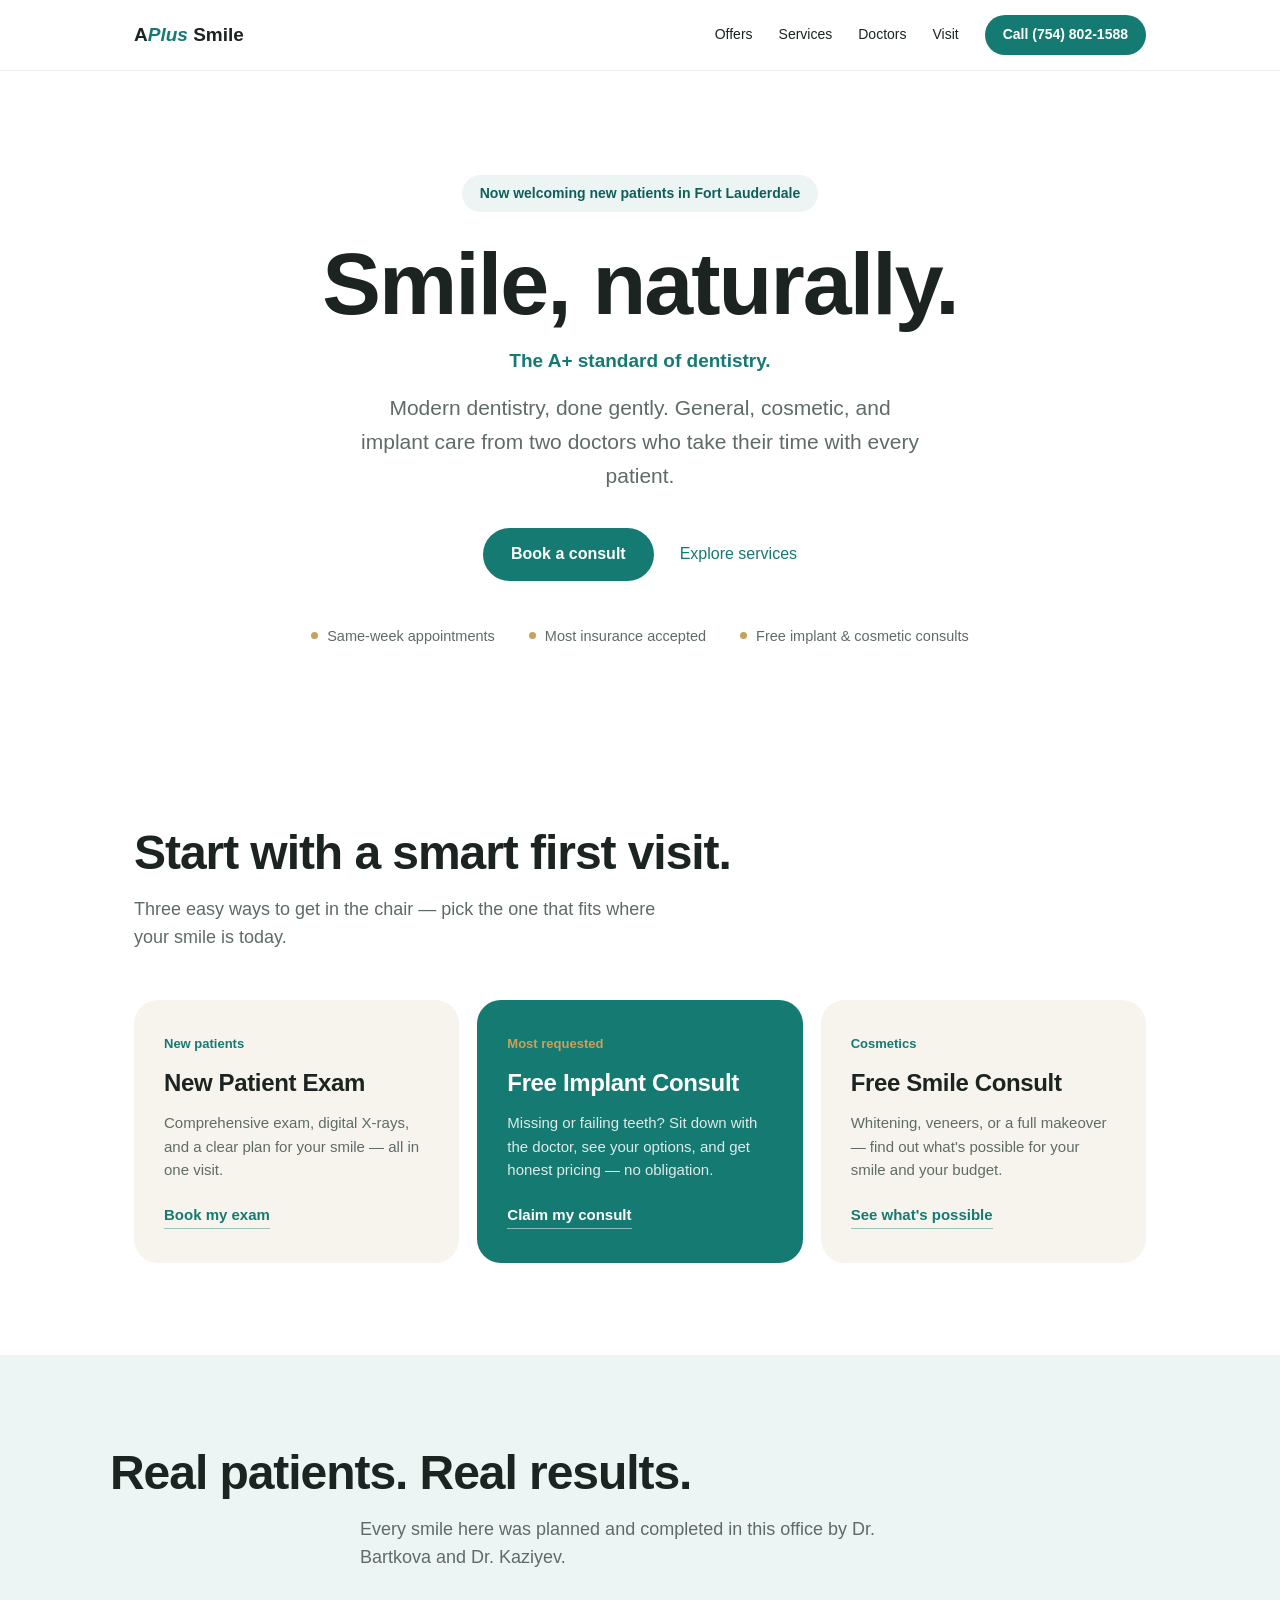
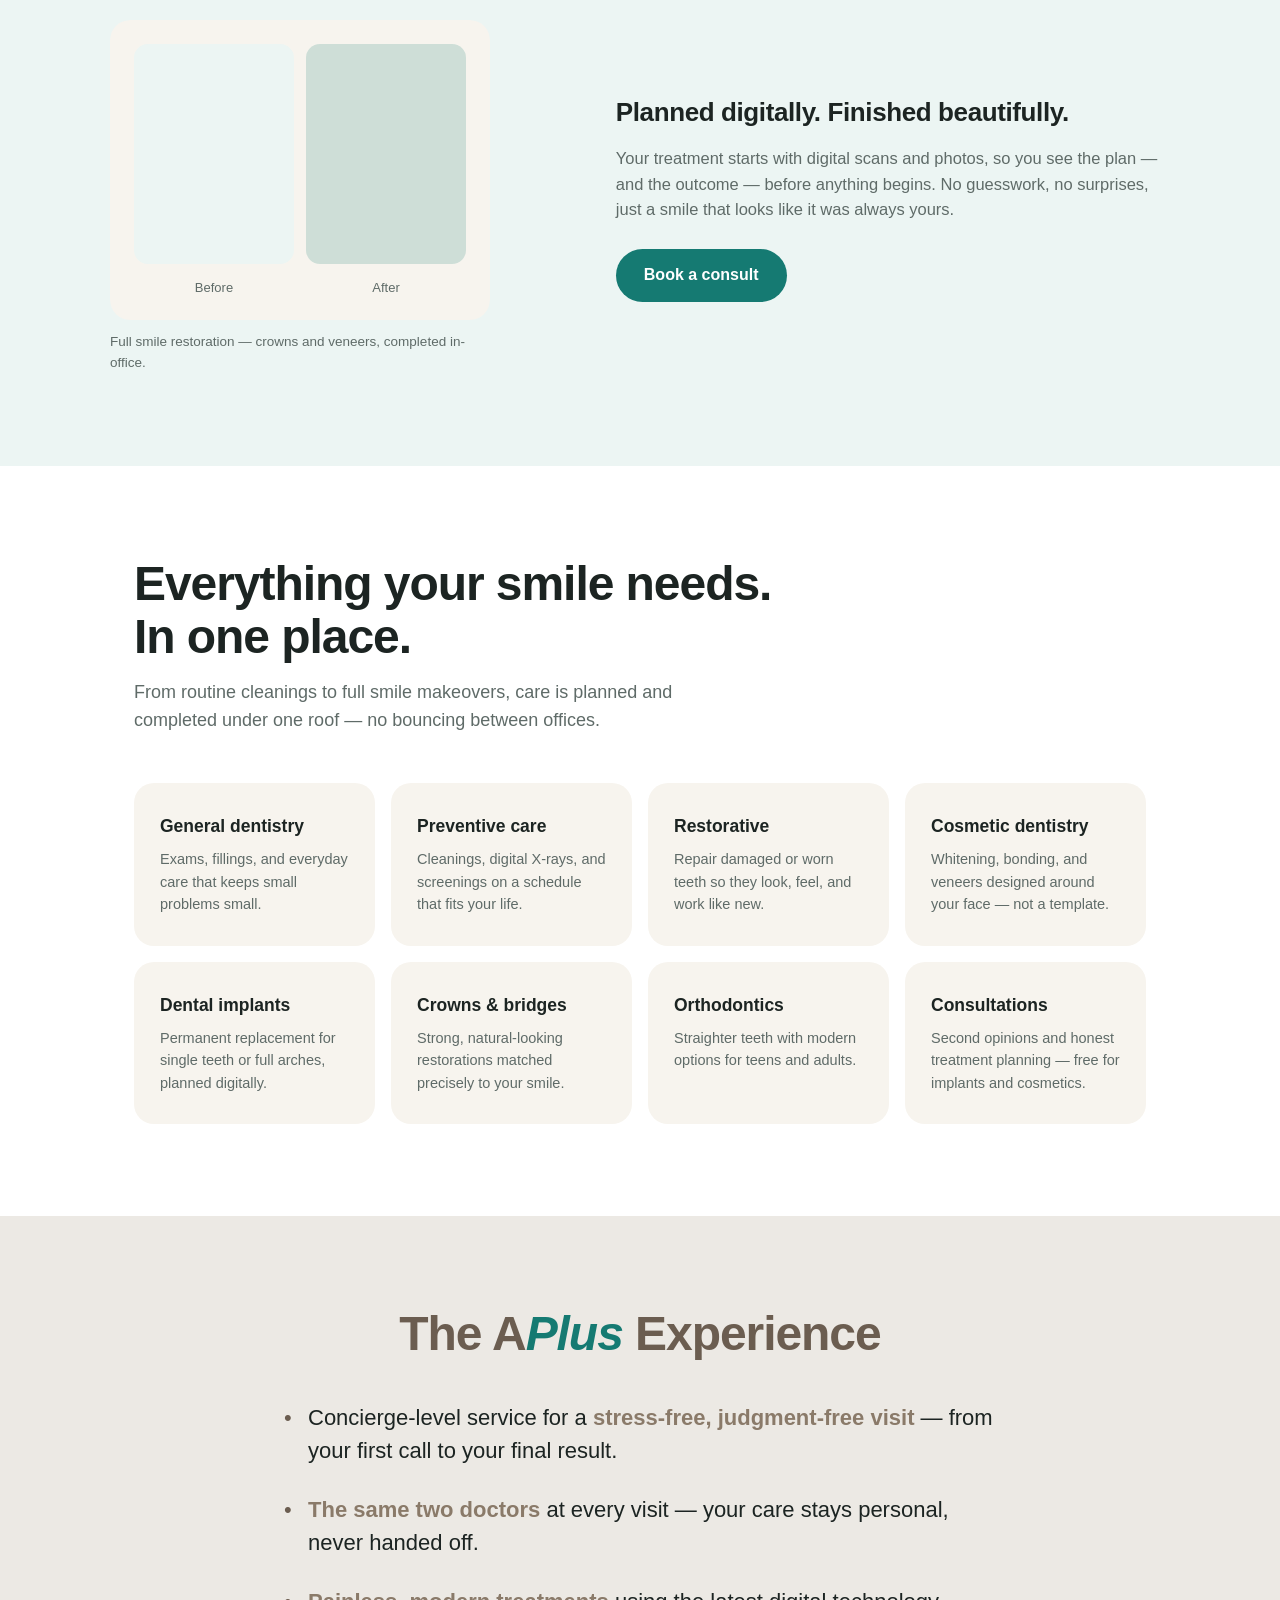
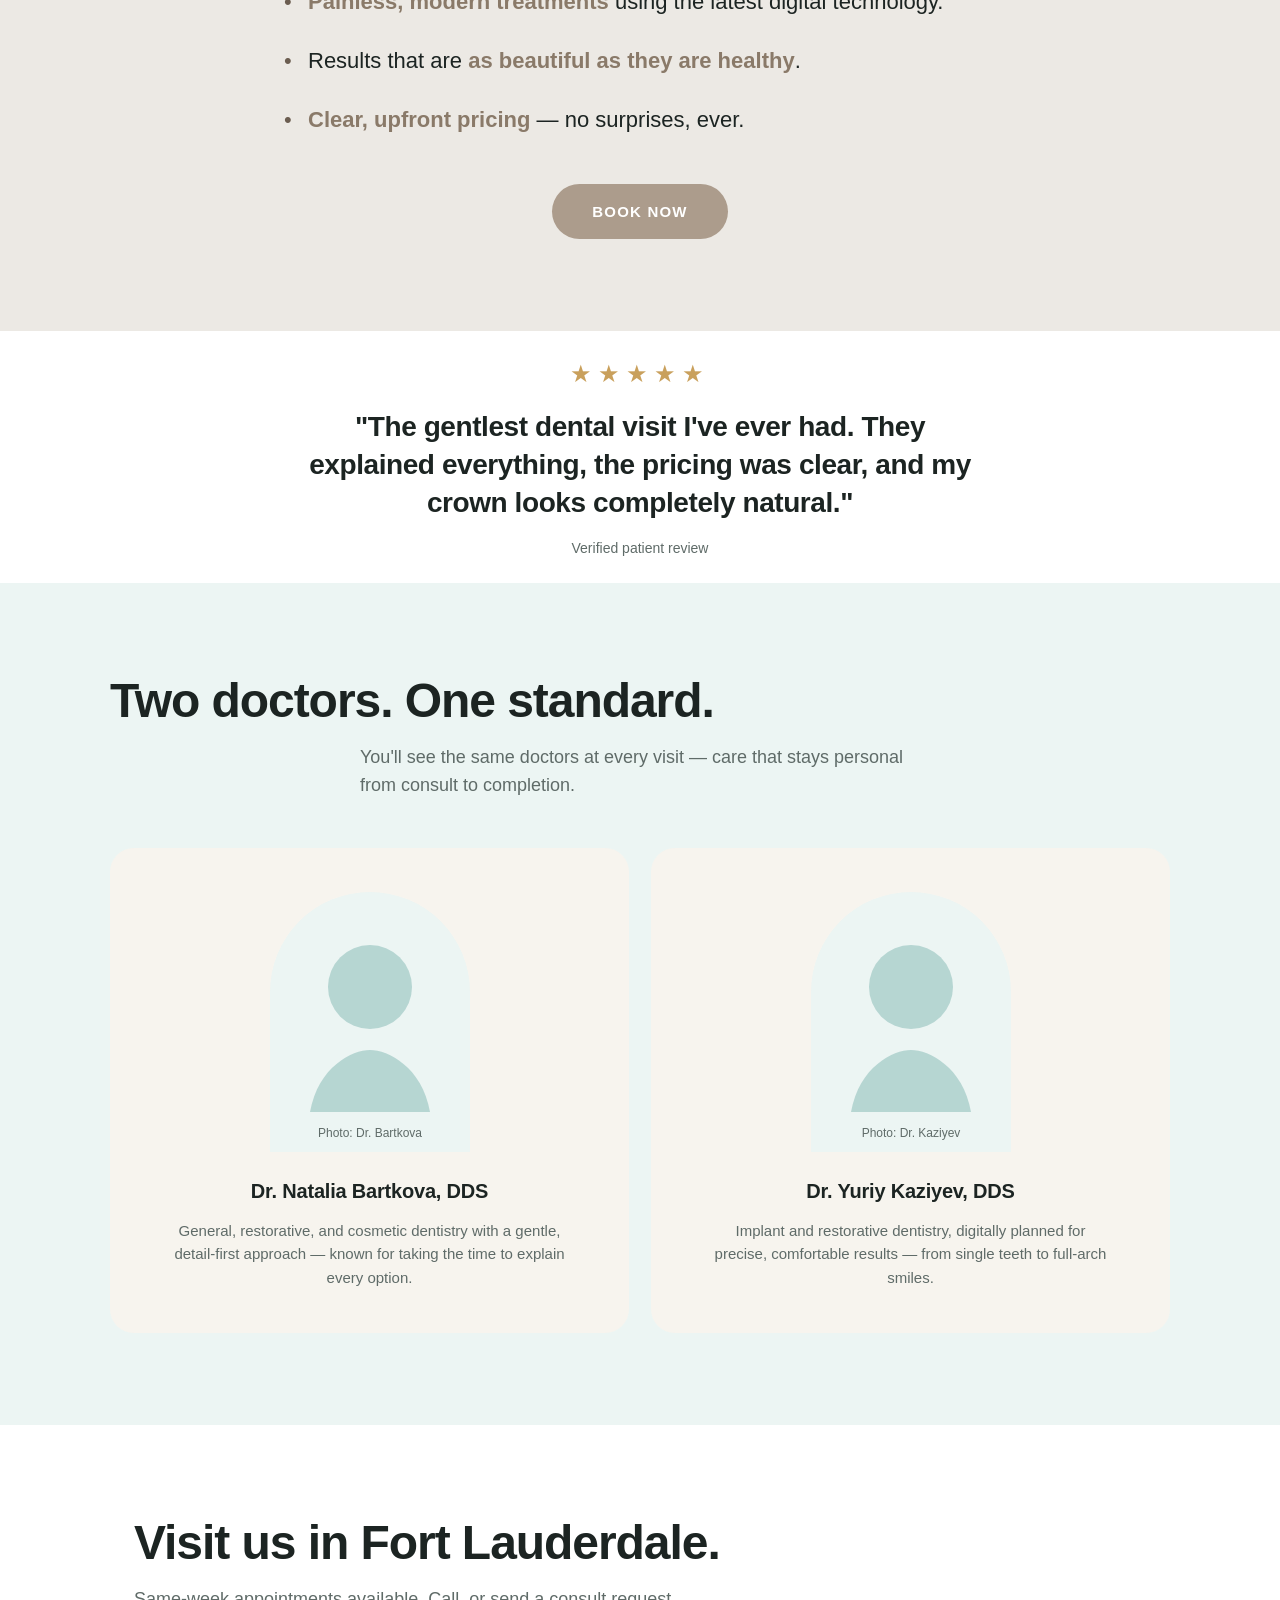
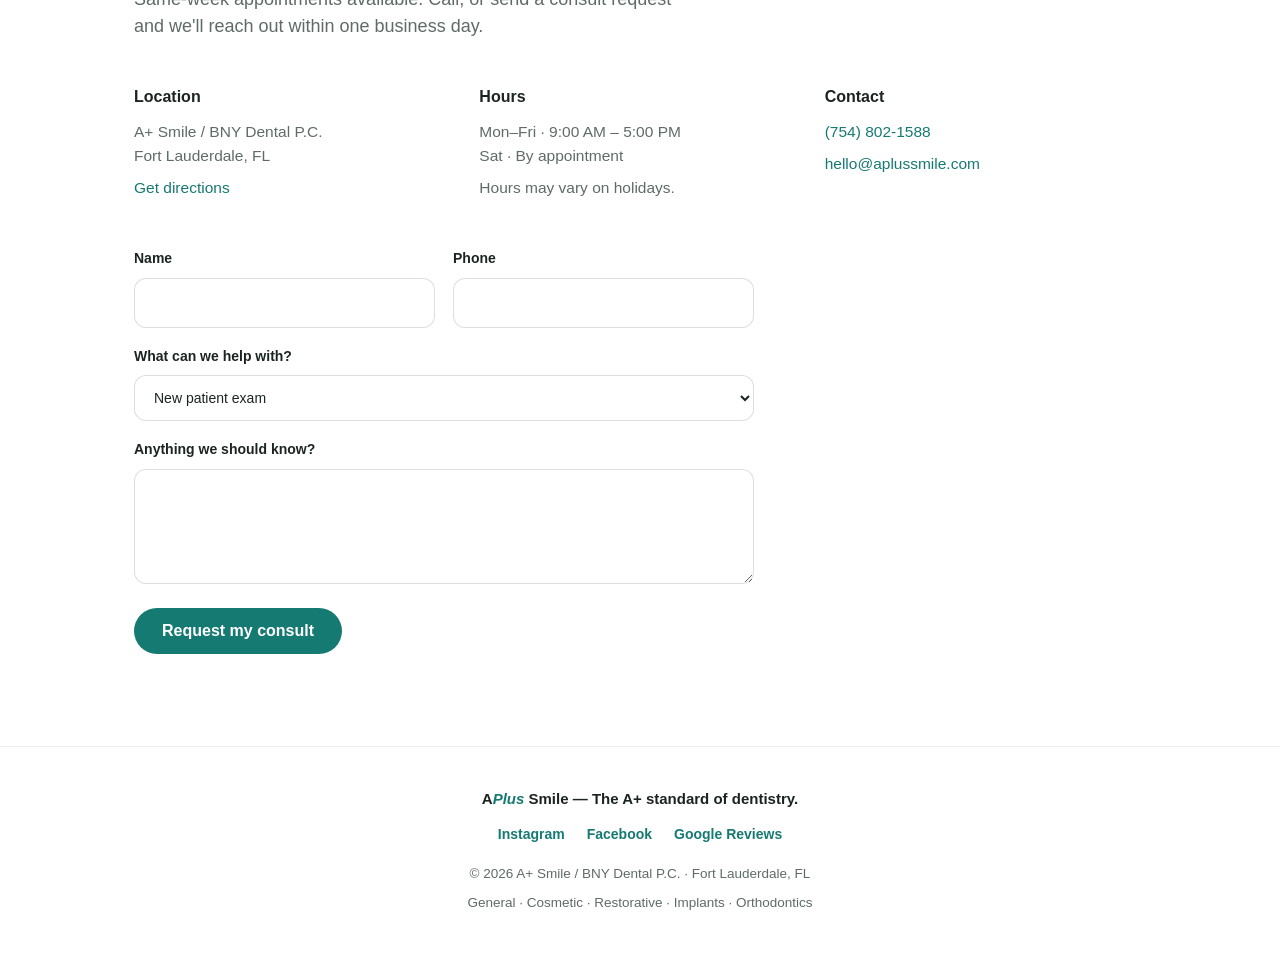
==== index.html @ 53a5773a "Add files via upload" ====
<!DOCTYPE html>
<html lang="en">
<head>
<meta charset="UTF-8">
<meta name="viewport" content="width=device-width, initial-scale=1.0">
<meta name="color-scheme" content="light only">
<meta name="supported-color-schemes" content="light">
<title>A+ Smile / BNY Dental — Fort Lauderdale, FL</title>
<meta name="description" content="A+ Smile / BNY Dental P.C. — modern general, cosmetic, and implant dentistry in Fort Lauderdale. Dr. Natalia Bartkova, DDS and Dr. Yuriy Kaziyev, DDS.">
<style>
/* APlus Smile / BNY Dental — brand system
   Strategy: align web palette with the practice's printed logo (teal tooth
   + gold swoosh) for cross-touchpoint consistency. Teal = trust/medical,
   gold = premium warmth, white = clean/clinical-calm.
   Palette: white · ink #1C2422 · teal #157A72 · aqua tint #ECF5F3 ·
   gold #C9A05C · gray #5F6B68 */
* { margin: 0; padding: 0; box-sizing: border-box; }
:root {
  --ink: #1C2422;
  --gray: #5F6B68;
  --teal: #157A72;
  --teal-deep: #0F5F59;
  --aqua: #ECF5F3;
  --sand: #F7F4EE;
  --gold: #C9A05C;
}
html {
  scroll-behavior: smooth;
  color-scheme: only light;
  background-color: #ffffff !important;
}
body {
  font-family: -apple-system, BlinkMacSystemFont, "SF Pro Display", "Segoe UI", Roboto, sans-serif;
  color: var(--ink);
  background-color: #ffffff !important;
  -webkit-font-smoothing: antialiased;
  line-height: 1.55;
}
h1, h2 { font-weight: 700; letter-spacing: -0.022em; }
.logo-plus { font-style: italic; color: var(--teal); }
/* Nav */
.nav {
  position: sticky; top: 0; z-index: 50;
  background: rgba(255,255,255,.85);
  backdrop-filter: blur(14px);
  -webkit-backdrop-filter: blur(14px);
  border-bottom: 1px solid rgba(28,36,34,.08);
}
.nav-inner {
  max-width: 1060px; margin: 0 auto;
  display: flex; align-items: center; justify-content: space-between;
  padding: 15px 24px;
}
.nav-logo {
  font-weight: 700; font-size: 19px; color: var(--ink);
  text-decoration: none;
}
.nav-links { display: flex; align-items: center; gap: 26px; }
.nav-links a {
  color: var(--ink); text-decoration: none; font-size: 14px;
}
.nav-links a:hover { color: var(--teal); }
.nav-cta {
  background: var(--teal); color: #fff !important;
  padding: 9px 18px; border-radius: 999px; font-weight: 600;
}
.nav-cta:hover { background: var(--teal-deep); }
/* Hero */
.hero {
  text-align: center;
  padding: 104px 24px 88px;
  max-width: 880px; margin: 0 auto;
}
.hero-badge {
  display: inline-block;
  background: var(--aqua); color: var(--teal-deep);
  font-size: 14px; font-weight: 600;
  padding: 8px 18px; border-radius: 999px;
  margin-bottom: 26px;
}
.hero h1 {
  font-size: clamp(48px, 8vw, 88px);
  line-height: 1.04;
  color: var(--ink);
}
.hero-motto {
  color: var(--teal); font-size: clamp(16px, 2vw, 19px);
  font-weight: 600;
  margin-top: 16px;
}
.hero-sub {
  color: var(--gray);
  font-size: clamp(17px, 2.3vw, 21px); max-width: 560px;
  margin: 16px auto 0;
  line-height: 1.6;
}
.hero-actions {
  margin-top: 36px;
  display: flex; gap: 26px; justify-content: center; align-items: center;
  flex-wrap: wrap;
}
.trust-row {
  margin: 44px auto 0; padding: 0;
  list-style: none;
  display: flex; gap: 12px 34px; justify-content: center; flex-wrap: wrap;
  color: var(--gray); font-size: 14.5px;
}
.trust-row li::before {
  content: ""; display: inline-block;
  width: 7px; height: 7px; border-radius: 50%;
  background: var(--gold); margin-right: 9px;
  vertical-align: 2px;
}
/* Buttons */
.btn {
  background: var(--teal); color: #fff; text-decoration: none;
  padding: 14px 28px; border-radius: 999px;
  font-size: 16px; font-weight: 600;
  display: inline-block;
  transition: background .2s ease;
}
.btn:hover { background: var(--teal-deep); }
.btn:focus-visible, a:focus-visible {
  outline: 3px solid var(--teal); outline-offset: 3px; border-radius: 6px;
}
.btn-link { color: var(--teal); text-decoration: none; font-size: 16px; font-weight: 500; }
.btn-link:hover { text-decoration: underline; }
/* Sections */
.section {
  max-width: 1060px; margin: 0 auto;
  padding: 92px 24px;
}
.alt-tint {
  max-width: none;
  background: var(--aqua);
}
.alt-tint > * { max-width: 1060px; margin-left: auto; margin-right: auto; }
.section h2 {
  font-size: clamp(32px, 4.6vw, 48px);
  line-height: 1.1;
}
.section-sub {
  color: var(--gray); font-size: 18px; max-width: 560px;
  margin-top: 16px;
}
/* Offers */
.offers {
  margin-top: 48px;
  display: grid; grid-template-columns: repeat(3, 1fr); gap: 18px;
}
.offer {
  display: flex; flex-direction: column;
  background: var(--sand);
  border-radius: 24px;
  padding: 34px 30px;
  text-decoration: none; color: var(--ink);
  transition: transform .15s ease;
}
.offer:hover { transform: translateY(-3px); }
.offer-featured {
  background: var(--teal); color: #fff;
}
.offer-featured .offer-tag { color: var(--gold); }
.offer-featured .offer-sub { color: rgba(255,255,255,.85); }
.offer-featured .offer-cta { color: #fff; border-color: rgba(255,255,255,.5); }
.offer-tag {
  font-size: 13px; font-weight: 700; color: var(--teal);
  margin-bottom: 10px;
}
.offer h3 { font-size: 24px; font-weight: 700; letter-spacing: -0.015em; }
.offer-sub { font-size: 15px; color: var(--gray); margin-top: 10px; flex: 1; }
.offer-cta {
  margin-top: 22px; font-size: 15px; font-weight: 600;
  color: var(--teal);
  border-bottom: 1.5px solid rgba(21,122,114,.4);
  width: fit-content; padding-bottom: 2px;
}
/* Results */
.results {
  margin-top: 48px;
  display: grid; grid-template-columns: 1fr 1.2fr; gap: 44px;
  align-items: center;
}
.result img {
  width: 100%; max-width: 380px;
  border-radius: 20px; display: block;
}
.result figcaption {
  font-size: 13.5px; color: var(--gray); margin-top: 12px; max-width: 380px;
}
.results-copy h3 { font-size: 26px; font-weight: 700; letter-spacing: -0.015em; }
.results-copy p { color: var(--gray); margin: 14px 0 26px; font-size: 16.5px; }
/* Services grid */
.grid {
  margin-top: 48px;
  display: grid; grid-template-columns: repeat(4, 1fr); gap: 16px;
}
.card {
  background: var(--sand);
  border-radius: 20px;
  padding: 30px 26px;
}
.card h3 { font-size: 17.5px; font-weight: 700; margin-bottom: 8px; }
.card p { color: var(--gray); font-size: 14.5px; }
/* The APlus Experience — warm neutral block */
.experience {
  max-width: none;
  background: #ECE9E4;
  text-align: center;
}
.experience > * { max-width: 720px; margin-left: auto; margin-right: auto; }
.experience h2 { color: #6B5D50; }
.exp-list {
  list-style: none;
  margin-top: 40px;
  text-align: left;
  display: flex; flex-direction: column; gap: 26px;
}
.exp-list li {
  font-size: clamp(18px, 2.4vw, 22px);
  line-height: 1.5;
  color: var(--ink);
  padding-left: 28px;
  position: relative;
}
.exp-list li::before {
  content: "•"; position: absolute; left: 4px; color: #6B5D50;
}
.exp-list strong { color: #8A7A69; font-weight: 700; }
.exp-cta { margin-top: 48px; }
.exp-cta .btn {
  background: #AC9C8C; letter-spacing: .08em; text-transform: uppercase;
  font-size: 15px; padding: 16px 40px;
}
.exp-cta .btn:hover { background: #97877A; }
/* Review */
.review-section { padding-top: 24px; padding-bottom: 24px; }
.review { text-align: center; max-width: 680px; margin: 0 auto; }
.review-stars { color: var(--gold); font-size: 24px; letter-spacing: 6px; }
.review blockquote {
  font-size: clamp(21px, 3vw, 28px); font-weight: 600;
  letter-spacing: -0.015em; line-height: 1.35;
  margin-top: 16px; color: var(--ink);
}
.review-source { color: var(--gray); font-size: 14px; margin-top: 16px; }
/* Doctors */
.doctors {
  margin-top: 48px;
  display: grid; grid-template-columns: 1fr 1fr; gap: 22px;
}
.doctor {
  background: var(--sand);
  border-radius: 24px;
  padding: 44px 34px;
  text-align: center;
}
.doctor-portrait {
  width: 200px; height: 260px;
  object-fit: cover; object-position: top center;
  border-radius: 999px 999px 8px 8px;
  margin: 0 auto 24px; display: block;
}
.doctor h3 { font-size: 20px; font-weight: 700; letter-spacing: -0.01em; }
.doctor p { color: var(--gray); margin-top: 12px; font-size: 15px; max-width: 400px; margin-left: auto; margin-right: auto; }
/* Visit */
.visit {
  margin-top: 44px;
  display: grid; grid-template-columns: repeat(3, 1fr); gap: 24px;
}
.visit-col h3 { font-size: 16px; margin-bottom: 10px; font-weight: 700; }
.visit-col p { color: var(--gray); font-size: 15.5px; margin-bottom: 8px; }
.visit-col a { color: var(--teal); text-decoration: none; }
.visit-col a:hover { text-decoration: underline; }
.fine { font-size: 12.5px; color: #9AA5A2; }
/* Form */
.consult-form {
  margin-top: 40px; max-width: 620px;
  display: flex; flex-direction: column; gap: 18px;
}
.form-row { display: grid; grid-template-columns: 1fr 1fr; gap: 18px; }
.consult-form label {
  display: flex; flex-direction: column; gap: 8px;
  font-size: 14px; font-weight: 600; color: var(--ink);
}
.consult-form input, .consult-form select, .consult-form textarea {
  font: inherit; font-weight: 400; color: var(--ink);
  background: #fff; border: 1px solid rgba(28,36,34,.15);
  border-radius: 12px; padding: 13px 15px;
}
.consult-form input:focus, .consult-form select:focus, .consult-form textarea:focus {
  outline: 2px solid var(--teal); outline-offset: 1px; border-color: transparent;
}
.form-btn { border: none; cursor: pointer; align-self: flex-start; margin-top: 6px; }
/* Footer */
.footer {
  border-top: 1px solid rgba(28,36,34,.08);
  padding: 40px 24px 48px;
  text-align: center;
  color: var(--gray); font-size: 13.5px;
}
.footer p + p { margin-top: 8px; }
.footer-motto {
  font-weight: 700; color: var(--ink); font-size: 15px;
  margin-bottom: 14px;
}
.socials {
  display: flex; gap: 22px; justify-content: center;
  margin-bottom: 18px;
}
.socials a {
  color: var(--teal); text-decoration: none; font-weight: 600; font-size: 14px;
}
.socials a:hover { text-decoration: underline; }
/* Responsive */
@media (max-width: 900px) {
  .grid { grid-template-columns: 1fr 1fr; }
  .offers { grid-template-columns: 1fr; }
  .results { grid-template-columns: 1fr; gap: 28px; }
  .doctors, .visit { grid-template-columns: 1fr; }
  .nav-links a:not(.nav-cta) { display: none; }
  .result img { margin: 0 auto; }
  .result figcaption { margin-left: auto; margin-right: auto; text-align: center; }
}
@media (max-width: 540px) {
  .grid { grid-template-columns: 1fr; }
  .hero { padding: 80px 24px 68px; }
  .section { padding: 68px 24px; }
  .form-row { grid-template-columns: 1fr; }
}
@media (prefers-reduced-motion: reduce) {
  html { scroll-behavior: auto; }
  .btn, .offer { transition: none; }
}

</style>
</head>
<body>

<nav class="nav">
  <div class="nav-inner">
    <a class="nav-logo" href="#top">A<span class="logo-plus">Plus</span> Smile</a>
    <div class="nav-links">
      <a href="#offers">Offers</a>
      <a href="#services">Services</a>
      <a href="#doctors">Doctors</a>
      <a href="#visit">Visit</a>
      <a class="nav-cta" href="tel:+17548021588">Call (754) 802‑1588</a>
    </div>
  </div>
</nav>

<header class="hero" id="top">
  <span class="hero-badge">Now welcoming new patients in Fort Lauderdale</span>
  <h1>Smile, naturally.</h1>
  <p class="hero-motto">The A+ standard of dentistry.</p>
  <p class="hero-sub">Modern dentistry, done gently. General, cosmetic, and implant care from two doctors who take their time with every patient.</p>
  <div class="hero-actions">
    <a class="btn" href="#visit">Book a consult</a>
    <a class="btn-link" href="#services">Explore services</a>
  </div>
  <ul class="trust-row">
    <li>Same-week appointments</li>
    <li>Most insurance accepted</li>
    <li>Free implant &amp; cosmetic consults</li>
  </ul>
</header>

<section class="section" id="offers">
  <h2>Start with a smart first visit.</h2>
  <p class="section-sub">Three easy ways to get in the chair — pick the one that fits where your smile is today.</p>
  <div class="offers">
    <a class="offer" href="#visit">
      <span class="offer-tag">New patients</span>
      <h3>New Patient Exam</h3>
      <p class="offer-sub">Comprehensive exam, digital X‑rays, and a clear plan for your smile — all in one visit.</p>
      <span class="offer-cta">Book my exam</span>
    </a>
    <a class="offer offer-featured" href="#visit">
      <span class="offer-tag">Most requested</span>
      <h3>Free Implant Consult</h3>
      <p class="offer-sub">Missing or failing teeth? Sit down with the doctor, see your options, and get honest pricing — no obligation.</p>
      <span class="offer-cta">Claim my consult</span>
    </a>
    <a class="offer" href="#visit">
      <span class="offer-tag">Cosmetics</span>
      <h3>Free Smile Consult</h3>
      <p class="offer-sub">Whitening, veneers, or a full makeover — find out what's possible for your smile and your budget.</p>
      <span class="offer-cta">See what's possible</span>
    </a>
  </div>
</section>

<section class="section alt-tint" id="results">
  <h2>Real patients. Real results.</h2>
  <p class="section-sub">Every smile here was planned and completed in this office by Dr. Bartkova and Dr. Kaziyev.</p>
  <div class="results">
    <figure class="result">
      <img src="[data-uri]" alt="Before and after smile transformation" width="380" height="300">
      <figcaption>Full smile restoration — crowns and veneers, completed in-office.</figcaption>
    </figure>
    <div class="results-copy">
      <h3>Planned digitally. Finished beautifully.</h3>
      <p>Your treatment starts with digital scans and photos, so you see the plan — and the outcome — before anything begins. No guesswork, no surprises, just a smile that looks like it was always yours.</p>
      <a class="btn" href="#visit">Book a consult</a>
    </div>
  </div>
</section>

<section class="section" id="services">
  <h2>Everything your smile needs.<br>In one place.</h2>
  <p class="section-sub">From routine cleanings to full smile makeovers, care is planned and completed under one roof — no bouncing between offices.</p>
  <div class="grid">
    <div class="card">
      <h3>General dentistry</h3>
      <p>Exams, fillings, and everyday care that keeps small problems small.</p>
    </div>
    <div class="card">
      <h3>Preventive care</h3>
      <p>Cleanings, digital X‑rays, and screenings on a schedule that fits your life.</p>
    </div>
    <div class="card">
      <h3>Restorative</h3>
      <p>Repair damaged or worn teeth so they look, feel, and work like new.</p>
    </div>
    <div class="card">
      <h3>Cosmetic dentistry</h3>
      <p>Whitening, bonding, and veneers designed around your face — not a template.</p>
    </div>
    <div class="card">
      <h3>Dental implants</h3>
      <p>Permanent replacement for single teeth or full arches, planned digitally.</p>
    </div>
    <div class="card">
      <h3>Crowns &amp; bridges</h3>
      <p>Strong, natural-looking restorations matched precisely to your smile.</p>
    </div>
    <div class="card">
      <h3>Orthodontics</h3>
      <p>Straighter teeth with modern options for teens and adults.</p>
    </div>
    <div class="card">
      <h3>Consultations</h3>
      <p>Second opinions and honest treatment planning — free for implants and cosmetics.</p>
    </div>
  </div>
</section>

<section class="section experience">
  <h2>The A<span class="logo-plus">Plus</span> Experience</h2>
  <ul class="exp-list">
    <li>Concierge‑level service for a <strong>stress‑free, judgment‑free visit</strong> — from your first call to your final result.</li>
    <li><strong>The same two doctors</strong> at every visit — your care stays personal, never handed off.</li>
    <li><strong>Painless, modern treatments</strong> using the latest digital technology.</li>
    <li>Results that are <strong>as beautiful as they are healthy</strong>.</li>
    <li><strong>Clear, upfront pricing</strong> — no surprises, ever.</li>
  </ul>
  <div class="exp-cta">
    <a class="btn" href="#visit">Book now</a>
  </div>
</section>

<section class="section review-section">
  <div class="review">
    <div class="review-stars" aria-hidden="true">★★★★★</div>
    <blockquote>"The gentlest dental visit I've ever had. They explained everything, the pricing was clear, and my crown looks completely natural."</blockquote>
    <p class="review-source">Verified patient review</p>
  </div>
</section>

<section class="section alt-tint" id="doctors">
  <h2>Two doctors. One standard.</h2>
  <p class="section-sub">You'll see the same doctors at every visit — care that stays personal from consult to completion.</p>
  <div class="doctors">
    <div class="doctor">
      <img class="doctor-portrait" src="[data-uri]" alt="Dr. Natalia Bartkova, DDS" width="200" height="260">
      <h3>Dr. Natalia Bartkova, DDS</h3>
      <p>General, restorative, and cosmetic dentistry with a gentle, detail-first approach — known for taking the time to explain every option.</p>
    </div>
    <div class="doctor">
      <img class="doctor-portrait" src="[data-uri]" alt="Dr. Yuriy Kaziyev, DDS" width="200" height="260">
      <h3>Dr. Yuriy Kaziyev, DDS</h3>
      <p>Implant and restorative dentistry, digitally planned for precise, comfortable results — from single teeth to full-arch smiles.</p>
    </div>
  </div>
</section>

<section class="section" id="visit">
  <h2>Visit us in Fort Lauderdale.</h2>
  <p class="section-sub">Same-week appointments available. Call, or send a consult request and we'll reach out within one business day.</p>
  <div class="visit">
    <div class="visit-col">
      <h3>Location</h3>
      <p>A+ Smile / BNY Dental P.C.<br>Fort Lauderdale, FL</p>
      <p><a href="https://maps.google.com/?q=A%2B+Smile+BNY+Dental+Fort+Lauderdale">Get directions</a></p>
    </div>
    <div class="visit-col">
      <h3>Hours</h3>
      <p>Mon–Fri · 9:00 AM – 5:00 PM<br>Sat · By appointment</p>
      <p class="fine">Hours may vary on holidays.</p>
    </div>
    <div class="visit-col">
      <h3>Contact</h3>
      <p><a href="tel:+17548021588">(754) 802‑1588</a></p>
      <p><a href="mailto:hello@aplussmile.com">hello@aplussmile.com</a></p>
    </div>
  </div>

  <form class="consult-form" action="mailto:hello@aplussmile.com" method="post" enctype="text/plain">
    <div class="form-row">
      <label>Name
        <input type="text" name="name" autocomplete="name" required>
      </label>
      <label>Phone
        <input type="tel" name="phone" autocomplete="tel" required>
      </label>
    </div>
    <label>What can we help with?
      <select name="interest">
        <option>New patient exam</option>
        <option>Implant consult (free)</option>
        <option>Cosmetic consult (free)</option>
        <option>Cleaning &amp; checkup</option>
        <option>Something else</option>
      </select>
    </label>
    <label>Anything we should know?
      <textarea name="notes" rows="4"></textarea>
    </label>
    <button class="btn form-btn" type="submit">Request my consult</button>
  </form>
</section>

<footer class="footer">
  <p class="footer-motto">A<span class="logo-plus">Plus</span> Smile — The A+ standard of dentistry.</p>
  <div class="socials">
    <a href="https://instagram.com/aplussmilefl">Instagram</a>
    <a href="https://facebook.com/aplussmilefl">Facebook</a>
    <a href="https://google.com/maps">Google Reviews</a>
  </div>
  <p>© 2026 A+ Smile / BNY Dental P.C. · Fort Lauderdale, FL</p>
  <p>General · Cosmetic · Restorative · Implants · Orthodontics</p>
</footer>

</body>
</html>
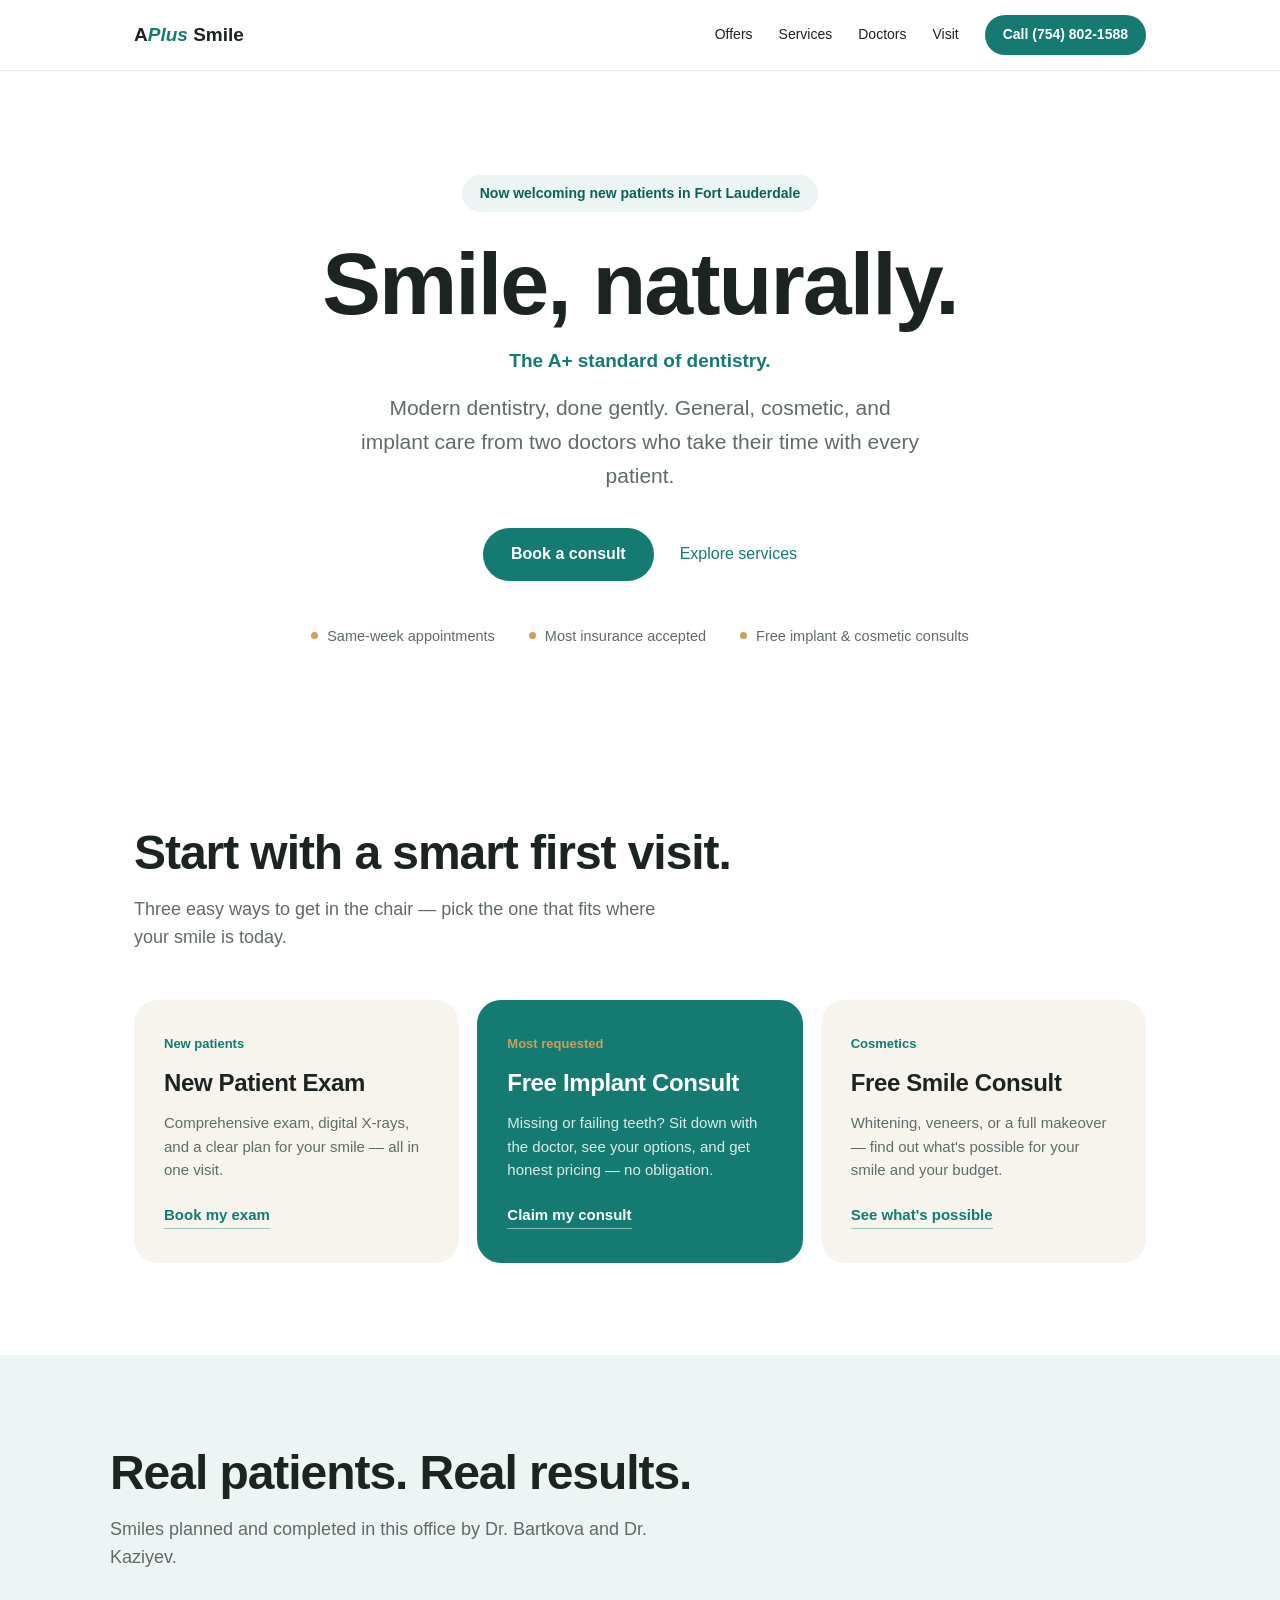
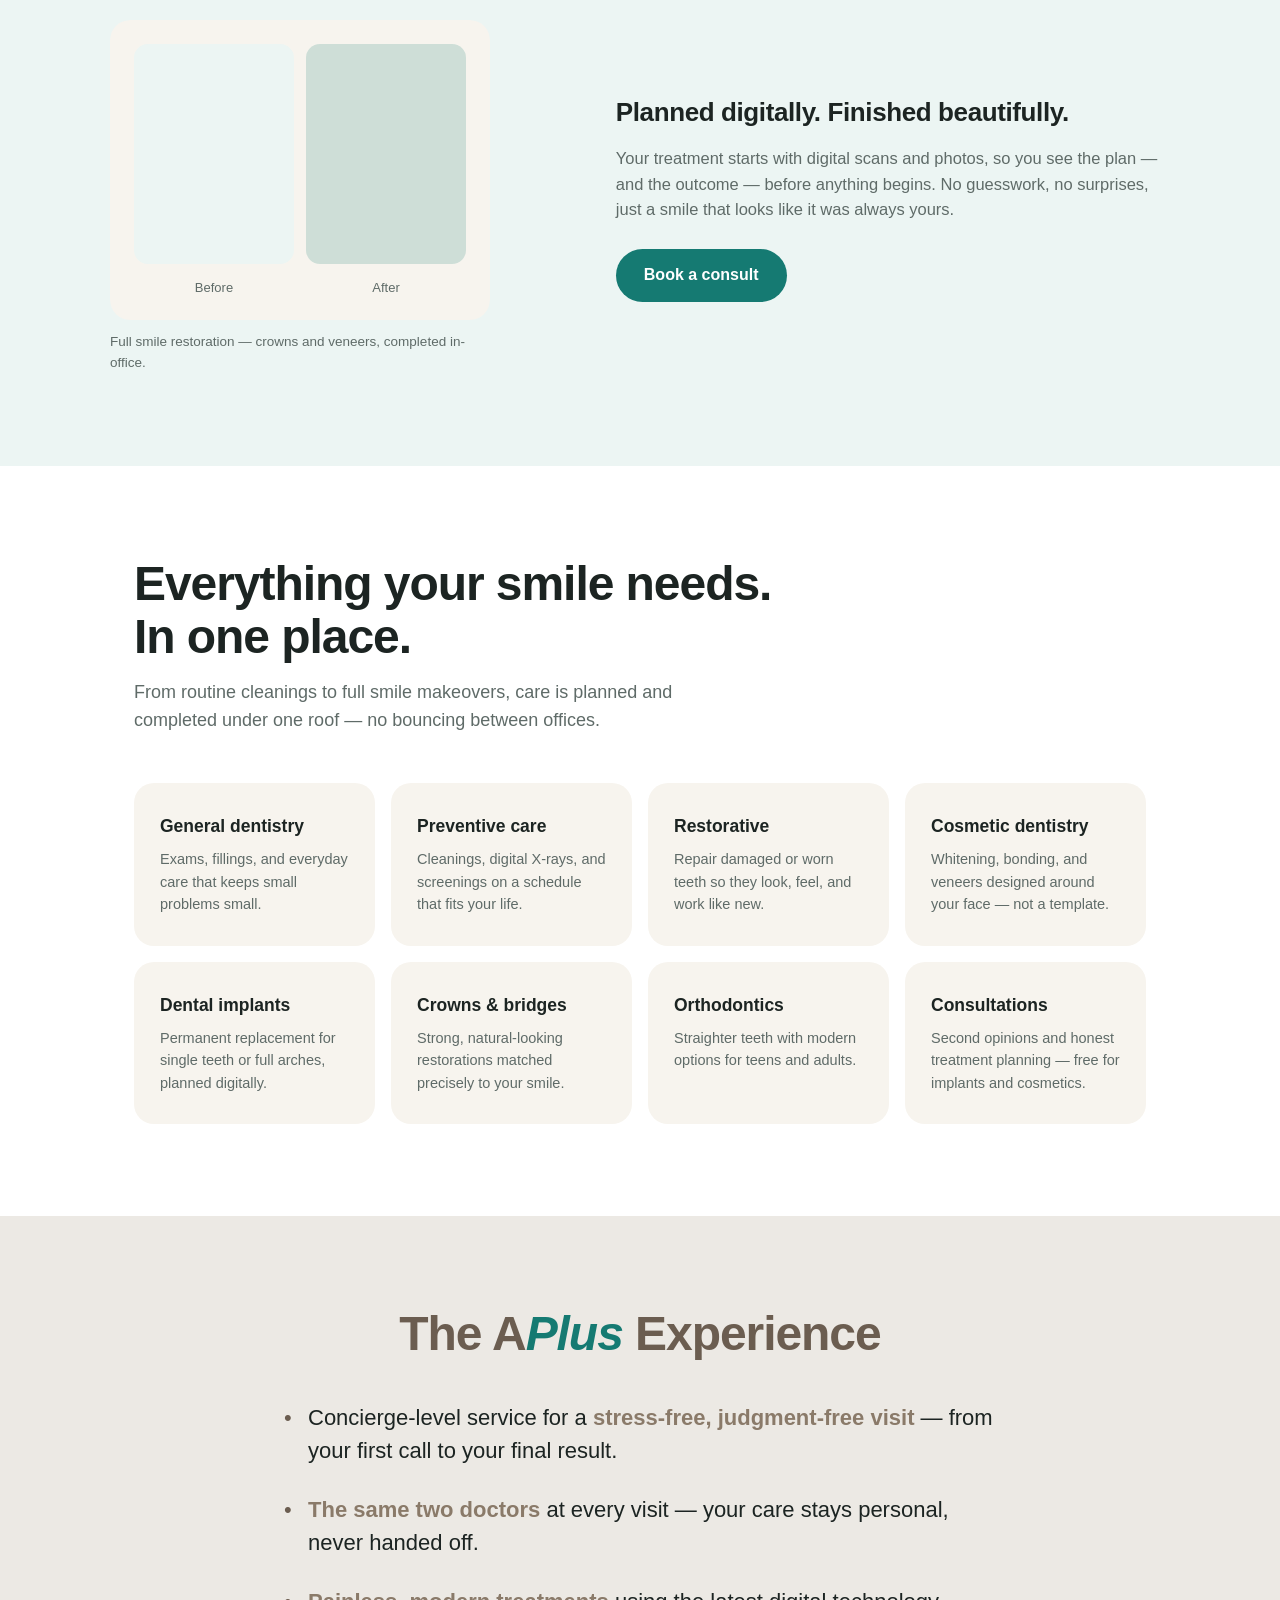
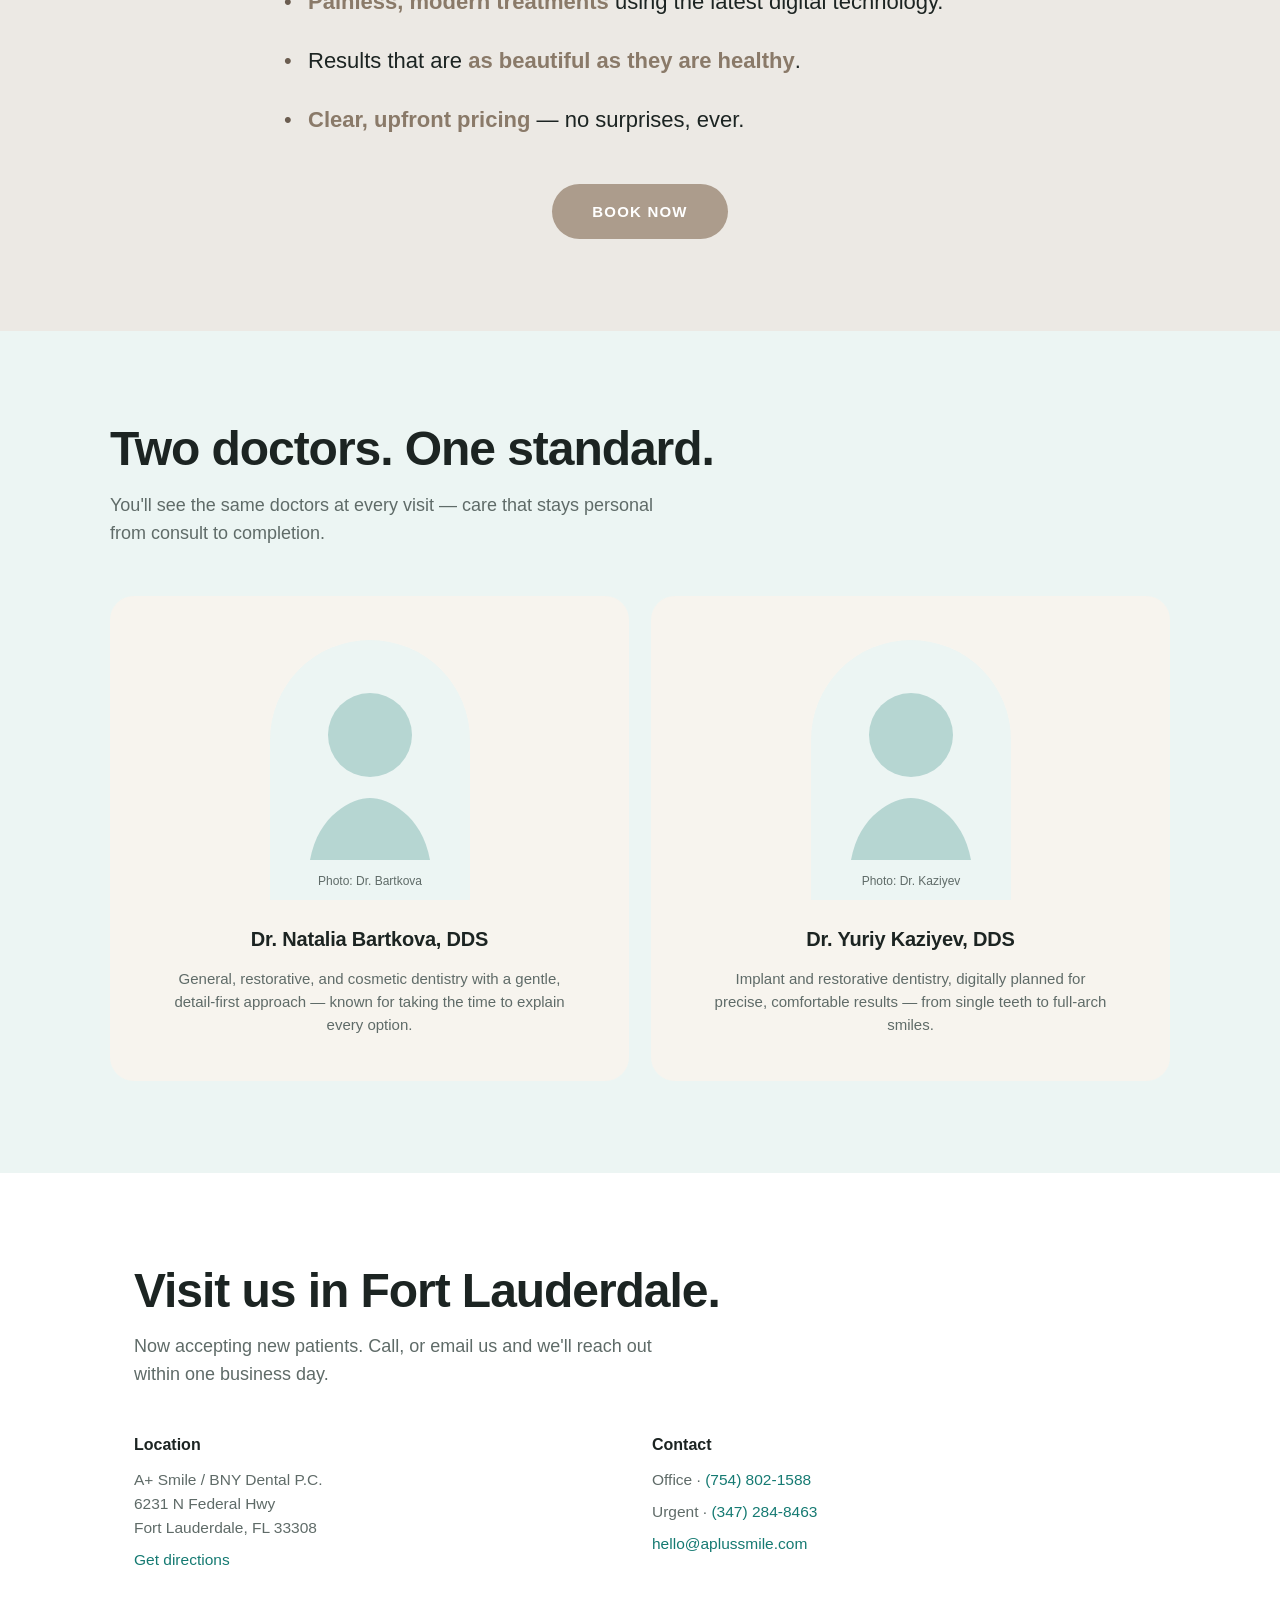
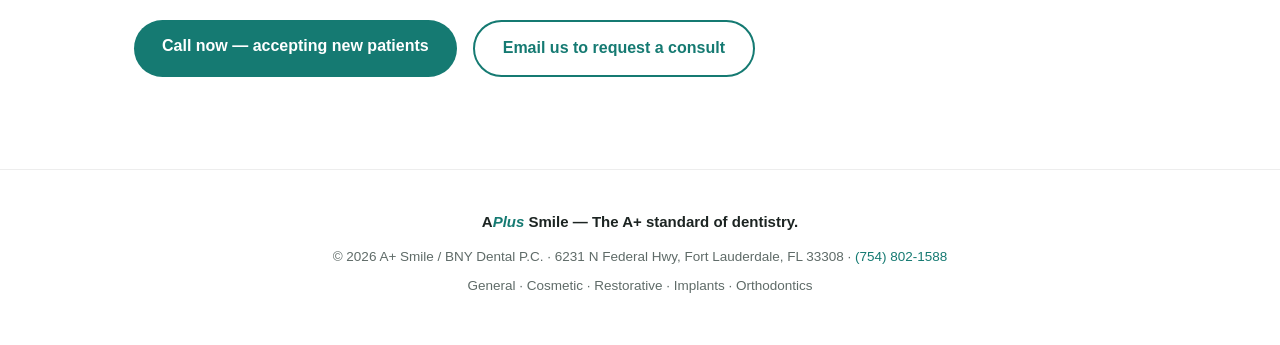
==== commit ec7c4526: "Fix contact section, add address/urgent line, hide placeholder review, add .nojekyll, refresh README" ====
--- a/index.html
+++ b/index.html
@@ -3,10 +3,33 @@
 <head>
 <meta charset="UTF-8">
 <meta name="viewport" content="width=device-width, initial-scale=1.0">
-<meta name="color-scheme" content="light only">
-<meta name="supported-color-schemes" content="light">
+<meta name="color-scheme" content="light">
 <title>A+ Smile / BNY Dental — Fort Lauderdale, FL</title>
-<meta name="description" content="A+ Smile / BNY Dental P.C. — modern general, cosmetic, and implant dentistry in Fort Lauderdale. Dr. Natalia Bartkova, DDS and Dr. Yuriy Kaziyev, DDS.">
+<meta name="description" content="A+ Smile / BNY Dental P.C. — modern general, cosmetic, and implant dentistry at 6231 N Federal Hwy, Fort Lauderdale, FL. Dr. Natalia Bartkova, DDS and Dr. Yuriy Kaziyev, DDS.">
+<meta property="og:title" content="A+ Smile / BNY Dental — Fort Lauderdale, FL">
+<meta property="og:description" content="Modern general, cosmetic, and implant dentistry in Fort Lauderdale. Now welcoming new patients.">
+<meta property="og:type" content="website">
+<script type="application/ld+json">
+{
+  "@context": "https://schema.org",
+  "@type": "Dentist",
+  "name": "A+ Smile / BNY Dental P.C.",
+  "telephone": "+1-754-802-1588",
+  "email": "hello@aplussmile.com",
+  "address": {
+    "@type": "PostalAddress",
+    "streetAddress": "6231 N Federal Hwy",
+    "addressLocality": "Fort Lauderdale",
+    "addressRegion": "FL",
+    "postalCode": "33308",
+    "addressCountry": "US"
+  },
+  "employee": [
+    {"@type": "Person", "name": "Dr. Natalia Bartkova, DDS", "jobTitle": "Dentist"},
+    {"@type": "Person", "name": "Dr. Yuriy Kaziyev, DDS", "jobTitle": "Dentist"}
+  ]
+}
+</script>
 <style>
 /* APlus Smile / BNY Dental — brand system
    Strategy: align web palette with the practice's printed logo (teal tooth
@@ -15,6 +38,7 @@
    Palette: white · ink #1C2422 · teal #157A72 · aqua tint #ECF5F3 ·
    gold #C9A05C · gray #5F6B68 */
 * { margin: 0; padding: 0; box-sizing: border-box; }
+[hidden] { display: none !important; }
 :root {
   --ink: #1C2422;
   --gray: #5F6B68;
@@ -134,7 +158,7 @@
   max-width: none;
   background: var(--aqua);
 }
-.alt-tint > * { max-width: 1060px; margin-left: auto; margin-right: auto; }
+.section-inner { max-width: 1060px; margin: 0 auto; }
 .section h2 {
   font-size: clamp(32px, 4.6vw, 48px);
   line-height: 1.1;
@@ -265,32 +289,17 @@
 /* Visit */
 .visit {
   margin-top: 44px;
-  display: grid; grid-template-columns: repeat(3, 1fr); gap: 24px;
+  display: grid; grid-template-columns: repeat(2, 1fr); gap: 24px;
 }
 .visit-col h3 { font-size: 16px; margin-bottom: 10px; font-weight: 700; }
 .visit-col p { color: var(--gray); font-size: 15.5px; margin-bottom: 8px; }
 .visit-col a { color: var(--teal); text-decoration: none; }
 .visit-col a:hover { text-decoration: underline; }
 .fine { font-size: 12.5px; color: #9AA5A2; }
-/* Form */
-.consult-form {
-  margin-top: 40px; max-width: 620px;
-  display: flex; flex-direction: column; gap: 18px;
-}
-.form-row { display: grid; grid-template-columns: 1fr 1fr; gap: 18px; }
-.consult-form label {
-  display: flex; flex-direction: column; gap: 8px;
-  font-size: 14px; font-weight: 600; color: var(--ink);
-}
-.consult-form input, .consult-form select, .consult-form textarea {
-  font: inherit; font-weight: 400; color: var(--ink);
-  background: #fff; border: 1px solid rgba(28,36,34,.15);
-  border-radius: 12px; padding: 13px 15px;
-}
-.consult-form input:focus, .consult-form select:focus, .consult-form textarea:focus {
-  outline: 2px solid var(--teal); outline-offset: 1px; border-color: transparent;
-}
-.form-btn { border: none; cursor: pointer; align-self: flex-start; margin-top: 6px; }
+/* Contact actions */
+.contact-actions { margin-top: 40px; display: flex; gap: 16px; flex-wrap: wrap; }
+.btn-outline { background: #fff; color: var(--teal); border: 2px solid var(--teal); }
+.btn-outline:hover { background: var(--aqua); }
 /* Footer */
 .footer {
   border-top: 1px solid rgba(28,36,34,.08);
@@ -299,6 +308,8 @@
   color: var(--gray); font-size: 13.5px;
 }
 .footer p + p { margin-top: 8px; }
+.footer a { color: var(--teal); text-decoration: none; }
+.footer a:hover { text-decoration: underline; }
 .footer-motto {
   font-weight: 700; color: var(--ink); font-size: 15px;
   margin-bottom: 14px;
@@ -325,7 +336,7 @@
   .grid { grid-template-columns: 1fr; }
   .hero { padding: 80px 24px 68px; }
   .section { padding: 68px 24px; }
-  .form-row { grid-template-columns: 1fr; }
+  .contact-actions .btn { width: 100%; text-align: center; }
 }
 @media (prefers-reduced-motion: reduce) {
   html { scroll-behavior: auto; }
@@ -336,7 +347,7 @@
 </head>
 <body>
 
-<nav class="nav">
+<nav class="nav" aria-label="Primary">
   <div class="nav-inner">
     <a class="nav-logo" href="#top">A<span class="logo-plus">Plus</span> Smile</a>
     <div class="nav-links">
@@ -391,8 +402,10 @@
 </section>
 
 <section class="section alt-tint" id="results">
+  <div class="section-inner">
   <h2>Real patients. Real results.</h2>
-  <p class="section-sub">Every smile here was planned and completed in this office by Dr. Bartkova and Dr. Kaziyev.</p>
+  <!-- TODO: replace the placeholder image below with a real before/after photo (with patient consent) before launch -->
+  <p class="section-sub">Smiles planned and completed in this office by Dr. Bartkova and Dr. Kaziyev.</p>
   <div class="results">
     <figure class="result">
       <img src="[data-uri]" alt="Before and after smile transformation" width="380" height="300">
@@ -403,6 +416,7 @@
       <p>Your treatment starts with digital scans and photos, so you see the plan — and the outcome — before anything begins. No guesswork, no surprises, just a smile that looks like it was always yours.</p>
       <a class="btn" href="#visit">Book a consult</a>
     </div>
+  </div>
   </div>
 </section>
 
@@ -459,15 +473,19 @@
   </div>
 </section>
 
-<section class="section review-section">
+<!-- Patient review: hidden until a real Google review is available.
+     To enable, paste the actual review text + reviewer first name, then remove the `hidden` attribute.
+     Do not publish an invented review — it violates FTC endorsement rules. -->
+<section class="section review-section" hidden>
   <div class="review">
     <div class="review-stars" aria-hidden="true">★★★★★</div>
-    <blockquote>"The gentlest dental visit I've ever had. They explained everything, the pricing was clear, and my crown looks completely natural."</blockquote>
-    <p class="review-source">Verified patient review</p>
+    <blockquote>"[Paste a real patient review here.]"</blockquote>
+    <p class="review-source">— [First name], Google review</p>
   </div>
 </section>
 
 <section class="section alt-tint" id="doctors">
+  <div class="section-inner">
   <h2>Two doctors. One standard.</h2>
   <p class="section-sub">You'll see the same doctors at every visit — care that stays personal from consult to completion.</p>
   <div class="doctors">
@@ -482,62 +500,41 @@
       <p>Implant and restorative dentistry, digitally planned for precise, comfortable results — from single teeth to full-arch smiles.</p>
     </div>
   </div>
+  </div>
 </section>
 
 <section class="section" id="visit">
   <h2>Visit us in Fort Lauderdale.</h2>
-  <p class="section-sub">Same-week appointments available. Call, or send a consult request and we'll reach out within one business day.</p>
+  <p class="section-sub">Now accepting new patients. Call, or email us and we'll reach out within one business day.</p>
   <div class="visit">
     <div class="visit-col">
       <h3>Location</h3>
-      <p>A+ Smile / BNY Dental P.C.<br>Fort Lauderdale, FL</p>
-      <p><a href="https://maps.google.com/?q=A%2B+Smile+BNY+Dental+Fort+Lauderdale">Get directions</a></p>
-    </div>
-    <div class="visit-col">
-      <h3>Hours</h3>
-      <p>Mon–Fri · 9:00 AM – 5:00 PM<br>Sat · By appointment</p>
-      <p class="fine">Hours may vary on holidays.</p>
+      <p>A+ Smile / BNY Dental P.C.<br>6231 N Federal Hwy<br>Fort Lauderdale, FL 33308</p>
+      <p><a href="https://www.google.com/maps/search/?api=1&amp;query=6231+N+Federal+Hwy%2C+Fort+Lauderdale%2C+FL+33308" target="_blank" rel="noopener">Get directions</a></p>
     </div>
     <div class="visit-col">
       <h3>Contact</h3>
-      <p><a href="tel:+17548021588">(754) 802‑1588</a></p>
+      <p>Office · <a href="tel:+17548021588">(754) 802‑1588</a></p>
+      <p>Urgent · <a href="tel:+13472848463">(347) 284‑8463</a></p>
       <p><a href="mailto:hello@aplussmile.com">hello@aplussmile.com</a></p>
     </div>
   </div>
 
-  <form class="consult-form" action="mailto:hello@aplussmile.com" method="post" enctype="text/plain">
-    <div class="form-row">
-      <label>Name
-        <input type="text" name="name" autocomplete="name" required>
-      </label>
-      <label>Phone
-        <input type="tel" name="phone" autocomplete="tel" required>
-      </label>
-    </div>
-    <label>What can we help with?
-      <select name="interest">
-        <option>New patient exam</option>
-        <option>Implant consult (free)</option>
-        <option>Cosmetic consult (free)</option>
-        <option>Cleaning &amp; checkup</option>
-        <option>Something else</option>
-      </select>
-    </label>
-    <label>Anything we should know?
-      <textarea name="notes" rows="4"></textarea>
-    </label>
-    <button class="btn form-btn" type="submit">Request my consult</button>
-  </form>
+  <div class="contact-actions">
+    <a class="btn" href="tel:+17548021588">Call now — accepting new patients</a>
+    <a class="btn btn-outline" href="mailto:hello@aplussmile.com?subject=Consult%20request%20%E2%80%94%20A%2B%20Smile&body=Name%3A%0APhone%3A%0AWhat%20can%20we%20help%20with%3F%0A">Email us to request a consult</a>
+  </div>
 </section>
 
 <footer class="footer">
   <p class="footer-motto">A<span class="logo-plus">Plus</span> Smile — The A+ standard of dentistry.</p>
-  <div class="socials">
-    <a href="https://instagram.com/aplussmilefl">Instagram</a>
-    <a href="https://facebook.com/aplussmilefl">Facebook</a>
-    <a href="https://google.com/maps">Google Reviews</a>
-  </div>
-  <p>© 2026 A+ Smile / BNY Dental P.C. · Fort Lauderdale, FL</p>
+  <!-- TODO: once social accounts exist (recommended handle @APlusSmileFTL), replace the "#" hrefs and remove the `hidden` attribute -->
+  <div class="socials" hidden>
+    <a href="#">Instagram</a>
+    <a href="#">Facebook</a>
+    <a href="https://www.google.com/maps/search/?api=1&amp;query=6231+N+Federal+Hwy%2C+Fort+Lauderdale%2C+FL+33308" target="_blank" rel="noopener">Google Reviews</a>
+  </div>
+  <p>© 2026 A+ Smile / BNY Dental P.C. · 6231 N Federal Hwy, Fort Lauderdale, FL 33308 · <a href="tel:+17548021588">(754) 802‑1588</a></p>
   <p>General · Cosmetic · Restorative · Implants · Orthodontics</p>
 </footer>
 
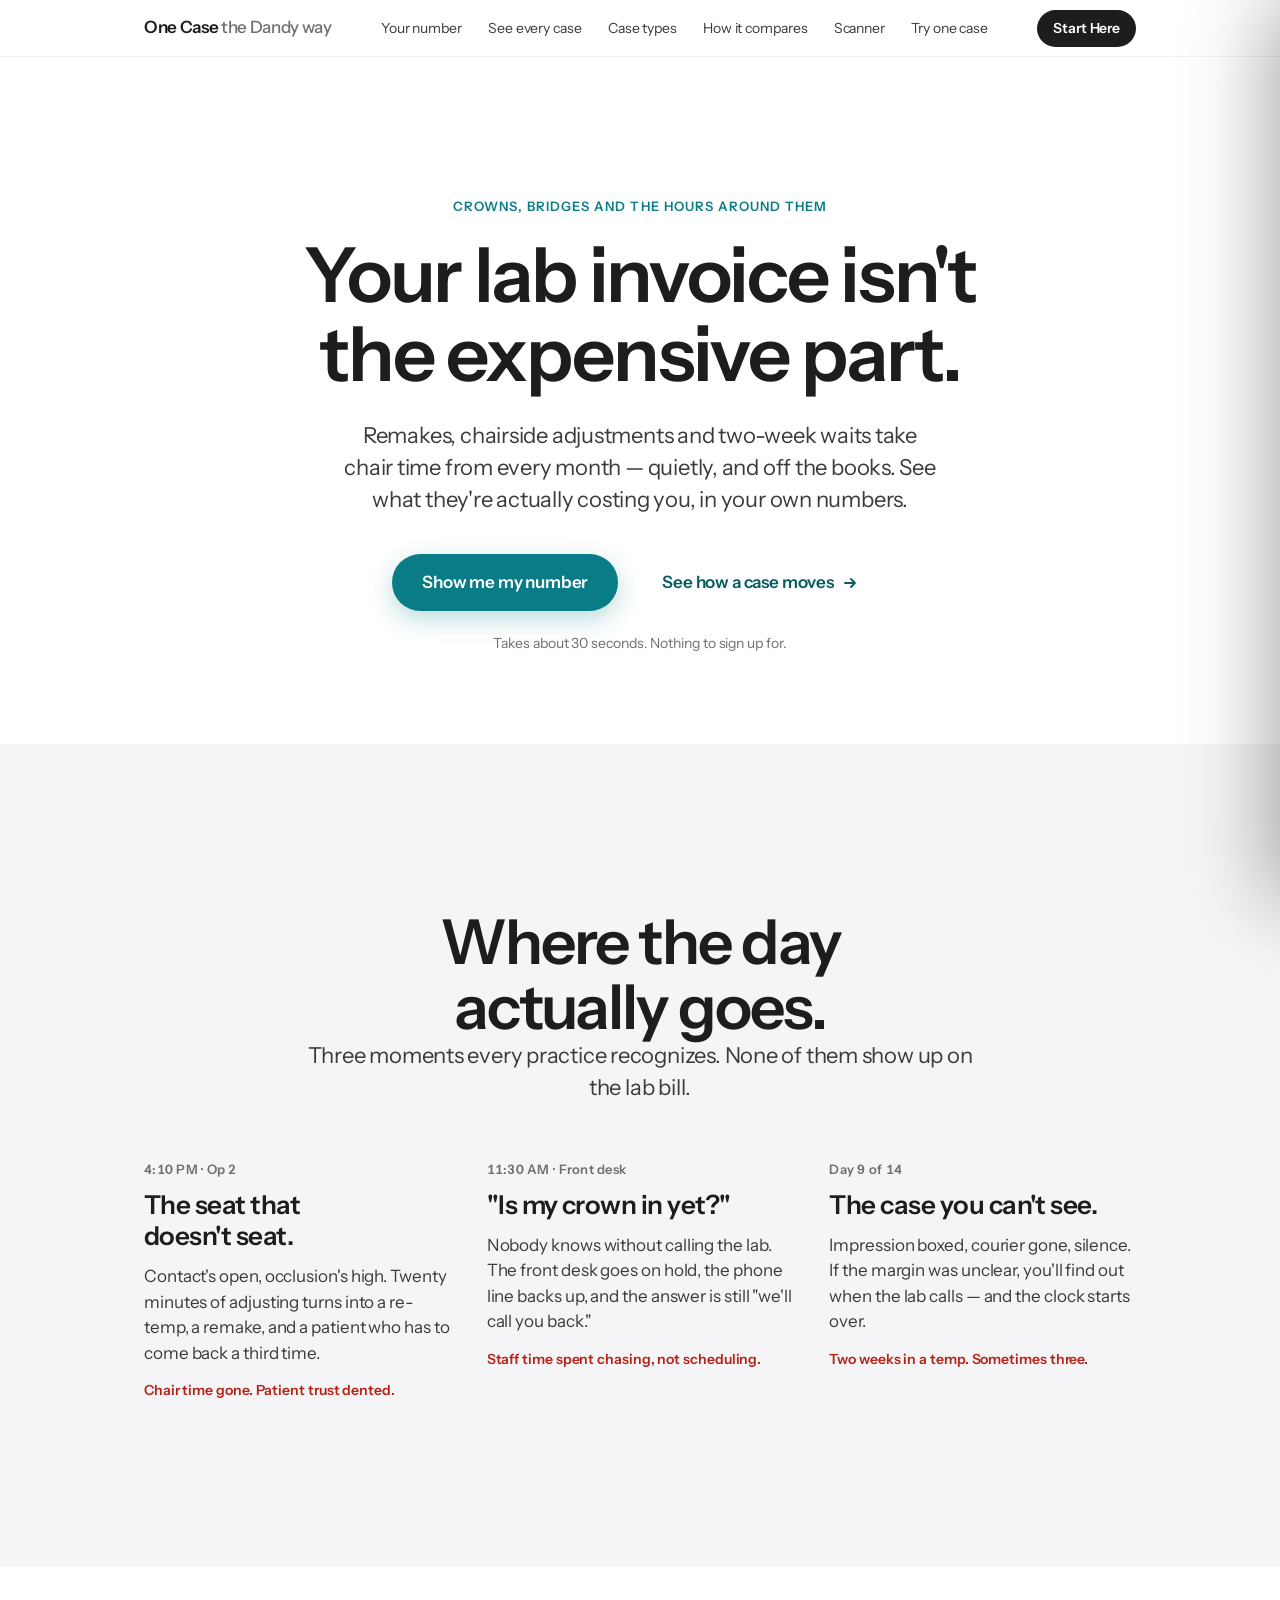
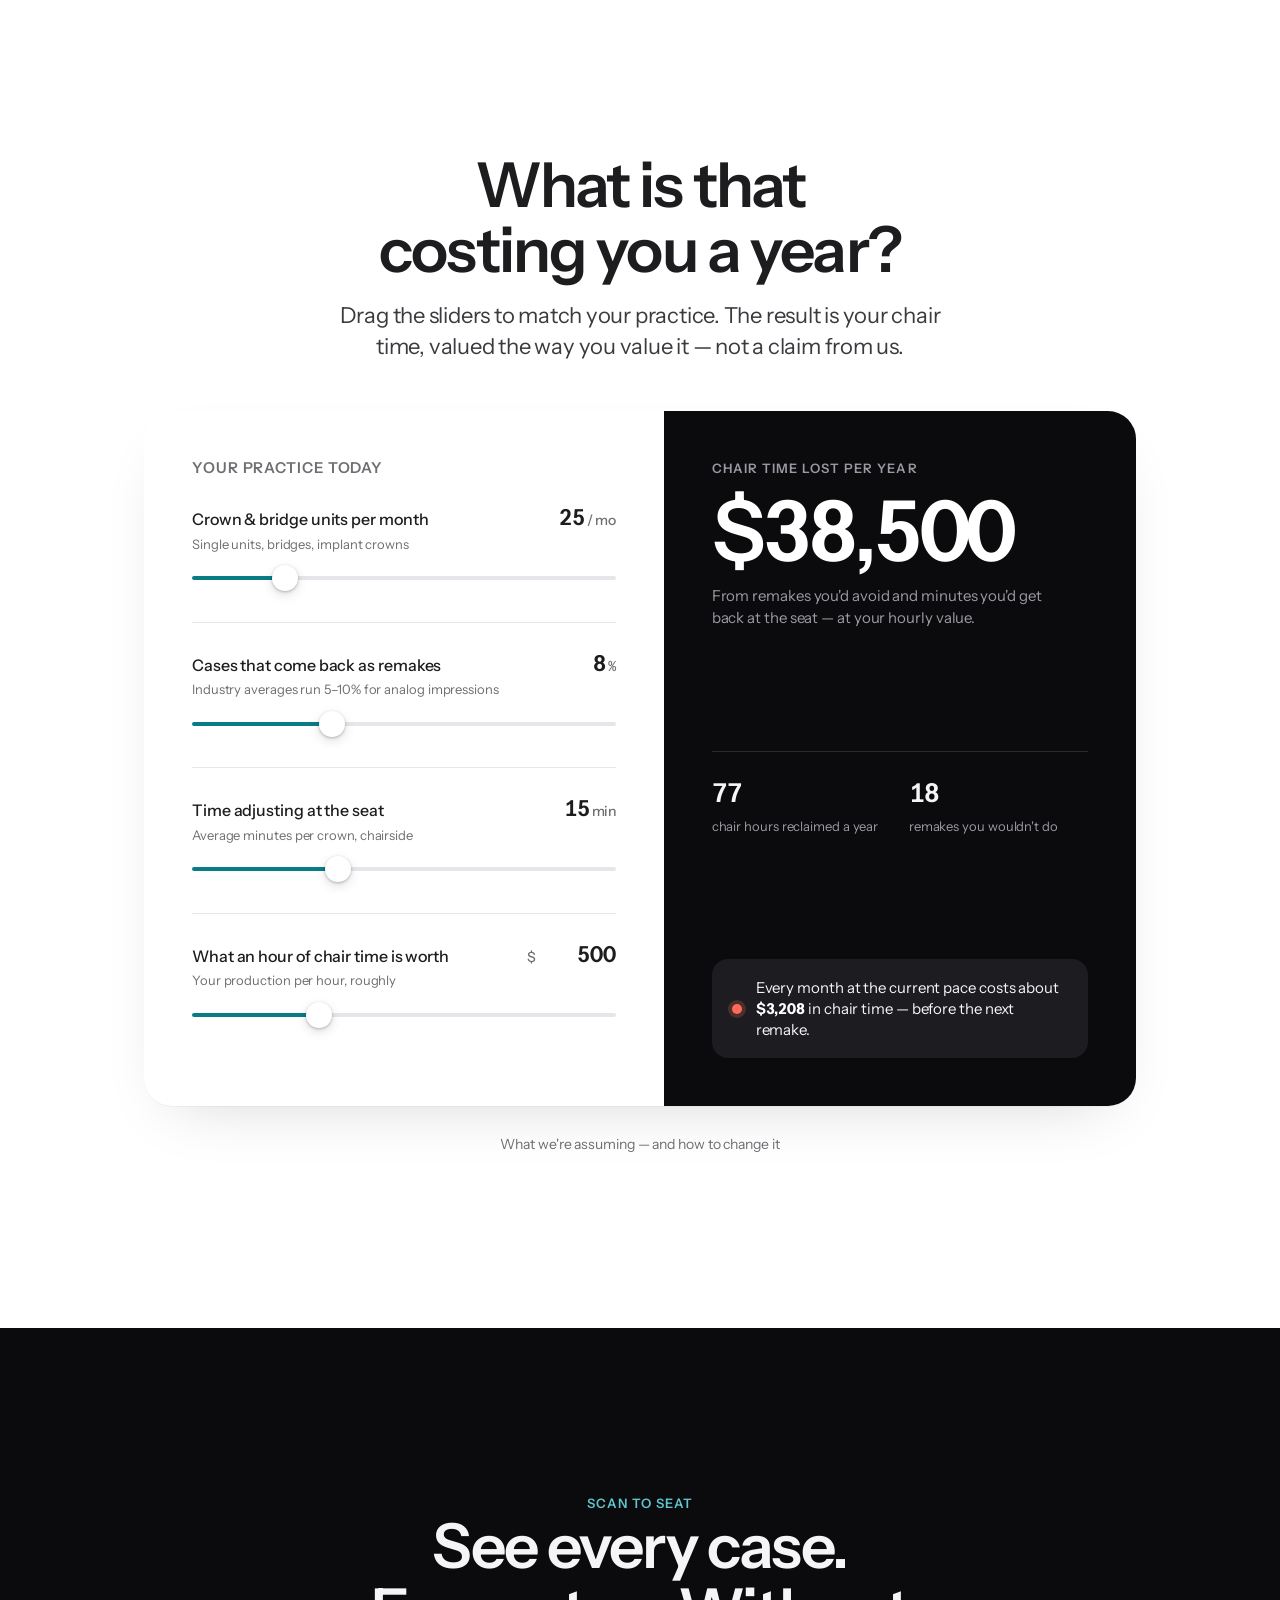
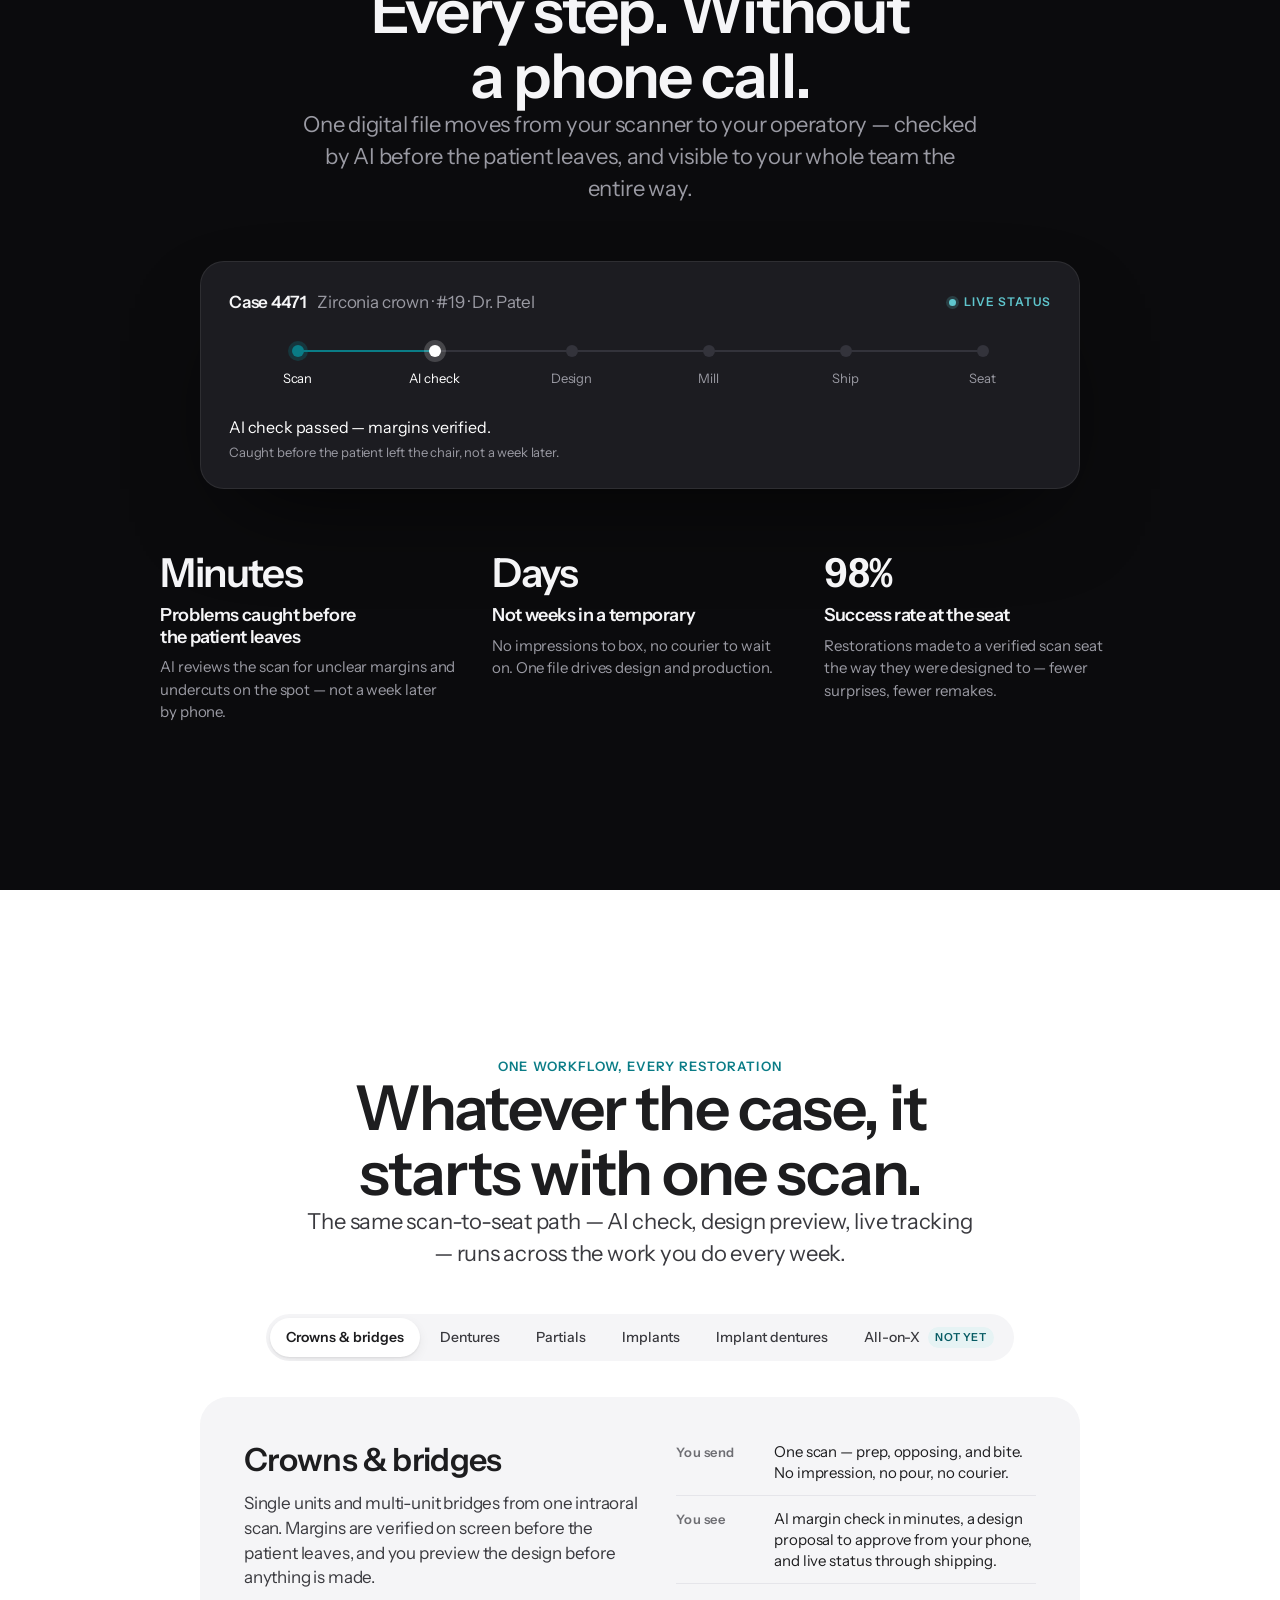
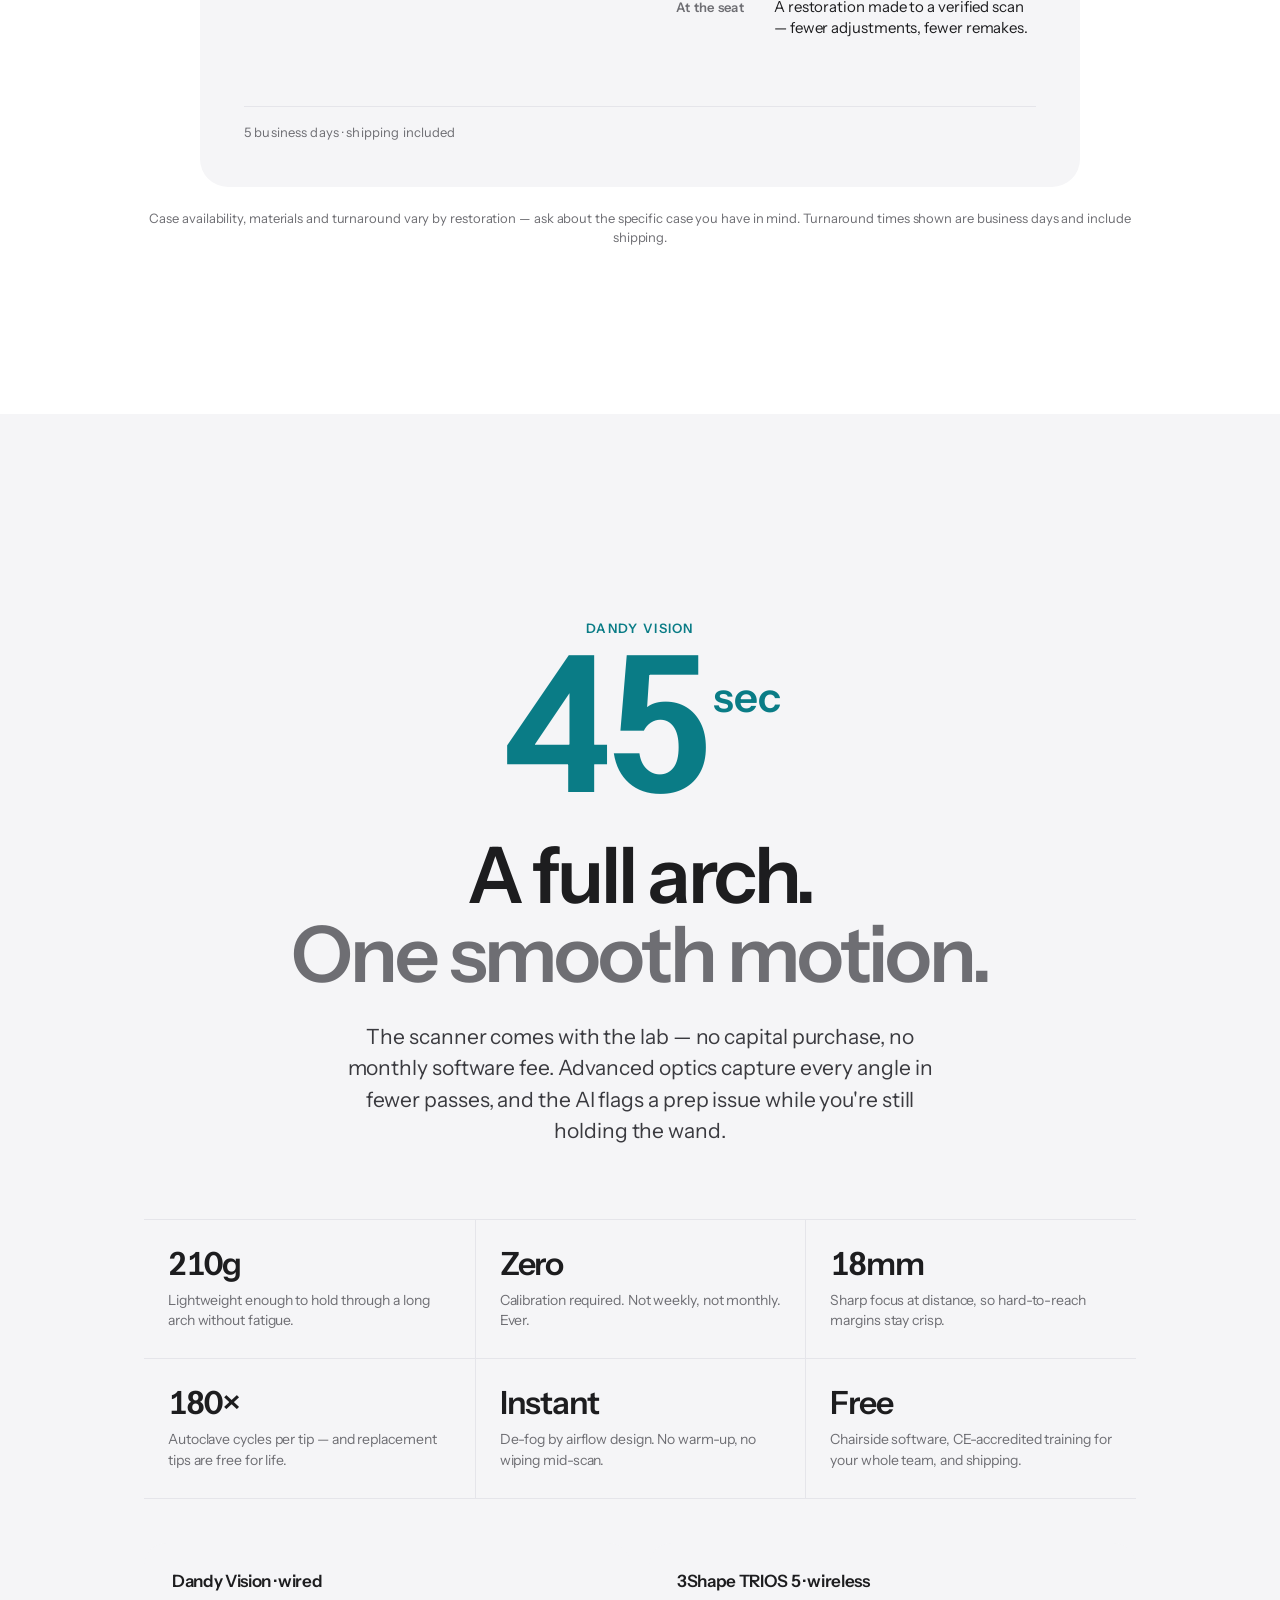
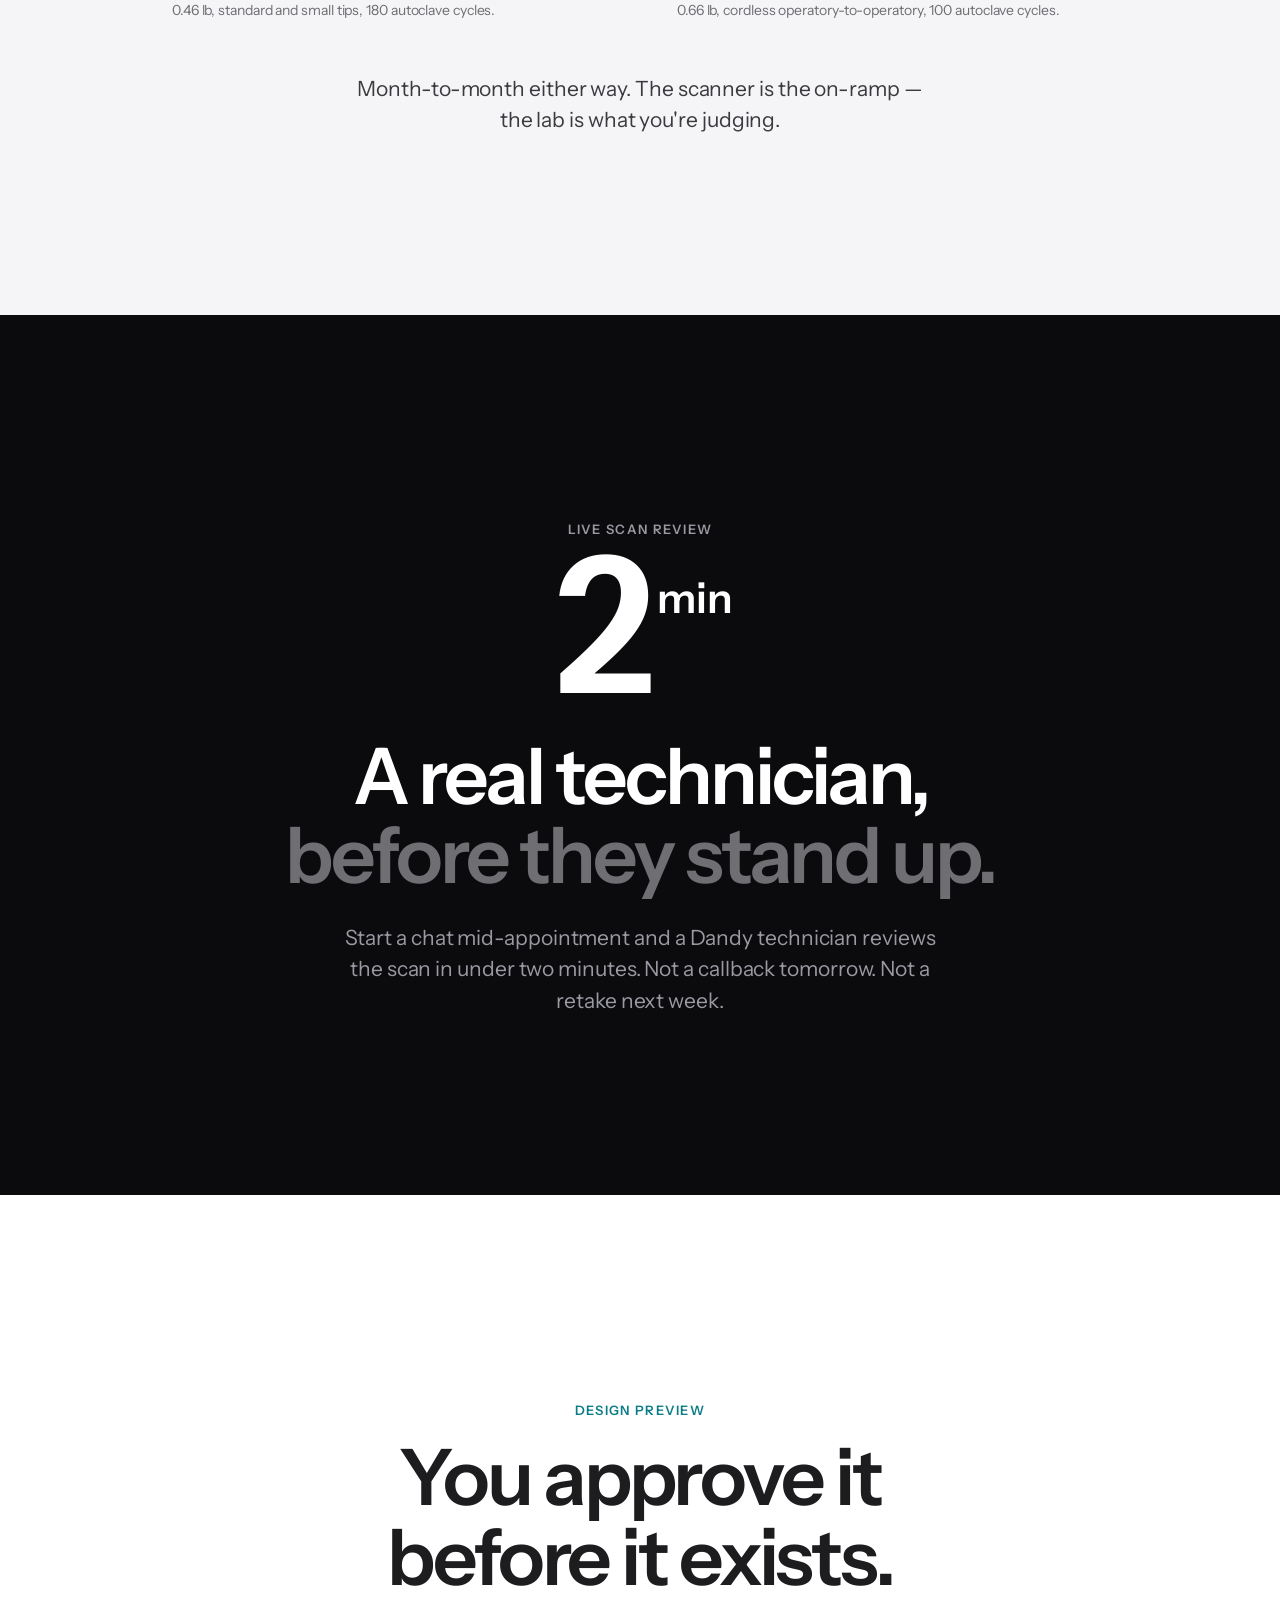
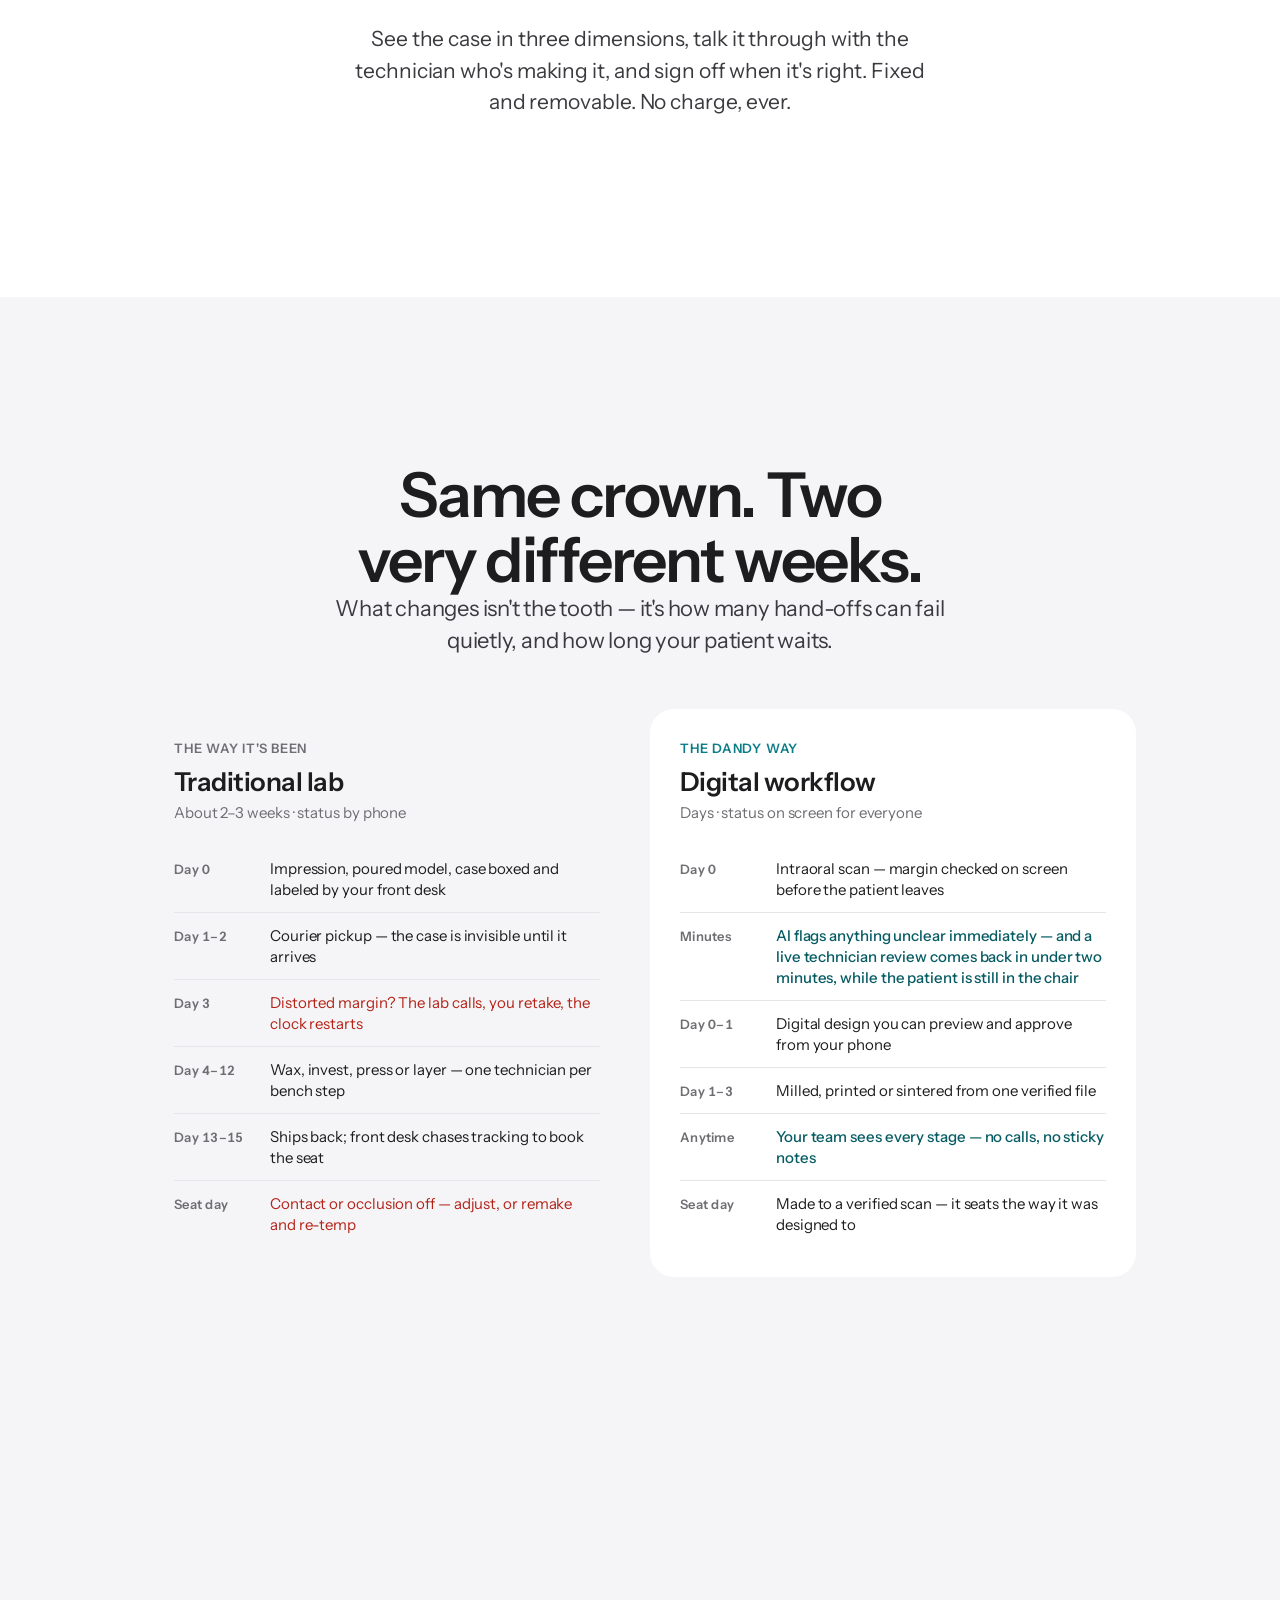
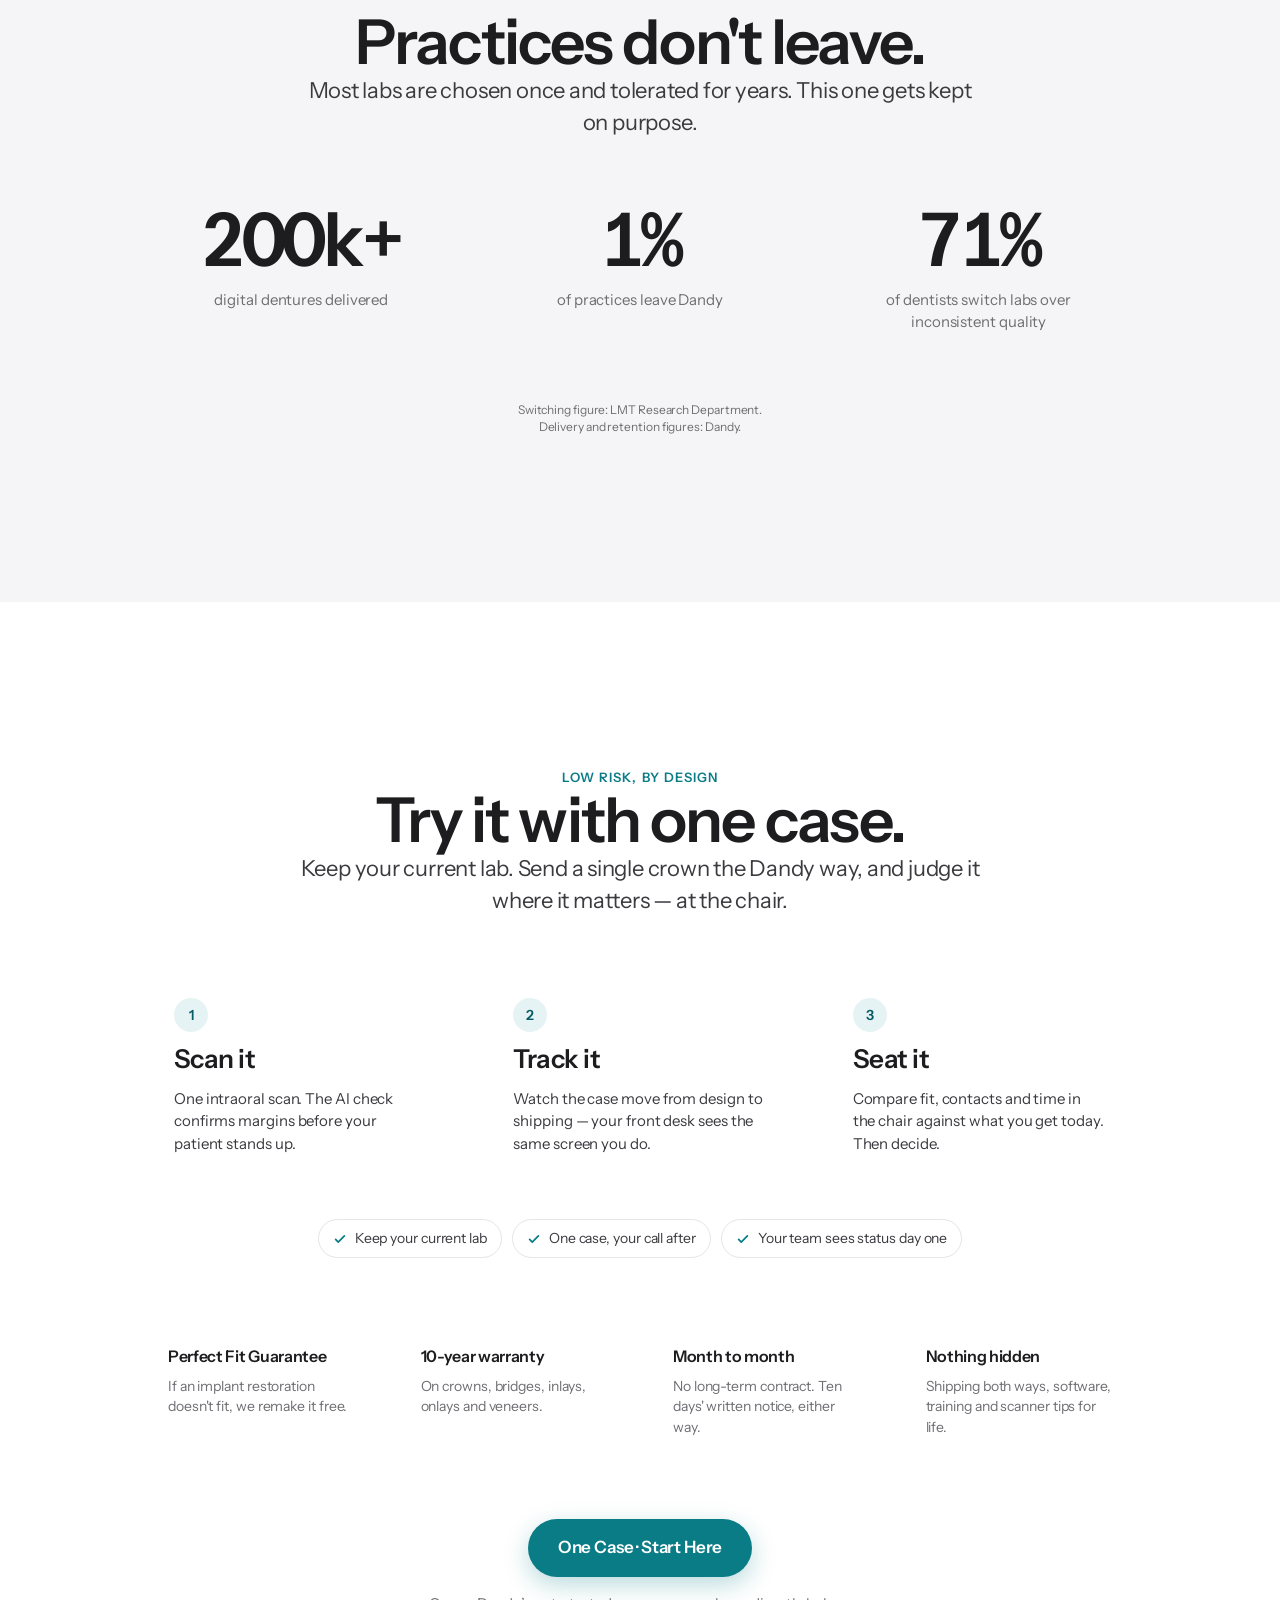
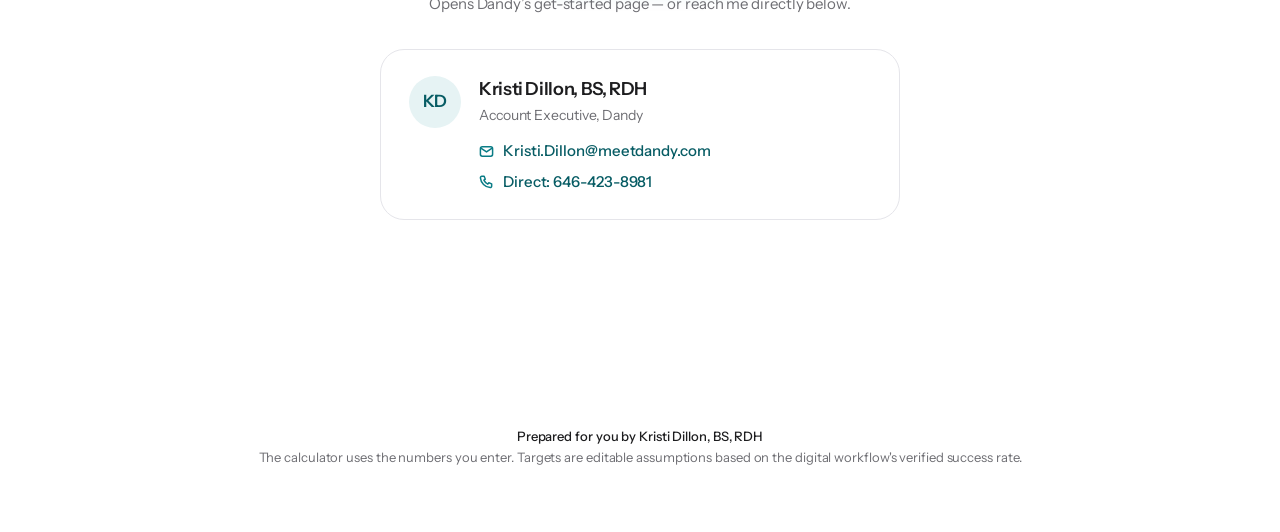
==== commit 0b79118c: "Rename index_9.html to index.html" ====
--- a/index.html
+++ b/index.html
@@ -3,540 +3,982 @@
 <head>
 <meta charset="UTF-8">
 <meta name="viewport" content="width=device-width, initial-scale=1.0">
-<meta name="color-scheme" content="light">
-<title>A+ Smile / BNY Dental — Fort Lauderdale, FL</title>
-<meta name="description" content="A+ Smile / BNY Dental P.C. — modern general, cosmetic, and implant dentistry at 6231 N Federal Hwy, Fort Lauderdale, FL. Dr. Natalia Bartkova, DDS and Dr. Yuriy Kaziyev, DDS.">
-<meta property="og:title" content="A+ Smile / BNY Dental — Fort Lauderdale, FL">
-<meta property="og:description" content="Modern general, cosmetic, and implant dentistry in Fort Lauderdale. Now welcoming new patients.">
-<meta property="og:type" content="website">
-<script type="application/ld+json">
-{
-  "@context": "https://schema.org",
-  "@type": "Dentist",
-  "name": "A+ Smile / BNY Dental P.C.",
-  "telephone": "+1-754-802-1588",
-  "email": "hello@aplussmile.com",
-  "address": {
-    "@type": "PostalAddress",
-    "streetAddress": "6231 N Federal Hwy",
-    "addressLocality": "Fort Lauderdale",
-    "addressRegion": "FL",
-    "postalCode": "33308",
-    "addressCountry": "US"
-  },
-  "employee": [
-    {"@type": "Person", "name": "Dr. Natalia Bartkova, DDS", "jobTitle": "Dentist"},
-    {"@type": "Person", "name": "Dr. Yuriy Kaziyev, DDS", "jobTitle": "Dentist"}
-  ]
+<meta name="robots" content="noindex, nofollow">
+<title>One Case</title>
+<meta name="description" content="One Case — see what remakes, adjustments and long turnarounds cost your practice in your own numbers, then try a single crown the Dandy way.">
+<link rel="preconnect" href="https://fonts.googleapis.com">
+<link rel="preconnect" href="https://fonts.gstatic.com" crossorigin>
+<link href="https://fonts.googleapis.com/css2?family=Instrument+Sans:ital,wght@0,400;0,500;0,600;0,700;1,400&display=swap" rel="stylesheet">
+<style>
+:root{
+  --ink:#1D1D1F;
+  --ink-2:#3A3A3F;
+  --muted:#6E6E73;
+  --hair:#E5E5EA;
+  --white:#FFFFFF;
+  --ground:#F5F5F7;
+  --accent:#0A7C86;
+  --accent-ink:#075C64;
+  --accent-soft:#E6F3F4;
+  --loss:#B42318;
+  --loss-soft:#FBEDEB;
+  --night:#0B0B0D;
+  --night-2:#1C1C21;
+  --night-text:#F5F5F7;
+  --night-muted:#9A9AA3;
+  --font:'Instrument Sans',-apple-system,'SF Pro Display','SF Pro Text','Helvetica Neue',Helvetica,Arial,sans-serif;
+  --r:20px;
+  --max:1040px;
+  --ease:cubic-bezier(.22,.61,.36,1);
 }
-</script>
-<style>
-/* APlus Smile / BNY Dental — brand system
-   Strategy: align web palette with the practice's printed logo (teal tooth
-   + gold swoosh) for cross-touchpoint consistency. Teal = trust/medical,
-   gold = premium warmth, white = clean/clinical-calm.
-   Palette: white · ink #1C2422 · teal #157A72 · aqua tint #ECF5F3 ·
-   gold #C9A05C · gray #5F6B68 */
-* { margin: 0; padding: 0; box-sizing: border-box; }
-[hidden] { display: none !important; }
-:root {
-  --ink: #1C2422;
-  --gray: #5F6B68;
-  --teal: #157A72;
-  --teal-deep: #0F5F59;
-  --aqua: #ECF5F3;
-  --sand: #F7F4EE;
-  --gold: #C9A05C;
+*{box-sizing:border-box;margin:0;padding:0}
+html{scroll-behavior:smooth;-webkit-text-size-adjust:100%}
+body{background:var(--white);color:var(--ink);font-family:var(--font);font-size:17px;line-height:1.5;-webkit-font-smoothing:antialiased;letter-spacing:-.005em}
+a{color:inherit;text-decoration:none}
+button{font:inherit;color:inherit;background:none;border:0;cursor:pointer}
+img,svg{display:block;max-width:100%}
+:focus-visible{outline:2px solid var(--accent);outline-offset:3px;border-radius:6px}
+.wrap{max-width:var(--max);margin:0 auto;padding:0 24px}
+.narrow{max-width:680px;margin:0 auto}
+
+/* ---------- type scale ---------- */
+h1,h2,h3{text-wrap:balance;letter-spacing:-.03em;font-weight:600;line-height:1.05}
+h1{font-size:clamp(40px,7vw,76px)}
+h2{font-size:clamp(34px,5.4vw,62px)}
+h3{font-size:clamp(20px,2.4vw,26px);letter-spacing:-.02em;line-height:1.2}
+.lede{font-size:clamp(18px,2vw,22px);line-height:1.45;color:var(--ink-2);letter-spacing:-.01em}
+.eyebrow{font-size:13px;font-weight:600;letter-spacing:.08em;text-transform:uppercase;color:var(--accent)}
+.center{text-align:center}
+.center .narrow p{margin-left:auto;margin-right:auto}
+
+/* ---------- nav ---------- */
+.nav{position:sticky;top:0;z-index:40;background:rgba(255,255,255,.78);backdrop-filter:saturate(180%) blur(20px);-webkit-backdrop-filter:saturate(180%) blur(20px);border-bottom:1px solid rgba(0,0,0,.06)}
+.nav .wrap{height:56px;display:flex;align-items:center;justify-content:space-between;gap:16px}
+.brand{font-weight:600;letter-spacing:-.02em;font-size:17px}
+.brand span{color:var(--muted);font-weight:500}
+.nav-links{display:flex;gap:26px;font-size:14px;color:var(--ink-2)}
+.nav-links a:hover{color:var(--ink)}
+@media(max-width:720px){.nav-links{display:none}}
+.btn{display:inline-flex;align-items:center;gap:8px;padding:12px 22px;border-radius:999px;font-weight:600;font-size:15px;letter-spacing:-.01em;transition:transform .2s var(--ease),background .2s,box-shadow .2s;white-space:nowrap}
+.btn:hover{transform:translateY(-1px)}
+.btn:active{transform:translateY(0)}
+.btn-dark{background:var(--ink);color:#fff}
+.btn-dark:hover{background:#000}
+.btn-accent{background:var(--accent);color:#fff;box-shadow:0 8px 24px rgba(10,124,134,.28)}
+.btn-accent:hover{background:var(--accent-ink)}
+.btn-ghost{color:var(--accent-ink);padding-left:6px;padding-right:6px}
+.btn-ghost:hover{text-decoration:underline;transform:none}
+.btn-sm{padding:8px 16px;font-size:14px}
+.btn-lg{padding:16px 30px;font-size:17px}
+.btn svg{width:16px;height:16px}
+
+/* ---------- sections ---------- */
+section{padding:clamp(96px,13vw,168px) 0}
+.band{background:var(--ground)}
+.night{background:var(--night);color:var(--night-text)}
+.night .lede{color:var(--night-muted)}
+.night .eyebrow{color:#5FC6CE}
+
+/* ---------- hero ---------- */
+.hero{padding:clamp(72px,11vw,140px) 0 clamp(56px,7vw,96px)}
+.hero h1{max-width:820px;margin:18px auto 0}
+.hero .lede{max-width:600px;margin:26px auto 0}
+.hero .cta{display:flex;gap:14px;justify-content:center;flex-wrap:wrap;margin-top:38px}
+.hero .hint{margin-top:22px;font-size:14px;color:var(--muted)}
+.hero h1 em{font-style:normal;color:var(--muted);font-weight:500}
+
+/* ---------- pain scenes ---------- */
+.scenes{display:grid;grid-template-columns:repeat(3,1fr);gap:40px 36px;margin-top:56px}
+@media(max-width:820px){.scenes{grid-template-columns:1fr;gap:34px}}
+.scene .time{font-size:13px;font-weight:600;color:var(--muted);letter-spacing:.02em;font-variant-numeric:tabular-nums}
+.scene h3{margin-top:10px}
+.scene p{margin-top:12px;color:var(--ink-2);max-width:34ch}
+.scene .cost{margin-top:14px;font-size:14px;font-weight:600;color:var(--loss)}
+
+/* ---------- calculator ---------- */
+.calc-head{max-width:640px;margin:0 auto}
+.calc-head .lede{margin-top:16px}
+.calc{margin-top:48px;background:var(--white);border-radius:28px;box-shadow:0 1px 0 rgba(0,0,0,.04),0 24px 60px -30px rgba(0,0,0,.18);overflow:hidden}
+.calc-grid{display:grid;grid-template-columns:1.1fr 1fr}
+@media(max-width:860px){.calc-grid{grid-template-columns:1fr}}
+.inputs{padding:clamp(28px,4vw,48px)}
+.inputs h3{font-size:15px;font-weight:600;letter-spacing:.06em;text-transform:uppercase;color:var(--muted)}
+.field{padding:22px 0;border-bottom:1px solid var(--hair)}
+.field:last-of-type{border-bottom:0}
+.field-top{display:flex;justify-content:space-between;align-items:baseline;gap:16px}
+.field label{font-weight:500;font-size:16px}
+.field .sub{font-size:13px;color:var(--muted);margin-top:2px}
+.val{display:inline-flex;align-items:baseline;gap:2px;font-weight:600;font-size:22px;letter-spacing:-.02em;font-variant-numeric:tabular-nums}
+.val input{width:5.2ch;border:0;background:transparent;font:inherit;text-align:right;color:var(--ink);padding:2px 0;border-bottom:1.5px solid transparent;-moz-appearance:textfield}
+.val input::-webkit-outer-spin-button,.val input::-webkit-inner-spin-button{-webkit-appearance:none;margin:0}
+.val input:focus{outline:none;border-bottom-color:var(--accent)}
+.val .unit{font-size:14px;color:var(--muted);font-weight:500}
+input[type=range]{-webkit-appearance:none;appearance:none;width:100%;height:28px;background:transparent;margin-top:10px;cursor:pointer}
+input[type=range]::-webkit-slider-runnable-track{height:4px;border-radius:2px;background:linear-gradient(90deg,var(--accent) var(--pct,50%),var(--hair) var(--pct,50%))}
+input[type=range]::-moz-range-track{height:4px;border-radius:2px;background:var(--hair)}
+input[type=range]::-moz-range-progress{height:4px;border-radius:2px;background:var(--accent)}
+input[type=range]::-webkit-slider-thumb{-webkit-appearance:none;width:26px;height:26px;border-radius:50%;background:#fff;border:0;margin-top:-11px;box-shadow:0 1px 3px rgba(0,0,0,.25),0 4px 12px rgba(0,0,0,.12);transition:transform .15s}
+input[type=range]::-moz-range-thumb{width:26px;height:26px;border-radius:50%;background:#fff;border:0;box-shadow:0 1px 3px rgba(0,0,0,.25),0 4px 12px rgba(0,0,0,.12)}
+input[type=range]:active::-webkit-slider-thumb{transform:scale(1.08)}
+.result{background:var(--night);color:var(--night-text);padding:clamp(28px,4vw,48px);display:flex;flex-direction:column;justify-content:space-between;gap:28px}
+.result .lbl{font-size:13px;font-weight:600;letter-spacing:.08em;text-transform:uppercase;color:var(--night-muted)}
+.big{font-size:clamp(52px,7vw,84px);font-weight:600;letter-spacing:-.045em;line-height:1;margin-top:10px;font-variant-numeric:tabular-nums;color:#fff}
+.big small{font-size:.38em;font-weight:500;color:var(--night-muted);letter-spacing:-.01em;margin-left:6px}
+.result .explain{color:var(--night-muted);font-size:15px;margin-top:12px;max-width:34ch}
+.stats{display:grid;grid-template-columns:1fr 1fr;gap:18px;border-top:1px solid rgba(255,255,255,.12);padding-top:22px}
+.stat b{display:block;font-size:26px;font-weight:600;letter-spacing:-.03em;font-variant-numeric:tabular-nums}
+.stat span{font-size:13px;color:var(--night-muted)}
+.monthly{background:var(--night-2);border-radius:16px;padding:18px 20px;display:flex;align-items:center;gap:14px}
+.monthly .dot{width:10px;height:10px;border-radius:50%;background:#FF6B57;box-shadow:0 0 0 4px rgba(255,107,87,.22);flex-shrink:0;animation:pulse 2.2s infinite}
+@keyframes pulse{0%,100%{box-shadow:0 0 0 4px rgba(255,107,87,.22)}50%{box-shadow:0 0 0 8px rgba(255,107,87,.08)}}
+.monthly p{font-size:15px;line-height:1.4}
+.monthly b{font-variant-numeric:tabular-nums;color:#fff}
+.assume{margin-top:22px;text-align:center}
+.assume summary{display:inline-block;font-size:14px;color:var(--muted);cursor:pointer;list-style:none;padding:6px 12px;border-radius:999px}
+.assume summary::-webkit-details-marker{display:none}
+.assume summary:hover{color:var(--ink);background:rgba(0,0,0,.04)}
+.assume-body{margin:14px auto 0;max-width:760px;background:var(--white);border-radius:18px;padding:22px;display:grid;grid-template-columns:repeat(3,1fr);gap:18px;text-align:left}
+@media(max-width:720px){.assume-body{grid-template-columns:1fr}}
+.assume-body label{display:block;font-size:13px;color:var(--muted);margin-bottom:6px}
+.assume-body input{width:100%;font:inherit;font-size:16px;padding:10px 12px;border:1px solid var(--hair);border-radius:10px;background:var(--ground);color:var(--ink);font-variant-numeric:tabular-nums}
+.assume-body input:focus{outline:none;border-color:var(--accent);background:#fff}
+.assume-note{grid-column:1/-1;font-size:13px;color:var(--muted);line-height:1.5}
+
+/* ---------- product moment (night) ---------- */
+.rail{margin:56px auto 0;max-width:880px;background:var(--night-2);border:1px solid rgba(255,255,255,.08);border-radius:24px;padding:28px 28px 26px;box-shadow:0 40px 100px -40px rgba(0,0,0,.8)}
+.rail-top{display:flex;justify-content:space-between;align-items:center;gap:12px;flex-wrap:wrap}
+.rail-top .case{font-weight:600;letter-spacing:-.01em}
+.rail-top .case span{color:var(--night-muted);font-weight:400;margin-left:8px}
+.live{display:inline-flex;align-items:center;gap:8px;font-size:12px;font-weight:600;letter-spacing:.08em;text-transform:uppercase;color:#5FC6CE}
+.live i{width:7px;height:7px;border-radius:50%;background:#5FC6CE;box-shadow:0 0 0 3px rgba(95,198,206,.2)}
+.stages{display:flex;margin-top:30px}
+.stage{flex:1;text-align:center;position:relative}
+.dot{width:12px;height:12px;border-radius:50%;background:#33333B;margin:0 auto;position:relative;z-index:2;transition:background .5s var(--ease),box-shadow .5s var(--ease)}
+.stage.done .dot{background:var(--accent);box-shadow:0 0 0 4px rgba(10,124,134,.28)}
+.stage.active .dot{background:#fff;box-shadow:0 0 0 5px rgba(255,255,255,.18)}
+.bar{position:absolute;top:5px;left:-50%;width:100%;height:2px;background:#33333B;z-index:1;overflow:hidden}
+.bar::after{content:"";position:absolute;inset:0;background:var(--accent);transform:scaleX(0);transform-origin:left;transition:transform .6s var(--ease)}
+.stage:first-child .bar{display:none}
+.stage.done .bar::after,.stage.active .bar::after{transform:scaleX(1)}
+.stage span{display:block;margin-top:12px;font-size:13px;color:var(--night-muted);transition:color .4s}
+.stage.done span,.stage.active span{color:#fff}
+.rail-msg{margin-top:26px;min-height:24px;font-size:16px;color:#fff;letter-spacing:-.01em}
+.rail-msg small{display:block;color:var(--night-muted);font-size:13px;margin-top:4px}
+.pillars{display:grid;grid-template-columns:repeat(3,1fr);gap:36px;margin-top:64px;max-width:960px;margin-left:auto;margin-right:auto}
+@media(max-width:820px){.pillars{grid-template-columns:1fr;gap:30px}}
+.pillar .k{font-size:clamp(30px,3.6vw,40px);font-weight:600;letter-spacing:-.035em;line-height:1;font-variant-numeric:tabular-nums}
+.pillar h3{margin-top:12px;font-size:18px}
+.pillar p{margin-top:8px;color:var(--night-muted);font-size:15px;max-width:32ch}
+
+/* ---------- case types (tabs) ---------- */
+.tabs{margin-top:44px;display:flex;justify-content:center}
+.tablist{display:inline-flex;gap:4px;padding:4px;background:var(--ground);border-radius:999px;max-width:100%;overflow-x:auto;scrollbar-width:none}
+.tablist::-webkit-scrollbar{display:none}
+.tab{padding:9px 16px;border-radius:999px;font-size:14px;font-weight:500;color:var(--ink-2);white-space:nowrap;transition:background .2s,color .2s,box-shadow .2s}
+.tab:hover{color:var(--ink)}
+.tab[aria-selected="true"]{background:var(--white);color:var(--ink);font-weight:600;box-shadow:0 1px 2px rgba(0,0,0,.08),0 4px 12px rgba(0,0,0,.06)}
+.tab .soon{display:inline-block;margin-left:8px;font-size:11px;font-weight:600;letter-spacing:.06em;text-transform:uppercase;color:var(--accent-ink);background:var(--accent-soft);padding:2px 7px;border-radius:999px;vertical-align:1px}
+.panel{display:none;margin:36px auto 0;max-width:880px;background:var(--ground);border-radius:28px;padding:clamp(28px,4vw,44px)}
+.panel.on{display:grid;grid-template-columns:1.1fr 1fr;gap:36px;animation:fade .35s var(--ease)}
+@media(max-width:820px){.panel.on{grid-template-columns:1fr;gap:26px}}
+@keyframes fade{from{opacity:0;transform:translateY(6px)}to{opacity:1;transform:none}}
+.panel h3{font-size:clamp(24px,3vw,32px)}
+.panel .lede{margin-top:12px;font-size:17px}
+.panel ul{list-style:none;display:flex;flex-direction:column;gap:0}
+.panel li{display:grid;grid-template-columns:84px 1fr;gap:14px;padding:12px 0;border-top:1px solid var(--hair);font-size:15px;line-height:1.4}
+.panel li:first-child{border-top:0;padding-top:0}
+.panel li b{font-size:13px;font-weight:600;color:var(--muted);letter-spacing:.02em;padding-top:2px}
+.panel .badge{display:inline-block;font-size:12px;font-weight:600;letter-spacing:.08em;text-transform:uppercase;color:var(--accent-ink);background:var(--accent-soft);padding:6px 12px;border-radius:999px;margin-bottom:14px}
+.panel .until{margin-top:20px;background:var(--white);border-radius:18px;padding:16px 20px;font-size:14px;color:var(--ink-2);line-height:1.5}
+.panel .until b{color:var(--ink);font-weight:600}
+/* ---------- scanner ---------- */
+.spec{display:grid;grid-template-columns:repeat(3,1fr);gap:0;margin-top:72px;border-top:1px solid var(--hair)}
+@media(max-width:820px){.spec{grid-template-columns:1fr}}
+.spec div{padding:28px 24px;border-bottom:1px solid var(--hair);text-align:left}
+@media(min-width:821px){.spec div:not(:nth-child(3n+1)){border-left:1px solid var(--hair)}}
+.spec b{display:block;font-size:clamp(24px,2.8vw,32px);font-weight:600;letter-spacing:-.035em;color:var(--ink);line-height:1;font-variant-numeric:tabular-nums}
+.spec span{display:block;margin-top:10px;font-size:14px;color:var(--muted);line-height:1.45}
+.models{display:grid;grid-template-columns:1fr 1fr;gap:18px;margin-top:44px}
+@media(max-width:640px){.models{grid-template-columns:1fr}}
+.models div{background:var(--ground);border-radius:22px;padding:26px 28px;text-align:left}
+.models b{display:block;font-size:17px;font-weight:600;letter-spacing:-.02em;color:var(--ink)}
+.models span{display:block;margin-top:6px;font-size:14px;color:var(--muted);line-height:1.45}
+.scanner-note{margin-top:30px;font-size:13px;color:var(--muted);text-align:center}
+
+/* ---------- apple-style statement + numbers ---------- */
+.state{padding:clamp(96px,14vw,180px) 0;text-align:center}
+.state .kicker{font-size:13px;font-weight:600;letter-spacing:.1em;text-transform:uppercase;color:var(--accent)}
+.state h2{margin-top:18px;font-size:clamp(38px,6.6vw,78px);letter-spacing:-.04em;line-height:1.02}
+.state h2 em{font-style:normal;color:var(--muted)}
+.state p{margin:26px auto 0;max-width:600px;font-size:clamp(17px,1.9vw,21px);line-height:1.5;color:var(--ink-2)}
+.state .huge{font-size:clamp(88px,17vw,190px);font-weight:600;letter-spacing:-.055em;line-height:.9;color:var(--accent);font-variant-numeric:tabular-nums}
+.state .huge sup{font-size:.22em;font-weight:600;letter-spacing:-.01em;vertical-align:baseline;position:relative;top:-1.9em;margin-left:6px}
+.state.dark{background:var(--night);color:var(--night-text)}
+.state.dark h2{color:#fff}
+.state.dark p{color:var(--night-muted)}
+.state.dark .huge{color:#fff}
+
+.nums{display:grid;grid-template-columns:repeat(3,1fr);gap:24px;margin-top:64px;text-align:center}
+@media(max-width:760px){.nums{grid-template-columns:1fr;gap:44px}}
+.nums .n{font-size:clamp(46px,6.4vw,74px);font-weight:600;letter-spacing:-.045em;line-height:1;color:var(--ink);font-variant-numeric:tabular-nums}
+.nums p{margin-top:12px;font-size:15px;color:var(--muted);max-width:250px;margin-left:auto;margin-right:auto;line-height:1.45}
+.nums .src{margin-top:44px;font-size:12px;color:var(--muted);grid-column:1/-1}
+
+.gtee{display:grid;grid-template-columns:repeat(4,1fr);gap:18px;margin-top:60px}
+@media(max-width:900px){.gtee{grid-template-columns:repeat(2,1fr)}}
+@media(max-width:520px){.gtee{grid-template-columns:1fr}}
+.gtee div{background:var(--white);border-radius:22px;padding:26px 24px}
+.gtee b{display:block;font-size:16px;font-weight:600;letter-spacing:-.02em;color:var(--ink)}
+.gtee span{display:block;margin-top:8px;font-size:14px;color:var(--muted);line-height:1.45}
+
+.proofline{margin:38px auto 0;max-width:640px;text-align:center;font-size:19px;font-weight:500;letter-spacing:-.02em;color:var(--ink);line-height:1.4}
+.proofline span{display:block;margin-top:8px;font-size:13px;font-weight:400;letter-spacing:0;color:var(--muted);line-height:1.5}
+.panel .tt{grid-column:1/-1;margin-top:20px;padding-top:16px;border-top:1px solid var(--hair);font-size:13px;color:var(--muted);letter-spacing:.01em}
+.types-note{margin-top:22px;text-align:center;font-size:13px;color:var(--muted)}
+
+/* ---------- proof / how ---------- */
+.compare{display:grid;grid-template-columns:1fr 1fr;gap:20px;margin-top:52px}
+@media(max-width:820px){.compare{grid-template-columns:1fr}}
+.col{background:var(--white);border-radius:24px;padding:30px}
+.col.now{background:var(--ground)}
+.col .tag{font-size:13px;font-weight:600;letter-spacing:.06em;text-transform:uppercase;color:var(--muted)}
+.col.next .tag{color:var(--accent)}
+.col h3{margin-top:8px}
+.col .span{margin-top:4px;font-size:15px;color:var(--muted)}
+.col ol{list-style:none;margin-top:22px;display:flex;flex-direction:column;gap:0}
+.col li{display:grid;grid-template-columns:82px 1fr;gap:14px;padding:12px 0;border-top:1px solid var(--hair);font-size:15px;line-height:1.4}
+.col li:first-child{border-top:0}
+.col li b{font-weight:600;color:var(--muted);font-size:13px;letter-spacing:.02em;padding-top:2px;font-variant-numeric:tabular-nums}
+.col li.pain span{color:var(--loss)}
+.col li.win span{color:var(--accent-ink);font-weight:500}
+
+/* ---------- try ---------- */
+.steps{display:grid;grid-template-columns:repeat(3,1fr);gap:26px;margin-top:52px}
+@media(max-width:820px){.steps{grid-template-columns:1fr}}
+.step{background:var(--white);border-radius:24px;padding:30px;min-height:190px;display:flex;flex-direction:column;justify-content:flex-start;gap:12px}
+.step .n{width:34px;height:34px;border-radius:50%;background:var(--accent-soft);color:var(--accent-ink);display:grid;place-items:center;font-weight:600;font-size:14px}
+.step p{color:var(--ink-2);font-size:15px}
+.try-cta{margin-top:56px;text-align:center}
+.try-cta .btn{margin-bottom:16px}
+.try-cta p{color:var(--muted);font-size:15px}
+.contact{scroll-margin-top:90px;margin:34px auto 0;max-width:520px;background:var(--white);border:1px solid var(--hair);border-radius:24px;padding:26px 28px;text-align:left;display:flex;gap:18px;align-items:flex-start}
+@media(max-width:560px){.contact{flex-direction:column;gap:14px;text-align:center;align-items:center}}
+.contact .who{flex:1}
+.contact .nm{font-size:18px;font-weight:600;letter-spacing:-.02em;color:var(--ink)}
+.contact .ti{margin-top:2px;font-size:14px;color:var(--muted)}
+.contact .lines{margin-top:14px;display:flex;flex-direction:column;gap:8px}
+.contact .lines a{display:inline-flex;align-items:center;gap:9px;font-size:15px;color:var(--accent-ink);font-weight:500;word-break:break-word}
+.contact .lines a:hover{text-decoration:underline}
+.contact .lines svg{width:15px;height:15px;flex:none;color:var(--accent)}
+.contact .av{width:52px;height:52px;border-radius:50%;background:var(--accent-soft);color:var(--accent-ink);display:grid;place-items:center;font-weight:600;font-size:17px;letter-spacing:-.01em;flex:none}
+.keep{display:flex;flex-wrap:wrap;justify-content:center;gap:10px;margin-top:34px}
+.keep span{font-size:14px;color:var(--ink-2);background:var(--white);border:1px solid var(--hair);padding:8px 14px;border-radius:999px;display:inline-flex;align-items:center;gap:8px}
+.keep svg{width:14px;height:14px;color:var(--accent)}
+
+/* ---------- footer ---------- */
+footer{padding:40px 0 64px;font-size:13px;color:var(--muted);text-align:center;line-height:1.6}
+footer .rep{color:var(--ink);font-weight:500}
+
+/* ---------- reveal ---------- */
+.rv{opacity:0;transform:translateY(18px);transition:opacity .8s var(--ease),transform .8s var(--ease)}
+.rv.in{opacity:1;transform:none}
+.rv.d1{transition-delay:.08s}.rv.d2{transition-delay:.16s}.rv.d3{transition-delay:.24s}
+
+/* ---------- presenter drawer ---------- */
+.pres{position:fixed;top:0;right:0;height:100%;width:min(420px,92vw);background:var(--night);color:var(--night-text);z-index:60;transform:translateX(105%);transition:transform .35s var(--ease);box-shadow:-30px 0 80px rgba(0,0,0,.35);display:flex;flex-direction:column}
+.pres.open{transform:none}
+.pres header{padding:18px 22px;border-bottom:1px solid rgba(255,255,255,.1);display:flex;justify-content:space-between;align-items:center}
+.pres header b{font-size:13px;letter-spacing:.08em;text-transform:uppercase;color:#5FC6CE}
+.pres header button{color:var(--night-muted);font-size:13px;padding:6px 10px;border-radius:8px}
+.pres header button:hover{background:rgba(255,255,255,.08);color:#fff}
+.pres-body{overflow-y:auto;padding:8px 22px 40px;font-size:14px;line-height:1.5}
+.pres details{border-bottom:1px solid rgba(255,255,255,.08);padding:14px 0}
+.pres summary{cursor:pointer;font-weight:600;font-size:15px;list-style:none;display:flex;justify-content:space-between;align-items:center}
+.pres summary::-webkit-details-marker{display:none}
+.pres summary::after{content:"+";color:var(--night-muted);font-weight:400}
+.pres details[open] summary::after{content:"–"}
+.pres .say{margin-top:12px;padding:12px 14px;background:var(--night-2);border-left:2px solid #5FC6CE;border-radius:0 10px 10px 0}
+.pres .say + .say{margin-top:8px}
+.pres .say q{quotes:"“" "”";color:#fff}
+.pres .do{margin-top:8px;color:var(--night-muted);font-size:13px}
+.pres .do b{color:#E2E2E6;font-weight:600}
+.pres .why{margin-top:6px;font-size:12.5px;color:#7FBFC5}
+.pres .why::before{content:"Why it works · ";color:var(--night-muted)}
+.pres-tip{margin:12px 0 4px;font-size:12px;color:var(--night-muted)}
+.pres-tip kbd{font:inherit;background:var(--night-2);padding:1px 6px;border-radius:5px;color:#fff}
+
+@media(prefers-reduced-motion:reduce){
+  html{scroll-behavior:auto}
+  .rv{opacity:1;transform:none;transition:none}
+  .btn,.dot,.bar::after,.pres,.stage span{transition:none}
+  .monthly .dot{animation:none}
 }
-html {
-  scroll-behavior: smooth;
-  color-scheme: only light;
-  background-color: #ffffff !important;
-}
-body {
-  font-family: -apple-system, BlinkMacSystemFont, "SF Pro Display", "Segoe UI", Roboto, sans-serif;
-  color: var(--ink);
-  background-color: #ffffff !important;
-  -webkit-font-smoothing: antialiased;
-  line-height: 1.55;
-}
-h1, h2 { font-weight: 700; letter-spacing: -0.022em; }
-.logo-plus { font-style: italic; color: var(--teal); }
-/* Nav */
-.nav {
-  position: sticky; top: 0; z-index: 50;
-  background: rgba(255,255,255,.85);
-  backdrop-filter: blur(14px);
-  -webkit-backdrop-filter: blur(14px);
-  border-bottom: 1px solid rgba(28,36,34,.08);
-}
-.nav-inner {
-  max-width: 1060px; margin: 0 auto;
-  display: flex; align-items: center; justify-content: space-between;
-  padding: 15px 24px;
-}
-.nav-logo {
-  font-weight: 700; font-size: 19px; color: var(--ink);
-  text-decoration: none;
-}
-.nav-links { display: flex; align-items: center; gap: 26px; }
-.nav-links a {
-  color: var(--ink); text-decoration: none; font-size: 14px;
-}
-.nav-links a:hover { color: var(--teal); }
-.nav-cta {
-  background: var(--teal); color: #fff !important;
-  padding: 9px 18px; border-radius: 999px; font-weight: 600;
-}
-.nav-cta:hover { background: var(--teal-deep); }
-/* Hero */
-.hero {
-  text-align: center;
-  padding: 104px 24px 88px;
-  max-width: 880px; margin: 0 auto;
-}
-.hero-badge {
-  display: inline-block;
-  background: var(--aqua); color: var(--teal-deep);
-  font-size: 14px; font-weight: 600;
-  padding: 8px 18px; border-radius: 999px;
-  margin-bottom: 26px;
-}
-.hero h1 {
-  font-size: clamp(48px, 8vw, 88px);
-  line-height: 1.04;
-  color: var(--ink);
-}
-.hero-motto {
-  color: var(--teal); font-size: clamp(16px, 2vw, 19px);
-  font-weight: 600;
-  margin-top: 16px;
-}
-.hero-sub {
-  color: var(--gray);
-  font-size: clamp(17px, 2.3vw, 21px); max-width: 560px;
-  margin: 16px auto 0;
-  line-height: 1.6;
-}
-.hero-actions {
-  margin-top: 36px;
-  display: flex; gap: 26px; justify-content: center; align-items: center;
-  flex-wrap: wrap;
-}
-.trust-row {
-  margin: 44px auto 0; padding: 0;
-  list-style: none;
-  display: flex; gap: 12px 34px; justify-content: center; flex-wrap: wrap;
-  color: var(--gray); font-size: 14.5px;
-}
-.trust-row li::before {
-  content: ""; display: inline-block;
-  width: 7px; height: 7px; border-radius: 50%;
-  background: var(--gold); margin-right: 9px;
-  vertical-align: 2px;
-}
-/* Buttons */
-.btn {
-  background: var(--teal); color: #fff; text-decoration: none;
-  padding: 14px 28px; border-radius: 999px;
-  font-size: 16px; font-weight: 600;
-  display: inline-block;
-  transition: background .2s ease;
-}
-.btn:hover { background: var(--teal-deep); }
-.btn:focus-visible, a:focus-visible {
-  outline: 3px solid var(--teal); outline-offset: 3px; border-radius: 6px;
-}
-.btn-link { color: var(--teal); text-decoration: none; font-size: 16px; font-weight: 500; }
-.btn-link:hover { text-decoration: underline; }
-/* Sections */
-.section {
-  max-width: 1060px; margin: 0 auto;
-  padding: 92px 24px;
-}
-.alt-tint {
-  max-width: none;
-  background: var(--aqua);
-}
-.section-inner { max-width: 1060px; margin: 0 auto; }
-.section h2 {
-  font-size: clamp(32px, 4.6vw, 48px);
-  line-height: 1.1;
-}
-.section-sub {
-  color: var(--gray); font-size: 18px; max-width: 560px;
-  margin-top: 16px;
-}
-/* Offers */
-.offers {
-  margin-top: 48px;
-  display: grid; grid-template-columns: repeat(3, 1fr); gap: 18px;
-}
-.offer {
-  display: flex; flex-direction: column;
-  background: var(--sand);
-  border-radius: 24px;
-  padding: 34px 30px;
-  text-decoration: none; color: var(--ink);
-  transition: transform .15s ease;
-}
-.offer:hover { transform: translateY(-3px); }
-.offer-featured {
-  background: var(--teal); color: #fff;
-}
-.offer-featured .offer-tag { color: var(--gold); }
-.offer-featured .offer-sub { color: rgba(255,255,255,.85); }
-.offer-featured .offer-cta { color: #fff; border-color: rgba(255,255,255,.5); }
-.offer-tag {
-  font-size: 13px; font-weight: 700; color: var(--teal);
-  margin-bottom: 10px;
-}
-.offer h3 { font-size: 24px; font-weight: 700; letter-spacing: -0.015em; }
-.offer-sub { font-size: 15px; color: var(--gray); margin-top: 10px; flex: 1; }
-.offer-cta {
-  margin-top: 22px; font-size: 15px; font-weight: 600;
-  color: var(--teal);
-  border-bottom: 1.5px solid rgba(21,122,114,.4);
-  width: fit-content; padding-bottom: 2px;
-}
-/* Results */
-.results {
-  margin-top: 48px;
-  display: grid; grid-template-columns: 1fr 1.2fr; gap: 44px;
-  align-items: center;
-}
-.result img {
-  width: 100%; max-width: 380px;
-  border-radius: 20px; display: block;
-}
-.result figcaption {
-  font-size: 13.5px; color: var(--gray); margin-top: 12px; max-width: 380px;
-}
-.results-copy h3 { font-size: 26px; font-weight: 700; letter-spacing: -0.015em; }
-.results-copy p { color: var(--gray); margin: 14px 0 26px; font-size: 16.5px; }
-/* Services grid */
-.grid {
-  margin-top: 48px;
-  display: grid; grid-template-columns: repeat(4, 1fr); gap: 16px;
-}
-.card {
-  background: var(--sand);
-  border-radius: 20px;
-  padding: 30px 26px;
-}
-.card h3 { font-size: 17.5px; font-weight: 700; margin-bottom: 8px; }
-.card p { color: var(--gray); font-size: 14.5px; }
-/* The APlus Experience — warm neutral block */
-.experience {
-  max-width: none;
-  background: #ECE9E4;
-  text-align: center;
-}
-.experience > * { max-width: 720px; margin-left: auto; margin-right: auto; }
-.experience h2 { color: #6B5D50; }
-.exp-list {
-  list-style: none;
-  margin-top: 40px;
-  text-align: left;
-  display: flex; flex-direction: column; gap: 26px;
-}
-.exp-list li {
-  font-size: clamp(18px, 2.4vw, 22px);
-  line-height: 1.5;
-  color: var(--ink);
-  padding-left: 28px;
-  position: relative;
-}
-.exp-list li::before {
-  content: "•"; position: absolute; left: 4px; color: #6B5D50;
-}
-.exp-list strong { color: #8A7A69; font-weight: 700; }
-.exp-cta { margin-top: 48px; }
-.exp-cta .btn {
-  background: #AC9C8C; letter-spacing: .08em; text-transform: uppercase;
-  font-size: 15px; padding: 16px 40px;
-}
-.exp-cta .btn:hover { background: #97877A; }
-/* Review */
-.review-section { padding-top: 24px; padding-bottom: 24px; }
-.review { text-align: center; max-width: 680px; margin: 0 auto; }
-.review-stars { color: var(--gold); font-size: 24px; letter-spacing: 6px; }
-.review blockquote {
-  font-size: clamp(21px, 3vw, 28px); font-weight: 600;
-  letter-spacing: -0.015em; line-height: 1.35;
-  margin-top: 16px; color: var(--ink);
-}
-.review-source { color: var(--gray); font-size: 14px; margin-top: 16px; }
-/* Doctors */
-.doctors {
-  margin-top: 48px;
-  display: grid; grid-template-columns: 1fr 1fr; gap: 22px;
-}
-.doctor {
-  background: var(--sand);
-  border-radius: 24px;
-  padding: 44px 34px;
-  text-align: center;
-}
-.doctor-portrait {
-  width: 200px; height: 260px;
-  object-fit: cover; object-position: top center;
-  border-radius: 999px 999px 8px 8px;
-  margin: 0 auto 24px; display: block;
-}
-.doctor h3 { font-size: 20px; font-weight: 700; letter-spacing: -0.01em; }
-.doctor p { color: var(--gray); margin-top: 12px; font-size: 15px; max-width: 400px; margin-left: auto; margin-right: auto; }
-/* Visit */
-.visit {
-  margin-top: 44px;
-  display: grid; grid-template-columns: repeat(2, 1fr); gap: 24px;
-}
-.visit-col h3 { font-size: 16px; margin-bottom: 10px; font-weight: 700; }
-.visit-col p { color: var(--gray); font-size: 15.5px; margin-bottom: 8px; }
-.visit-col a { color: var(--teal); text-decoration: none; }
-.visit-col a:hover { text-decoration: underline; }
-.fine { font-size: 12.5px; color: #9AA5A2; }
-/* Contact actions */
-.contact-actions { margin-top: 40px; display: flex; gap: 16px; flex-wrap: wrap; }
-.btn-outline { background: #fff; color: var(--teal); border: 2px solid var(--teal); }
-.btn-outline:hover { background: var(--aqua); }
-/* Footer */
-.footer {
-  border-top: 1px solid rgba(28,36,34,.08);
-  padding: 40px 24px 48px;
-  text-align: center;
-  color: var(--gray); font-size: 13.5px;
-}
-.footer p + p { margin-top: 8px; }
-.footer a { color: var(--teal); text-decoration: none; }
-.footer a:hover { text-decoration: underline; }
-.footer-motto {
-  font-weight: 700; color: var(--ink); font-size: 15px;
-  margin-bottom: 14px;
-}
-.socials {
-  display: flex; gap: 22px; justify-content: center;
-  margin-bottom: 18px;
-}
-.socials a {
-  color: var(--teal); text-decoration: none; font-weight: 600; font-size: 14px;
-}
-.socials a:hover { text-decoration: underline; }
-/* Responsive */
-@media (max-width: 900px) {
-  .grid { grid-template-columns: 1fr 1fr; }
-  .offers { grid-template-columns: 1fr; }
-  .results { grid-template-columns: 1fr; gap: 28px; }
-  .doctors, .visit { grid-template-columns: 1fr; }
-  .nav-links a:not(.nav-cta) { display: none; }
-  .result img { margin: 0 auto; }
-  .result figcaption { margin-left: auto; margin-right: auto; text-align: center; }
-}
-@media (max-width: 540px) {
-  .grid { grid-template-columns: 1fr; }
-  .hero { padding: 80px 24px 68px; }
-  .section { padding: 68px 24px; }
-  .contact-actions .btn { width: 100%; text-align: center; }
-}
-@media (prefers-reduced-motion: reduce) {
-  html { scroll-behavior: auto; }
-  .btn, .offer { transition: none; }
-}
-
 </style>
 </head>
 <body>
 
-<nav class="nav" aria-label="Primary">
-  <div class="nav-inner">
-    <a class="nav-logo" href="#top">A<span class="logo-plus">Plus</span> Smile</a>
+<nav class="nav" aria-label="Main">
+  <div class="wrap">
+    <a class="brand" href="#top">One Case <span>the Dandy way</span></a>
     <div class="nav-links">
-      <a href="#offers">Offers</a>
-      <a href="#services">Services</a>
-      <a href="#doctors">Doctors</a>
-      <a href="#visit">Visit</a>
-      <a class="nav-cta" href="tel:+17548021588">Call (754) 802‑1588</a>
-    </div>
+      <a href="#cost">Your number</a>
+      <a href="#see">See every case</a>
+      <a href="#types">Case types</a>
+      <a href="#compare">How it compares</a>
+      <a href="#scanner">Scanner</a>
+      <a href="#try">Try one case</a>
+    </div>
+    <a class="btn btn-dark btn-sm" id="navCta" href="https://www.meetdandy.com/get-started/" target="_blank" rel="noopener">Start Here</a>
   </div>
 </nav>
 
-<header class="hero" id="top">
-  <span class="hero-badge">Now welcoming new patients in Fort Lauderdale</span>
-  <h1>Smile, naturally.</h1>
-  <p class="hero-motto">The A+ standard of dentistry.</p>
-  <p class="hero-sub">Modern dentistry, done gently. General, cosmetic, and implant care from two doctors who take their time with every patient.</p>
-  <div class="hero-actions">
-    <a class="btn" href="#visit">Book a consult</a>
-    <a class="btn-link" href="#services">Explore services</a>
-  </div>
-  <ul class="trust-row">
-    <li>Same-week appointments</li>
-    <li>Most insurance accepted</li>
-    <li>Free implant &amp; cosmetic consults</li>
-  </ul>
+<!-- ================= HERO ================= -->
+<header class="hero center" id="top">
+  <div class="wrap">
+    <p class="eyebrow rv">Crowns, bridges and the hours around them</p>
+    <h1 class="rv d1">Your lab invoice isn't the expensive part.</h1>
+    <p class="lede rv d2">Remakes, chairside adjustments and two-week waits take chair time from every month — quietly, and off the books. See what they're actually costing you, in your own numbers.</p>
+    <div class="cta rv d3">
+      <a class="btn btn-accent btn-lg" href="#cost">Show me my number</a>
+      <a class="btn btn-ghost btn-lg" href="#see">See how a case moves
+        <svg viewBox="0 0 16 16" fill="none" stroke="currentColor" stroke-width="1.8" stroke-linecap="round" stroke-linejoin="round"><path d="M3 8h10M9 4l4 4-4 4"/></svg>
+      </a>
+    </div>
+    <p class="hint rv d3">Takes about 30 seconds. Nothing to sign up for.</p>
+  </div>
 </header>
 
-<section class="section" id="offers">
-  <h2>Start with a smart first visit.</h2>
-  <p class="section-sub">Three easy ways to get in the chair — pick the one that fits where your smile is today.</p>
-  <div class="offers">
-    <a class="offer" href="#visit">
-      <span class="offer-tag">New patients</span>
-      <h3>New Patient Exam</h3>
-      <p class="offer-sub">Comprehensive exam, digital X‑rays, and a clear plan for your smile — all in one visit.</p>
-      <span class="offer-cta">Book my exam</span>
-    </a>
-    <a class="offer offer-featured" href="#visit">
-      <span class="offer-tag">Most requested</span>
-      <h3>Free Implant Consult</h3>
-      <p class="offer-sub">Missing or failing teeth? Sit down with the doctor, see your options, and get honest pricing — no obligation.</p>
-      <span class="offer-cta">Claim my consult</span>
-    </a>
-    <a class="offer" href="#visit">
-      <span class="offer-tag">Cosmetics</span>
-      <h3>Free Smile Consult</h3>
-      <p class="offer-sub">Whitening, veneers, or a full makeover — find out what's possible for your smile and your budget.</p>
-      <span class="offer-cta">See what's possible</span>
-    </a>
+<!-- ================= PAIN SCENES ================= -->
+<section class="band">
+  <div class="wrap">
+    <div class="narrow center">
+      <h2 class="rv">Where the day actually goes.</h2>
+      <p class="lede rv d1">Three moments every practice recognizes. None of them show up on the lab bill.</p>
+    </div>
+    <div class="scenes">
+      <div class="scene rv">
+        <div class="time">4:10 PM · Op 2</div>
+        <h3>The seat that doesn't seat.</h3>
+        <p>Contact's open, occlusion's high. Twenty minutes of adjusting turns into a re-temp, a remake, and a patient who has to come back a third time.</p>
+        <div class="cost">Chair time gone. Patient trust dented.</div>
+      </div>
+      <div class="scene rv d1">
+        <div class="time">11:30 AM · Front desk</div>
+        <h3>"Is my crown in yet?"</h3>
+        <p>Nobody knows without calling the lab. The front desk goes on hold, the phone line backs up, and the answer is still "we'll call you back."</p>
+        <div class="cost">Staff time spent chasing, not scheduling.</div>
+      </div>
+      <div class="scene rv d2">
+        <div class="time">Day 9 of 14</div>
+        <h3>The case you can't see.</h3>
+        <p>Impression boxed, courier gone, silence. If the margin was unclear, you'll find out when the lab calls — and the clock starts over.</p>
+        <div class="cost">Two weeks in a temp. Sometimes three.</div>
+      </div>
+    </div>
   </div>
 </section>
 
-<section class="section alt-tint" id="results">
-  <div class="section-inner">
-  <h2>Real patients. Real results.</h2>
-  <!-- TODO: replace the placeholder image below with a real before/after photo (with patient consent) before launch -->
-  <p class="section-sub">Smiles planned and completed in this office by Dr. Bartkova and Dr. Kaziyev.</p>
-  <div class="results">
-    <figure class="result">
-      <img src="[data-uri]" alt="Before and after smile transformation" width="380" height="300">
-      <figcaption>Full smile restoration — crowns and veneers, completed in-office.</figcaption>
-    </figure>
-    <div class="results-copy">
-      <h3>Planned digitally. Finished beautifully.</h3>
-      <p>Your treatment starts with digital scans and photos, so you see the plan — and the outcome — before anything begins. No guesswork, no surprises, just a smile that looks like it was always yours.</p>
-      <a class="btn" href="#visit">Book a consult</a>
-    </div>
-  </div>
+<!-- ================= CALCULATOR ================= -->
+<section id="cost">
+  <div class="wrap">
+    <div class="calc-head center">
+      <p class="eyebrow rv">Your number</p>
+      <h2 class="rv d1">What is that costing you a year?</h2>
+      <p class="lede rv d2">Drag the sliders to match your practice. The result is your chair time, valued the way you value it — not a claim from us.</p>
+    </div>
+
+    <div class="calc rv d2">
+      <div class="calc-grid">
+        <div class="inputs">
+          <h3>Your practice today</h3>
+
+          <div class="field">
+            <div class="field-top">
+              <div><label for="units">Crown &amp; bridge units per month</label><div class="sub">Single units, bridges, implant crowns</div></div>
+              <div class="val"><input id="units" type="number" min="1" max="200" value="25" inputmode="numeric"><span class="unit">/ mo</span></div>
+            </div>
+            <input type="range" id="units_r" min="1" max="120" value="25" aria-label="Crown and bridge units per month">
+          </div>
+
+          <div class="field">
+            <div class="field-top">
+              <div><label for="remake">Cases that come back as remakes</label><div class="sub">Industry averages run 5–10% for analog impressions</div></div>
+              <div class="val"><input id="remake" type="number" min="0" max="50" value="8" inputmode="numeric"><span class="unit">%</span></div>
+            </div>
+            <input type="range" id="remake_r" min="0" max="25" value="8" aria-label="Remake rate percent">
+          </div>
+
+          <div class="field">
+            <div class="field-top">
+              <div><label for="adjust">Time adjusting at the seat</label><div class="sub">Average minutes per crown, chairside</div></div>
+              <div class="val"><input id="adjust" type="number" min="0" max="60" value="15" inputmode="numeric"><span class="unit">min</span></div>
+            </div>
+            <input type="range" id="adjust_r" min="0" max="45" value="15" aria-label="Adjustment minutes per seat">
+          </div>
+
+          <div class="field">
+            <div class="field-top">
+              <div><label for="chairval">What an hour of chair time is worth</label><div class="sub">Your production per hour, roughly</div></div>
+              <div class="val"><span class="unit">$</span><input id="chairval" type="number" min="100" max="3000" step="25" value="500" inputmode="numeric"></div>
+            </div>
+            <input type="range" id="chairval_r" min="100" max="1500" step="25" value="500" aria-label="Chair hour value in dollars">
+          </div>
+        </div>
+
+        <div class="result">
+          <div>
+            <div class="lbl">Chair time lost per year</div>
+            <div class="big"><span id="rDollars">$0</span></div>
+            <p class="explain">From remakes you'd avoid and minutes you'd get back at the seat — at your hourly value.</p>
+          </div>
+          <div class="stats">
+            <div class="stat"><b id="rHours">0</b><span>chair hours reclaimed a year</span></div>
+            <div class="stat"><b id="rRemakes">0</b><span>remakes you wouldn't do</span></div>
+          </div>
+          <div class="monthly">
+            <div class="dot" aria-hidden="true"></div>
+            <p>Every month at the current pace costs about <b id="rMonthly">$0</b> in chair time — before the next remake.</p>
+          </div>
+        </div>
+      </div>
+    </div>
+
+    <details class="assume">
+      <summary>What we're assuming — and how to change it</summary>
+      <div class="assume-body">
+        <div><label for="tremake">Remake rate the Dandy way (%)</label><input id="tremake" type="number" min="0" max="20" step="0.5" value="2"></div>
+        <div><label for="tadjust">Adjustment time the Dandy way (min)</label><input id="tadjust" type="number" min="0" max="30" value="5"></div>
+        <div><label for="remakehrs">Chair hours a remake costs you</label><input id="remakehrs" type="number" min="0" max="5" step="0.25" value="1.5"></div>
+        <p class="assume-note" id="formula"></p>
+      </div>
+    </details>
   </div>
 </section>
 
-<section class="section" id="services">
-  <h2>Everything your smile needs.<br>In one place.</h2>
-  <p class="section-sub">From routine cleanings to full smile makeovers, care is planned and completed under one roof — no bouncing between offices.</p>
-  <div class="grid">
-    <div class="card">
-      <h3>General dentistry</h3>
-      <p>Exams, fillings, and everyday care that keeps small problems small.</p>
-    </div>
-    <div class="card">
-      <h3>Preventive care</h3>
-      <p>Cleanings, digital X‑rays, and screenings on a schedule that fits your life.</p>
-    </div>
-    <div class="card">
-      <h3>Restorative</h3>
-      <p>Repair damaged or worn teeth so they look, feel, and work like new.</p>
-    </div>
-    <div class="card">
-      <h3>Cosmetic dentistry</h3>
-      <p>Whitening, bonding, and veneers designed around your face — not a template.</p>
-    </div>
-    <div class="card">
-      <h3>Dental implants</h3>
-      <p>Permanent replacement for single teeth or full arches, planned digitally.</p>
-    </div>
-    <div class="card">
-      <h3>Crowns &amp; bridges</h3>
-      <p>Strong, natural-looking restorations matched precisely to your smile.</p>
-    </div>
-    <div class="card">
-      <h3>Orthodontics</h3>
-      <p>Straighter teeth with modern options for teens and adults.</p>
-    </div>
-    <div class="card">
-      <h3>Consultations</h3>
-      <p>Second opinions and honest treatment planning — free for implants and cosmetics.</p>
+<!-- ================= PRODUCT MOMENT ================= -->
+<section class="night" id="see">
+  <div class="wrap">
+    <div class="narrow center">
+      <p class="eyebrow rv">Scan to seat</p>
+      <h2 class="rv d1">See every case. Every step. Without a phone call.</h2>
+      <p class="lede rv d2">One digital file moves from your scanner to your operatory — checked by AI before the patient leaves, and visible to your whole team the entire way.</p>
+    </div>
+
+    <div class="rail rv d2" aria-label="Live case tracking demonstration">
+      <div class="rail-top">
+        <div class="case">Case 4471 <span>Zirconia crown · #19 · Dr. Patel</span></div>
+        <div class="live"><i aria-hidden="true"></i>Live status</div>
+      </div>
+      <div class="stages" id="stages">
+        <div class="stage"><div class="bar"></div><div class="dot"></div><span>Scan</span></div>
+        <div class="stage"><div class="bar"></div><div class="dot"></div><span>AI check</span></div>
+        <div class="stage"><div class="bar"></div><div class="dot"></div><span>Design</span></div>
+        <div class="stage"><div class="bar"></div><div class="dot"></div><span>Mill</span></div>
+        <div class="stage"><div class="bar"></div><div class="dot"></div><span>Ship</span></div>
+        <div class="stage"><div class="bar"></div><div class="dot"></div><span>Seat</span></div>
+      </div>
+      <div class="rail-msg" id="railMsg" aria-live="polite"></div>
+    </div>
+
+    <div class="pillars">
+      <div class="pillar rv">
+        <div class="k">Minutes</div>
+        <h3>Problems caught before the patient leaves</h3>
+        <p>AI reviews the scan for unclear margins and undercuts on the spot — not a week later by phone.</p>
+      </div>
+      <div class="pillar rv d1">
+        <div class="k">Days</div>
+        <h3>Not weeks in a temporary</h3>
+        <p>No impressions to box, no courier to wait on. One file drives design and production.</p>
+      </div>
+      <div class="pillar rv d2">
+        <div class="k">98%</div>
+        <h3>Success rate at the seat</h3>
+        <p>Restorations made to a verified scan seat the way they were designed to — fewer surprises, fewer remakes.</p>
+      </div>
     </div>
   </div>
 </section>
 
-<section class="section experience">
-  <h2>The A<span class="logo-plus">Plus</span> Experience</h2>
-  <ul class="exp-list">
-    <li>Concierge‑level service for a <strong>stress‑free, judgment‑free visit</strong> — from your first call to your final result.</li>
-    <li><strong>The same two doctors</strong> at every visit — your care stays personal, never handed off.</li>
-    <li><strong>Painless, modern treatments</strong> using the latest digital technology.</li>
-    <li>Results that are <strong>as beautiful as they are healthy</strong>.</li>
-    <li><strong>Clear, upfront pricing</strong> — no surprises, ever.</li>
-  </ul>
-  <div class="exp-cta">
-    <a class="btn" href="#visit">Book now</a>
+<!-- ================= CASE TYPES ================= -->
+<section id="types">
+  <div class="wrap">
+    <div class="narrow center">
+      <p class="eyebrow rv">One workflow, every restoration</p>
+      <h2 class="rv d1">Whatever the case, it starts with one scan.</h2>
+      <p class="lede rv d2">The same scan-to-seat path — AI check, design preview, live tracking — runs across the work you do every week.</p>
+    </div>
+
+    <div class="tabs rv d2">
+      <div class="tablist" role="tablist" aria-label="Case types">
+        <button class="tab" role="tab" id="tab-cb" aria-controls="panel-cb" aria-selected="true">Crowns &amp; bridges</button>
+        <button class="tab" role="tab" id="tab-den" aria-controls="panel-den" aria-selected="false">Dentures</button>
+        <button class="tab" role="tab" id="tab-par" aria-controls="panel-par" aria-selected="false">Partials</button>
+        <button class="tab" role="tab" id="tab-imp" aria-controls="panel-imp" aria-selected="false">Implants</button>
+        <button class="tab" role="tab" id="tab-isd" aria-controls="panel-isd" aria-selected="false">Implant dentures</button>
+        <button class="tab" role="tab" id="tab-aox" aria-controls="panel-aox" aria-selected="false">All-on-X<span class="soon">Not yet</span></button>
+      </div>
+    </div>
+
+    <div class="panel on" id="panel-cb" role="tabpanel" aria-labelledby="tab-cb">
+      <div>
+        <h3>Crowns &amp; bridges</h3>
+        <p class="lede">Single units and multi-unit bridges from one intraoral scan. Margins are verified on screen before the patient leaves, and you preview the design before anything is made.</p>
+      </div>
+      <ul>
+        <li><b>You send</b><span>One scan — prep, opposing, and bite. No impression, no pour, no courier.</span></li>
+        <li><b>You see</b><span>AI margin check in minutes, a design proposal to approve from your phone, and live status through shipping.</span></li>
+        <li><b>At the seat</b><span>A restoration made to a verified scan — fewer adjustments, fewer remakes.</span></li>
+      </ul>
+      <p class="tt">5 business days · shipping included</p>
+    </div>
+
+    <div class="panel" id="panel-den" role="tabpanel" aria-labelledby="tab-den" hidden>
+      <div>
+        <h3>Dentures</h3>
+        <p class="lede">Full dentures designed digitally from your scan. Tooth setup and esthetics are confirmed before final processing, so the delivery appointment is a delivery — not a redo.</p>
+      </div>
+      <ul>
+        <li><b>You send</b><span>Scans of the arches and bite records. Existing dentures can be scanned as a reference for the setup.</span></li>
+        <li><b>You see</b><span>A digital setup to review and approve; case status on screen for you and the front desk.</span></li>
+        <li><b>At the seat</b><span>Fit and esthetics that match what you approved — and a stored file for a fast replacement if one is ever lost.</span></li>
+      </ul>
+      <p class="tt">2-appointment dentures · 5–9 business days</p>
+    </div>
+
+    <div class="panel" id="panel-par" role="tabpanel" aria-labelledby="tab-par" hidden>
+      <div>
+        <h3>Partials (removables)</h3>
+        <p class="lede">Removable partials designed digitally around the teeth your patient still has — framework, clasps, and tooth setup planned on screen before anything is made.</p>
+      </div>
+      <ul>
+        <li><b>You send</b><span>A scan of the arch, the opposing, and the bite. Rests and guide planes are visible on screen before you submit.</span></li>
+        <li><b>You see</b><span>The framework design to approve, then live status through fabrication and shipping.</span></li>
+        <li><b>At the seat</b><span>A partial that seats along the path you planned — less chairside grinding, fewer return visits.</span></li>
+      </ul>
+      <p class="tt">Straight to finish · 6–12 business days</p>
+    </div>
+
+    <div class="panel" id="panel-imp" role="tabpanel" aria-labelledby="tab-imp" hidden>
+      <div>
+        <h3>Implants</h3>
+        <p class="lede">Implant crowns and bridges from a scan with a scan body. Screw-retained or cement-retained, designed to your implant system and confirmed before fabrication.</p>
+      </div>
+      <ul>
+        <li><b>You send</b><span>A scan with the scan body seated, the opposing, and the bite — plus the implant system and platform.</span></li>
+        <li><b>You see</b><span>A design proposal showing emergence and contacts to approve before production; status on screen the whole way.</span></li>
+        <li><b>At the seat</b><span>A restoration that fits the implant position you scanned — or we remake it free.</span></li>
+      </ul>
+      <p class="tt">Model, analog, screw, scan body included · 14 business days</p>
+    </div>
+
+    <div class="panel" id="panel-isd" role="tabpanel" aria-labelledby="tab-isd" hidden>
+      <div>
+        <h3>Implant-supported dentures</h3>
+        <p class="lede">Overdentures designed digitally to the implants you've placed — attachment positions planned from the scan so the prosthesis seats the way it was designed.</p>
+      </div>
+      <ul>
+        <li><b>You send</b><span>Scans with scan bodies seated, the opposing, and bite records; existing prosthesis as a reference if you have one.</span></li>
+        <li><b>You see</b><span>The setup and attachment plan to review, then live tracking through fabrication and delivery.</span></li>
+        <li><b>At the seat</b><span>A prosthesis matched to the implant positions in your scan — a delivery, not a rescue.</span></li>
+      </ul>
+      <p class="tt">Guide, immediate denture and final overdenture · one plan</p>
+    </div>
+
+    <div class="panel" id="panel-aox" role="tabpanel" aria-labelledby="tab-aox" hidden>
+      <div>
+        <span class="badge">Not yet</span>
+        <h3>All-on-X &amp; full arch</h3>
+        <p class="lede">Dandy makes the implant-supported overdenture end to end. All-on-X and All-on-4 aren't in the lab yet — better you hear that here than after you've sent one.</p>
+        <div class="until"><b>And your scan still moves.</b> All-on-X and All-on-4 are the one case type you can scan on your Dandy Vision unit and send to the full-arch lab you already use. That stands until Dandy's own full-arch offering is live.</div>
+      </div>
+      <ul>
+        <li><b>We make</b><span>The implant-supported overdenture, end to end — treatment plan, surgical guide, immediate denture for surgery day, final locator overdenture.</span></li>
+        <li><b>We don't, yet</b><span>All-on-X and All-on-4. No date promised — you'll hear it from me when it's real.</span></li>
+        <li><b>So those</b><span>Scan here, send out. Your full-arch lab keeps them, and nothing about that touches the rest of your work.</span></li>
+      </ul>
+    </div>
+
+    <p class="types-note rv">Case availability, materials and turnaround vary by restoration — ask about the specific case you have in mind. Turnaround times shown are business days and include shipping.</p>
   </div>
 </section>
 
-<!-- Patient review: hidden until a real Google review is available.
-     To enable, paste the actual review text + reviewer first name, then remove the `hidden` attribute.
-     Do not publish an invented review — it violates FTC endorsement rules. -->
-<section class="section review-section" hidden>
-  <div class="review">
-    <div class="review-stars" aria-hidden="true">★★★★★</div>
-    <blockquote>"[Paste a real patient review here.]"</blockquote>
-    <p class="review-source">— [First name], Google review</p>
+<!-- ================= DANDY VISION SCANNER ================= -->
+<section class="state band" id="scanner">
+  <div class="wrap">
+    <p class="kicker rv">Dandy Vision</p>
+    <div class="huge rv d1">45<sup>sec</sup></div>
+    <h2 class="rv d1" style="margin-top:26px">A full arch.<br><em>One smooth motion.</em></h2>
+    <p class="rv d2">The scanner comes with the lab — no capital purchase, no monthly software fee. Advanced optics capture every angle in fewer passes, and the AI flags a prep issue while you're still holding the wand.</p>
+
+    <div class="spec">
+      <div class="rv"><b>210g</b><span>Lightweight enough to hold through a long arch without fatigue.</span></div>
+      <div class="rv"><b>Zero</b><span>Calibration required. Not weekly, not monthly. Ever.</span></div>
+      <div class="rv"><b>18mm</b><span>Sharp focus at distance, so hard-to-reach margins stay crisp.</span></div>
+      <div class="rv"><b>180×</b><span>Autoclave cycles per tip — and replacement tips are free for life.</span></div>
+      <div class="rv"><b>Instant</b><span>De-fog by airflow design. No warm-up, no wiping mid-scan.</span></div>
+      <div class="rv"><b>Free</b><span>Chairside software, CE-accredited training for your whole team, and shipping.</span></div>
+    </div>
+
+    <div class="models rv d1">
+      <div><b>Dandy Vision · wired</b><span>0.46 lb, standard and small tips, 180 autoclave cycles.</span></div>
+      <div><b>3Shape TRIOS 5 · wireless</b><span>0.66 lb, cordless operatory-to-operatory, 100 autoclave cycles.</span></div>
+    </div>
+    <p class="scanner-note rv d2">Month-to-month either way. The scanner is the on-ramp — the lab is what you're judging.</p>
   </div>
 </section>
 
-<section class="section alt-tint" id="doctors">
-  <div class="section-inner">
-  <h2>Two doctors. One standard.</h2>
-  <p class="section-sub">You'll see the same doctors at every visit — care that stays personal from consult to completion.</p>
-  <div class="doctors">
-    <div class="doctor">
-      <img class="doctor-portrait" src="[data-uri]" alt="Dr. Natalia Bartkova, DDS" width="200" height="260">
-      <h3>Dr. Natalia Bartkova, DDS</h3>
-      <p>General, restorative, and cosmetic dentistry with a gentle, detail-first approach — known for taking the time to explain every option.</p>
-    </div>
-    <div class="doctor">
-      <img class="doctor-portrait" src="[data-uri]" alt="Dr. Yuriy Kaziyev, DDS" width="200" height="260">
-      <h3>Dr. Yuriy Kaziyev, DDS</h3>
-      <p>Implant and restorative dentistry, digitally planned for precise, comfortable results — from single teeth to full-arch smiles.</p>
-    </div>
-  </div>
+<!-- ================= STATEMENT · LIVE REVIEW ================= -->
+<section class="state dark">
+  <div class="wrap">
+    <p class="kicker rv">Live scan review</p>
+    <div class="huge rv d1">2<sup>min</sup></div>
+    <h2 class="rv d1" style="margin-top:26px">A real technician, <em>before they stand up.</em></h2>
+    <p class="rv d2">Start a chat mid-appointment and a Dandy technician reviews the scan in under two minutes. Not a callback tomorrow. Not a retake next week.</p>
   </div>
 </section>
 
-<section class="section" id="visit">
-  <h2>Visit us in Fort Lauderdale.</h2>
-  <p class="section-sub">Now accepting new patients. Call, or email us and we'll reach out within one business day.</p>
-  <div class="visit">
-    <div class="visit-col">
-      <h3>Location</h3>
-      <p>A+ Smile / BNY Dental P.C.<br>6231 N Federal Hwy<br>Fort Lauderdale, FL 33308</p>
-      <p><a href="https://www.google.com/maps/search/?api=1&amp;query=6231+N+Federal+Hwy%2C+Fort+Lauderdale%2C+FL+33308" target="_blank" rel="noopener">Get directions</a></p>
-    </div>
-    <div class="visit-col">
-      <h3>Contact</h3>
-      <p>Office · <a href="tel:+17548021588">(754) 802‑1588</a></p>
-      <p>Urgent · <a href="tel:+13472848463">(347) 284‑8463</a></p>
-      <p><a href="mailto:hello@aplussmile.com">hello@aplussmile.com</a></p>
-    </div>
-  </div>
-
-  <div class="contact-actions">
-    <a class="btn" href="tel:+17548021588">Call now — accepting new patients</a>
-    <a class="btn btn-outline" href="mailto:hello@aplussmile.com?subject=Consult%20request%20%E2%80%94%20A%2B%20Smile&body=Name%3A%0APhone%3A%0AWhat%20can%20we%20help%20with%3F%0A">Email us to request a consult</a>
+<!-- ================= STATEMENT · DESIGN PREVIEW ================= -->
+<section class="state">
+  <div class="wrap">
+    <p class="kicker rv">Design preview</p>
+    <h2 class="rv d1">You approve it<br>before it exists.</h2>
+    <p class="rv d2">See the case in three dimensions, talk it through with the technician who's making it, and sign off when it's right. Fixed and removable. No charge, ever.</p>
   </div>
 </section>
 
-<footer class="footer">
-  <p class="footer-motto">A<span class="logo-plus">Plus</span> Smile — The A+ standard of dentistry.</p>
-  <!-- TODO: once social accounts exist (recommended handle @APlusSmileFTL), replace the "#" hrefs and remove the `hidden` attribute -->
-  <div class="socials" hidden>
-    <a href="#">Instagram</a>
-    <a href="#">Facebook</a>
-    <a href="https://www.google.com/maps/search/?api=1&amp;query=6231+N+Federal+Hwy%2C+Fort+Lauderdale%2C+FL+33308" target="_blank" rel="noopener">Google Reviews</a>
-  </div>
-  <p>© 2026 A+ Smile / BNY Dental P.C. · 6231 N Federal Hwy, Fort Lauderdale, FL 33308 · <a href="tel:+17548021588">(754) 802‑1588</a></p>
-  <p>General · Cosmetic · Restorative · Implants · Orthodontics</p>
+<!-- ================= COMPARE ================= -->
+<section class="band" id="compare">
+  <div class="wrap">
+    <div class="narrow center">
+      <h2 class="rv">Same crown. Two very different weeks.</h2>
+      <p class="lede rv d1">What changes isn't the tooth — it's how many hand-offs can fail quietly, and how long your patient waits.</p>
+    </div>
+    <div class="compare">
+      <div class="col now rv">
+        <div class="tag">The way it's been</div>
+        <h3>Traditional lab</h3>
+        <div class="span">About 2–3 weeks · status by phone</div>
+        <ol>
+          <li><b>Day 0</b><span>Impression, poured model, case boxed and labeled by your front desk</span></li>
+          <li><b>Day 1–2</b><span>Courier pickup — the case is invisible until it arrives</span></li>
+          <li class="pain"><b>Day 3</b><span>Distorted margin? The lab calls, you retake, the clock restarts</span></li>
+          <li><b>Day 4–12</b><span>Wax, invest, press or layer — one technician per bench step</span></li>
+          <li><b>Day 13–15</b><span>Ships back; front desk chases tracking to book the seat</span></li>
+          <li class="pain"><b>Seat day</b><span>Contact or occlusion off — adjust, or remake and re-temp</span></li>
+        </ol>
+      </div>
+      <div class="col next rv d1">
+        <div class="tag">The Dandy way</div>
+        <h3>Digital workflow</h3>
+        <div class="span">Days · status on screen for everyone</div>
+        <ol>
+          <li><b>Day 0</b><span>Intraoral scan — margin checked on screen before the patient leaves</span></li>
+          <li class="win"><b>Minutes</b><span>AI flags anything unclear immediately — and a live technician review comes back in under two minutes, while the patient is still in the chair</span></li>
+          <li><b>Day 0–1</b><span>Digital design you can preview and approve from your phone</span></li>
+          <li><b>Day 1–3</b><span>Milled, printed or sintered from one verified file</span></li>
+          <li class="win"><b>Anytime</b><span>Your team sees every stage — no calls, no sticky notes</span></li>
+          <li><b>Seat day</b><span>Made to a verified scan — it seats the way it was designed to</span></li>
+        </ol>
+      </div>
+    </div>
+  </div>
+</section>
+
+<!-- ================= PROOF NUMBERS ================= -->
+<section class="band">
+  <div class="wrap">
+    <div class="narrow center">
+      <h2 class="rv">Practices don't leave.</h2>
+      <p class="lede rv d1">Most labs are chosen once and tolerated for years. This one gets kept on purpose.</p>
+    </div>
+    <div class="nums">
+      <div class="rv"><div class="n">200k+</div><p>digital dentures delivered</p></div>
+      <div class="rv d1"><div class="n">1%</div><p>of practices leave Dandy</p></div>
+      <div class="rv d2"><div class="n">71%</div><p>of dentists switch labs over inconsistent quality</p></div>
+      <p class="src rv d2">Switching figure: LMT Research Department. Delivery and retention figures: Dandy.</p>
+    </div>
+  </div>
+</section>
+
+<!-- ================= TRY ================= -->
+<section id="try">
+  <div class="wrap">
+    <div class="narrow center">
+      <p class="eyebrow rv">Low risk, by design</p>
+      <h2 class="rv d1">Try it with one case.</h2>
+      <p class="lede rv d2">Keep your current lab. Send a single crown the Dandy way, and judge it where it matters — at the chair.</p>
+    </div>
+    <div class="steps">
+      <div class="step rv"><div class="n">1</div><h3>Scan it</h3><p>One intraoral scan. The AI check confirms margins before your patient stands up.</p></div>
+      <div class="step rv d1"><div class="n">2</div><h3>Track it</h3><p>Watch the case move from design to shipping — your front desk sees the same screen you do.</p></div>
+      <div class="step rv d2"><div class="n">3</div><h3>Seat it</h3><p>Compare fit, contacts and time in the chair against what you get today. Then decide.</p></div>
+    </div>
+    <div class="keep rv d2">
+      <span><svg viewBox="0 0 16 16" fill="none" stroke="currentColor" stroke-width="2" stroke-linecap="round" stroke-linejoin="round"><path d="M3 8.5l3 3 7-7"/></svg>Keep your current lab</span>
+      <span><svg viewBox="0 0 16 16" fill="none" stroke="currentColor" stroke-width="2" stroke-linecap="round" stroke-linejoin="round"><path d="M3 8.5l3 3 7-7"/></svg>One case, your call after</span>
+      <span><svg viewBox="0 0 16 16" fill="none" stroke="currentColor" stroke-width="2" stroke-linecap="round" stroke-linejoin="round"><path d="M3 8.5l3 3 7-7"/></svg>Your team sees status day one</span>
+    </div>
+    <div class="gtee rv d2">
+      <div><b>Perfect Fit Guarantee</b><span>If an implant restoration doesn't fit, we remake it free.</span></div>
+      <div><b>10-year warranty</b><span>On crowns, bridges, inlays, onlays and veneers.</span></div>
+      <div><b>Month to month</b><span>No long-term contract. Ten days' written notice, either way.</span></div>
+      <div><b>Nothing hidden</b><span>Shipping both ways, software, training and scanner tips for life.</span></div>
+    </div>
+    <div class="try-cta rv d3">
+      <a class="btn btn-accent btn-lg" id="ctaBtn" href="mailto:Kristi.Dillon@meetdandy.com?subject=Our%20first%20case%20the%20Dandy%20way">Send your first case</a>
+      <p id="ctaSub">Or reply to the email this came from — we'll set up your first case together.</p>
+      <div class="contact" id="contact">
+        <div class="av" id="cAv">KD</div>
+        <div class="who">
+          <div class="nm" id="cName">Kristi Dillon, BS, RDH</div>
+          <div class="ti" id="cTitle">Account Executive, Dandy</div>
+          <div class="lines">
+            <a id="cEmail" href="mailto:Kristi.Dillon@meetdandy.com?subject=Our%20first%20case%20the%20Dandy%20way"><svg viewBox="0 0 16 16" fill="none" stroke="currentColor" stroke-width="1.6" stroke-linecap="round" stroke-linejoin="round"><rect x="1.5" y="3" width="13" height="10" rx="2"/><path d="M2 4.5l6 4 6-4"/></svg><span>Kristi.Dillon@meetdandy.com</span></a>
+            <a id="cPhone" href="tel:+16464238981"><svg viewBox="0 0 16 16" fill="none" stroke="currentColor" stroke-width="1.6" stroke-linecap="round" stroke-linejoin="round"><path d="M3 2.5h2.5l1.2 3-1.5 1.1a9 9 0 004.2 4.2l1.1-1.5 3 1.2V13a1.5 1.5 0 01-1.6 1.5A11.5 11.5 0 011.5 4.1 1.5 1.5 0 013 2.5z"/></svg><span>Direct: 646-423-8981</span></a>
+          </div>
+        </div>
+      </div>
+    </div>
+  </div>
+</section>
+
+<footer>
+  <div class="wrap">
+    <p><span class="rep" id="repLine"></span></p>
+    <p>The calculator uses the numbers you enter. Targets are editable assumptions based on the digital workflow's verified success rate.</p>
+  </div>
 </footer>
 
+<!-- ================= PRESENTER DRAWER (hidden; Shift+P or ?p=1) ================= -->
+<aside class="pres" id="pres" aria-label="Presenter notes" aria-hidden="true">
+  <header><b>Presenter notes</b><button id="presClose" type="button">Close (Esc)</button></header>
+  <div class="pres-body">
+    <p class="pres-tip">Invisible to the room. Toggle with <kbd>Shift</kbd>+<kbd>P</kbd>. Never share screen with this open.</p>
+
+    <details open>
+      <summary>Open · first 60 seconds</summary>
+      <div class="say"><q>Before I show you anything — you're probably expecting a lab rep to tell you your lab is bad. That's not this. I want to put a number on something you already feel, and you tell me if it's worth fixing.</q></div>
+      <div class="do"><b>Do:</b> slow, downward inflection, hands open. Pause two full seconds after "worth fixing."</div>
+      <div class="why">Accusation audit — naming their suspicion first removes the reason to hold it.</div>
+    </details>
+
+    <details>
+      <summary>L1 · open the wound (scenes section)</summary>
+      <div class="say"><q>Which one of these three is your Tuesday?</q></div>
+      <div class="say"><q>Walk me through the last seat that went sideways — what did that do to the rest of the day?</q></div>
+      <div class="do"><b>Do:</b> point at the screen, not at them. Mirror their last 3 words, then silence 4+ seconds.</div>
+      <div class="why">Narrative transportation + mirroring — their own story lowers counter-arguing; the mirror gets detail without interrogation.</div>
+    </details>
+
+    <details>
+      <summary>L2 · quantify (calculator)</summary>
+      <div class="say"><q>Let's not use my defaults — roughly how many C&amp;B units a month? And of those, how many come back needing more than a quick adjustment?</q></div>
+      <div class="say"><q>What's an hour of chair time worth here — five hundred? Seven?</q> <em>(bracket high; they'll correct you)</em></div>
+      <div class="do"><b>Do:</b> hand them the slider if in person. Read the big number out loud once, then stop talking.</div>
+      <div class="why">Bracketing + endowment — numbers they enter are theirs, not a vendor's claim; the monthly line is loss framing (losses weigh ~2× gains).</div>
+    </details>
+
+    <details>
+      <summary>Recap + L3 · worth fixing?</summary>
+      <div class="say"><q>So if I've got this right: remakes are around [their %], every one eats a re-temp and a chair hour, and the front desk can't answer "is it in yet" without calling. Is that fair?</q></div>
+      <div class="say"><q>Is that a problem worth fixing this quarter — or is it livable for now?</q></div>
+      <div class="do"><b>Do:</b> wait for "that's right," not "you're right." If you get "livable," label it: <q>Sounds like the pain isn't bad enough to change anything yet.</q></div>
+      <div class="why">"That's right" signals real agreement; consistency principle makes the yes here carry into the ask.</div>
+    </details>
+
+    <details>
+      <summary>Show · case rail + compare</summary>
+      <div class="say"><q>Here's where your Tuesday crown would be right now — and here's who can see it.</q></div>
+      <div class="do"><b>Do:</b> let the rail animate through one full cycle without narrating. Then point at the two "pain" rows on the left column.</div>
+      <div class="why">Show, don't describe — contrast effect makes the digital column feel faster than any stat would.</div>
+    </details>
+
+    <details>
+      <summary>Objections · labels first</summary>
+      <div class="say"><b>"We're happy with our lab."</b><br><q>It sounds like the relationship matters more than the turnaround — that's fair. This isn't a switch; it's one case next to theirs.</q></div>
+      <div class="say"><b>"We don't have a scanner."</b><br><q>Seems like that's the real blocker, not the lab. What would it take to get one case scanned?</q> <em>(then walk through the scanner path per current program terms)</em></div>
+      <div class="say"><b>"Not now."</b><br><q>What's the cost of waiting a quarter?</q> — point at the monthly line.</div>
+      <div class="do"><b>Do:</b> label, pause, then calibrated "what/how." Never "why."</div>
+      <div class="why">Labeling defuses the emotion behind the objection; calibrated questions give them control while they solve it.</div>
+    </details>
+
+    <details>
+      <summary>Objection · “Do you do All-on-X?”</summary>
+      <div class="say"><q>Not the final arch — not today. I’d rather lose that case than have you find out on the one that matters.</q></div>
+      <div class="say"><q>What we do run end to end is the implant overdenture — CBCT, plan, guide, immediate denture, final locator. Plus guides, scan bodies, abutments, implant crowns and bridges.</q></div>
+      <div class="say"><b>If they push on timing:</b> <q>I’m not going to give you a date I can’t stand behind. When it’s real, you’ll hear it from me first.</q></div>
+      <div class="say"><b>If they ask “can I scan it and send it elsewhere?”</b> <q>For All-on-X and All-on-4 — yes. That’s the one carve-out, and it holds until we have the full-arch offering ourselves. Scan it here, send it wherever you send those today.</q></div>
+      <div class="say"><b>Do not over-extend it:</b> the carve-out is All-on-X / All-on-4 only. Overdentures, crowns, bridges, partials, guides — those are Dandy cases on a Dandy scanner.</div>
+      <div class="do"><b>Do:</b> say the “no” flat and unhurried — late-night-DJ voice, no rising inflection, no apology face. Then pause a full two seconds before the “what we do run” line. Do not rush to fill it.</div>
+      <div class="why"><b>Know the line:</b> Practice Agreement §8 reads as blanket exclusivity — Dandy equipment orders Dandy cases. The All-on-X / All-on-4 allowance is the practical exception while the offering is being built, so state it as the exception it is, never as “your scans go anywhere.” Physical impressions to other labs are permitted under §8 regardless.</div>
+      <div class="why">Volunteering the disqualifier is the strongest authority move on the page — a rep who names their own gap gets believed on everything else. It also removes the fear underneath the question: that saying yes to Dandy costs them their arch lab.</div>
+    </details>
+
+    <details>
+      <summary>Close · one case</summary>
+      <div class="say"><q>Based on the number you put up there — does one case seem like a reasonable way to find out?</q></div>
+      <div class="say"><q>What would need to be true for you to send the first one this week?</q></div>
+      <div class="do"><b>Do:</b> late-night-DJ voice. Ask, then stop. Book the scan date before you leave the page.</div>
+      <div class="why">Small commitment + genuine low risk — "one case" is a yes that costs nothing and creates consistency pressure toward the next.</div>
+    </details>
+  </div>
+</aside>
+
+<script>
+// ===== Rep config — edit these three lines =====
+const CONFIG = {
+  repName: 'Kristi Dillon',
+  repCreds: 'BS, RDH',
+  repTitle: 'Account Executive, Dandy',
+  repEmail: 'Kristi.Dillon@meetdandy.com',
+  repPhone: '646-423-8981',          // direct line — becomes a tap-to-call link
+  ctaHref: 'https://www.meetdandy.com/get-started/',   // Dandy get-started page — drives the top and bottom buttons
+
+  // Button labels — change the words here, nowhere else.
+  navCtaLabel: 'Start Here',             // top-right button (brand mark already says "One Case")
+  ctaLabel:    'One Case · Start Here'   // bottom button
+};
+
+// ---------- CTA + rep line ----------
+(function(){
+  const btn=document.getElementById('ctaBtn'), sub=document.getElementById('ctaSub'), rep=document.getElementById('repLine');
+  const full = CONFIG.repName + (CONFIG.repCreds ? ', '+CONFIG.repCreds : '');
+  rep.textContent = CONFIG.repName ? 'Prepared for you by '+full : '';
+
+  const mailto = CONFIG.repEmail
+    ? 'mailto:'+CONFIG.repEmail+'?subject='+encodeURIComponent('Our first case the Dandy way')+'&body='+encodeURIComponent('Hi '+CONFIG.repName.split(' ')[0]+',\n\nLet’s set up a first case. Best days for a scan:\n\n')
+    : '';
+  const telHref = CONFIG.repPhone ? 'tel:+1'+CONFIG.repPhone.replace(/\D/g,'') : '';
+
+  if(CONFIG.ctaHref){
+    btn.href=CONFIG.ctaHref; btn.target='_blank'; btn.rel='noopener';
+    sub.textContent = CONFIG.ctaSubText || 'Opens Dandy’s get-started page — or reach me directly below.';
+  }
+  else if(mailto){ btn.href=mailto; sub.textContent='Opens an email to '+CONFIG.repName+' — or call or text the direct line below.'; }
+  else { btn.href='#top'; }
+
+  // contact card
+  const card=document.getElementById('contact');
+  const nav=document.getElementById('navCta');
+  if(nav){
+    if(CONFIG.ctaHref){ nav.href=CONFIG.ctaHref; nav.target='_blank'; nav.rel='noopener'; }
+    else if(mailto){ nav.href=mailto; }
+    if(CONFIG.navCtaLabel) nav.textContent=CONFIG.navCtaLabel;
+  }
+  if(CONFIG.ctaLabel) btn.textContent=CONFIG.ctaLabel;
+  if(card && (CONFIG.repEmail || CONFIG.repPhone)){
+    document.getElementById('cAv').textContent = CONFIG.repName.split(' ').map(w=>w[0]).join('').slice(0,2).toUpperCase();
+    document.getElementById('cName').textContent = full;
+    document.getElementById('cTitle').textContent = CONFIG.repTitle || '';
+    const e=document.getElementById('cEmail'), t=document.getElementById('cPhone');
+    if(CONFIG.repEmail){ e.href=mailto; e.querySelector('span').textContent=CONFIG.repEmail; } else { e.hidden=true; }
+    if(CONFIG.repPhone){ t.href=telHref; t.querySelector('span').textContent='Direct: '+CONFIG.repPhone; } else { t.hidden=true; }
+  }
+})();
+
+// ---------- reveal on scroll ----------
+(function(){
+  const els=document.querySelectorAll('.rv');
+  if(!('IntersectionObserver' in window)){els.forEach(e=>e.classList.add('in'));return;}
+  const io=new IntersectionObserver((entries)=>{entries.forEach(en=>{if(en.isIntersecting){en.target.classList.add('in');io.unobserve(en.target);}});},{threshold:.12,rootMargin:'0px 0px -6% 0px'});
+  els.forEach(e=>io.observe(e));
+})();
+
+// ---------- calculator ----------
+const $=id=>document.getElementById(id);
+const pairs=[['units','units_r'],['remake','remake_r'],['adjust','adjust_r'],['chairval','chairval_r']];
+const fmt=n=>Math.round(n).toLocaleString('en-US');
+const money=n=>'$'+fmt(n);
+const reduced=window.matchMedia('(prefers-reduced-motion: reduce)').matches;
+let shown={d:0};
+function paintRange(r){const min=+r.min,max=+r.max,v=+r.value;r.style.setProperty('--pct',((v-min)/(max-min)*100)+'%');}
+function animateTo(el,target,prefix){
+  if(reduced){el.textContent=prefix+fmt(target);return;}
+  const start=shown[el.id]||0, t0=performance.now(), dur=520;
+  cancelAnimationFrame(el._raf);
+  const tick=(t)=>{const p=Math.min(1,(t-t0)/dur), e=1-Math.pow(1-p,3);const v=start+(target-start)*e;el.textContent=prefix+fmt(v);if(p<1)el._raf=requestAnimationFrame(tick);else shown[el.id]=target;};
+  el._raf=requestAnimationFrame(tick);
+}
+function calc(){
+  const units=+$('units').value||0, rem=+$('remake').value||0, adj=+$('adjust').value||0, val=+$('chairval').value||0,
+        trem=+$('tremake').value||0, tadj=+$('tadjust').value||0, rh=+$('remakehrs').value||0;
+  const yearly=units*12;
+  const remakesAvoided=Math.max(0,yearly*(rem-trem)/100);
+  const adjHours=Math.max(0,yearly*(adj-tadj)/60);
+  const hours=remakesAvoided*rh+adjHours;
+  const dollars=hours*val;
+  animateTo($('rDollars'),dollars,'$');
+  animateTo($('rHours'),hours,'');
+  animateTo($('rRemakes'),remakesAvoided,'');
+  animateTo($('rMonthly'),dollars/12,'$');
+  $('formula').textContent=`${fmt(yearly)} units a year × (${rem}% − ${trem}% remakes) = ${fmt(remakesAvoided)} remakes × ${rh} chair hours each, plus ${adj}−${tadj} minutes saved per seat, valued at ${money(val)} per chair hour.`;
+}
+pairs.forEach(([n,r])=>{
+  const num=$(n),rng=$(r);
+  rng.addEventListener('input',()=>{num.value=rng.value;paintRange(rng);calc();});
+  num.addEventListener('input',()=>{if(num.value==='')return;rng.value=Math.min(+rng.max,Math.max(+rng.min,+num.value));paintRange(rng);calc();});
+  num.addEventListener('blur',()=>{if(num.value===''||+num.value<+num.min){num.value=num.min;rng.value=num.min;paintRange(rng);calc();}});
+  paintRange(rng);
+});
+['tremake','tadjust','remakehrs'].forEach(id=>$(id).addEventListener('input',calc));
+calc();
+
+// ---------- case rail ----------
+(function(){
+  const stages=[...document.querySelectorAll('#stages .stage')];
+  const msgs=[
+    ['Scan uploaded from Op 2.','No impressions to box. No courier to call.'],
+    ['AI check passed — margins verified.','Caught before the patient left the chair, not a week later.'],
+    ['Design ready for your approval.','Preview and approve from your phone, between patients.'],
+    ['Milling from one verified file.','No bench hand-offs, nothing lost in translation.'],
+    ['Shipped — tracking is already on screen.','Your front desk booked the seat without a phone call.'],
+    ['Seated. No adjustment needed.','Chair turned over on time.']
+  ];
+  const msg=document.getElementById('railMsg');
+  let i=0;
+  function step(){
+    stages.forEach((s,k)=>{s.classList.toggle('done',k<i);s.classList.toggle('active',k===i);});
+    msg.innerHTML=msgs[i][0]+'<small>'+msgs[i][1]+'</small>';
+    i=(i+1)%stages.length;
+  }
+  step();
+  if(reduced){i=stages.length-1;step();} else {setInterval(step,2800);}
+})();
+
+// ---------- case type tabs ----------
+(function(){
+  const tabs=[...document.querySelectorAll('.tab')];
+  const panels=[...document.querySelectorAll('.panel')];
+  function show(tab){
+    tabs.forEach(t=>{const on=t===tab;t.setAttribute('aria-selected',String(on));t.tabIndex=on?0:-1;});
+    panels.forEach(p=>{const on=p.id===tab.getAttribute('aria-controls');p.classList.toggle('on',on);p.hidden=!on;});
+    const list=tab.parentElement;
+    list.scrollTo({left:tab.offsetLeft-(list.clientWidth-tab.offsetWidth)/2,behavior:reduced?'auto':'smooth'});
+  }
+  tabs.forEach(t=>{
+    t.addEventListener('click',()=>show(t));
+    t.addEventListener('keydown',e=>{
+      const i=tabs.indexOf(t);
+      if(e.key==='ArrowRight'){e.preventDefault();const n=tabs[(i+1)%tabs.length];n.focus();show(n);}
+      if(e.key==='ArrowLeft'){e.preventDefault();const n=tabs[(i-1+tabs.length)%tabs.length];n.focus();show(n);}
+    });
+  });
+  show(tabs[0]);
+})();
+
+// ---------- presenter drawer ----------
+(function(){
+  const pres=$('pres');
+  const set=o=>{pres.classList.toggle('open',o);pres.setAttribute('aria-hidden',String(!o));};
+  if(new URLSearchParams(location.search).get('p')==='1') set(true);
+  document.addEventListener('keydown',e=>{
+    const typing=/^(INPUT|TEXTAREA|SELECT)$/.test(document.activeElement.tagName);
+    if(e.key==='P'&&e.shiftKey&&!typing){e.preventDefault();set(!pres.classList.contains('open'));}
+    if(e.key==='Escape') set(false);
+  });
+  $('presClose').addEventListener('click',()=>set(false));
+})();
+</script>
 </body>
 </html>
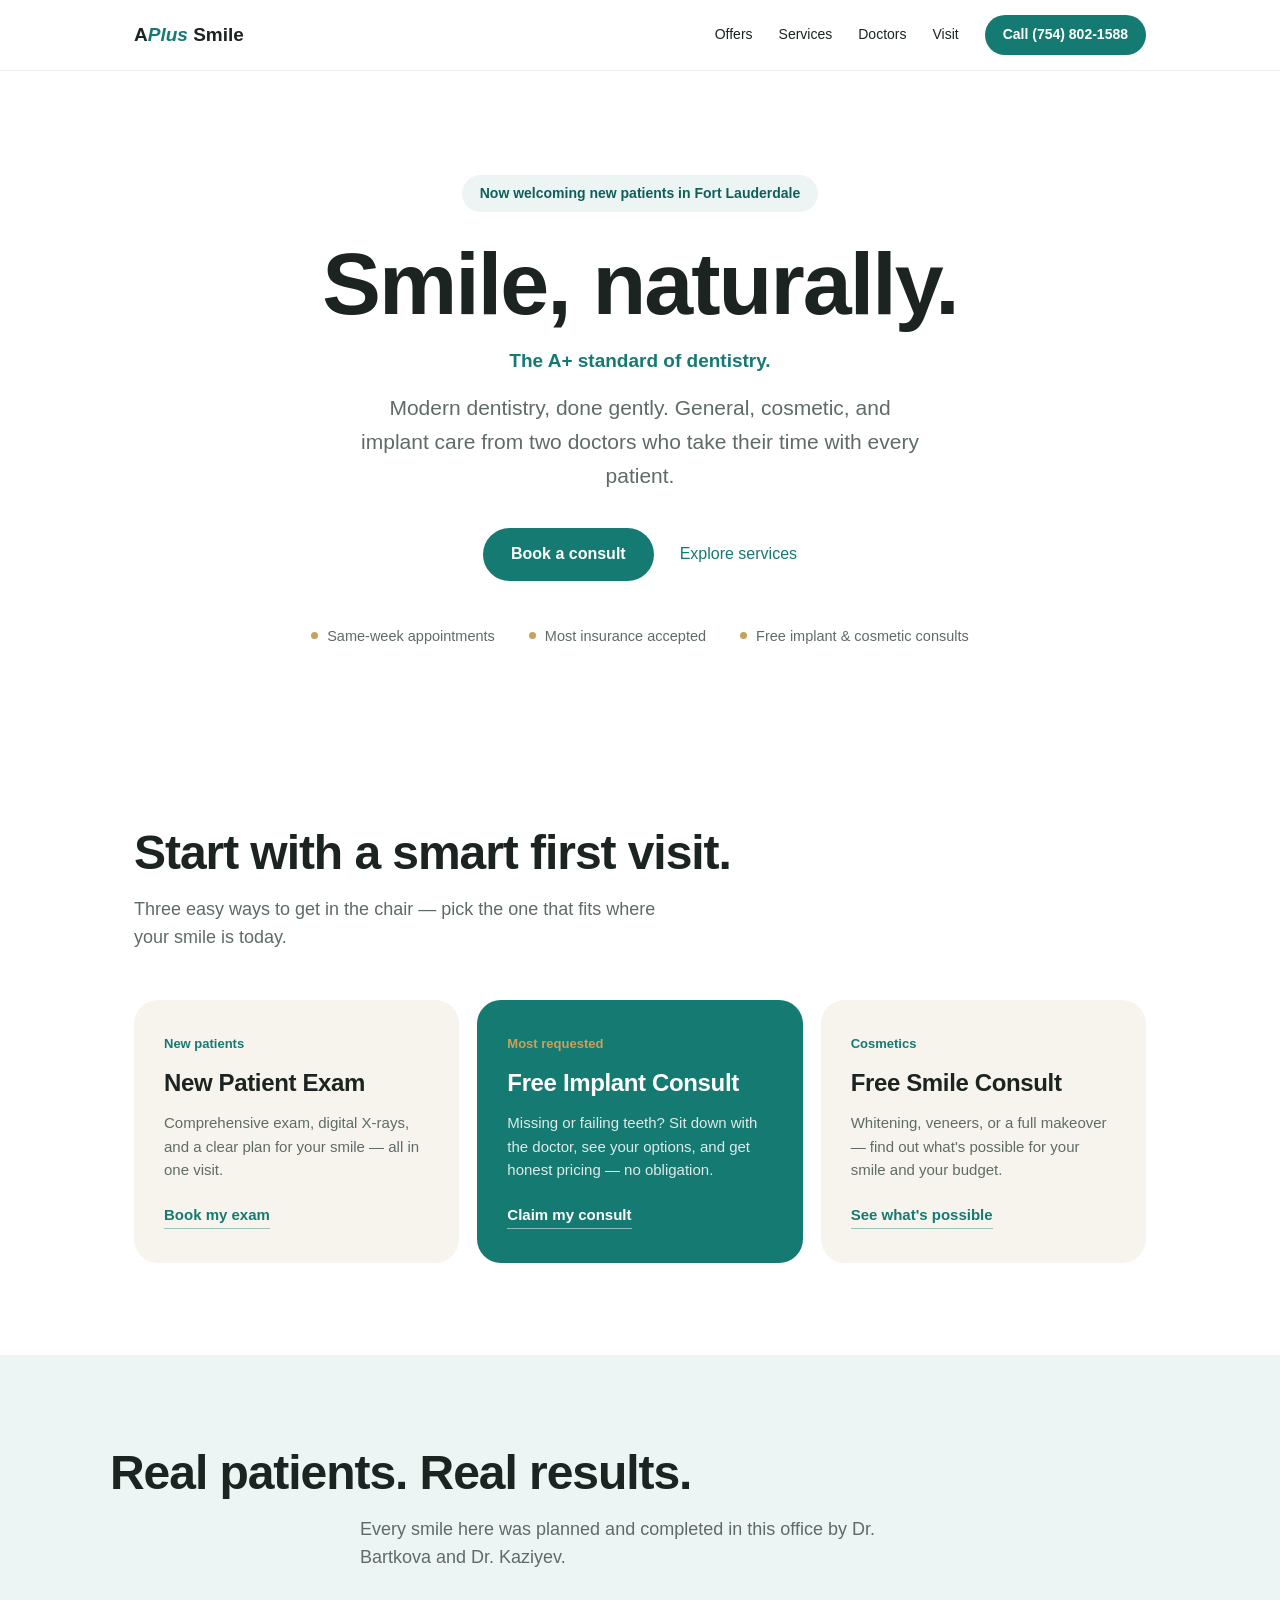
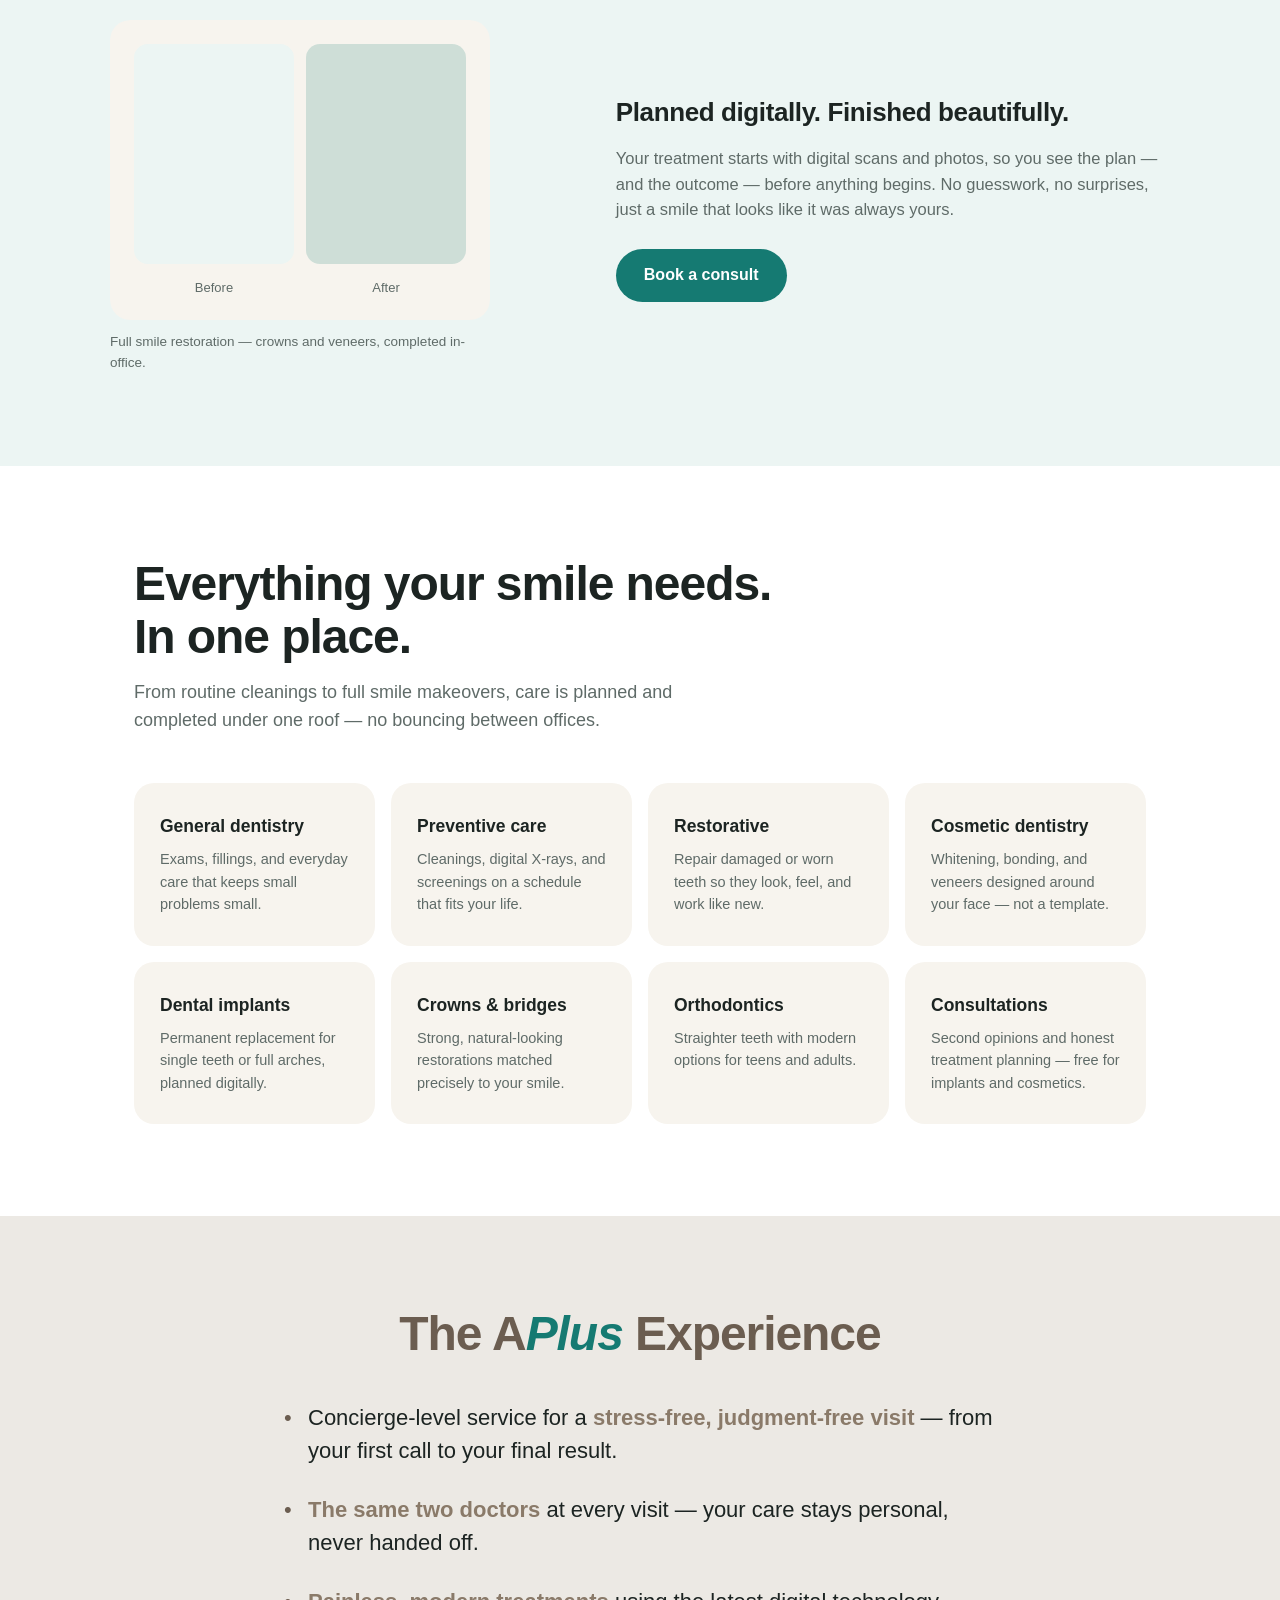
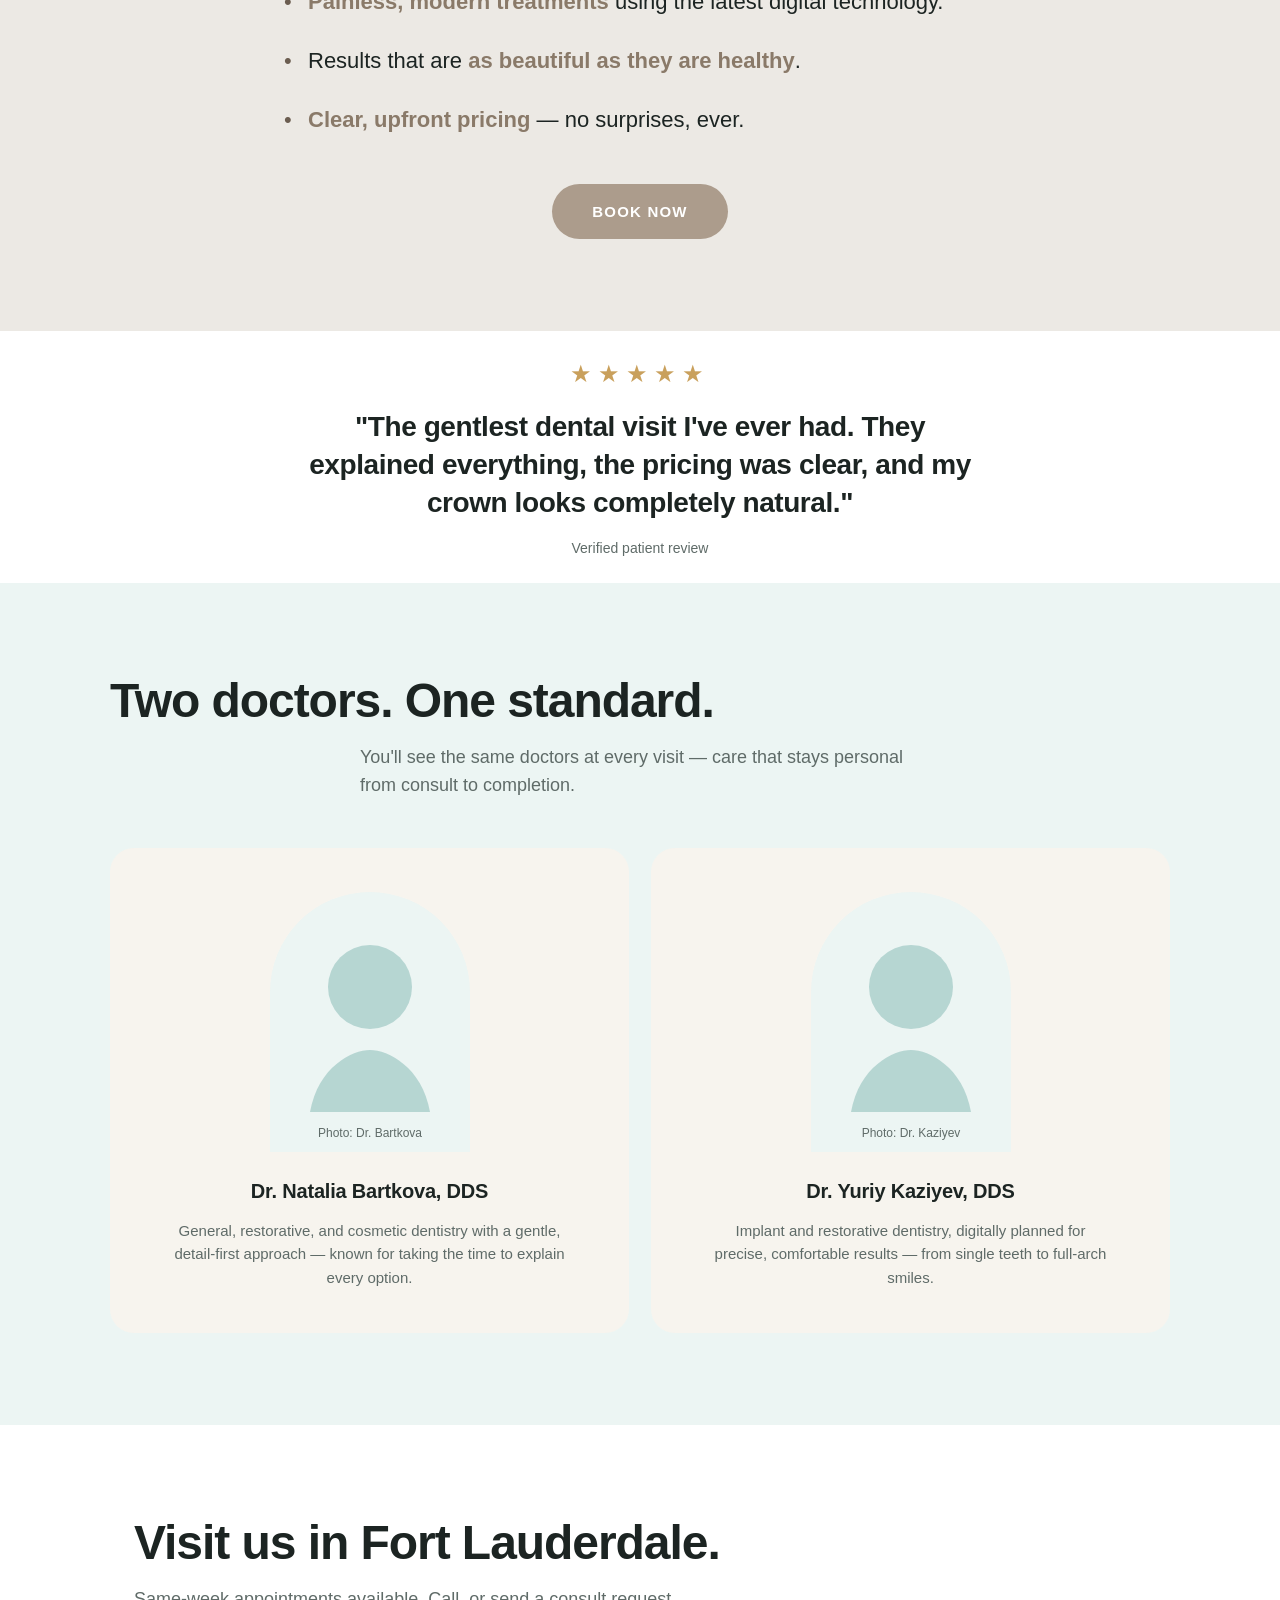
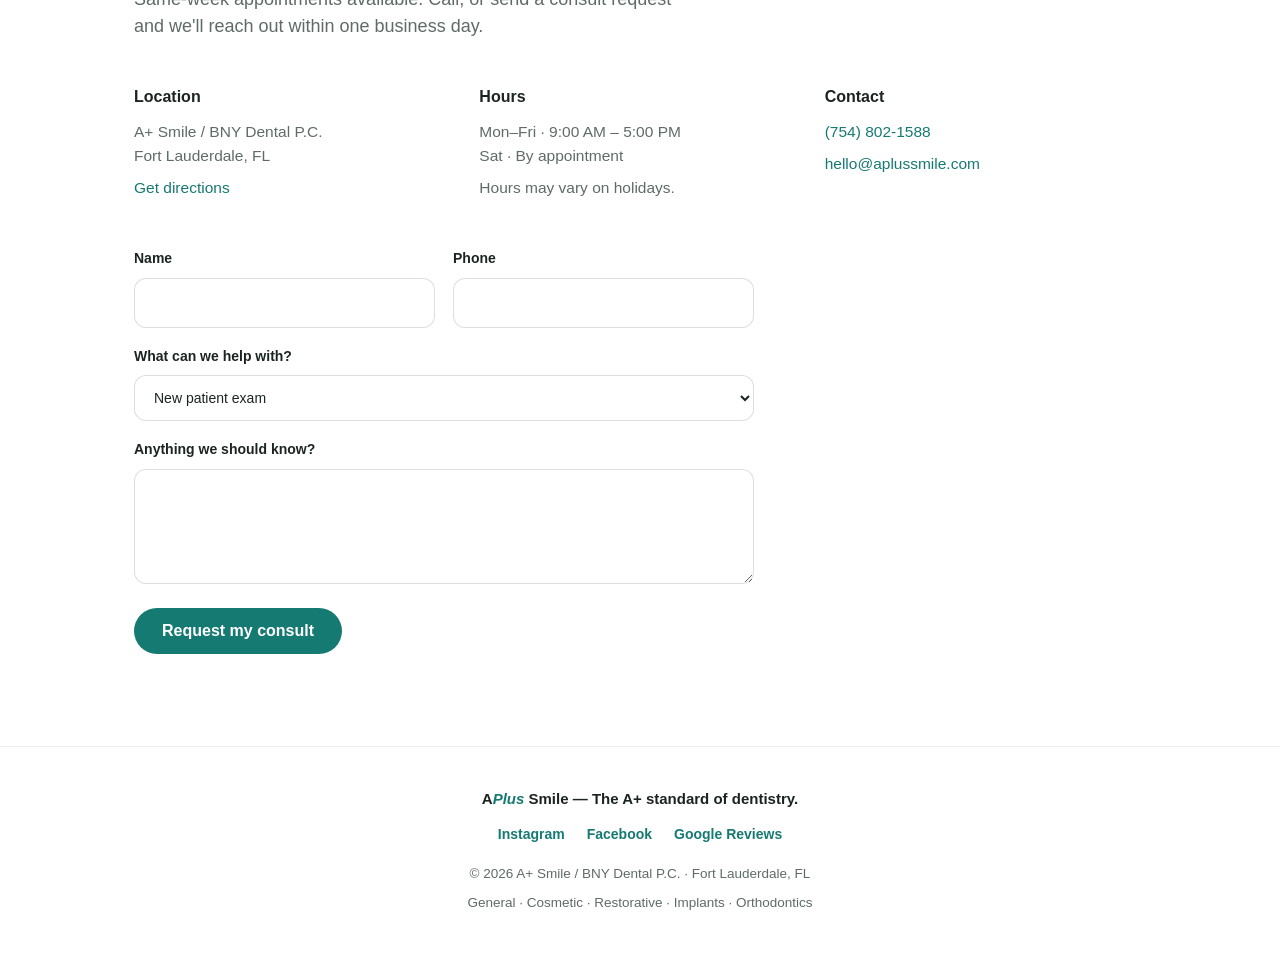
==== commit 622e0fce: "Add files via upload" ====
--- a/index.html
+++ b/index.html
@@ -3,982 +3,543 @@
 <head>
 <meta charset="UTF-8">
 <meta name="viewport" content="width=device-width, initial-scale=1.0">
-<meta name="robots" content="noindex, nofollow">
-<title>One Case</title>
-<meta name="description" content="One Case — see what remakes, adjustments and long turnarounds cost your practice in your own numbers, then try a single crown the Dandy way.">
-<link rel="preconnect" href="https://fonts.googleapis.com">
-<link rel="preconnect" href="https://fonts.gstatic.com" crossorigin>
-<link href="https://fonts.googleapis.com/css2?family=Instrument+Sans:ital,wght@0,400;0,500;0,600;0,700;1,400&display=swap" rel="stylesheet">
+<meta name="color-scheme" content="light only">
+<meta name="supported-color-schemes" content="light">
+<title>A+ Smile / BNY Dental — Fort Lauderdale, FL</title>
+<meta name="description" content="A+ Smile / BNY Dental P.C. — modern general, cosmetic, and implant dentistry in Fort Lauderdale. Dr. Natalia Bartkova, DDS and Dr. Yuriy Kaziyev, DDS.">
 <style>
-:root{
-  --ink:#1D1D1F;
-  --ink-2:#3A3A3F;
-  --muted:#6E6E73;
-  --hair:#E5E5EA;
-  --white:#FFFFFF;
-  --ground:#F5F5F7;
-  --accent:#0A7C86;
-  --accent-ink:#075C64;
-  --accent-soft:#E6F3F4;
-  --loss:#B42318;
-  --loss-soft:#FBEDEB;
-  --night:#0B0B0D;
-  --night-2:#1C1C21;
-  --night-text:#F5F5F7;
-  --night-muted:#9A9AA3;
-  --font:'Instrument Sans',-apple-system,'SF Pro Display','SF Pro Text','Helvetica Neue',Helvetica,Arial,sans-serif;
-  --r:20px;
-  --max:1040px;
-  --ease:cubic-bezier(.22,.61,.36,1);
-}
-*{box-sizing:border-box;margin:0;padding:0}
-html{scroll-behavior:smooth;-webkit-text-size-adjust:100%}
-body{background:var(--white);color:var(--ink);font-family:var(--font);font-size:17px;line-height:1.5;-webkit-font-smoothing:antialiased;letter-spacing:-.005em}
-a{color:inherit;text-decoration:none}
-button{font:inherit;color:inherit;background:none;border:0;cursor:pointer}
-img,svg{display:block;max-width:100%}
-:focus-visible{outline:2px solid var(--accent);outline-offset:3px;border-radius:6px}
-.wrap{max-width:var(--max);margin:0 auto;padding:0 24px}
-.narrow{max-width:680px;margin:0 auto}
-
-/* ---------- type scale ---------- */
-h1,h2,h3{text-wrap:balance;letter-spacing:-.03em;font-weight:600;line-height:1.05}
-h1{font-size:clamp(40px,7vw,76px)}
-h2{font-size:clamp(34px,5.4vw,62px)}
-h3{font-size:clamp(20px,2.4vw,26px);letter-spacing:-.02em;line-height:1.2}
-.lede{font-size:clamp(18px,2vw,22px);line-height:1.45;color:var(--ink-2);letter-spacing:-.01em}
-.eyebrow{font-size:13px;font-weight:600;letter-spacing:.08em;text-transform:uppercase;color:var(--accent)}
-.center{text-align:center}
-.center .narrow p{margin-left:auto;margin-right:auto}
-
-/* ---------- nav ---------- */
-.nav{position:sticky;top:0;z-index:40;background:rgba(255,255,255,.78);backdrop-filter:saturate(180%) blur(20px);-webkit-backdrop-filter:saturate(180%) blur(20px);border-bottom:1px solid rgba(0,0,0,.06)}
-.nav .wrap{height:56px;display:flex;align-items:center;justify-content:space-between;gap:16px}
-.brand{font-weight:600;letter-spacing:-.02em;font-size:17px}
-.brand span{color:var(--muted);font-weight:500}
-.nav-links{display:flex;gap:26px;font-size:14px;color:var(--ink-2)}
-.nav-links a:hover{color:var(--ink)}
-@media(max-width:720px){.nav-links{display:none}}
-.btn{display:inline-flex;align-items:center;gap:8px;padding:12px 22px;border-radius:999px;font-weight:600;font-size:15px;letter-spacing:-.01em;transition:transform .2s var(--ease),background .2s,box-shadow .2s;white-space:nowrap}
-.btn:hover{transform:translateY(-1px)}
-.btn:active{transform:translateY(0)}
-.btn-dark{background:var(--ink);color:#fff}
-.btn-dark:hover{background:#000}
-.btn-accent{background:var(--accent);color:#fff;box-shadow:0 8px 24px rgba(10,124,134,.28)}
-.btn-accent:hover{background:var(--accent-ink)}
-.btn-ghost{color:var(--accent-ink);padding-left:6px;padding-right:6px}
-.btn-ghost:hover{text-decoration:underline;transform:none}
-.btn-sm{padding:8px 16px;font-size:14px}
-.btn-lg{padding:16px 30px;font-size:17px}
-.btn svg{width:16px;height:16px}
-
-/* ---------- sections ---------- */
-section{padding:clamp(96px,13vw,168px) 0}
-.band{background:var(--ground)}
-.night{background:var(--night);color:var(--night-text)}
-.night .lede{color:var(--night-muted)}
-.night .eyebrow{color:#5FC6CE}
-
-/* ---------- hero ---------- */
-.hero{padding:clamp(72px,11vw,140px) 0 clamp(56px,7vw,96px)}
-.hero h1{max-width:820px;margin:18px auto 0}
-.hero .lede{max-width:600px;margin:26px auto 0}
-.hero .cta{display:flex;gap:14px;justify-content:center;flex-wrap:wrap;margin-top:38px}
-.hero .hint{margin-top:22px;font-size:14px;color:var(--muted)}
-.hero h1 em{font-style:normal;color:var(--muted);font-weight:500}
-
-/* ---------- pain scenes ---------- */
-.scenes{display:grid;grid-template-columns:repeat(3,1fr);gap:40px 36px;margin-top:56px}
-@media(max-width:820px){.scenes{grid-template-columns:1fr;gap:34px}}
-.scene .time{font-size:13px;font-weight:600;color:var(--muted);letter-spacing:.02em;font-variant-numeric:tabular-nums}
-.scene h3{margin-top:10px}
-.scene p{margin-top:12px;color:var(--ink-2);max-width:34ch}
-.scene .cost{margin-top:14px;font-size:14px;font-weight:600;color:var(--loss)}
-
-/* ---------- calculator ---------- */
-.calc-head{max-width:640px;margin:0 auto}
-.calc-head .lede{margin-top:16px}
-.calc{margin-top:48px;background:var(--white);border-radius:28px;box-shadow:0 1px 0 rgba(0,0,0,.04),0 24px 60px -30px rgba(0,0,0,.18);overflow:hidden}
-.calc-grid{display:grid;grid-template-columns:1.1fr 1fr}
-@media(max-width:860px){.calc-grid{grid-template-columns:1fr}}
-.inputs{padding:clamp(28px,4vw,48px)}
-.inputs h3{font-size:15px;font-weight:600;letter-spacing:.06em;text-transform:uppercase;color:var(--muted)}
-.field{padding:22px 0;border-bottom:1px solid var(--hair)}
-.field:last-of-type{border-bottom:0}
-.field-top{display:flex;justify-content:space-between;align-items:baseline;gap:16px}
-.field label{font-weight:500;font-size:16px}
-.field .sub{font-size:13px;color:var(--muted);margin-top:2px}
-.val{display:inline-flex;align-items:baseline;gap:2px;font-weight:600;font-size:22px;letter-spacing:-.02em;font-variant-numeric:tabular-nums}
-.val input{width:5.2ch;border:0;background:transparent;font:inherit;text-align:right;color:var(--ink);padding:2px 0;border-bottom:1.5px solid transparent;-moz-appearance:textfield}
-.val input::-webkit-outer-spin-button,.val input::-webkit-inner-spin-button{-webkit-appearance:none;margin:0}
-.val input:focus{outline:none;border-bottom-color:var(--accent)}
-.val .unit{font-size:14px;color:var(--muted);font-weight:500}
-input[type=range]{-webkit-appearance:none;appearance:none;width:100%;height:28px;background:transparent;margin-top:10px;cursor:pointer}
-input[type=range]::-webkit-slider-runnable-track{height:4px;border-radius:2px;background:linear-gradient(90deg,var(--accent) var(--pct,50%),var(--hair) var(--pct,50%))}
-input[type=range]::-moz-range-track{height:4px;border-radius:2px;background:var(--hair)}
-input[type=range]::-moz-range-progress{height:4px;border-radius:2px;background:var(--accent)}
-input[type=range]::-webkit-slider-thumb{-webkit-appearance:none;width:26px;height:26px;border-radius:50%;background:#fff;border:0;margin-top:-11px;box-shadow:0 1px 3px rgba(0,0,0,.25),0 4px 12px rgba(0,0,0,.12);transition:transform .15s}
-input[type=range]::-moz-range-thumb{width:26px;height:26px;border-radius:50%;background:#fff;border:0;box-shadow:0 1px 3px rgba(0,0,0,.25),0 4px 12px rgba(0,0,0,.12)}
-input[type=range]:active::-webkit-slider-thumb{transform:scale(1.08)}
-.result{background:var(--night);color:var(--night-text);padding:clamp(28px,4vw,48px);display:flex;flex-direction:column;justify-content:space-between;gap:28px}
-.result .lbl{font-size:13px;font-weight:600;letter-spacing:.08em;text-transform:uppercase;color:var(--night-muted)}
-.big{font-size:clamp(52px,7vw,84px);font-weight:600;letter-spacing:-.045em;line-height:1;margin-top:10px;font-variant-numeric:tabular-nums;color:#fff}
-.big small{font-size:.38em;font-weight:500;color:var(--night-muted);letter-spacing:-.01em;margin-left:6px}
-.result .explain{color:var(--night-muted);font-size:15px;margin-top:12px;max-width:34ch}
-.stats{display:grid;grid-template-columns:1fr 1fr;gap:18px;border-top:1px solid rgba(255,255,255,.12);padding-top:22px}
-.stat b{display:block;font-size:26px;font-weight:600;letter-spacing:-.03em;font-variant-numeric:tabular-nums}
-.stat span{font-size:13px;color:var(--night-muted)}
-.monthly{background:var(--night-2);border-radius:16px;padding:18px 20px;display:flex;align-items:center;gap:14px}
-.monthly .dot{width:10px;height:10px;border-radius:50%;background:#FF6B57;box-shadow:0 0 0 4px rgba(255,107,87,.22);flex-shrink:0;animation:pulse 2.2s infinite}
-@keyframes pulse{0%,100%{box-shadow:0 0 0 4px rgba(255,107,87,.22)}50%{box-shadow:0 0 0 8px rgba(255,107,87,.08)}}
-.monthly p{font-size:15px;line-height:1.4}
-.monthly b{font-variant-numeric:tabular-nums;color:#fff}
-.assume{margin-top:22px;text-align:center}
-.assume summary{display:inline-block;font-size:14px;color:var(--muted);cursor:pointer;list-style:none;padding:6px 12px;border-radius:999px}
-.assume summary::-webkit-details-marker{display:none}
-.assume summary:hover{color:var(--ink);background:rgba(0,0,0,.04)}
-.assume-body{margin:14px auto 0;max-width:760px;background:var(--white);border-radius:18px;padding:22px;display:grid;grid-template-columns:repeat(3,1fr);gap:18px;text-align:left}
-@media(max-width:720px){.assume-body{grid-template-columns:1fr}}
-.assume-body label{display:block;font-size:13px;color:var(--muted);margin-bottom:6px}
-.assume-body input{width:100%;font:inherit;font-size:16px;padding:10px 12px;border:1px solid var(--hair);border-radius:10px;background:var(--ground);color:var(--ink);font-variant-numeric:tabular-nums}
-.assume-body input:focus{outline:none;border-color:var(--accent);background:#fff}
-.assume-note{grid-column:1/-1;font-size:13px;color:var(--muted);line-height:1.5}
-
-/* ---------- product moment (night) ---------- */
-.rail{margin:56px auto 0;max-width:880px;background:var(--night-2);border:1px solid rgba(255,255,255,.08);border-radius:24px;padding:28px 28px 26px;box-shadow:0 40px 100px -40px rgba(0,0,0,.8)}
-.rail-top{display:flex;justify-content:space-between;align-items:center;gap:12px;flex-wrap:wrap}
-.rail-top .case{font-weight:600;letter-spacing:-.01em}
-.rail-top .case span{color:var(--night-muted);font-weight:400;margin-left:8px}
-.live{display:inline-flex;align-items:center;gap:8px;font-size:12px;font-weight:600;letter-spacing:.08em;text-transform:uppercase;color:#5FC6CE}
-.live i{width:7px;height:7px;border-radius:50%;background:#5FC6CE;box-shadow:0 0 0 3px rgba(95,198,206,.2)}
-.stages{display:flex;margin-top:30px}
-.stage{flex:1;text-align:center;position:relative}
-.dot{width:12px;height:12px;border-radius:50%;background:#33333B;margin:0 auto;position:relative;z-index:2;transition:background .5s var(--ease),box-shadow .5s var(--ease)}
-.stage.done .dot{background:var(--accent);box-shadow:0 0 0 4px rgba(10,124,134,.28)}
-.stage.active .dot{background:#fff;box-shadow:0 0 0 5px rgba(255,255,255,.18)}
-.bar{position:absolute;top:5px;left:-50%;width:100%;height:2px;background:#33333B;z-index:1;overflow:hidden}
-.bar::after{content:"";position:absolute;inset:0;background:var(--accent);transform:scaleX(0);transform-origin:left;transition:transform .6s var(--ease)}
-.stage:first-child .bar{display:none}
-.stage.done .bar::after,.stage.active .bar::after{transform:scaleX(1)}
-.stage span{display:block;margin-top:12px;font-size:13px;color:var(--night-muted);transition:color .4s}
-.stage.done span,.stage.active span{color:#fff}
-.rail-msg{margin-top:26px;min-height:24px;font-size:16px;color:#fff;letter-spacing:-.01em}
-.rail-msg small{display:block;color:var(--night-muted);font-size:13px;margin-top:4px}
-.pillars{display:grid;grid-template-columns:repeat(3,1fr);gap:36px;margin-top:64px;max-width:960px;margin-left:auto;margin-right:auto}
-@media(max-width:820px){.pillars{grid-template-columns:1fr;gap:30px}}
-.pillar .k{font-size:clamp(30px,3.6vw,40px);font-weight:600;letter-spacing:-.035em;line-height:1;font-variant-numeric:tabular-nums}
-.pillar h3{margin-top:12px;font-size:18px}
-.pillar p{margin-top:8px;color:var(--night-muted);font-size:15px;max-width:32ch}
-
-/* ---------- case types (tabs) ---------- */
-.tabs{margin-top:44px;display:flex;justify-content:center}
-.tablist{display:inline-flex;gap:4px;padding:4px;background:var(--ground);border-radius:999px;max-width:100%;overflow-x:auto;scrollbar-width:none}
-.tablist::-webkit-scrollbar{display:none}
-.tab{padding:9px 16px;border-radius:999px;font-size:14px;font-weight:500;color:var(--ink-2);white-space:nowrap;transition:background .2s,color .2s,box-shadow .2s}
-.tab:hover{color:var(--ink)}
-.tab[aria-selected="true"]{background:var(--white);color:var(--ink);font-weight:600;box-shadow:0 1px 2px rgba(0,0,0,.08),0 4px 12px rgba(0,0,0,.06)}
-.tab .soon{display:inline-block;margin-left:8px;font-size:11px;font-weight:600;letter-spacing:.06em;text-transform:uppercase;color:var(--accent-ink);background:var(--accent-soft);padding:2px 7px;border-radius:999px;vertical-align:1px}
-.panel{display:none;margin:36px auto 0;max-width:880px;background:var(--ground);border-radius:28px;padding:clamp(28px,4vw,44px)}
-.panel.on{display:grid;grid-template-columns:1.1fr 1fr;gap:36px;animation:fade .35s var(--ease)}
-@media(max-width:820px){.panel.on{grid-template-columns:1fr;gap:26px}}
-@keyframes fade{from{opacity:0;transform:translateY(6px)}to{opacity:1;transform:none}}
-.panel h3{font-size:clamp(24px,3vw,32px)}
-.panel .lede{margin-top:12px;font-size:17px}
-.panel ul{list-style:none;display:flex;flex-direction:column;gap:0}
-.panel li{display:grid;grid-template-columns:84px 1fr;gap:14px;padding:12px 0;border-top:1px solid var(--hair);font-size:15px;line-height:1.4}
-.panel li:first-child{border-top:0;padding-top:0}
-.panel li b{font-size:13px;font-weight:600;color:var(--muted);letter-spacing:.02em;padding-top:2px}
-.panel .badge{display:inline-block;font-size:12px;font-weight:600;letter-spacing:.08em;text-transform:uppercase;color:var(--accent-ink);background:var(--accent-soft);padding:6px 12px;border-radius:999px;margin-bottom:14px}
-.panel .until{margin-top:20px;background:var(--white);border-radius:18px;padding:16px 20px;font-size:14px;color:var(--ink-2);line-height:1.5}
-.panel .until b{color:var(--ink);font-weight:600}
-/* ---------- scanner ---------- */
-.spec{display:grid;grid-template-columns:repeat(3,1fr);gap:0;margin-top:72px;border-top:1px solid var(--hair)}
-@media(max-width:820px){.spec{grid-template-columns:1fr}}
-.spec div{padding:28px 24px;border-bottom:1px solid var(--hair);text-align:left}
-@media(min-width:821px){.spec div:not(:nth-child(3n+1)){border-left:1px solid var(--hair)}}
-.spec b{display:block;font-size:clamp(24px,2.8vw,32px);font-weight:600;letter-spacing:-.035em;color:var(--ink);line-height:1;font-variant-numeric:tabular-nums}
-.spec span{display:block;margin-top:10px;font-size:14px;color:var(--muted);line-height:1.45}
-.models{display:grid;grid-template-columns:1fr 1fr;gap:18px;margin-top:44px}
-@media(max-width:640px){.models{grid-template-columns:1fr}}
-.models div{background:var(--ground);border-radius:22px;padding:26px 28px;text-align:left}
-.models b{display:block;font-size:17px;font-weight:600;letter-spacing:-.02em;color:var(--ink)}
-.models span{display:block;margin-top:6px;font-size:14px;color:var(--muted);line-height:1.45}
-.scanner-note{margin-top:30px;font-size:13px;color:var(--muted);text-align:center}
-
-/* ---------- apple-style statement + numbers ---------- */
-.state{padding:clamp(96px,14vw,180px) 0;text-align:center}
-.state .kicker{font-size:13px;font-weight:600;letter-spacing:.1em;text-transform:uppercase;color:var(--accent)}
-.state h2{margin-top:18px;font-size:clamp(38px,6.6vw,78px);letter-spacing:-.04em;line-height:1.02}
-.state h2 em{font-style:normal;color:var(--muted)}
-.state p{margin:26px auto 0;max-width:600px;font-size:clamp(17px,1.9vw,21px);line-height:1.5;color:var(--ink-2)}
-.state .huge{font-size:clamp(88px,17vw,190px);font-weight:600;letter-spacing:-.055em;line-height:.9;color:var(--accent);font-variant-numeric:tabular-nums}
-.state .huge sup{font-size:.22em;font-weight:600;letter-spacing:-.01em;vertical-align:baseline;position:relative;top:-1.9em;margin-left:6px}
-.state.dark{background:var(--night);color:var(--night-text)}
-.state.dark h2{color:#fff}
-.state.dark p{color:var(--night-muted)}
-.state.dark .huge{color:#fff}
-
-.nums{display:grid;grid-template-columns:repeat(3,1fr);gap:24px;margin-top:64px;text-align:center}
-@media(max-width:760px){.nums{grid-template-columns:1fr;gap:44px}}
-.nums .n{font-size:clamp(46px,6.4vw,74px);font-weight:600;letter-spacing:-.045em;line-height:1;color:var(--ink);font-variant-numeric:tabular-nums}
-.nums p{margin-top:12px;font-size:15px;color:var(--muted);max-width:250px;margin-left:auto;margin-right:auto;line-height:1.45}
-.nums .src{margin-top:44px;font-size:12px;color:var(--muted);grid-column:1/-1}
-
-.gtee{display:grid;grid-template-columns:repeat(4,1fr);gap:18px;margin-top:60px}
-@media(max-width:900px){.gtee{grid-template-columns:repeat(2,1fr)}}
-@media(max-width:520px){.gtee{grid-template-columns:1fr}}
-.gtee div{background:var(--white);border-radius:22px;padding:26px 24px}
-.gtee b{display:block;font-size:16px;font-weight:600;letter-spacing:-.02em;color:var(--ink)}
-.gtee span{display:block;margin-top:8px;font-size:14px;color:var(--muted);line-height:1.45}
-
-.proofline{margin:38px auto 0;max-width:640px;text-align:center;font-size:19px;font-weight:500;letter-spacing:-.02em;color:var(--ink);line-height:1.4}
-.proofline span{display:block;margin-top:8px;font-size:13px;font-weight:400;letter-spacing:0;color:var(--muted);line-height:1.5}
-.panel .tt{grid-column:1/-1;margin-top:20px;padding-top:16px;border-top:1px solid var(--hair);font-size:13px;color:var(--muted);letter-spacing:.01em}
-.types-note{margin-top:22px;text-align:center;font-size:13px;color:var(--muted)}
-
-/* ---------- proof / how ---------- */
-.compare{display:grid;grid-template-columns:1fr 1fr;gap:20px;margin-top:52px}
-@media(max-width:820px){.compare{grid-template-columns:1fr}}
-.col{background:var(--white);border-radius:24px;padding:30px}
-.col.now{background:var(--ground)}
-.col .tag{font-size:13px;font-weight:600;letter-spacing:.06em;text-transform:uppercase;color:var(--muted)}
-.col.next .tag{color:var(--accent)}
-.col h3{margin-top:8px}
-.col .span{margin-top:4px;font-size:15px;color:var(--muted)}
-.col ol{list-style:none;margin-top:22px;display:flex;flex-direction:column;gap:0}
-.col li{display:grid;grid-template-columns:82px 1fr;gap:14px;padding:12px 0;border-top:1px solid var(--hair);font-size:15px;line-height:1.4}
-.col li:first-child{border-top:0}
-.col li b{font-weight:600;color:var(--muted);font-size:13px;letter-spacing:.02em;padding-top:2px;font-variant-numeric:tabular-nums}
-.col li.pain span{color:var(--loss)}
-.col li.win span{color:var(--accent-ink);font-weight:500}
-
-/* ---------- try ---------- */
-.steps{display:grid;grid-template-columns:repeat(3,1fr);gap:26px;margin-top:52px}
-@media(max-width:820px){.steps{grid-template-columns:1fr}}
-.step{background:var(--white);border-radius:24px;padding:30px;min-height:190px;display:flex;flex-direction:column;justify-content:flex-start;gap:12px}
-.step .n{width:34px;height:34px;border-radius:50%;background:var(--accent-soft);color:var(--accent-ink);display:grid;place-items:center;font-weight:600;font-size:14px}
-.step p{color:var(--ink-2);font-size:15px}
-.try-cta{margin-top:56px;text-align:center}
-.try-cta .btn{margin-bottom:16px}
-.try-cta p{color:var(--muted);font-size:15px}
-.contact{scroll-margin-top:90px;margin:34px auto 0;max-width:520px;background:var(--white);border:1px solid var(--hair);border-radius:24px;padding:26px 28px;text-align:left;display:flex;gap:18px;align-items:flex-start}
-@media(max-width:560px){.contact{flex-direction:column;gap:14px;text-align:center;align-items:center}}
-.contact .who{flex:1}
-.contact .nm{font-size:18px;font-weight:600;letter-spacing:-.02em;color:var(--ink)}
-.contact .ti{margin-top:2px;font-size:14px;color:var(--muted)}
-.contact .lines{margin-top:14px;display:flex;flex-direction:column;gap:8px}
-.contact .lines a{display:inline-flex;align-items:center;gap:9px;font-size:15px;color:var(--accent-ink);font-weight:500;word-break:break-word}
-.contact .lines a:hover{text-decoration:underline}
-.contact .lines svg{width:15px;height:15px;flex:none;color:var(--accent)}
-.contact .av{width:52px;height:52px;border-radius:50%;background:var(--accent-soft);color:var(--accent-ink);display:grid;place-items:center;font-weight:600;font-size:17px;letter-spacing:-.01em;flex:none}
-.keep{display:flex;flex-wrap:wrap;justify-content:center;gap:10px;margin-top:34px}
-.keep span{font-size:14px;color:var(--ink-2);background:var(--white);border:1px solid var(--hair);padding:8px 14px;border-radius:999px;display:inline-flex;align-items:center;gap:8px}
-.keep svg{width:14px;height:14px;color:var(--accent)}
-
-/* ---------- footer ---------- */
-footer{padding:40px 0 64px;font-size:13px;color:var(--muted);text-align:center;line-height:1.6}
-footer .rep{color:var(--ink);font-weight:500}
-
-/* ---------- reveal ---------- */
-.rv{opacity:0;transform:translateY(18px);transition:opacity .8s var(--ease),transform .8s var(--ease)}
-.rv.in{opacity:1;transform:none}
-.rv.d1{transition-delay:.08s}.rv.d2{transition-delay:.16s}.rv.d3{transition-delay:.24s}
-
-/* ---------- presenter drawer ---------- */
-.pres{position:fixed;top:0;right:0;height:100%;width:min(420px,92vw);background:var(--night);color:var(--night-text);z-index:60;transform:translateX(105%);transition:transform .35s var(--ease);box-shadow:-30px 0 80px rgba(0,0,0,.35);display:flex;flex-direction:column}
-.pres.open{transform:none}
-.pres header{padding:18px 22px;border-bottom:1px solid rgba(255,255,255,.1);display:flex;justify-content:space-between;align-items:center}
-.pres header b{font-size:13px;letter-spacing:.08em;text-transform:uppercase;color:#5FC6CE}
-.pres header button{color:var(--night-muted);font-size:13px;padding:6px 10px;border-radius:8px}
-.pres header button:hover{background:rgba(255,255,255,.08);color:#fff}
-.pres-body{overflow-y:auto;padding:8px 22px 40px;font-size:14px;line-height:1.5}
-.pres details{border-bottom:1px solid rgba(255,255,255,.08);padding:14px 0}
-.pres summary{cursor:pointer;font-weight:600;font-size:15px;list-style:none;display:flex;justify-content:space-between;align-items:center}
-.pres summary::-webkit-details-marker{display:none}
-.pres summary::after{content:"+";color:var(--night-muted);font-weight:400}
-.pres details[open] summary::after{content:"–"}
-.pres .say{margin-top:12px;padding:12px 14px;background:var(--night-2);border-left:2px solid #5FC6CE;border-radius:0 10px 10px 0}
-.pres .say + .say{margin-top:8px}
-.pres .say q{quotes:"“" "”";color:#fff}
-.pres .do{margin-top:8px;color:var(--night-muted);font-size:13px}
-.pres .do b{color:#E2E2E6;font-weight:600}
-.pres .why{margin-top:6px;font-size:12.5px;color:#7FBFC5}
-.pres .why::before{content:"Why it works · ";color:var(--night-muted)}
-.pres-tip{margin:12px 0 4px;font-size:12px;color:var(--night-muted)}
-.pres-tip kbd{font:inherit;background:var(--night-2);padding:1px 6px;border-radius:5px;color:#fff}
-
-@media(prefers-reduced-motion:reduce){
-  html{scroll-behavior:auto}
-  .rv{opacity:1;transform:none;transition:none}
-  .btn,.dot,.bar::after,.pres,.stage span{transition:none}
-  .monthly .dot{animation:none}
-}
+/* APlus Smile / BNY Dental — brand system
+   Strategy: align web palette with the practice's printed logo (teal tooth
+   + gold swoosh) for cross-touchpoint consistency. Teal = trust/medical,
+   gold = premium warmth, white = clean/clinical-calm.
+   Palette: white · ink #1C2422 · teal #157A72 · aqua tint #ECF5F3 ·
+   gold #C9A05C · gray #5F6B68 */
+* { margin: 0; padding: 0; box-sizing: border-box; }
+:root {
+  --ink: #1C2422;
+  --gray: #5F6B68;
+  --teal: #157A72;
+  --teal-deep: #0F5F59;
+  --aqua: #ECF5F3;
+  --sand: #F7F4EE;
+  --gold: #C9A05C;
+}
+html {
+  scroll-behavior: smooth;
+  color-scheme: only light;
+  background-color: #ffffff !important;
+}
+body {
+  font-family: -apple-system, BlinkMacSystemFont, "SF Pro Display", "Segoe UI", Roboto, sans-serif;
+  color: var(--ink);
+  background-color: #ffffff !important;
+  -webkit-font-smoothing: antialiased;
+  line-height: 1.55;
+}
+h1, h2 { font-weight: 700; letter-spacing: -0.022em; }
+.logo-plus { font-style: italic; color: var(--teal); }
+/* Nav */
+.nav {
+  position: sticky; top: 0; z-index: 50;
+  background: rgba(255,255,255,.85);
+  backdrop-filter: blur(14px);
+  -webkit-backdrop-filter: blur(14px);
+  border-bottom: 1px solid rgba(28,36,34,.08);
+}
+.nav-inner {
+  max-width: 1060px; margin: 0 auto;
+  display: flex; align-items: center; justify-content: space-between;
+  padding: 15px 24px;
+}
+.nav-logo {
+  font-weight: 700; font-size: 19px; color: var(--ink);
+  text-decoration: none;
+}
+.nav-links { display: flex; align-items: center; gap: 26px; }
+.nav-links a {
+  color: var(--ink); text-decoration: none; font-size: 14px;
+}
+.nav-links a:hover { color: var(--teal); }
+.nav-cta {
+  background: var(--teal); color: #fff !important;
+  padding: 9px 18px; border-radius: 999px; font-weight: 600;
+}
+.nav-cta:hover { background: var(--teal-deep); }
+/* Hero */
+.hero {
+  text-align: center;
+  padding: 104px 24px 88px;
+  max-width: 880px; margin: 0 auto;
+}
+.hero-badge {
+  display: inline-block;
+  background: var(--aqua); color: var(--teal-deep);
+  font-size: 14px; font-weight: 600;
+  padding: 8px 18px; border-radius: 999px;
+  margin-bottom: 26px;
+}
+.hero h1 {
+  font-size: clamp(48px, 8vw, 88px);
+  line-height: 1.04;
+  color: var(--ink);
+}
+.hero-motto {
+  color: var(--teal); font-size: clamp(16px, 2vw, 19px);
+  font-weight: 600;
+  margin-top: 16px;
+}
+.hero-sub {
+  color: var(--gray);
+  font-size: clamp(17px, 2.3vw, 21px); max-width: 560px;
+  margin: 16px auto 0;
+  line-height: 1.6;
+}
+.hero-actions {
+  margin-top: 36px;
+  display: flex; gap: 26px; justify-content: center; align-items: center;
+  flex-wrap: wrap;
+}
+.trust-row {
+  margin: 44px auto 0; padding: 0;
+  list-style: none;
+  display: flex; gap: 12px 34px; justify-content: center; flex-wrap: wrap;
+  color: var(--gray); font-size: 14.5px;
+}
+.trust-row li::before {
+  content: ""; display: inline-block;
+  width: 7px; height: 7px; border-radius: 50%;
+  background: var(--gold); margin-right: 9px;
+  vertical-align: 2px;
+}
+/* Buttons */
+.btn {
+  background: var(--teal); color: #fff; text-decoration: none;
+  padding: 14px 28px; border-radius: 999px;
+  font-size: 16px; font-weight: 600;
+  display: inline-block;
+  transition: background .2s ease;
+}
+.btn:hover { background: var(--teal-deep); }
+.btn:focus-visible, a:focus-visible {
+  outline: 3px solid var(--teal); outline-offset: 3px; border-radius: 6px;
+}
+.btn-link { color: var(--teal); text-decoration: none; font-size: 16px; font-weight: 500; }
+.btn-link:hover { text-decoration: underline; }
+/* Sections */
+.section {
+  max-width: 1060px; margin: 0 auto;
+  padding: 92px 24px;
+}
+.alt-tint {
+  max-width: none;
+  background: var(--aqua);
+}
+.alt-tint > * { max-width: 1060px; margin-left: auto; margin-right: auto; }
+.section h2 {
+  font-size: clamp(32px, 4.6vw, 48px);
+  line-height: 1.1;
+}
+.section-sub {
+  color: var(--gray); font-size: 18px; max-width: 560px;
+  margin-top: 16px;
+}
+/* Offers */
+.offers {
+  margin-top: 48px;
+  display: grid; grid-template-columns: repeat(3, 1fr); gap: 18px;
+}
+.offer {
+  display: flex; flex-direction: column;
+  background: var(--sand);
+  border-radius: 24px;
+  padding: 34px 30px;
+  text-decoration: none; color: var(--ink);
+  transition: transform .15s ease;
+}
+.offer:hover { transform: translateY(-3px); }
+.offer-featured {
+  background: var(--teal); color: #fff;
+}
+.offer-featured .offer-tag { color: var(--gold); }
+.offer-featured .offer-sub { color: rgba(255,255,255,.85); }
+.offer-featured .offer-cta { color: #fff; border-color: rgba(255,255,255,.5); }
+.offer-tag {
+  font-size: 13px; font-weight: 700; color: var(--teal);
+  margin-bottom: 10px;
+}
+.offer h3 { font-size: 24px; font-weight: 700; letter-spacing: -0.015em; }
+.offer-sub { font-size: 15px; color: var(--gray); margin-top: 10px; flex: 1; }
+.offer-cta {
+  margin-top: 22px; font-size: 15px; font-weight: 600;
+  color: var(--teal);
+  border-bottom: 1.5px solid rgba(21,122,114,.4);
+  width: fit-content; padding-bottom: 2px;
+}
+/* Results */
+.results {
+  margin-top: 48px;
+  display: grid; grid-template-columns: 1fr 1.2fr; gap: 44px;
+  align-items: center;
+}
+.result img {
+  width: 100%; max-width: 380px;
+  border-radius: 20px; display: block;
+}
+.result figcaption {
+  font-size: 13.5px; color: var(--gray); margin-top: 12px; max-width: 380px;
+}
+.results-copy h3 { font-size: 26px; font-weight: 700; letter-spacing: -0.015em; }
+.results-copy p { color: var(--gray); margin: 14px 0 26px; font-size: 16.5px; }
+/* Services grid */
+.grid {
+  margin-top: 48px;
+  display: grid; grid-template-columns: repeat(4, 1fr); gap: 16px;
+}
+.card {
+  background: var(--sand);
+  border-radius: 20px;
+  padding: 30px 26px;
+}
+.card h3 { font-size: 17.5px; font-weight: 700; margin-bottom: 8px; }
+.card p { color: var(--gray); font-size: 14.5px; }
+/* The APlus Experience — warm neutral block */
+.experience {
+  max-width: none;
+  background: #ECE9E4;
+  text-align: center;
+}
+.experience > * { max-width: 720px; margin-left: auto; margin-right: auto; }
+.experience h2 { color: #6B5D50; }
+.exp-list {
+  list-style: none;
+  margin-top: 40px;
+  text-align: left;
+  display: flex; flex-direction: column; gap: 26px;
+}
+.exp-list li {
+  font-size: clamp(18px, 2.4vw, 22px);
+  line-height: 1.5;
+  color: var(--ink);
+  padding-left: 28px;
+  position: relative;
+}
+.exp-list li::before {
+  content: "•"; position: absolute; left: 4px; color: #6B5D50;
+}
+.exp-list strong { color: #8A7A69; font-weight: 700; }
+.exp-cta { margin-top: 48px; }
+.exp-cta .btn {
+  background: #AC9C8C; letter-spacing: .08em; text-transform: uppercase;
+  font-size: 15px; padding: 16px 40px;
+}
+.exp-cta .btn:hover { background: #97877A; }
+/* Review */
+.review-section { padding-top: 24px; padding-bottom: 24px; }
+.review { text-align: center; max-width: 680px; margin: 0 auto; }
+.review-stars { color: var(--gold); font-size: 24px; letter-spacing: 6px; }
+.review blockquote {
+  font-size: clamp(21px, 3vw, 28px); font-weight: 600;
+  letter-spacing: -0.015em; line-height: 1.35;
+  margin-top: 16px; color: var(--ink);
+}
+.review-source { color: var(--gray); font-size: 14px; margin-top: 16px; }
+/* Doctors */
+.doctors {
+  margin-top: 48px;
+  display: grid; grid-template-columns: 1fr 1fr; gap: 22px;
+}
+.doctor {
+  background: var(--sand);
+  border-radius: 24px;
+  padding: 44px 34px;
+  text-align: center;
+}
+.doctor-portrait {
+  width: 200px; height: 260px;
+  object-fit: cover; object-position: top center;
+  border-radius: 999px 999px 8px 8px;
+  margin: 0 auto 24px; display: block;
+}
+.doctor h3 { font-size: 20px; font-weight: 700; letter-spacing: -0.01em; }
+.doctor p { color: var(--gray); margin-top: 12px; font-size: 15px; max-width: 400px; margin-left: auto; margin-right: auto; }
+/* Visit */
+.visit {
+  margin-top: 44px;
+  display: grid; grid-template-columns: repeat(3, 1fr); gap: 24px;
+}
+.visit-col h3 { font-size: 16px; margin-bottom: 10px; font-weight: 700; }
+.visit-col p { color: var(--gray); font-size: 15.5px; margin-bottom: 8px; }
+.visit-col a { color: var(--teal); text-decoration: none; }
+.visit-col a:hover { text-decoration: underline; }
+.fine { font-size: 12.5px; color: #9AA5A2; }
+/* Form */
+.consult-form {
+  margin-top: 40px; max-width: 620px;
+  display: flex; flex-direction: column; gap: 18px;
+}
+.form-row { display: grid; grid-template-columns: 1fr 1fr; gap: 18px; }
+.consult-form label {
+  display: flex; flex-direction: column; gap: 8px;
+  font-size: 14px; font-weight: 600; color: var(--ink);
+}
+.consult-form input, .consult-form select, .consult-form textarea {
+  font: inherit; font-weight: 400; color: var(--ink);
+  background: #fff; border: 1px solid rgba(28,36,34,.15);
+  border-radius: 12px; padding: 13px 15px;
+}
+.consult-form input:focus, .consult-form select:focus, .consult-form textarea:focus {
+  outline: 2px solid var(--teal); outline-offset: 1px; border-color: transparent;
+}
+.form-btn { border: none; cursor: pointer; align-self: flex-start; margin-top: 6px; }
+/* Footer */
+.footer {
+  border-top: 1px solid rgba(28,36,34,.08);
+  padding: 40px 24px 48px;
+  text-align: center;
+  color: var(--gray); font-size: 13.5px;
+}
+.footer p + p { margin-top: 8px; }
+.footer-motto {
+  font-weight: 700; color: var(--ink); font-size: 15px;
+  margin-bottom: 14px;
+}
+.socials {
+  display: flex; gap: 22px; justify-content: center;
+  margin-bottom: 18px;
+}
+.socials a {
+  color: var(--teal); text-decoration: none; font-weight: 600; font-size: 14px;
+}
+.socials a:hover { text-decoration: underline; }
+/* Responsive */
+@media (max-width: 900px) {
+  .grid { grid-template-columns: 1fr 1fr; }
+  .offers { grid-template-columns: 1fr; }
+  .results { grid-template-columns: 1fr; gap: 28px; }
+  .doctors, .visit { grid-template-columns: 1fr; }
+  .nav-links a:not(.nav-cta) { display: none; }
+  .result img { margin: 0 auto; }
+  .result figcaption { margin-left: auto; margin-right: auto; text-align: center; }
+}
+@media (max-width: 540px) {
+  .grid { grid-template-columns: 1fr; }
+  .hero { padding: 80px 24px 68px; }
+  .section { padding: 68px 24px; }
+  .form-row { grid-template-columns: 1fr; }
+}
+@media (prefers-reduced-motion: reduce) {
+  html { scroll-behavior: auto; }
+  .btn, .offer { transition: none; }
+}
+
 </style>
 </head>
 <body>
 
-<nav class="nav" aria-label="Main">
-  <div class="wrap">
-    <a class="brand" href="#top">One Case <span>the Dandy way</span></a>
+<nav class="nav">
+  <div class="nav-inner">
+    <a class="nav-logo" href="#top">A<span class="logo-plus">Plus</span> Smile</a>
     <div class="nav-links">
-      <a href="#cost">Your number</a>
-      <a href="#see">See every case</a>
-      <a href="#types">Case types</a>
-      <a href="#compare">How it compares</a>
-      <a href="#scanner">Scanner</a>
-      <a href="#try">Try one case</a>
-    </div>
-    <a class="btn btn-dark btn-sm" id="navCta" href="https://www.meetdandy.com/get-started/" target="_blank" rel="noopener">Start Here</a>
+      <a href="#offers">Offers</a>
+      <a href="#services">Services</a>
+      <a href="#doctors">Doctors</a>
+      <a href="#visit">Visit</a>
+      <a class="nav-cta" href="tel:+17548021588">Call (754) 802‑1588</a>
+    </div>
   </div>
 </nav>
 
-<!-- ================= HERO ================= -->
-<header class="hero center" id="top">
-  <div class="wrap">
-    <p class="eyebrow rv">Crowns, bridges and the hours around them</p>
-    <h1 class="rv d1">Your lab invoice isn't the expensive part.</h1>
-    <p class="lede rv d2">Remakes, chairside adjustments and two-week waits take chair time from every month — quietly, and off the books. See what they're actually costing you, in your own numbers.</p>
-    <div class="cta rv d3">
-      <a class="btn btn-accent btn-lg" href="#cost">Show me my number</a>
-      <a class="btn btn-ghost btn-lg" href="#see">See how a case moves
-        <svg viewBox="0 0 16 16" fill="none" stroke="currentColor" stroke-width="1.8" stroke-linecap="round" stroke-linejoin="round"><path d="M3 8h10M9 4l4 4-4 4"/></svg>
-      </a>
-    </div>
-    <p class="hint rv d3">Takes about 30 seconds. Nothing to sign up for.</p>
-  </div>
+<header class="hero" id="top">
+  <span class="hero-badge">Now welcoming new patients in Fort Lauderdale</span>
+  <h1>Smile, naturally.</h1>
+  <p class="hero-motto">The A+ standard of dentistry.</p>
+  <p class="hero-sub">Modern dentistry, done gently. General, cosmetic, and implant care from two doctors who take their time with every patient.</p>
+  <div class="hero-actions">
+    <a class="btn" href="#visit">Book a consult</a>
+    <a class="btn-link" href="#services">Explore services</a>
+  </div>
+  <ul class="trust-row">
+    <li>Same-week appointments</li>
+    <li>Most insurance accepted</li>
+    <li>Free implant &amp; cosmetic consults</li>
+  </ul>
 </header>
 
-<!-- ================= PAIN SCENES ================= -->
-<section class="band">
-  <div class="wrap">
-    <div class="narrow center">
-      <h2 class="rv">Where the day actually goes.</h2>
-      <p class="lede rv d1">Three moments every practice recognizes. None of them show up on the lab bill.</p>
-    </div>
-    <div class="scenes">
-      <div class="scene rv">
-        <div class="time">4:10 PM · Op 2</div>
-        <h3>The seat that doesn't seat.</h3>
-        <p>Contact's open, occlusion's high. Twenty minutes of adjusting turns into a re-temp, a remake, and a patient who has to come back a third time.</p>
-        <div class="cost">Chair time gone. Patient trust dented.</div>
-      </div>
-      <div class="scene rv d1">
-        <div class="time">11:30 AM · Front desk</div>
-        <h3>"Is my crown in yet?"</h3>
-        <p>Nobody knows without calling the lab. The front desk goes on hold, the phone line backs up, and the answer is still "we'll call you back."</p>
-        <div class="cost">Staff time spent chasing, not scheduling.</div>
-      </div>
-      <div class="scene rv d2">
-        <div class="time">Day 9 of 14</div>
-        <h3>The case you can't see.</h3>
-        <p>Impression boxed, courier gone, silence. If the margin was unclear, you'll find out when the lab calls — and the clock starts over.</p>
-        <div class="cost">Two weeks in a temp. Sometimes three.</div>
-      </div>
-    </div>
-  </div>
-</section>
-
-<!-- ================= CALCULATOR ================= -->
-<section id="cost">
-  <div class="wrap">
-    <div class="calc-head center">
-      <p class="eyebrow rv">Your number</p>
-      <h2 class="rv d1">What is that costing you a year?</h2>
-      <p class="lede rv d2">Drag the sliders to match your practice. The result is your chair time, valued the way you value it — not a claim from us.</p>
-    </div>
-
-    <div class="calc rv d2">
-      <div class="calc-grid">
-        <div class="inputs">
-          <h3>Your practice today</h3>
-
-          <div class="field">
-            <div class="field-top">
-              <div><label for="units">Crown &amp; bridge units per month</label><div class="sub">Single units, bridges, implant crowns</div></div>
-              <div class="val"><input id="units" type="number" min="1" max="200" value="25" inputmode="numeric"><span class="unit">/ mo</span></div>
-            </div>
-            <input type="range" id="units_r" min="1" max="120" value="25" aria-label="Crown and bridge units per month">
-          </div>
-
-          <div class="field">
-            <div class="field-top">
-              <div><label for="remake">Cases that come back as remakes</label><div class="sub">Industry averages run 5–10% for analog impressions</div></div>
-              <div class="val"><input id="remake" type="number" min="0" max="50" value="8" inputmode="numeric"><span class="unit">%</span></div>
-            </div>
-            <input type="range" id="remake_r" min="0" max="25" value="8" aria-label="Remake rate percent">
-          </div>
-
-          <div class="field">
-            <div class="field-top">
-              <div><label for="adjust">Time adjusting at the seat</label><div class="sub">Average minutes per crown, chairside</div></div>
-              <div class="val"><input id="adjust" type="number" min="0" max="60" value="15" inputmode="numeric"><span class="unit">min</span></div>
-            </div>
-            <input type="range" id="adjust_r" min="0" max="45" value="15" aria-label="Adjustment minutes per seat">
-          </div>
-
-          <div class="field">
-            <div class="field-top">
-              <div><label for="chairval">What an hour of chair time is worth</label><div class="sub">Your production per hour, roughly</div></div>
-              <div class="val"><span class="unit">$</span><input id="chairval" type="number" min="100" max="3000" step="25" value="500" inputmode="numeric"></div>
-            </div>
-            <input type="range" id="chairval_r" min="100" max="1500" step="25" value="500" aria-label="Chair hour value in dollars">
-          </div>
-        </div>
-
-        <div class="result">
-          <div>
-            <div class="lbl">Chair time lost per year</div>
-            <div class="big"><span id="rDollars">$0</span></div>
-            <p class="explain">From remakes you'd avoid and minutes you'd get back at the seat — at your hourly value.</p>
-          </div>
-          <div class="stats">
-            <div class="stat"><b id="rHours">0</b><span>chair hours reclaimed a year</span></div>
-            <div class="stat"><b id="rRemakes">0</b><span>remakes you wouldn't do</span></div>
-          </div>
-          <div class="monthly">
-            <div class="dot" aria-hidden="true"></div>
-            <p>Every month at the current pace costs about <b id="rMonthly">$0</b> in chair time — before the next remake.</p>
-          </div>
-        </div>
-      </div>
-    </div>
-
-    <details class="assume">
-      <summary>What we're assuming — and how to change it</summary>
-      <div class="assume-body">
-        <div><label for="tremake">Remake rate the Dandy way (%)</label><input id="tremake" type="number" min="0" max="20" step="0.5" value="2"></div>
-        <div><label for="tadjust">Adjustment time the Dandy way (min)</label><input id="tadjust" type="number" min="0" max="30" value="5"></div>
-        <div><label for="remakehrs">Chair hours a remake costs you</label><input id="remakehrs" type="number" min="0" max="5" step="0.25" value="1.5"></div>
-        <p class="assume-note" id="formula"></p>
-      </div>
-    </details>
-  </div>
-</section>
-
-<!-- ================= PRODUCT MOMENT ================= -->
-<section class="night" id="see">
-  <div class="wrap">
-    <div class="narrow center">
-      <p class="eyebrow rv">Scan to seat</p>
-      <h2 class="rv d1">See every case. Every step. Without a phone call.</h2>
-      <p class="lede rv d2">One digital file moves from your scanner to your operatory — checked by AI before the patient leaves, and visible to your whole team the entire way.</p>
-    </div>
-
-    <div class="rail rv d2" aria-label="Live case tracking demonstration">
-      <div class="rail-top">
-        <div class="case">Case 4471 <span>Zirconia crown · #19 · Dr. Patel</span></div>
-        <div class="live"><i aria-hidden="true"></i>Live status</div>
-      </div>
-      <div class="stages" id="stages">
-        <div class="stage"><div class="bar"></div><div class="dot"></div><span>Scan</span></div>
-        <div class="stage"><div class="bar"></div><div class="dot"></div><span>AI check</span></div>
-        <div class="stage"><div class="bar"></div><div class="dot"></div><span>Design</span></div>
-        <div class="stage"><div class="bar"></div><div class="dot"></div><span>Mill</span></div>
-        <div class="stage"><div class="bar"></div><div class="dot"></div><span>Ship</span></div>
-        <div class="stage"><div class="bar"></div><div class="dot"></div><span>Seat</span></div>
-      </div>
-      <div class="rail-msg" id="railMsg" aria-live="polite"></div>
-    </div>
-
-    <div class="pillars">
-      <div class="pillar rv">
-        <div class="k">Minutes</div>
-        <h3>Problems caught before the patient leaves</h3>
-        <p>AI reviews the scan for unclear margins and undercuts on the spot — not a week later by phone.</p>
-      </div>
-      <div class="pillar rv d1">
-        <div class="k">Days</div>
-        <h3>Not weeks in a temporary</h3>
-        <p>No impressions to box, no courier to wait on. One file drives design and production.</p>
-      </div>
-      <div class="pillar rv d2">
-        <div class="k">98%</div>
-        <h3>Success rate at the seat</h3>
-        <p>Restorations made to a verified scan seat the way they were designed to — fewer surprises, fewer remakes.</p>
-      </div>
-    </div>
-  </div>
-</section>
-
-<!-- ================= CASE TYPES ================= -->
-<section id="types">
-  <div class="wrap">
-    <div class="narrow center">
-      <p class="eyebrow rv">One workflow, every restoration</p>
-      <h2 class="rv d1">Whatever the case, it starts with one scan.</h2>
-      <p class="lede rv d2">The same scan-to-seat path — AI check, design preview, live tracking — runs across the work you do every week.</p>
-    </div>
-
-    <div class="tabs rv d2">
-      <div class="tablist" role="tablist" aria-label="Case types">
-        <button class="tab" role="tab" id="tab-cb" aria-controls="panel-cb" aria-selected="true">Crowns &amp; bridges</button>
-        <button class="tab" role="tab" id="tab-den" aria-controls="panel-den" aria-selected="false">Dentures</button>
-        <button class="tab" role="tab" id="tab-par" aria-controls="panel-par" aria-selected="false">Partials</button>
-        <button class="tab" role="tab" id="tab-imp" aria-controls="panel-imp" aria-selected="false">Implants</button>
-        <button class="tab" role="tab" id="tab-isd" aria-controls="panel-isd" aria-selected="false">Implant dentures</button>
-        <button class="tab" role="tab" id="tab-aox" aria-controls="panel-aox" aria-selected="false">All-on-X<span class="soon">Not yet</span></button>
-      </div>
-    </div>
-
-    <div class="panel on" id="panel-cb" role="tabpanel" aria-labelledby="tab-cb">
-      <div>
-        <h3>Crowns &amp; bridges</h3>
-        <p class="lede">Single units and multi-unit bridges from one intraoral scan. Margins are verified on screen before the patient leaves, and you preview the design before anything is made.</p>
-      </div>
-      <ul>
-        <li><b>You send</b><span>One scan — prep, opposing, and bite. No impression, no pour, no courier.</span></li>
-        <li><b>You see</b><span>AI margin check in minutes, a design proposal to approve from your phone, and live status through shipping.</span></li>
-        <li><b>At the seat</b><span>A restoration made to a verified scan — fewer adjustments, fewer remakes.</span></li>
-      </ul>
-      <p class="tt">5 business days · shipping included</p>
-    </div>
-
-    <div class="panel" id="panel-den" role="tabpanel" aria-labelledby="tab-den" hidden>
-      <div>
-        <h3>Dentures</h3>
-        <p class="lede">Full dentures designed digitally from your scan. Tooth setup and esthetics are confirmed before final processing, so the delivery appointment is a delivery — not a redo.</p>
-      </div>
-      <ul>
-        <li><b>You send</b><span>Scans of the arches and bite records. Existing dentures can be scanned as a reference for the setup.</span></li>
-        <li><b>You see</b><span>A digital setup to review and approve; case status on screen for you and the front desk.</span></li>
-        <li><b>At the seat</b><span>Fit and esthetics that match what you approved — and a stored file for a fast replacement if one is ever lost.</span></li>
-      </ul>
-      <p class="tt">2-appointment dentures · 5–9 business days</p>
-    </div>
-
-    <div class="panel" id="panel-par" role="tabpanel" aria-labelledby="tab-par" hidden>
-      <div>
-        <h3>Partials (removables)</h3>
-        <p class="lede">Removable partials designed digitally around the teeth your patient still has — framework, clasps, and tooth setup planned on screen before anything is made.</p>
-      </div>
-      <ul>
-        <li><b>You send</b><span>A scan of the arch, the opposing, and the bite. Rests and guide planes are visible on screen before you submit.</span></li>
-        <li><b>You see</b><span>The framework design to approve, then live status through fabrication and shipping.</span></li>
-        <li><b>At the seat</b><span>A partial that seats along the path you planned — less chairside grinding, fewer return visits.</span></li>
-      </ul>
-      <p class="tt">Straight to finish · 6–12 business days</p>
-    </div>
-
-    <div class="panel" id="panel-imp" role="tabpanel" aria-labelledby="tab-imp" hidden>
-      <div>
-        <h3>Implants</h3>
-        <p class="lede">Implant crowns and bridges from a scan with a scan body. Screw-retained or cement-retained, designed to your implant system and confirmed before fabrication.</p>
-      </div>
-      <ul>
-        <li><b>You send</b><span>A scan with the scan body seated, the opposing, and the bite — plus the implant system and platform.</span></li>
-        <li><b>You see</b><span>A design proposal showing emergence and contacts to approve before production; status on screen the whole way.</span></li>
-        <li><b>At the seat</b><span>A restoration that fits the implant position you scanned — or we remake it free.</span></li>
-      </ul>
-      <p class="tt">Model, analog, screw, scan body included · 14 business days</p>
-    </div>
-
-    <div class="panel" id="panel-isd" role="tabpanel" aria-labelledby="tab-isd" hidden>
-      <div>
-        <h3>Implant-supported dentures</h3>
-        <p class="lede">Overdentures designed digitally to the implants you've placed — attachment positions planned from the scan so the prosthesis seats the way it was designed.</p>
-      </div>
-      <ul>
-        <li><b>You send</b><span>Scans with scan bodies seated, the opposing, and bite records; existing prosthesis as a reference if you have one.</span></li>
-        <li><b>You see</b><span>The setup and attachment plan to review, then live tracking through fabrication and delivery.</span></li>
-        <li><b>At the seat</b><span>A prosthesis matched to the implant positions in your scan — a delivery, not a rescue.</span></li>
-      </ul>
-      <p class="tt">Guide, immediate denture and final overdenture · one plan</p>
-    </div>
-
-    <div class="panel" id="panel-aox" role="tabpanel" aria-labelledby="tab-aox" hidden>
-      <div>
-        <span class="badge">Not yet</span>
-        <h3>All-on-X &amp; full arch</h3>
-        <p class="lede">Dandy makes the implant-supported overdenture end to end. All-on-X and All-on-4 aren't in the lab yet — better you hear that here than after you've sent one.</p>
-        <div class="until"><b>And your scan still moves.</b> All-on-X and All-on-4 are the one case type you can scan on your Dandy Vision unit and send to the full-arch lab you already use. That stands until Dandy's own full-arch offering is live.</div>
-      </div>
-      <ul>
-        <li><b>We make</b><span>The implant-supported overdenture, end to end — treatment plan, surgical guide, immediate denture for surgery day, final locator overdenture.</span></li>
-        <li><b>We don't, yet</b><span>All-on-X and All-on-4. No date promised — you'll hear it from me when it's real.</span></li>
-        <li><b>So those</b><span>Scan here, send out. Your full-arch lab keeps them, and nothing about that touches the rest of your work.</span></li>
-      </ul>
-    </div>
-
-    <p class="types-note rv">Case availability, materials and turnaround vary by restoration — ask about the specific case you have in mind. Turnaround times shown are business days and include shipping.</p>
-  </div>
-</section>
-
-<!-- ================= DANDY VISION SCANNER ================= -->
-<section class="state band" id="scanner">
-  <div class="wrap">
-    <p class="kicker rv">Dandy Vision</p>
-    <div class="huge rv d1">45<sup>sec</sup></div>
-    <h2 class="rv d1" style="margin-top:26px">A full arch.<br><em>One smooth motion.</em></h2>
-    <p class="rv d2">The scanner comes with the lab — no capital purchase, no monthly software fee. Advanced optics capture every angle in fewer passes, and the AI flags a prep issue while you're still holding the wand.</p>
-
-    <div class="spec">
-      <div class="rv"><b>210g</b><span>Lightweight enough to hold through a long arch without fatigue.</span></div>
-      <div class="rv"><b>Zero</b><span>Calibration required. Not weekly, not monthly. Ever.</span></div>
-      <div class="rv"><b>18mm</b><span>Sharp focus at distance, so hard-to-reach margins stay crisp.</span></div>
-      <div class="rv"><b>180×</b><span>Autoclave cycles per tip — and replacement tips are free for life.</span></div>
-      <div class="rv"><b>Instant</b><span>De-fog by airflow design. No warm-up, no wiping mid-scan.</span></div>
-      <div class="rv"><b>Free</b><span>Chairside software, CE-accredited training for your whole team, and shipping.</span></div>
-    </div>
-
-    <div class="models rv d1">
-      <div><b>Dandy Vision · wired</b><span>0.46 lb, standard and small tips, 180 autoclave cycles.</span></div>
-      <div><b>3Shape TRIOS 5 · wireless</b><span>0.66 lb, cordless operatory-to-operatory, 100 autoclave cycles.</span></div>
-    </div>
-    <p class="scanner-note rv d2">Month-to-month either way. The scanner is the on-ramp — the lab is what you're judging.</p>
-  </div>
-</section>
-
-<!-- ================= STATEMENT · LIVE REVIEW ================= -->
-<section class="state dark">
-  <div class="wrap">
-    <p class="kicker rv">Live scan review</p>
-    <div class="huge rv d1">2<sup>min</sup></div>
-    <h2 class="rv d1" style="margin-top:26px">A real technician, <em>before they stand up.</em></h2>
-    <p class="rv d2">Start a chat mid-appointment and a Dandy technician reviews the scan in under two minutes. Not a callback tomorrow. Not a retake next week.</p>
-  </div>
-</section>
-
-<!-- ================= STATEMENT · DESIGN PREVIEW ================= -->
-<section class="state">
-  <div class="wrap">
-    <p class="kicker rv">Design preview</p>
-    <h2 class="rv d1">You approve it<br>before it exists.</h2>
-    <p class="rv d2">See the case in three dimensions, talk it through with the technician who's making it, and sign off when it's right. Fixed and removable. No charge, ever.</p>
-  </div>
-</section>
-
-<!-- ================= COMPARE ================= -->
-<section class="band" id="compare">
-  <div class="wrap">
-    <div class="narrow center">
-      <h2 class="rv">Same crown. Two very different weeks.</h2>
-      <p class="lede rv d1">What changes isn't the tooth — it's how many hand-offs can fail quietly, and how long your patient waits.</p>
-    </div>
-    <div class="compare">
-      <div class="col now rv">
-        <div class="tag">The way it's been</div>
-        <h3>Traditional lab</h3>
-        <div class="span">About 2–3 weeks · status by phone</div>
-        <ol>
-          <li><b>Day 0</b><span>Impression, poured model, case boxed and labeled by your front desk</span></li>
-          <li><b>Day 1–2</b><span>Courier pickup — the case is invisible until it arrives</span></li>
-          <li class="pain"><b>Day 3</b><span>Distorted margin? The lab calls, you retake, the clock restarts</span></li>
-          <li><b>Day 4–12</b><span>Wax, invest, press or layer — one technician per bench step</span></li>
-          <li><b>Day 13–15</b><span>Ships back; front desk chases tracking to book the seat</span></li>
-          <li class="pain"><b>Seat day</b><span>Contact or occlusion off — adjust, or remake and re-temp</span></li>
-        </ol>
-      </div>
-      <div class="col next rv d1">
-        <div class="tag">The Dandy way</div>
-        <h3>Digital workflow</h3>
-        <div class="span">Days · status on screen for everyone</div>
-        <ol>
-          <li><b>Day 0</b><span>Intraoral scan — margin checked on screen before the patient leaves</span></li>
-          <li class="win"><b>Minutes</b><span>AI flags anything unclear immediately — and a live technician review comes back in under two minutes, while the patient is still in the chair</span></li>
-          <li><b>Day 0–1</b><span>Digital design you can preview and approve from your phone</span></li>
-          <li><b>Day 1–3</b><span>Milled, printed or sintered from one verified file</span></li>
-          <li class="win"><b>Anytime</b><span>Your team sees every stage — no calls, no sticky notes</span></li>
-          <li><b>Seat day</b><span>Made to a verified scan — it seats the way it was designed to</span></li>
-        </ol>
-      </div>
-    </div>
-  </div>
-</section>
-
-<!-- ================= PROOF NUMBERS ================= -->
-<section class="band">
-  <div class="wrap">
-    <div class="narrow center">
-      <h2 class="rv">Practices don't leave.</h2>
-      <p class="lede rv d1">Most labs are chosen once and tolerated for years. This one gets kept on purpose.</p>
-    </div>
-    <div class="nums">
-      <div class="rv"><div class="n">200k+</div><p>digital dentures delivered</p></div>
-      <div class="rv d1"><div class="n">1%</div><p>of practices leave Dandy</p></div>
-      <div class="rv d2"><div class="n">71%</div><p>of dentists switch labs over inconsistent quality</p></div>
-      <p class="src rv d2">Switching figure: LMT Research Department. Delivery and retention figures: Dandy.</p>
-    </div>
-  </div>
-</section>
-
-<!-- ================= TRY ================= -->
-<section id="try">
-  <div class="wrap">
-    <div class="narrow center">
-      <p class="eyebrow rv">Low risk, by design</p>
-      <h2 class="rv d1">Try it with one case.</h2>
-      <p class="lede rv d2">Keep your current lab. Send a single crown the Dandy way, and judge it where it matters — at the chair.</p>
-    </div>
-    <div class="steps">
-      <div class="step rv"><div class="n">1</div><h3>Scan it</h3><p>One intraoral scan. The AI check confirms margins before your patient stands up.</p></div>
-      <div class="step rv d1"><div class="n">2</div><h3>Track it</h3><p>Watch the case move from design to shipping — your front desk sees the same screen you do.</p></div>
-      <div class="step rv d2"><div class="n">3</div><h3>Seat it</h3><p>Compare fit, contacts and time in the chair against what you get today. Then decide.</p></div>
-    </div>
-    <div class="keep rv d2">
-      <span><svg viewBox="0 0 16 16" fill="none" stroke="currentColor" stroke-width="2" stroke-linecap="round" stroke-linejoin="round"><path d="M3 8.5l3 3 7-7"/></svg>Keep your current lab</span>
-      <span><svg viewBox="0 0 16 16" fill="none" stroke="currentColor" stroke-width="2" stroke-linecap="round" stroke-linejoin="round"><path d="M3 8.5l3 3 7-7"/></svg>One case, your call after</span>
-      <span><svg viewBox="0 0 16 16" fill="none" stroke="currentColor" stroke-width="2" stroke-linecap="round" stroke-linejoin="round"><path d="M3 8.5l3 3 7-7"/></svg>Your team sees status day one</span>
-    </div>
-    <div class="gtee rv d2">
-      <div><b>Perfect Fit Guarantee</b><span>If an implant restoration doesn't fit, we remake it free.</span></div>
-      <div><b>10-year warranty</b><span>On crowns, bridges, inlays, onlays and veneers.</span></div>
-      <div><b>Month to month</b><span>No long-term contract. Ten days' written notice, either way.</span></div>
-      <div><b>Nothing hidden</b><span>Shipping both ways, software, training and scanner tips for life.</span></div>
-    </div>
-    <div class="try-cta rv d3">
-      <a class="btn btn-accent btn-lg" id="ctaBtn" href="mailto:Kristi.Dillon@meetdandy.com?subject=Our%20first%20case%20the%20Dandy%20way">Send your first case</a>
-      <p id="ctaSub">Or reply to the email this came from — we'll set up your first case together.</p>
-      <div class="contact" id="contact">
-        <div class="av" id="cAv">KD</div>
-        <div class="who">
-          <div class="nm" id="cName">Kristi Dillon, BS, RDH</div>
-          <div class="ti" id="cTitle">Account Executive, Dandy</div>
-          <div class="lines">
-            <a id="cEmail" href="mailto:Kristi.Dillon@meetdandy.com?subject=Our%20first%20case%20the%20Dandy%20way"><svg viewBox="0 0 16 16" fill="none" stroke="currentColor" stroke-width="1.6" stroke-linecap="round" stroke-linejoin="round"><rect x="1.5" y="3" width="13" height="10" rx="2"/><path d="M2 4.5l6 4 6-4"/></svg><span>Kristi.Dillon@meetdandy.com</span></a>
-            <a id="cPhone" href="tel:+16464238981"><svg viewBox="0 0 16 16" fill="none" stroke="currentColor" stroke-width="1.6" stroke-linecap="round" stroke-linejoin="round"><path d="M3 2.5h2.5l1.2 3-1.5 1.1a9 9 0 004.2 4.2l1.1-1.5 3 1.2V13a1.5 1.5 0 01-1.6 1.5A11.5 11.5 0 011.5 4.1 1.5 1.5 0 013 2.5z"/></svg><span>Direct: 646-423-8981</span></a>
-          </div>
-        </div>
-      </div>
-    </div>
-  </div>
-</section>
-
-<footer>
-  <div class="wrap">
-    <p><span class="rep" id="repLine"></span></p>
-    <p>The calculator uses the numbers you enter. Targets are editable assumptions based on the digital workflow's verified success rate.</p>
-  </div>
+<section class="section" id="offers">
+  <h2>Start with a smart first visit.</h2>
+  <p class="section-sub">Three easy ways to get in the chair — pick the one that fits where your smile is today.</p>
+  <div class="offers">
+    <a class="offer" href="#visit">
+      <span class="offer-tag">New patients</span>
+      <h3>New Patient Exam</h3>
+      <p class="offer-sub">Comprehensive exam, digital X‑rays, and a clear plan for your smile — all in one visit.</p>
+      <span class="offer-cta">Book my exam</span>
+    </a>
+    <a class="offer offer-featured" href="#visit">
+      <span class="offer-tag">Most requested</span>
+      <h3>Free Implant Consult</h3>
+      <p class="offer-sub">Missing or failing teeth? Sit down with the doctor, see your options, and get honest pricing — no obligation.</p>
+      <span class="offer-cta">Claim my consult</span>
+    </a>
+    <a class="offer" href="#visit">
+      <span class="offer-tag">Cosmetics</span>
+      <h3>Free Smile Consult</h3>
+      <p class="offer-sub">Whitening, veneers, or a full makeover — find out what's possible for your smile and your budget.</p>
+      <span class="offer-cta">See what's possible</span>
+    </a>
+  </div>
+</section>
+
+<section class="section alt-tint" id="results">
+  <h2>Real patients. Real results.</h2>
+  <p class="section-sub">Every smile here was planned and completed in this office by Dr. Bartkova and Dr. Kaziyev.</p>
+  <div class="results">
+    <figure class="result">
+      <img src="[data-uri]" alt="Before and after smile transformation" width="380" height="300">
+      <figcaption>Full smile restoration — crowns and veneers, completed in-office.</figcaption>
+    </figure>
+    <div class="results-copy">
+      <h3>Planned digitally. Finished beautifully.</h3>
+      <p>Your treatment starts with digital scans and photos, so you see the plan — and the outcome — before anything begins. No guesswork, no surprises, just a smile that looks like it was always yours.</p>
+      <a class="btn" href="#visit">Book a consult</a>
+    </div>
+  </div>
+</section>
+
+<section class="section" id="services">
+  <h2>Everything your smile needs.<br>In one place.</h2>
+  <p class="section-sub">From routine cleanings to full smile makeovers, care is planned and completed under one roof — no bouncing between offices.</p>
+  <div class="grid">
+    <div class="card">
+      <h3>General dentistry</h3>
+      <p>Exams, fillings, and everyday care that keeps small problems small.</p>
+    </div>
+    <div class="card">
+      <h3>Preventive care</h3>
+      <p>Cleanings, digital X‑rays, and screenings on a schedule that fits your life.</p>
+    </div>
+    <div class="card">
+      <h3>Restorative</h3>
+      <p>Repair damaged or worn teeth so they look, feel, and work like new.</p>
+    </div>
+    <div class="card">
+      <h3>Cosmetic dentistry</h3>
+      <p>Whitening, bonding, and veneers designed around your face — not a template.</p>
+    </div>
+    <div class="card">
+      <h3>Dental implants</h3>
+      <p>Permanent replacement for single teeth or full arches, planned digitally.</p>
+    </div>
+    <div class="card">
+      <h3>Crowns &amp; bridges</h3>
+      <p>Strong, natural-looking restorations matched precisely to your smile.</p>
+    </div>
+    <div class="card">
+      <h3>Orthodontics</h3>
+      <p>Straighter teeth with modern options for teens and adults.</p>
+    </div>
+    <div class="card">
+      <h3>Consultations</h3>
+      <p>Second opinions and honest treatment planning — free for implants and cosmetics.</p>
+    </div>
+  </div>
+</section>
+
+<section class="section experience">
+  <h2>The A<span class="logo-plus">Plus</span> Experience</h2>
+  <ul class="exp-list">
+    <li>Concierge‑level service for a <strong>stress‑free, judgment‑free visit</strong> — from your first call to your final result.</li>
+    <li><strong>The same two doctors</strong> at every visit — your care stays personal, never handed off.</li>
+    <li><strong>Painless, modern treatments</strong> using the latest digital technology.</li>
+    <li>Results that are <strong>as beautiful as they are healthy</strong>.</li>
+    <li><strong>Clear, upfront pricing</strong> — no surprises, ever.</li>
+  </ul>
+  <div class="exp-cta">
+    <a class="btn" href="#visit">Book now</a>
+  </div>
+</section>
+
+<section class="section review-section">
+  <div class="review">
+    <div class="review-stars" aria-hidden="true">★★★★★</div>
+    <blockquote>"The gentlest dental visit I've ever had. They explained everything, the pricing was clear, and my crown looks completely natural."</blockquote>
+    <p class="review-source">Verified patient review</p>
+  </div>
+</section>
+
+<section class="section alt-tint" id="doctors">
+  <h2>Two doctors. One standard.</h2>
+  <p class="section-sub">You'll see the same doctors at every visit — care that stays personal from consult to completion.</p>
+  <div class="doctors">
+    <div class="doctor">
+      <img class="doctor-portrait" src="[data-uri]" alt="Dr. Natalia Bartkova, DDS" width="200" height="260">
+      <h3>Dr. Natalia Bartkova, DDS</h3>
+      <p>General, restorative, and cosmetic dentistry with a gentle, detail-first approach — known for taking the time to explain every option.</p>
+    </div>
+    <div class="doctor">
+      <img class="doctor-portrait" src="[data-uri]" alt="Dr. Yuriy Kaziyev, DDS" width="200" height="260">
+      <h3>Dr. Yuriy Kaziyev, DDS</h3>
+      <p>Implant and restorative dentistry, digitally planned for precise, comfortable results — from single teeth to full-arch smiles.</p>
+    </div>
+  </div>
+</section>
+
+<section class="section" id="visit">
+  <h2>Visit us in Fort Lauderdale.</h2>
+  <p class="section-sub">Same-week appointments available. Call, or send a consult request and we'll reach out within one business day.</p>
+  <div class="visit">
+    <div class="visit-col">
+      <h3>Location</h3>
+      <p>A+ Smile / BNY Dental P.C.<br>Fort Lauderdale, FL</p>
+      <p><a href="https://maps.google.com/?q=A%2B+Smile+BNY+Dental+Fort+Lauderdale">Get directions</a></p>
+    </div>
+    <div class="visit-col">
+      <h3>Hours</h3>
+      <p>Mon–Fri · 9:00 AM – 5:00 PM<br>Sat · By appointment</p>
+      <p class="fine">Hours may vary on holidays.</p>
+    </div>
+    <div class="visit-col">
+      <h3>Contact</h3>
+      <p><a href="tel:+17548021588">(754) 802‑1588</a></p>
+      <p><a href="mailto:hello@aplussmile.com">hello@aplussmile.com</a></p>
+    </div>
+  </div>
+
+  <form class="consult-form" action="mailto:hello@aplussmile.com" method="post" enctype="text/plain">
+    <div class="form-row">
+      <label>Name
+        <input type="text" name="name" autocomplete="name" required>
+      </label>
+      <label>Phone
+        <input type="tel" name="phone" autocomplete="tel" required>
+      </label>
+    </div>
+    <label>What can we help with?
+      <select name="interest">
+        <option>New patient exam</option>
+        <option>Implant consult (free)</option>
+        <option>Cosmetic consult (free)</option>
+        <option>Cleaning &amp; checkup</option>
+        <option>Something else</option>
+      </select>
+    </label>
+    <label>Anything we should know?
+      <textarea name="notes" rows="4"></textarea>
+    </label>
+    <button class="btn form-btn" type="submit">Request my consult</button>
+  </form>
+</section>
+
+<footer class="footer">
+  <p class="footer-motto">A<span class="logo-plus">Plus</span> Smile — The A+ standard of dentistry.</p>
+  <div class="socials">
+    <a href="https://instagram.com/aplussmilefl">Instagram</a>
+    <a href="https://facebook.com/aplussmilefl">Facebook</a>
+    <a href="https://google.com/maps">Google Reviews</a>
+  </div>
+  <p>© 2026 A+ Smile / BNY Dental P.C. · Fort Lauderdale, FL</p>
+  <p>General · Cosmetic · Restorative · Implants · Orthodontics</p>
 </footer>
 
-<!-- ================= PRESENTER DRAWER (hidden; Shift+P or ?p=1) ================= -->
-<aside class="pres" id="pres" aria-label="Presenter notes" aria-hidden="true">
-  <header><b>Presenter notes</b><button id="presClose" type="button">Close (Esc)</button></header>
-  <div class="pres-body">
-    <p class="pres-tip">Invisible to the room. Toggle with <kbd>Shift</kbd>+<kbd>P</kbd>. Never share screen with this open.</p>
-
-    <details open>
-      <summary>Open · first 60 seconds</summary>
-      <div class="say"><q>Before I show you anything — you're probably expecting a lab rep to tell you your lab is bad. That's not this. I want to put a number on something you already feel, and you tell me if it's worth fixing.</q></div>
-      <div class="do"><b>Do:</b> slow, downward inflection, hands open. Pause two full seconds after "worth fixing."</div>
-      <div class="why">Accusation audit — naming their suspicion first removes the reason to hold it.</div>
-    </details>
-
-    <details>
-      <summary>L1 · open the wound (scenes section)</summary>
-      <div class="say"><q>Which one of these three is your Tuesday?</q></div>
-      <div class="say"><q>Walk me through the last seat that went sideways — what did that do to the rest of the day?</q></div>
-      <div class="do"><b>Do:</b> point at the screen, not at them. Mirror their last 3 words, then silence 4+ seconds.</div>
-      <div class="why">Narrative transportation + mirroring — their own story lowers counter-arguing; the mirror gets detail without interrogation.</div>
-    </details>
-
-    <details>
-      <summary>L2 · quantify (calculator)</summary>
-      <div class="say"><q>Let's not use my defaults — roughly how many C&amp;B units a month? And of those, how many come back needing more than a quick adjustment?</q></div>
-      <div class="say"><q>What's an hour of chair time worth here — five hundred? Seven?</q> <em>(bracket high; they'll correct you)</em></div>
-      <div class="do"><b>Do:</b> hand them the slider if in person. Read the big number out loud once, then stop talking.</div>
-      <div class="why">Bracketing + endowment — numbers they enter are theirs, not a vendor's claim; the monthly line is loss framing (losses weigh ~2× gains).</div>
-    </details>
-
-    <details>
-      <summary>Recap + L3 · worth fixing?</summary>
-      <div class="say"><q>So if I've got this right: remakes are around [their %], every one eats a re-temp and a chair hour, and the front desk can't answer "is it in yet" without calling. Is that fair?</q></div>
-      <div class="say"><q>Is that a problem worth fixing this quarter — or is it livable for now?</q></div>
-      <div class="do"><b>Do:</b> wait for "that's right," not "you're right." If you get "livable," label it: <q>Sounds like the pain isn't bad enough to change anything yet.</q></div>
-      <div class="why">"That's right" signals real agreement; consistency principle makes the yes here carry into the ask.</div>
-    </details>
-
-    <details>
-      <summary>Show · case rail + compare</summary>
-      <div class="say"><q>Here's where your Tuesday crown would be right now — and here's who can see it.</q></div>
-      <div class="do"><b>Do:</b> let the rail animate through one full cycle without narrating. Then point at the two "pain" rows on the left column.</div>
-      <div class="why">Show, don't describe — contrast effect makes the digital column feel faster than any stat would.</div>
-    </details>
-
-    <details>
-      <summary>Objections · labels first</summary>
-      <div class="say"><b>"We're happy with our lab."</b><br><q>It sounds like the relationship matters more than the turnaround — that's fair. This isn't a switch; it's one case next to theirs.</q></div>
-      <div class="say"><b>"We don't have a scanner."</b><br><q>Seems like that's the real blocker, not the lab. What would it take to get one case scanned?</q> <em>(then walk through the scanner path per current program terms)</em></div>
-      <div class="say"><b>"Not now."</b><br><q>What's the cost of waiting a quarter?</q> — point at the monthly line.</div>
-      <div class="do"><b>Do:</b> label, pause, then calibrated "what/how." Never "why."</div>
-      <div class="why">Labeling defuses the emotion behind the objection; calibrated questions give them control while they solve it.</div>
-    </details>
-
-    <details>
-      <summary>Objection · “Do you do All-on-X?”</summary>
-      <div class="say"><q>Not the final arch — not today. I’d rather lose that case than have you find out on the one that matters.</q></div>
-      <div class="say"><q>What we do run end to end is the implant overdenture — CBCT, plan, guide, immediate denture, final locator. Plus guides, scan bodies, abutments, implant crowns and bridges.</q></div>
-      <div class="say"><b>If they push on timing:</b> <q>I’m not going to give you a date I can’t stand behind. When it’s real, you’ll hear it from me first.</q></div>
-      <div class="say"><b>If they ask “can I scan it and send it elsewhere?”</b> <q>For All-on-X and All-on-4 — yes. That’s the one carve-out, and it holds until we have the full-arch offering ourselves. Scan it here, send it wherever you send those today.</q></div>
-      <div class="say"><b>Do not over-extend it:</b> the carve-out is All-on-X / All-on-4 only. Overdentures, crowns, bridges, partials, guides — those are Dandy cases on a Dandy scanner.</div>
-      <div class="do"><b>Do:</b> say the “no” flat and unhurried — late-night-DJ voice, no rising inflection, no apology face. Then pause a full two seconds before the “what we do run” line. Do not rush to fill it.</div>
-      <div class="why"><b>Know the line:</b> Practice Agreement §8 reads as blanket exclusivity — Dandy equipment orders Dandy cases. The All-on-X / All-on-4 allowance is the practical exception while the offering is being built, so state it as the exception it is, never as “your scans go anywhere.” Physical impressions to other labs are permitted under §8 regardless.</div>
-      <div class="why">Volunteering the disqualifier is the strongest authority move on the page — a rep who names their own gap gets believed on everything else. It also removes the fear underneath the question: that saying yes to Dandy costs them their arch lab.</div>
-    </details>
-
-    <details>
-      <summary>Close · one case</summary>
-      <div class="say"><q>Based on the number you put up there — does one case seem like a reasonable way to find out?</q></div>
-      <div class="say"><q>What would need to be true for you to send the first one this week?</q></div>
-      <div class="do"><b>Do:</b> late-night-DJ voice. Ask, then stop. Book the scan date before you leave the page.</div>
-      <div class="why">Small commitment + genuine low risk — "one case" is a yes that costs nothing and creates consistency pressure toward the next.</div>
-    </details>
-  </div>
-</aside>
-
-<script>
-// ===== Rep config — edit these three lines =====
-const CONFIG = {
-  repName: 'Kristi Dillon',
-  repCreds: 'BS, RDH',
-  repTitle: 'Account Executive, Dandy',
-  repEmail: 'Kristi.Dillon@meetdandy.com',
-  repPhone: '646-423-8981',          // direct line — becomes a tap-to-call link
-  ctaHref: 'https://www.meetdandy.com/get-started/',   // Dandy get-started page — drives the top and bottom buttons
-
-  // Button labels — change the words here, nowhere else.
-  navCtaLabel: 'Start Here',             // top-right button (brand mark already says "One Case")
-  ctaLabel:    'One Case · Start Here'   // bottom button
-};
-
-// ---------- CTA + rep line ----------
-(function(){
-  const btn=document.getElementById('ctaBtn'), sub=document.getElementById('ctaSub'), rep=document.getElementById('repLine');
-  const full = CONFIG.repName + (CONFIG.repCreds ? ', '+CONFIG.repCreds : '');
-  rep.textContent = CONFIG.repName ? 'Prepared for you by '+full : '';
-
-  const mailto = CONFIG.repEmail
-    ? 'mailto:'+CONFIG.repEmail+'?subject='+encodeURIComponent('Our first case the Dandy way')+'&body='+encodeURIComponent('Hi '+CONFIG.repName.split(' ')[0]+',\n\nLet’s set up a first case. Best days for a scan:\n\n')
-    : '';
-  const telHref = CONFIG.repPhone ? 'tel:+1'+CONFIG.repPhone.replace(/\D/g,'') : '';
-
-  if(CONFIG.ctaHref){
-    btn.href=CONFIG.ctaHref; btn.target='_blank'; btn.rel='noopener';
-    sub.textContent = CONFIG.ctaSubText || 'Opens Dandy’s get-started page — or reach me directly below.';
-  }
-  else if(mailto){ btn.href=mailto; sub.textContent='Opens an email to '+CONFIG.repName+' — or call or text the direct line below.'; }
-  else { btn.href='#top'; }
-
-  // contact card
-  const card=document.getElementById('contact');
-  const nav=document.getElementById('navCta');
-  if(nav){
-    if(CONFIG.ctaHref){ nav.href=CONFIG.ctaHref; nav.target='_blank'; nav.rel='noopener'; }
-    else if(mailto){ nav.href=mailto; }
-    if(CONFIG.navCtaLabel) nav.textContent=CONFIG.navCtaLabel;
-  }
-  if(CONFIG.ctaLabel) btn.textContent=CONFIG.ctaLabel;
-  if(card && (CONFIG.repEmail || CONFIG.repPhone)){
-    document.getElementById('cAv').textContent = CONFIG.repName.split(' ').map(w=>w[0]).join('').slice(0,2).toUpperCase();
-    document.getElementById('cName').textContent = full;
-    document.getElementById('cTitle').textContent = CONFIG.repTitle || '';
-    const e=document.getElementById('cEmail'), t=document.getElementById('cPhone');
-    if(CONFIG.repEmail){ e.href=mailto; e.querySelector('span').textContent=CONFIG.repEmail; } else { e.hidden=true; }
-    if(CONFIG.repPhone){ t.href=telHref; t.querySelector('span').textContent='Direct: '+CONFIG.repPhone; } else { t.hidden=true; }
-  }
-})();
-
-// ---------- reveal on scroll ----------
-(function(){
-  const els=document.querySelectorAll('.rv');
-  if(!('IntersectionObserver' in window)){els.forEach(e=>e.classList.add('in'));return;}
-  const io=new IntersectionObserver((entries)=>{entries.forEach(en=>{if(en.isIntersecting){en.target.classList.add('in');io.unobserve(en.target);}});},{threshold:.12,rootMargin:'0px 0px -6% 0px'});
-  els.forEach(e=>io.observe(e));
-})();
-
-// ---------- calculator ----------
-const $=id=>document.getElementById(id);
-const pairs=[['units','units_r'],['remake','remake_r'],['adjust','adjust_r'],['chairval','chairval_r']];
-const fmt=n=>Math.round(n).toLocaleString('en-US');
-const money=n=>'$'+fmt(n);
-const reduced=window.matchMedia('(prefers-reduced-motion: reduce)').matches;
-let shown={d:0};
-function paintRange(r){const min=+r.min,max=+r.max,v=+r.value;r.style.setProperty('--pct',((v-min)/(max-min)*100)+'%');}
-function animateTo(el,target,prefix){
-  if(reduced){el.textContent=prefix+fmt(target);return;}
-  const start=shown[el.id]||0, t0=performance.now(), dur=520;
-  cancelAnimationFrame(el._raf);
-  const tick=(t)=>{const p=Math.min(1,(t-t0)/dur), e=1-Math.pow(1-p,3);const v=start+(target-start)*e;el.textContent=prefix+fmt(v);if(p<1)el._raf=requestAnimationFrame(tick);else shown[el.id]=target;};
-  el._raf=requestAnimationFrame(tick);
-}
-function calc(){
-  const units=+$('units').value||0, rem=+$('remake').value||0, adj=+$('adjust').value||0, val=+$('chairval').value||0,
-        trem=+$('tremake').value||0, tadj=+$('tadjust').value||0, rh=+$('remakehrs').value||0;
-  const yearly=units*12;
-  const remakesAvoided=Math.max(0,yearly*(rem-trem)/100);
-  const adjHours=Math.max(0,yearly*(adj-tadj)/60);
-  const hours=remakesAvoided*rh+adjHours;
-  const dollars=hours*val;
-  animateTo($('rDollars'),dollars,'$');
-  animateTo($('rHours'),hours,'');
-  animateTo($('rRemakes'),remakesAvoided,'');
-  animateTo($('rMonthly'),dollars/12,'$');
-  $('formula').textContent=`${fmt(yearly)} units a year × (${rem}% − ${trem}% remakes) = ${fmt(remakesAvoided)} remakes × ${rh} chair hours each, plus ${adj}−${tadj} minutes saved per seat, valued at ${money(val)} per chair hour.`;
-}
-pairs.forEach(([n,r])=>{
-  const num=$(n),rng=$(r);
-  rng.addEventListener('input',()=>{num.value=rng.value;paintRange(rng);calc();});
-  num.addEventListener('input',()=>{if(num.value==='')return;rng.value=Math.min(+rng.max,Math.max(+rng.min,+num.value));paintRange(rng);calc();});
-  num.addEventListener('blur',()=>{if(num.value===''||+num.value<+num.min){num.value=num.min;rng.value=num.min;paintRange(rng);calc();}});
-  paintRange(rng);
-});
-['tremake','tadjust','remakehrs'].forEach(id=>$(id).addEventListener('input',calc));
-calc();
-
-// ---------- case rail ----------
-(function(){
-  const stages=[...document.querySelectorAll('#stages .stage')];
-  const msgs=[
-    ['Scan uploaded from Op 2.','No impressions to box. No courier to call.'],
-    ['AI check passed — margins verified.','Caught before the patient left the chair, not a week later.'],
-    ['Design ready for your approval.','Preview and approve from your phone, between patients.'],
-    ['Milling from one verified file.','No bench hand-offs, nothing lost in translation.'],
-    ['Shipped — tracking is already on screen.','Your front desk booked the seat without a phone call.'],
-    ['Seated. No adjustment needed.','Chair turned over on time.']
-  ];
-  const msg=document.getElementById('railMsg');
-  let i=0;
-  function step(){
-    stages.forEach((s,k)=>{s.classList.toggle('done',k<i);s.classList.toggle('active',k===i);});
-    msg.innerHTML=msgs[i][0]+'<small>'+msgs[i][1]+'</small>';
-    i=(i+1)%stages.length;
-  }
-  step();
-  if(reduced){i=stages.length-1;step();} else {setInterval(step,2800);}
-})();
-
-// ---------- case type tabs ----------
-(function(){
-  const tabs=[...document.querySelectorAll('.tab')];
-  const panels=[...document.querySelectorAll('.panel')];
-  function show(tab){
-    tabs.forEach(t=>{const on=t===tab;t.setAttribute('aria-selected',String(on));t.tabIndex=on?0:-1;});
-    panels.forEach(p=>{const on=p.id===tab.getAttribute('aria-controls');p.classList.toggle('on',on);p.hidden=!on;});
-    const list=tab.parentElement;
-    list.scrollTo({left:tab.offsetLeft-(list.clientWidth-tab.offsetWidth)/2,behavior:reduced?'auto':'smooth'});
-  }
-  tabs.forEach(t=>{
-    t.addEventListener('click',()=>show(t));
-    t.addEventListener('keydown',e=>{
-      const i=tabs.indexOf(t);
-      if(e.key==='ArrowRight'){e.preventDefault();const n=tabs[(i+1)%tabs.length];n.focus();show(n);}
-      if(e.key==='ArrowLeft'){e.preventDefault();const n=tabs[(i-1+tabs.length)%tabs.length];n.focus();show(n);}
-    });
-  });
-  show(tabs[0]);
-})();
-
-// ---------- presenter drawer ----------
-(function(){
-  const pres=$('pres');
-  const set=o=>{pres.classList.toggle('open',o);pres.setAttribute('aria-hidden',String(!o));};
-  if(new URLSearchParams(location.search).get('p')==='1') set(true);
-  document.addEventListener('keydown',e=>{
-    const typing=/^(INPUT|TEXTAREA|SELECT)$/.test(document.activeElement.tagName);
-    if(e.key==='P'&&e.shiftKey&&!typing){e.preventDefault();set(!pres.classList.contains('open'));}
-    if(e.key==='Escape') set(false);
-  });
-  $('presClose').addEventListener('click',()=>set(false));
-})();
-</script>
 </body>
 </html>
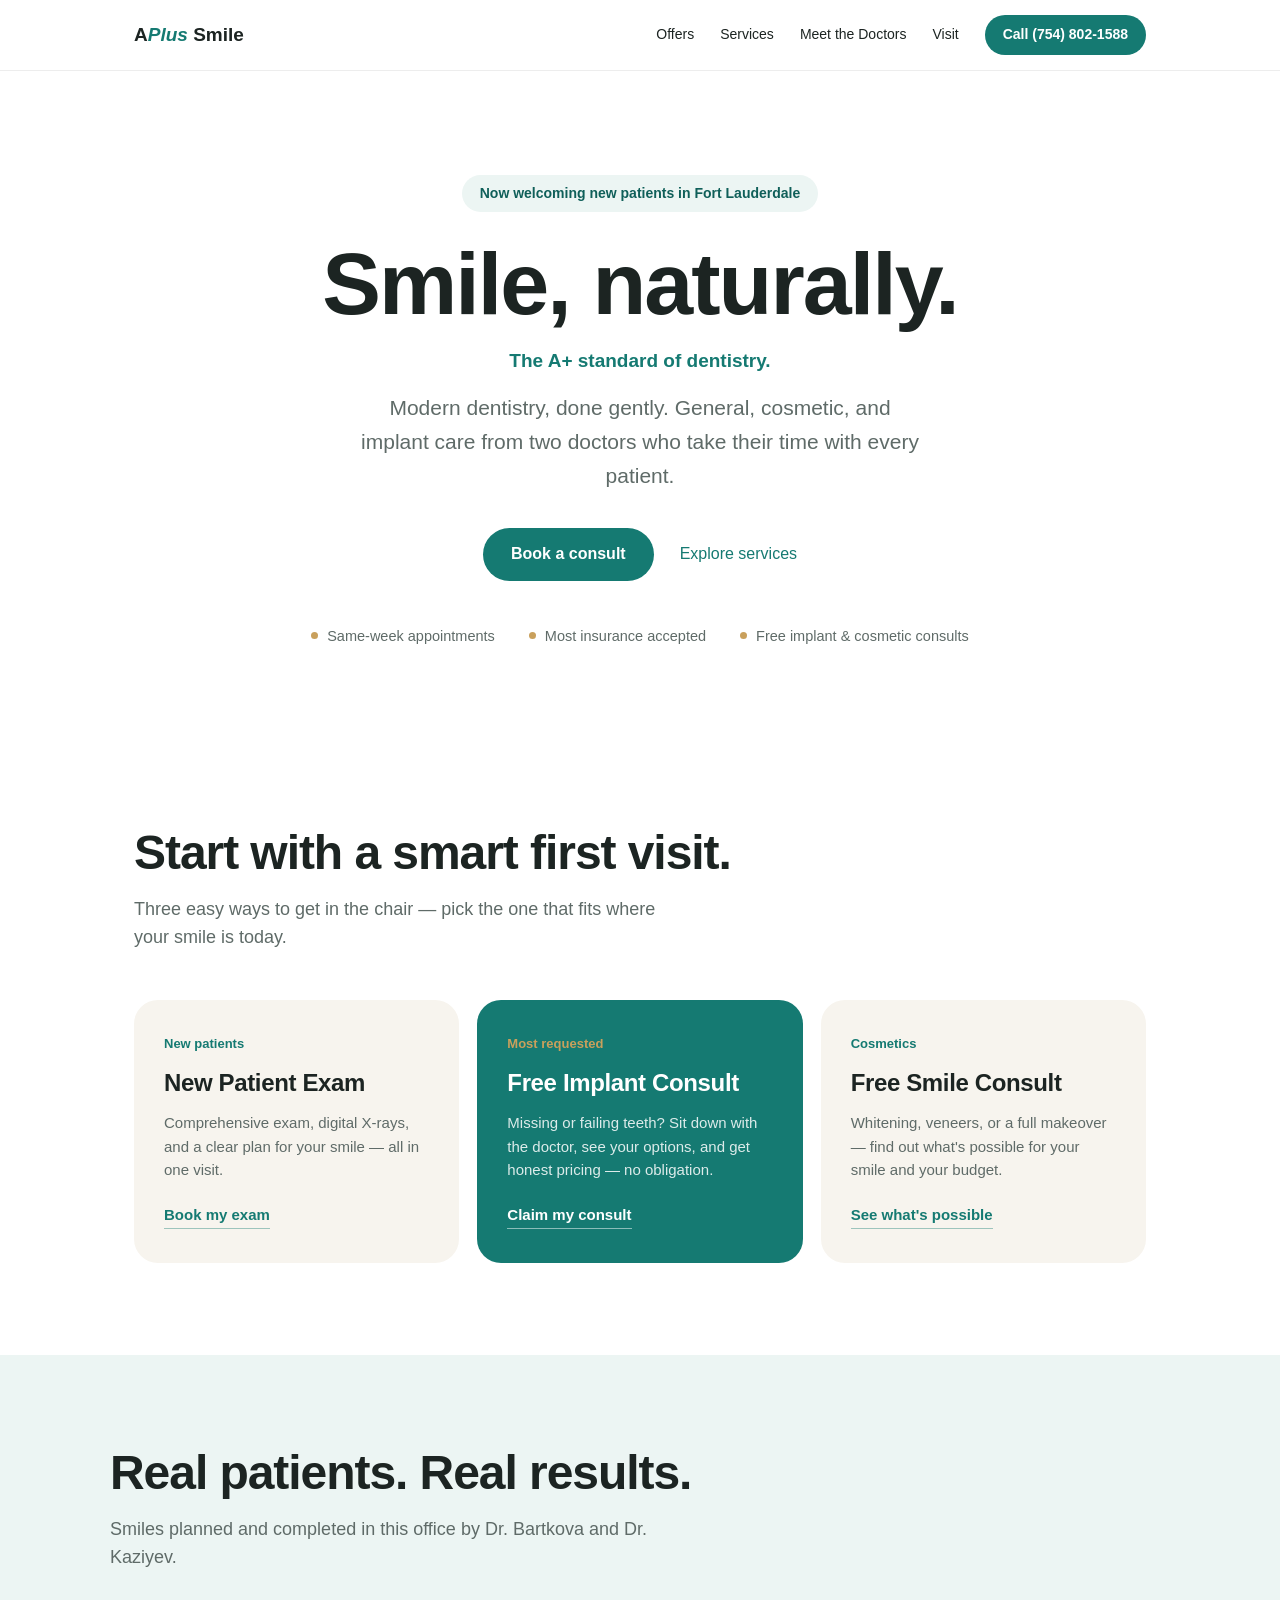
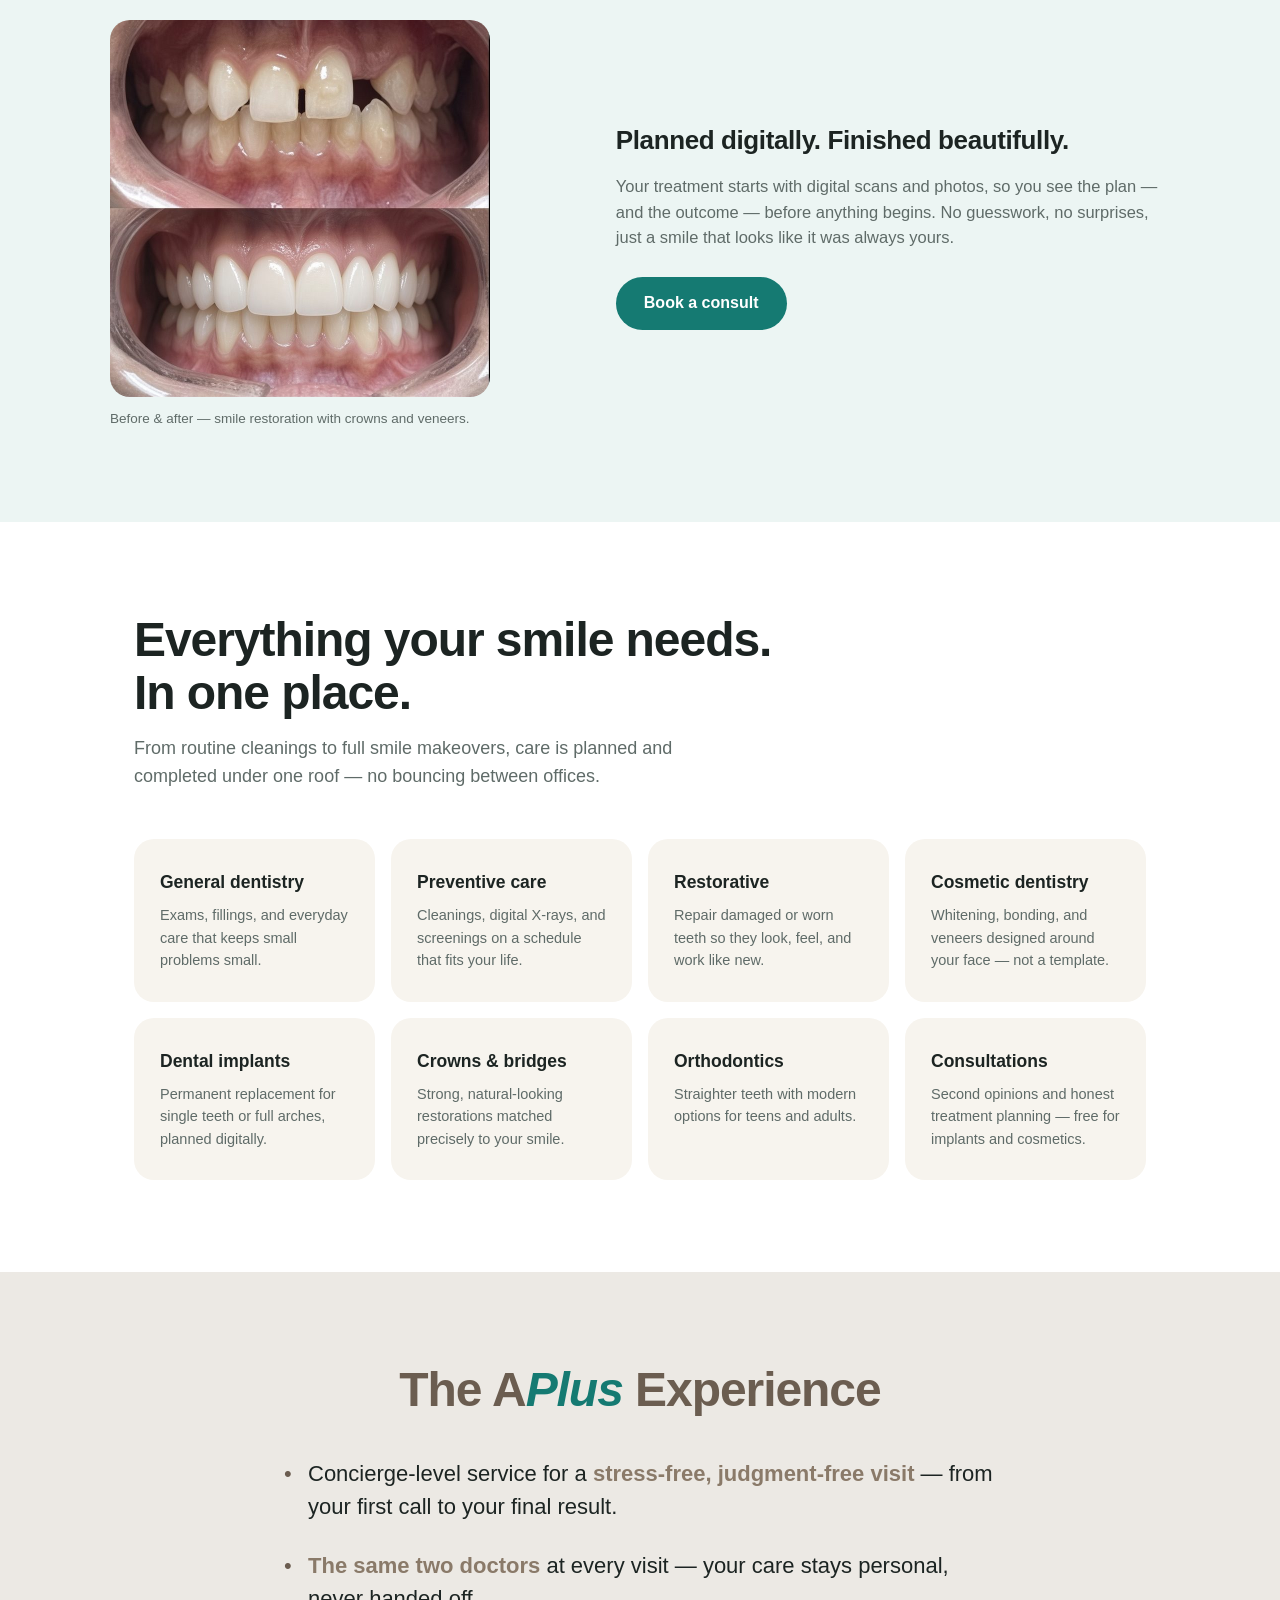
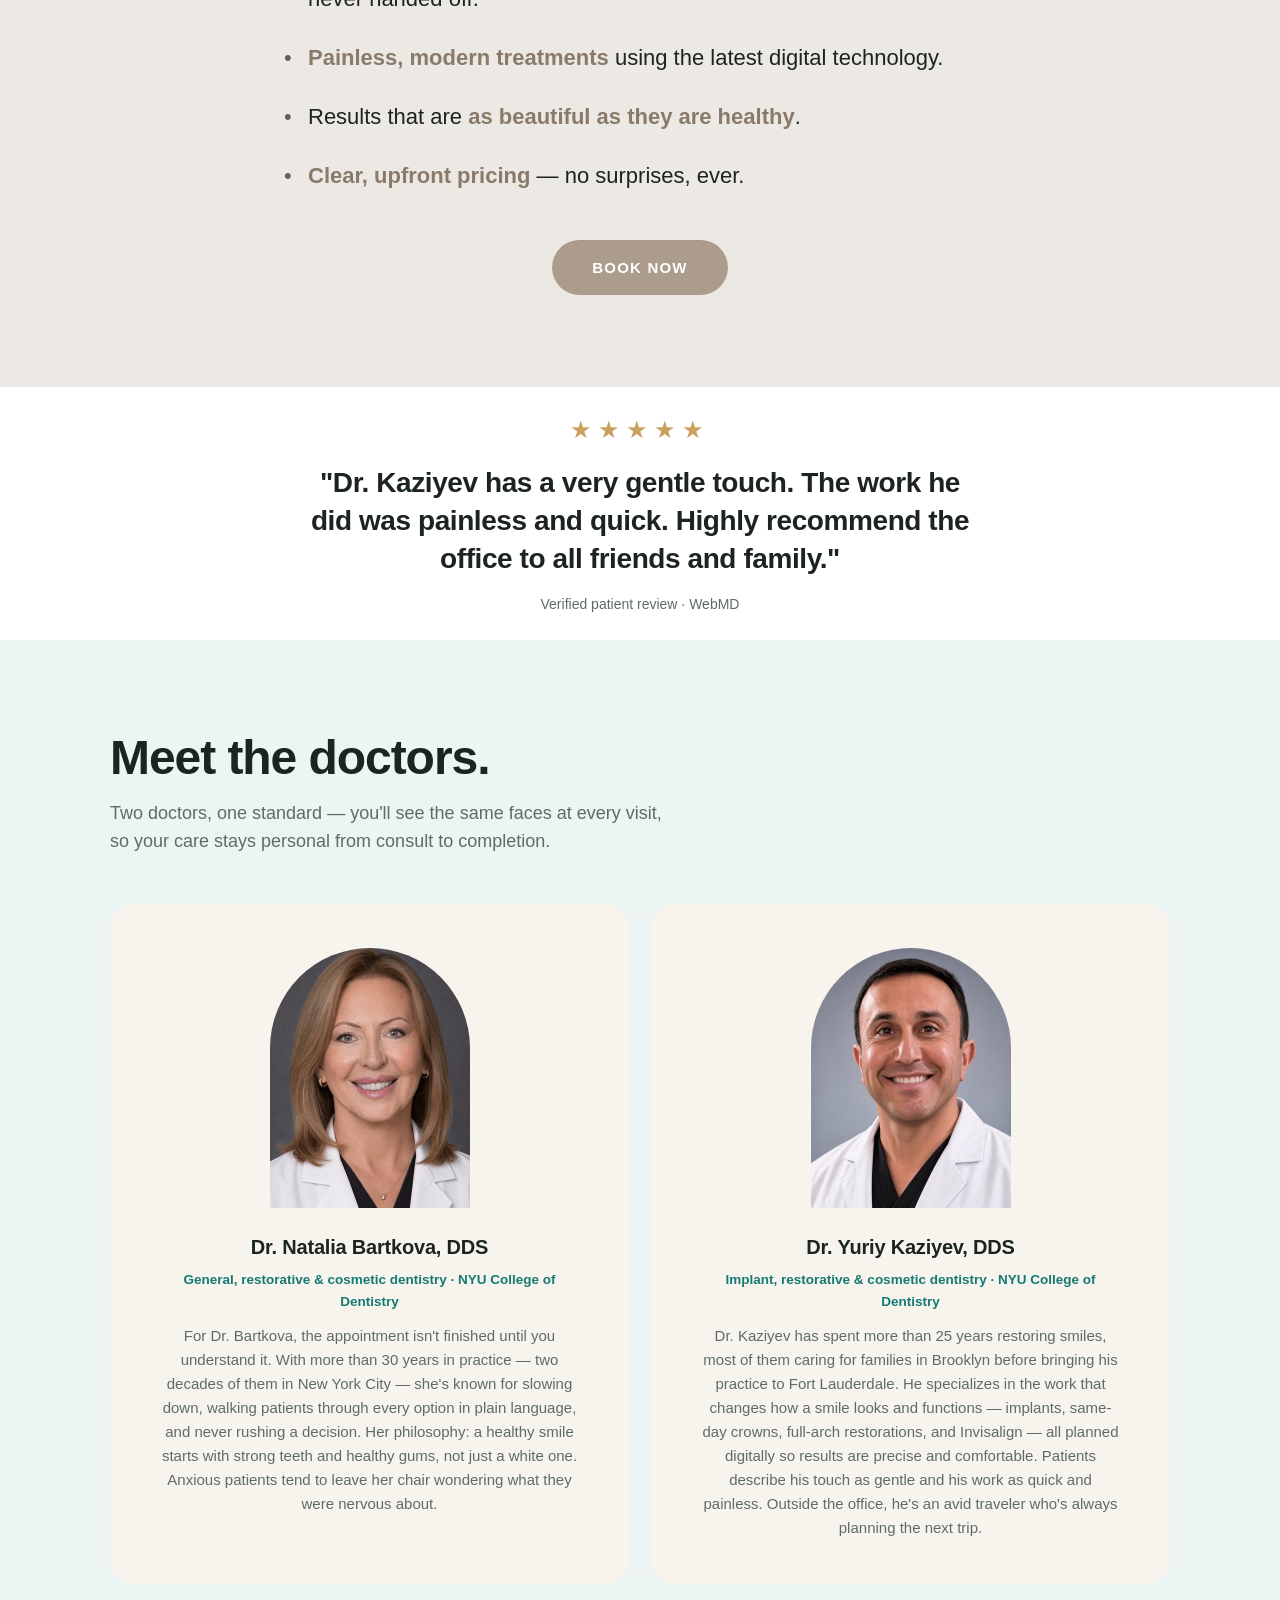
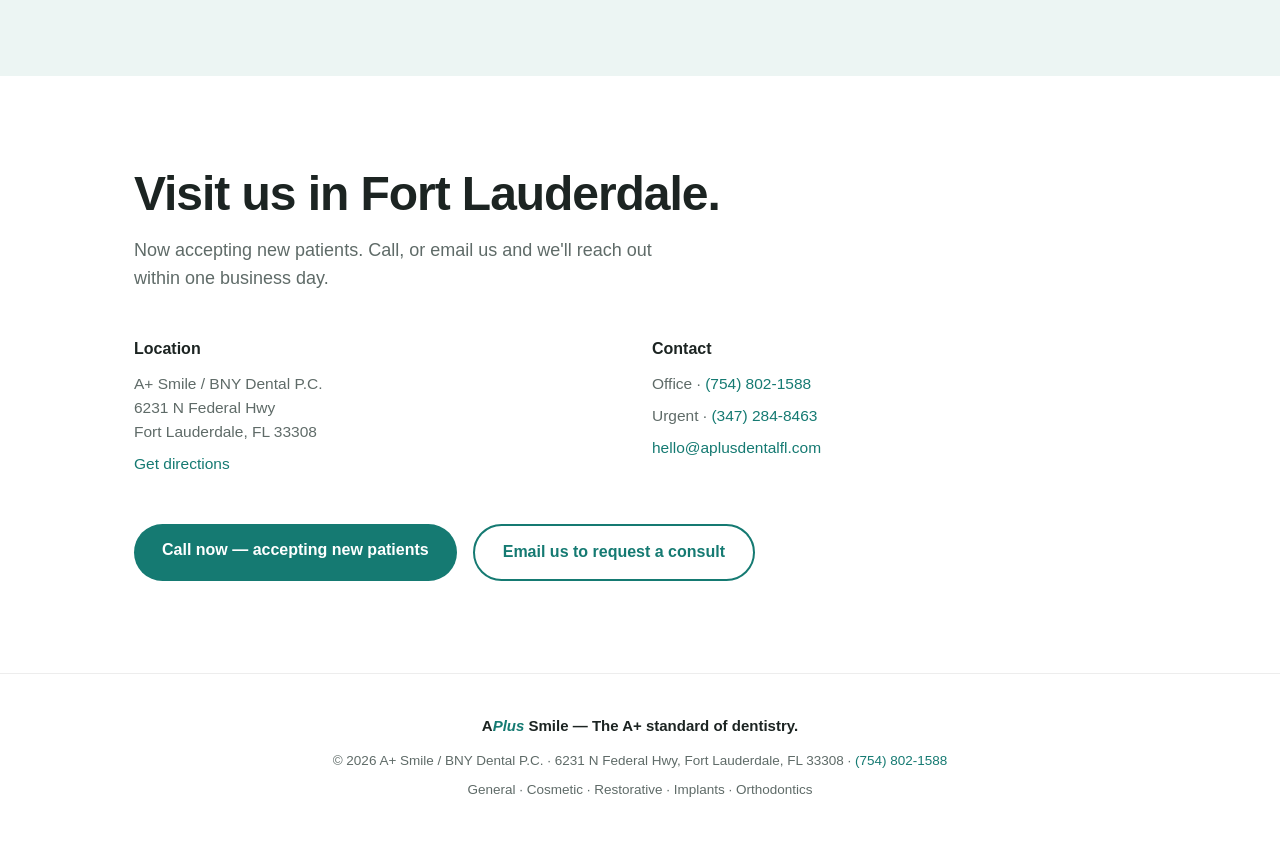
==== commit d02385b2: "Add doctor photos and bios, address, SEO tags, email contact" ====
--- a/index.html
+++ b/index.html
@@ -3,10 +3,33 @@
 <head>
 <meta charset="UTF-8">
 <meta name="viewport" content="width=device-width, initial-scale=1.0">
-<meta name="color-scheme" content="light only">
-<meta name="supported-color-schemes" content="light">
+<meta name="color-scheme" content="light">
 <title>A+ Smile / BNY Dental — Fort Lauderdale, FL</title>
-<meta name="description" content="A+ Smile / BNY Dental P.C. — modern general, cosmetic, and implant dentistry in Fort Lauderdale. Dr. Natalia Bartkova, DDS and Dr. Yuriy Kaziyev, DDS.">
+<meta name="description" content="A+ Smile / BNY Dental P.C. — modern general, cosmetic, and implant dentistry at 6231 N Federal Hwy, Fort Lauderdale, FL. Dr. Natalia Bartkova, DDS and Dr. Yuriy Kaziyev, DDS.">
+<meta property="og:title" content="A+ Smile / BNY Dental — Fort Lauderdale, FL">
+<meta property="og:description" content="Modern general, cosmetic, and implant dentistry in Fort Lauderdale. Now welcoming new patients.">
+<meta property="og:type" content="website">
+<script type="application/ld+json">
+{
+  "@context": "https://schema.org",
+  "@type": "Dentist",
+  "name": "A+ Smile / BNY Dental P.C.",
+  "telephone": "+1-754-802-1588",
+  "email": "hello@aplusdentalfl.com",
+  "address": {
+    "@type": "PostalAddress",
+    "streetAddress": "6231 N Federal Hwy",
+    "addressLocality": "Fort Lauderdale",
+    "addressRegion": "FL",
+    "postalCode": "33308",
+    "addressCountry": "US"
+  },
+  "employee": [
+    {"@type": "Person", "name": "Dr. Natalia Bartkova, DDS", "jobTitle": "Dentist"},
+    {"@type": "Person", "name": "Dr. Yuriy Kaziyev, DDS", "jobTitle": "Dentist"}
+  ]
+}
+</script>
 <style>
 /* APlus Smile / BNY Dental — brand system
    Strategy: align web palette with the practice's printed logo (teal tooth
@@ -15,6 +38,7 @@
    Palette: white · ink #1C2422 · teal #157A72 · aqua tint #ECF5F3 ·
    gold #C9A05C · gray #5F6B68 */
 * { margin: 0; padding: 0; box-sizing: border-box; }
+[hidden] { display: none !important; }
 :root {
   --ink: #1C2422;
   --gray: #5F6B68;
@@ -134,7 +158,7 @@
   max-width: none;
   background: var(--aqua);
 }
-.alt-tint > * { max-width: 1060px; margin-left: auto; margin-right: auto; }
+.section-inner { max-width: 1060px; margin: 0 auto; }
 .section h2 {
   font-size: clamp(32px, 4.6vw, 48px);
   line-height: 1.1;
@@ -261,36 +285,22 @@
   margin: 0 auto 24px; display: block;
 }
 .doctor h3 { font-size: 20px; font-weight: 700; letter-spacing: -0.01em; }
-.doctor p { color: var(--gray); margin-top: 12px; font-size: 15px; max-width: 400px; margin-left: auto; margin-right: auto; }
+.doctor .doctor-meta { color: var(--teal); font-weight: 600; font-size: 13.5px; margin-top: 6px; }
+.doctor p { color: var(--gray); margin-top: 12px; font-size: 15px; max-width: 420px; line-height: 1.6; margin-left: auto; margin-right: auto; }
 /* Visit */
 .visit {
   margin-top: 44px;
-  display: grid; grid-template-columns: repeat(3, 1fr); gap: 24px;
+  display: grid; grid-template-columns: repeat(2, 1fr); gap: 24px;
 }
 .visit-col h3 { font-size: 16px; margin-bottom: 10px; font-weight: 700; }
 .visit-col p { color: var(--gray); font-size: 15.5px; margin-bottom: 8px; }
 .visit-col a { color: var(--teal); text-decoration: none; }
 .visit-col a:hover { text-decoration: underline; }
 .fine { font-size: 12.5px; color: #9AA5A2; }
-/* Form */
-.consult-form {
-  margin-top: 40px; max-width: 620px;
-  display: flex; flex-direction: column; gap: 18px;
-}
-.form-row { display: grid; grid-template-columns: 1fr 1fr; gap: 18px; }
-.consult-form label {
-  display: flex; flex-direction: column; gap: 8px;
-  font-size: 14px; font-weight: 600; color: var(--ink);
-}
-.consult-form input, .consult-form select, .consult-form textarea {
-  font: inherit; font-weight: 400; color: var(--ink);
-  background: #fff; border: 1px solid rgba(28,36,34,.15);
-  border-radius: 12px; padding: 13px 15px;
-}
-.consult-form input:focus, .consult-form select:focus, .consult-form textarea:focus {
-  outline: 2px solid var(--teal); outline-offset: 1px; border-color: transparent;
-}
-.form-btn { border: none; cursor: pointer; align-self: flex-start; margin-top: 6px; }
+/* Contact actions */
+.contact-actions { margin-top: 40px; display: flex; gap: 16px; flex-wrap: wrap; }
+.btn-outline { background: #fff; color: var(--teal); border: 2px solid var(--teal); }
+.btn-outline:hover { background: var(--aqua); }
 /* Footer */
 .footer {
   border-top: 1px solid rgba(28,36,34,.08);
@@ -299,6 +309,8 @@
   color: var(--gray); font-size: 13.5px;
 }
 .footer p + p { margin-top: 8px; }
+.footer a { color: var(--teal); text-decoration: none; }
+.footer a:hover { text-decoration: underline; }
 .footer-motto {
   font-weight: 700; color: var(--ink); font-size: 15px;
   margin-bottom: 14px;
@@ -325,7 +337,7 @@
   .grid { grid-template-columns: 1fr; }
   .hero { padding: 80px 24px 68px; }
   .section { padding: 68px 24px; }
-  .form-row { grid-template-columns: 1fr; }
+  .contact-actions .btn { width: 100%; text-align: center; }
 }
 @media (prefers-reduced-motion: reduce) {
   html { scroll-behavior: auto; }
@@ -336,13 +348,13 @@
 </head>
 <body>
 
-<nav class="nav">
+<nav class="nav" aria-label="Primary">
   <div class="nav-inner">
     <a class="nav-logo" href="#top">A<span class="logo-plus">Plus</span> Smile</a>
     <div class="nav-links">
       <a href="#offers">Offers</a>
       <a href="#services">Services</a>
-      <a href="#doctors">Doctors</a>
+      <a href="#doctors">Meet the Doctors</a>
       <a href="#visit">Visit</a>
       <a class="nav-cta" href="tel:+17548021588">Call (754) 802‑1588</a>
     </div>
@@ -391,18 +403,20 @@
 </section>
 
 <section class="section alt-tint" id="results">
+  <div class="section-inner">
   <h2>Real patients. Real results.</h2>
-  <p class="section-sub">Every smile here was planned and completed in this office by Dr. Bartkova and Dr. Kaziyev.</p>
+    <p class="section-sub">Smiles planned and completed in this office by Dr. Bartkova and Dr. Kaziyev.</p>
   <div class="results">
     <figure class="result">
-      <img src="[data-uri]" alt="Before and after smile transformation" width="380" height="300">
-      <figcaption>Full smile restoration — crowns and veneers, completed in-office.</figcaption>
+      <img src="assets/before-after.jpg" alt="Before and after: upper front teeth restored with crowns and veneers" width="380" height="377">
+      <figcaption>Before &amp; after — smile restoration with crowns and veneers.</figcaption>
     </figure>
     <div class="results-copy">
       <h3>Planned digitally. Finished beautifully.</h3>
       <p>Your treatment starts with digital scans and photos, so you see the plan — and the outcome — before anything begins. No guesswork, no surprises, just a smile that looks like it was always yours.</p>
       <a class="btn" href="#visit">Book a consult</a>
     </div>
+  </div>
   </div>
 </section>
 
@@ -462,82 +476,64 @@
 <section class="section review-section">
   <div class="review">
     <div class="review-stars" aria-hidden="true">★★★★★</div>
-    <blockquote>"The gentlest dental visit I've ever had. They explained everything, the pricing was clear, and my crown looks completely natural."</blockquote>
-    <p class="review-source">Verified patient review</p>
+    <blockquote>"Dr. Kaziyev has a very gentle touch. The work he did was painless and quick. Highly recommend the office to all friends and family."</blockquote>
+    <p class="review-source">Verified patient review · WebMD</p>
   </div>
 </section>
 
 <section class="section alt-tint" id="doctors">
-  <h2>Two doctors. One standard.</h2>
-  <p class="section-sub">You'll see the same doctors at every visit — care that stays personal from consult to completion.</p>
+  <div class="section-inner">
+  <h2>Meet the doctors.</h2>
+  <p class="section-sub">Two doctors, one standard — you'll see the same faces at every visit, so your care stays personal from consult to completion.</p>
   <div class="doctors">
     <div class="doctor">
-      <img class="doctor-portrait" src="[data-uri]" alt="Dr. Natalia Bartkova, DDS" width="200" height="260">
+      <img class="doctor-portrait" src="assets/dr-bartkova.jpg" alt="Dr. Natalia Bartkova, DDS" width="200" height="260" >
       <h3>Dr. Natalia Bartkova, DDS</h3>
-      <p>General, restorative, and cosmetic dentistry with a gentle, detail-first approach — known for taking the time to explain every option.</p>
+      <p class="doctor-meta">General, restorative &amp; cosmetic dentistry · NYU College of Dentistry</p>
+      <p>For Dr. Bartkova, the appointment isn't finished until you understand it. With more than 30 years in practice — two decades of them in New York City — she's known for slowing down, walking patients through every option in plain language, and never rushing a decision. Her philosophy: a healthy smile starts with strong teeth and healthy gums, not just a white one. Anxious patients tend to leave her chair wondering what they were nervous about.</p>
     </div>
     <div class="doctor">
-      <img class="doctor-portrait" src="[data-uri]" alt="Dr. Yuriy Kaziyev, DDS" width="200" height="260">
+      <img class="doctor-portrait" src="assets/dr-kaziyev.jpg" alt="Dr. Yuriy Kaziyev, DDS" width="200" height="260" >
       <h3>Dr. Yuriy Kaziyev, DDS</h3>
-      <p>Implant and restorative dentistry, digitally planned for precise, comfortable results — from single teeth to full-arch smiles.</p>
-    </div>
+      <p class="doctor-meta">Implant, restorative &amp; cosmetic dentistry · NYU College of Dentistry</p>
+      <p>Dr. Kaziyev has spent more than 25 years restoring smiles, most of them caring for families in Brooklyn before bringing his practice to Fort Lauderdale. He specializes in the work that changes how a smile looks and functions — implants, same-day crowns, full-arch restorations, and Invisalign — all planned digitally so results are precise and comfortable. Patients describe his touch as gentle and his work as quick and painless. Outside the office, he's an avid traveler who's always planning the next trip.</p>
+    </div>
+  </div>
   </div>
 </section>
 
 <section class="section" id="visit">
   <h2>Visit us in Fort Lauderdale.</h2>
-  <p class="section-sub">Same-week appointments available. Call, or send a consult request and we'll reach out within one business day.</p>
+  <p class="section-sub">Now accepting new patients. Call, or email us and we'll reach out within one business day.</p>
   <div class="visit">
     <div class="visit-col">
       <h3>Location</h3>
-      <p>A+ Smile / BNY Dental P.C.<br>Fort Lauderdale, FL</p>
-      <p><a href="https://maps.google.com/?q=A%2B+Smile+BNY+Dental+Fort+Lauderdale">Get directions</a></p>
-    </div>
-    <div class="visit-col">
-      <h3>Hours</h3>
-      <p>Mon–Fri · 9:00 AM – 5:00 PM<br>Sat · By appointment</p>
-      <p class="fine">Hours may vary on holidays.</p>
+      <p>A+ Smile / BNY Dental P.C.<br>6231 N Federal Hwy<br>Fort Lauderdale, FL 33308</p>
+      <p><a href="https://www.google.com/maps/search/?api=1&amp;query=6231+N+Federal+Hwy%2C+Fort+Lauderdale%2C+FL+33308" target="_blank" rel="noopener">Get directions</a></p>
     </div>
     <div class="visit-col">
       <h3>Contact</h3>
-      <p><a href="tel:+17548021588">(754) 802‑1588</a></p>
-      <p><a href="mailto:hello@aplussmile.com">hello@aplussmile.com</a></p>
-    </div>
-  </div>
-
-  <form class="consult-form" action="mailto:hello@aplussmile.com" method="post" enctype="text/plain">
-    <div class="form-row">
-      <label>Name
-        <input type="text" name="name" autocomplete="name" required>
-      </label>
-      <label>Phone
-        <input type="tel" name="phone" autocomplete="tel" required>
-      </label>
-    </div>
-    <label>What can we help with?
-      <select name="interest">
-        <option>New patient exam</option>
-        <option>Implant consult (free)</option>
-        <option>Cosmetic consult (free)</option>
-        <option>Cleaning &amp; checkup</option>
-        <option>Something else</option>
-      </select>
-    </label>
-    <label>Anything we should know?
-      <textarea name="notes" rows="4"></textarea>
-    </label>
-    <button class="btn form-btn" type="submit">Request my consult</button>
-  </form>
+      <p>Office · <a href="tel:+17548021588">(754) 802‑1588</a></p>
+      <p>Urgent · <a href="tel:+13472848463">(347) 284‑8463</a></p>
+      <p><a href="mailto:hello@aplusdentalfl.com">hello@aplusdentalfl.com</a></p>
+    </div>
+  </div>
+
+  <div class="contact-actions">
+    <a class="btn" href="tel:+17548021588">Call now — accepting new patients</a>
+    <a class="btn btn-outline" href="mailto:hello@aplusdentalfl.com?subject=Consult%20request%20%E2%80%94%20A%2B%20Smile&body=Name%3A%0APhone%3A%0AWhat%20can%20we%20help%20with%3F%0A">Email us to request a consult</a>
+  </div>
 </section>
 
 <footer class="footer">
   <p class="footer-motto">A<span class="logo-plus">Plus</span> Smile — The A+ standard of dentistry.</p>
-  <div class="socials">
-    <a href="https://instagram.com/aplussmilefl">Instagram</a>
-    <a href="https://facebook.com/aplussmilefl">Facebook</a>
-    <a href="https://google.com/maps">Google Reviews</a>
-  </div>
-  <p>© 2026 A+ Smile / BNY Dental P.C. · Fort Lauderdale, FL</p>
+  <!-- TODO: once social accounts exist (recommended handle @APlusSmileFTL), replace the "#" hrefs and remove the `hidden` attribute -->
+  <div class="socials" hidden>
+    <a href="#">Instagram</a>
+    <a href="#">Facebook</a>
+    <a href="https://www.google.com/maps/search/?api=1&amp;query=6231+N+Federal+Hwy%2C+Fort+Lauderdale%2C+FL+33308" target="_blank" rel="noopener">Google Reviews</a>
+  </div>
+  <p>© 2026 A+ Smile / BNY Dental P.C. · 6231 N Federal Hwy, Fort Lauderdale, FL 33308 · <a href="tel:+17548021588">(754) 802‑1588</a></p>
   <p>General · Cosmetic · Restorative · Implants · Orthodontics</p>
 </footer>
 
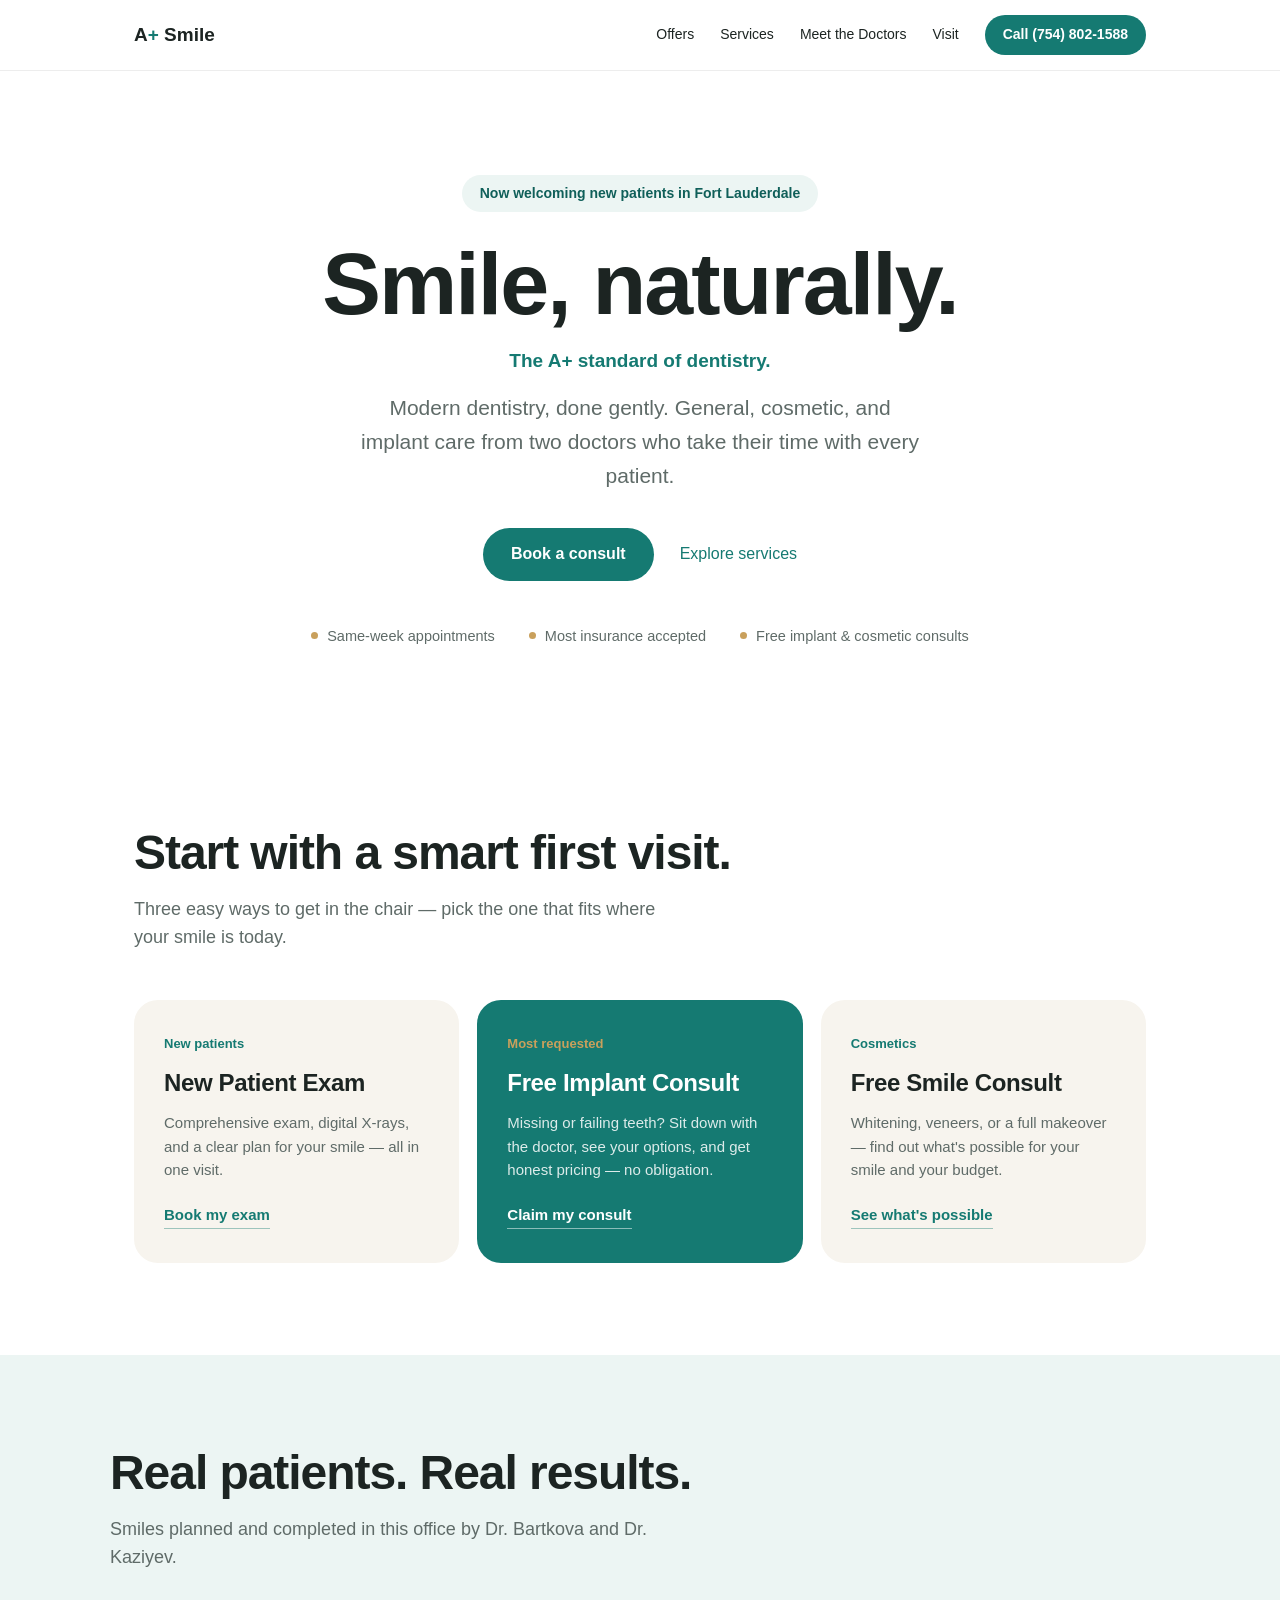
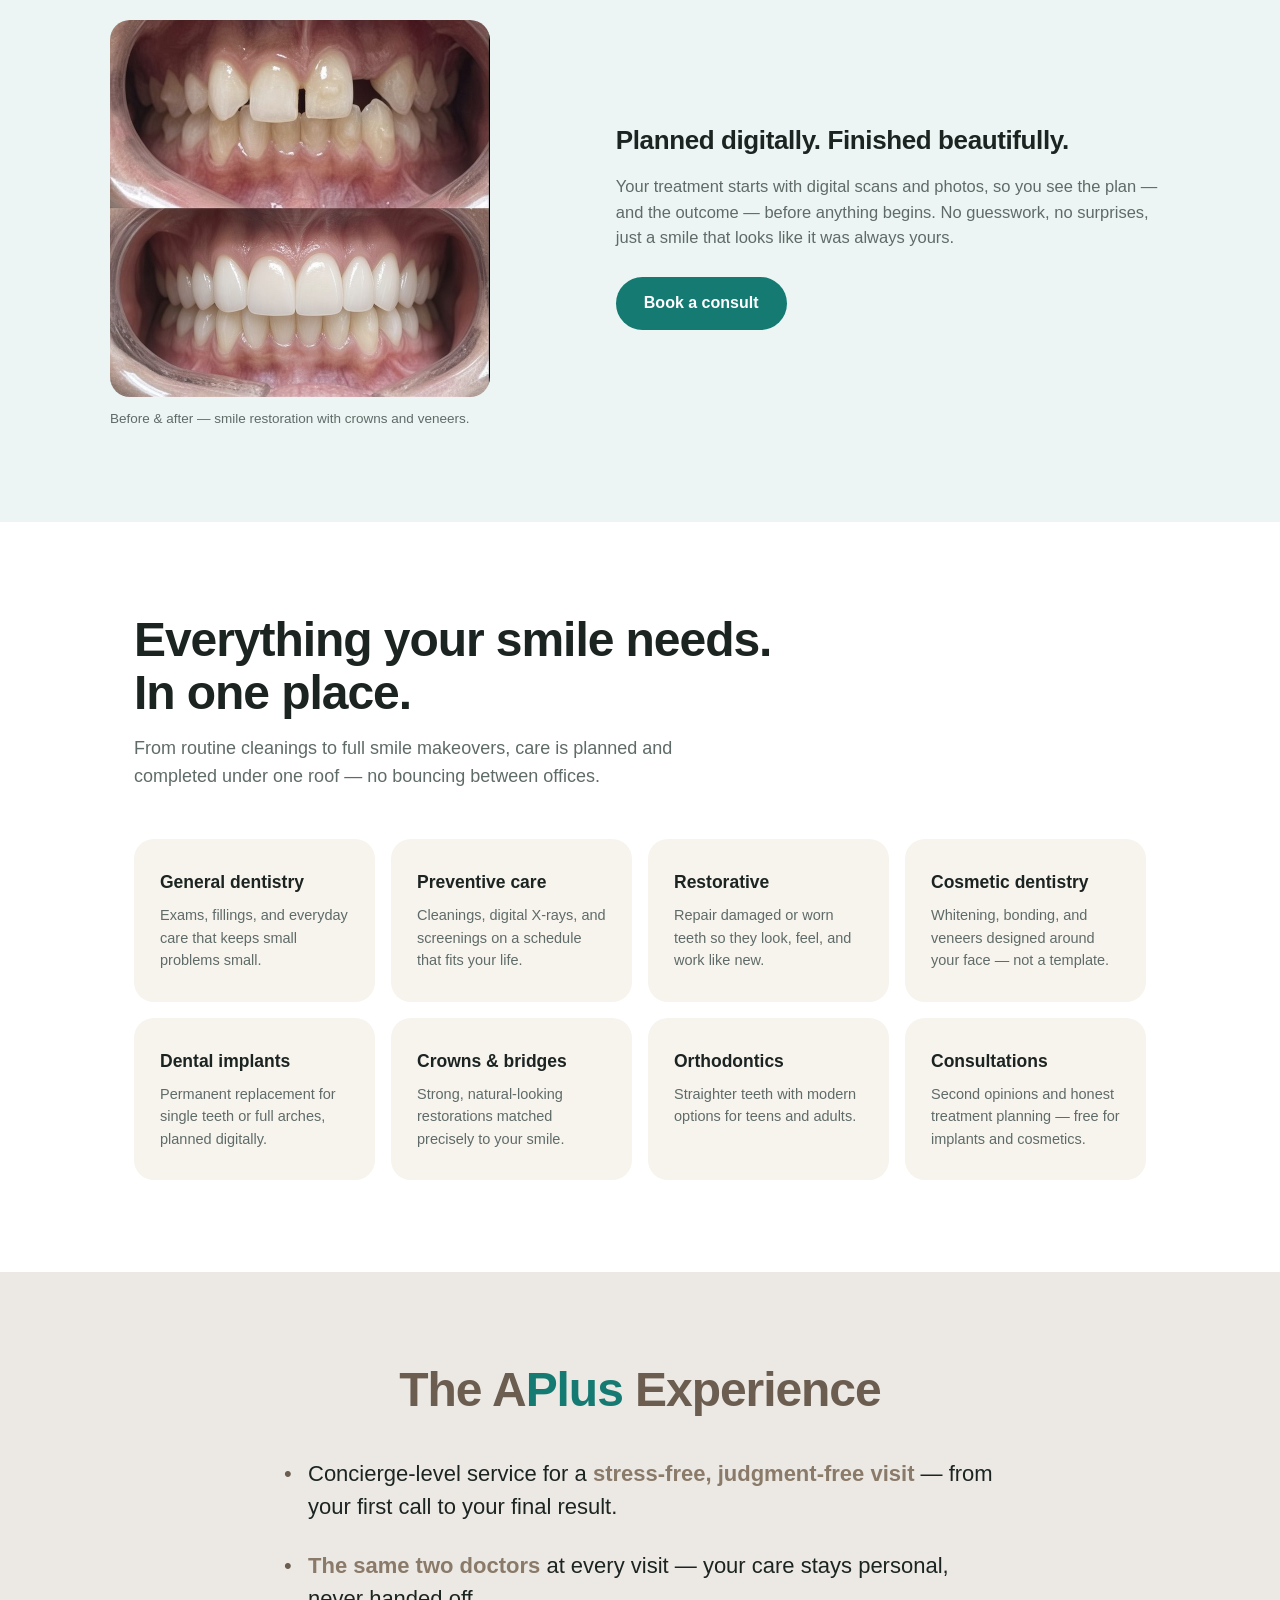
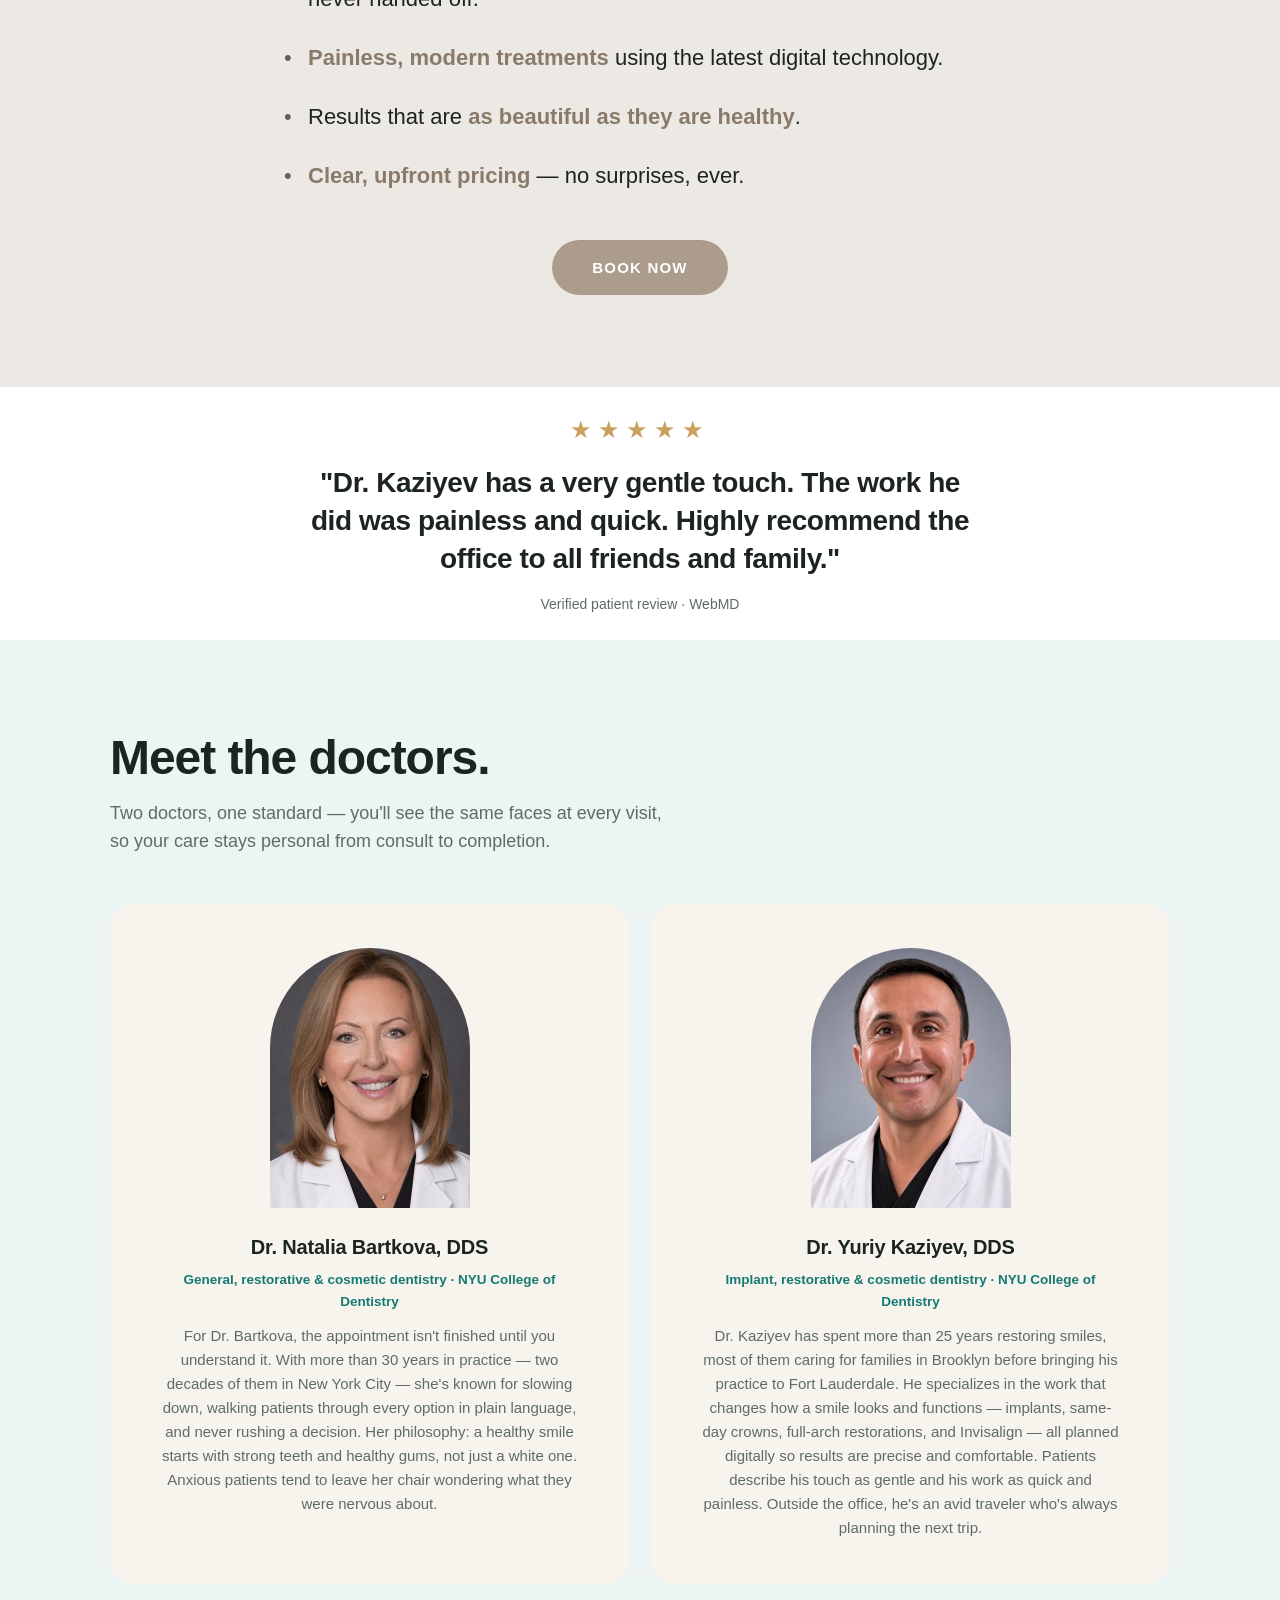
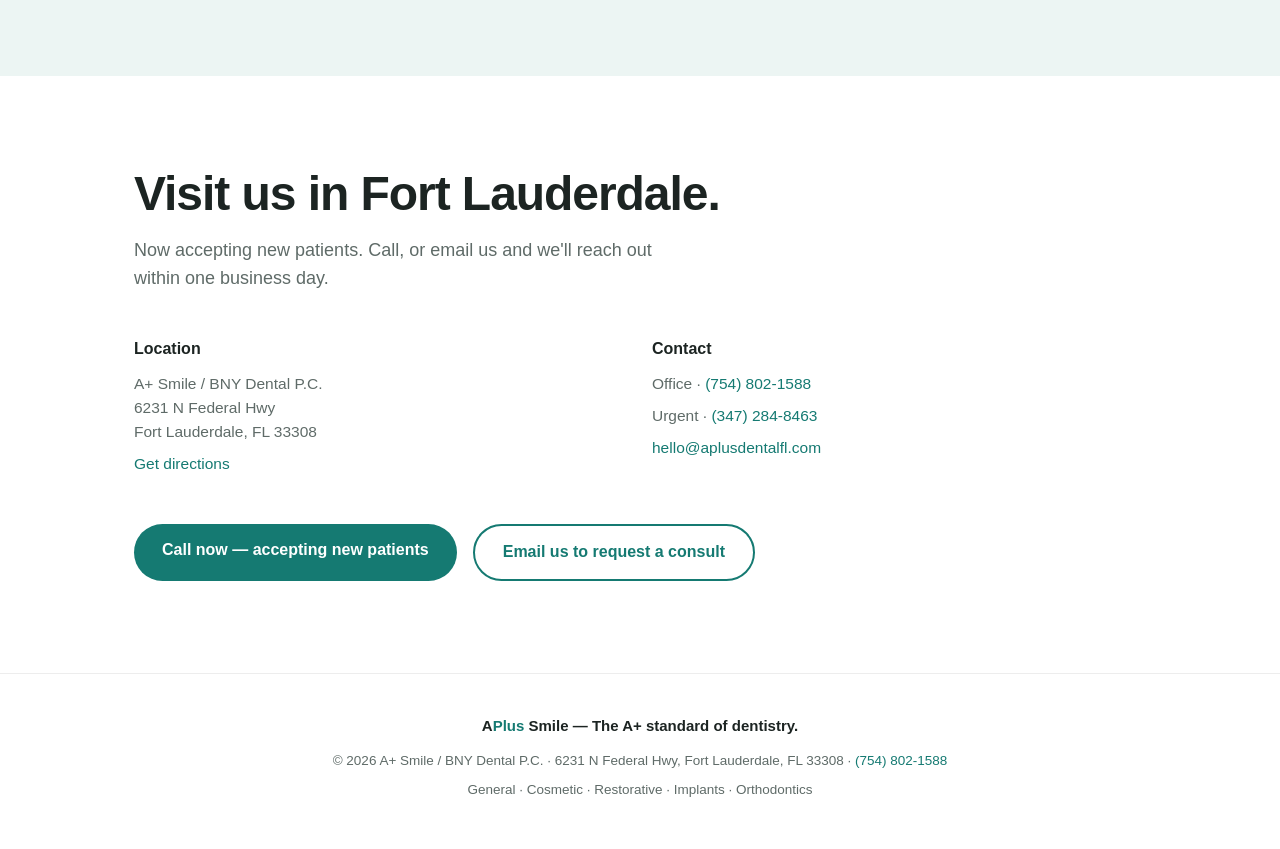
==== commit d2772c80: "Nav wordmark: A+ Smile Changed the logo-plus span to include a plus sign." ====
--- a/index.html
+++ b/index.html
@@ -61,7 +61,7 @@
   line-height: 1.55;
 }
 h1, h2 { font-weight: 700; letter-spacing: -0.022em; }
-.logo-plus { font-style: italic; color: var(--teal); }
+.logo-plus { color: var(--teal); }
 /* Nav */
 .nav {
   position: sticky; top: 0; z-index: 50;
@@ -350,7 +350,7 @@
 
 <nav class="nav" aria-label="Primary">
   <div class="nav-inner">
-    <a class="nav-logo" href="#top">A<span class="logo-plus">Plus</span> Smile</a>
+    <a class="nav-logo" href="#top">A<span class="logo-plus">+</span> Smile</a>
     <div class="nav-links">
       <a href="#offers">Offers</a>
       <a href="#services">Services</a>
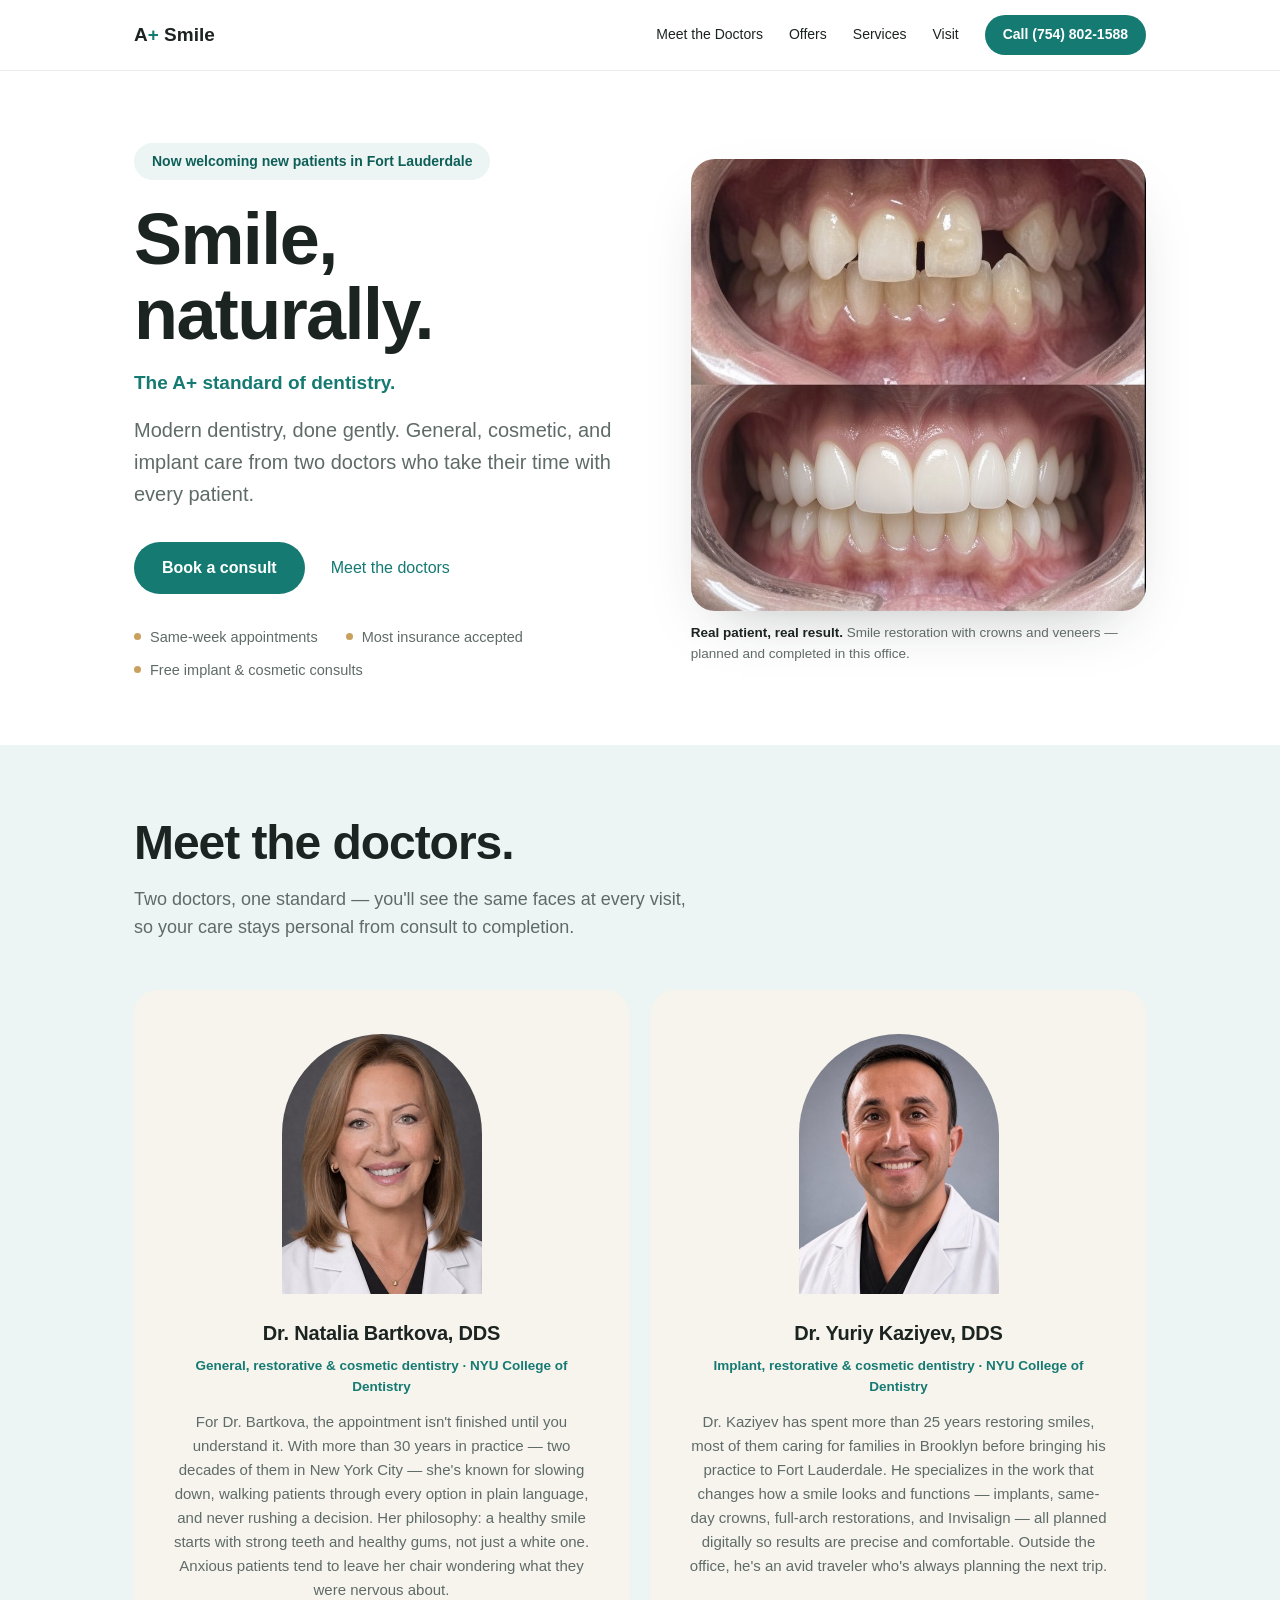
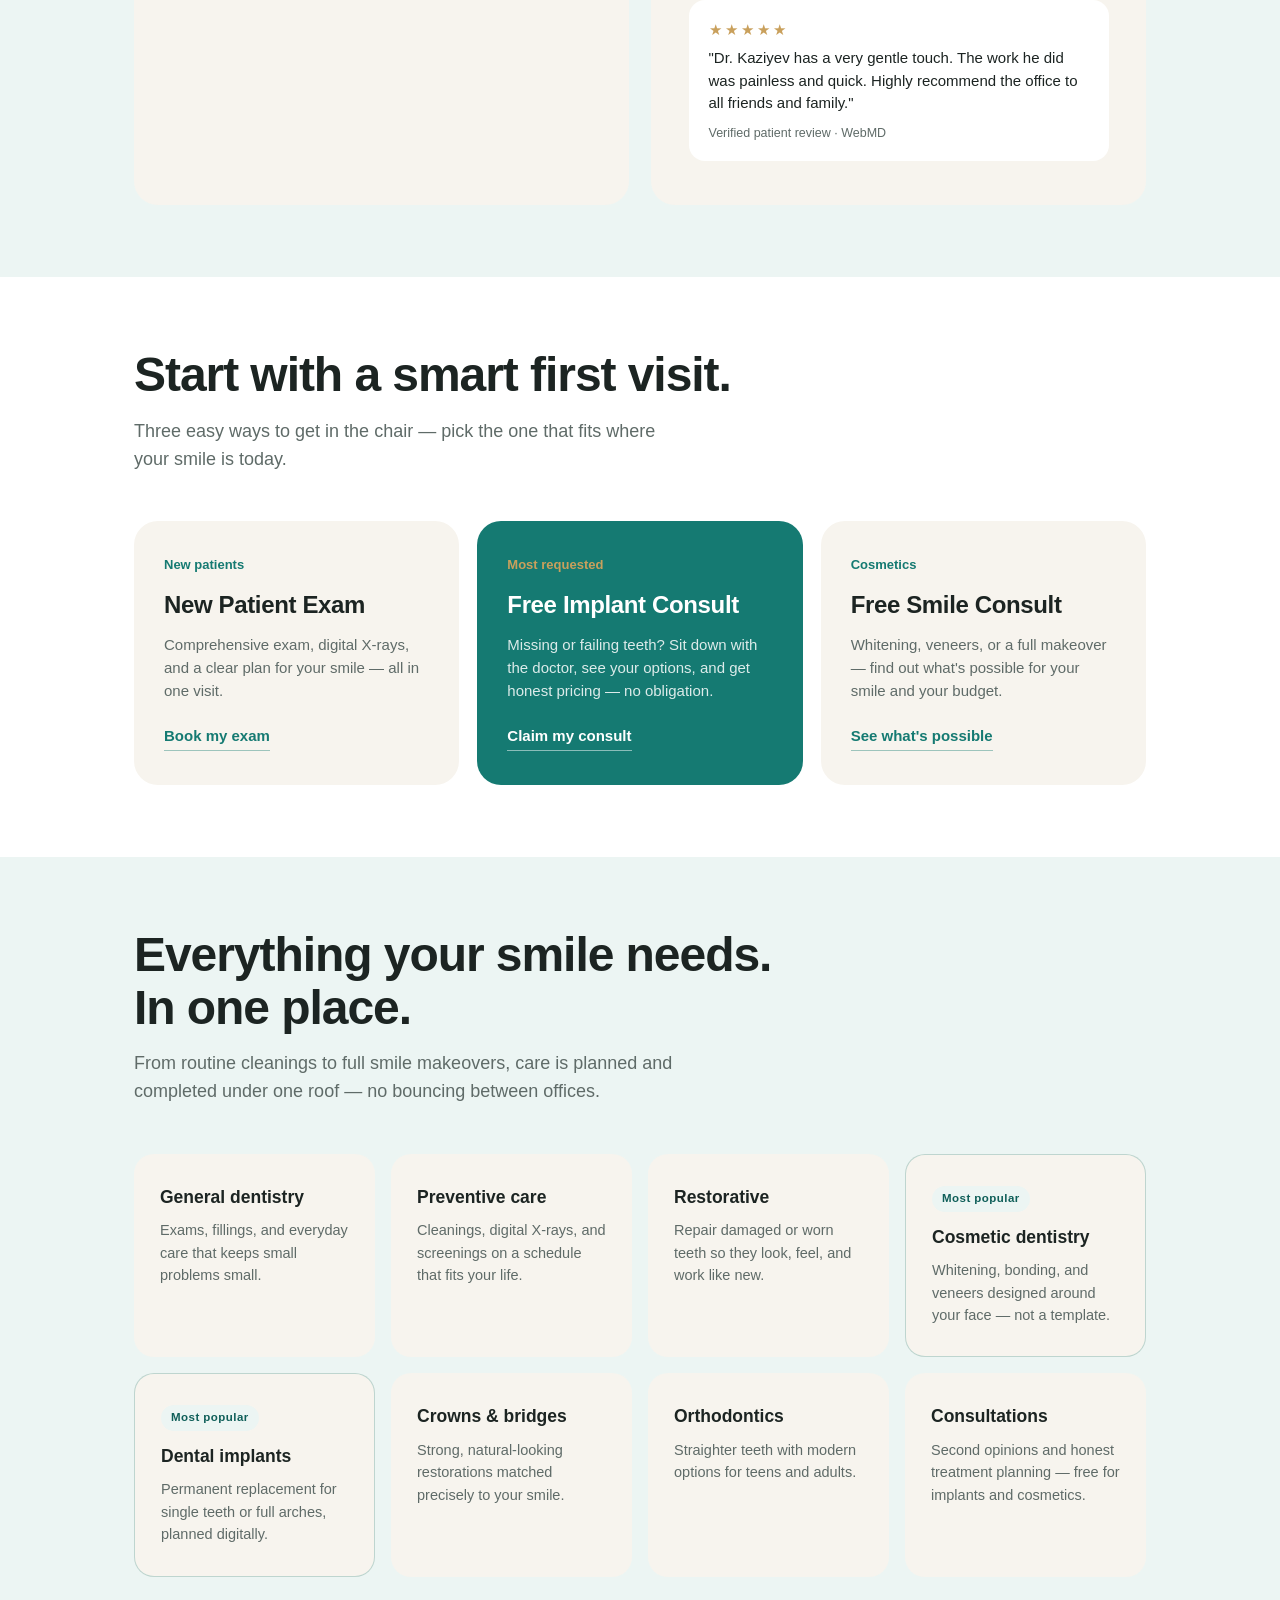
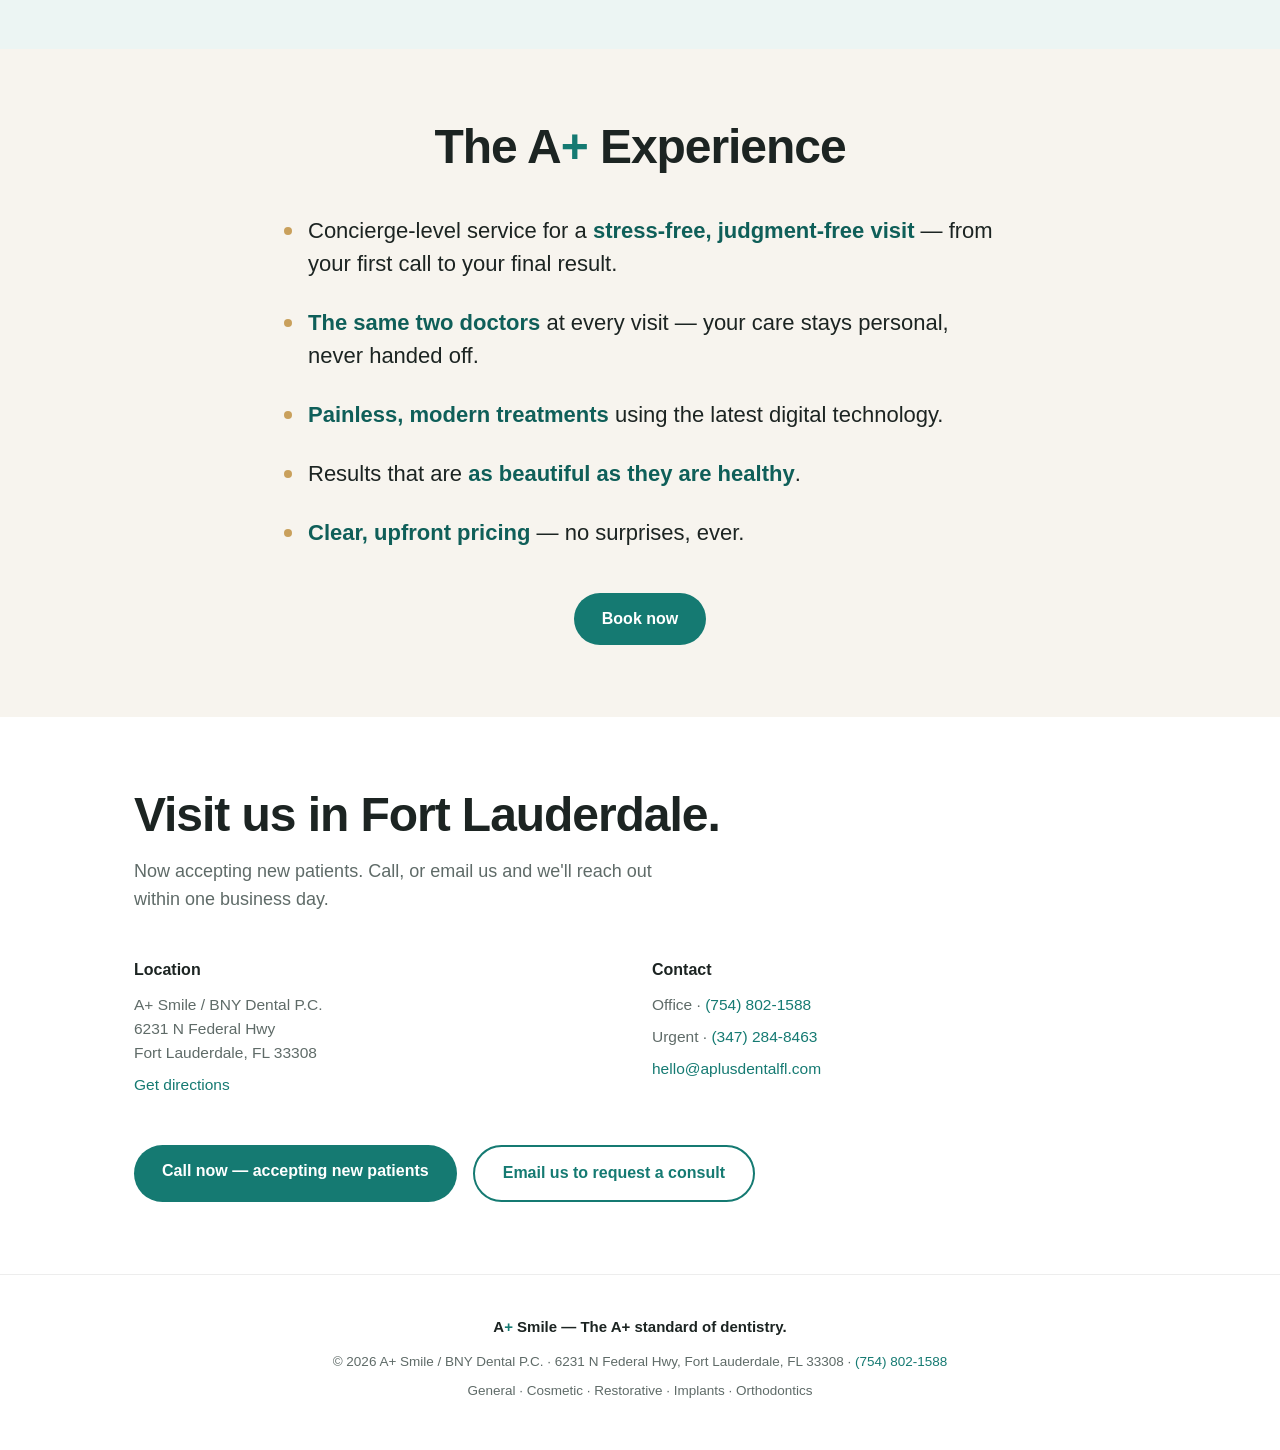
==== commit 75dba335: "Redesign: photo hero, doctors first, on-brand Experience block, tighter spacing" ====
--- a/index.html
+++ b/index.html
@@ -89,21 +89,32 @@
   padding: 9px 18px; border-radius: 999px; font-weight: 600;
 }
 .nav-cta:hover { background: var(--teal-deep); }
-/* Hero */
+/* Hero — copy left, real result right */
 .hero {
-  text-align: center;
-  padding: 104px 24px 88px;
-  max-width: 880px; margin: 0 auto;
-}
+  max-width: 1060px; margin: 0 auto;
+  padding: 72px 24px 64px;
+  display: grid; grid-template-columns: 1.1fr 1fr; gap: 56px;
+  align-items: center;
+}
+.hero-figure { margin: 0; }
+.hero-figure img {
+  width: 100%; height: auto; display: block;
+  border-radius: 24px;
+  box-shadow: 0 24px 60px -30px rgba(28,36,34,.35);
+}
+.hero-figure figcaption {
+  font-size: 13.5px; color: var(--gray); margin-top: 12px;
+}
+.hero-figure figcaption strong { color: var(--ink); font-weight: 600; }
 .hero-badge {
   display: inline-block;
   background: var(--aqua); color: var(--teal-deep);
   font-size: 14px; font-weight: 600;
   padding: 8px 18px; border-radius: 999px;
-  margin-bottom: 26px;
+  margin-bottom: 22px;
 }
 .hero h1 {
-  font-size: clamp(48px, 8vw, 88px);
+  font-size: clamp(44px, 6.4vw, 72px);
   line-height: 1.04;
   color: var(--ink);
 }
@@ -114,19 +125,19 @@
 }
 .hero-sub {
   color: var(--gray);
-  font-size: clamp(17px, 2.3vw, 21px); max-width: 560px;
-  margin: 16px auto 0;
+  font-size: clamp(17px, 2.3vw, 20px); max-width: 520px;
+  margin: 16px 0 0;
   line-height: 1.6;
 }
 .hero-actions {
-  margin-top: 36px;
-  display: flex; gap: 26px; justify-content: center; align-items: center;
+  margin-top: 32px;
+  display: flex; gap: 26px; align-items: center;
   flex-wrap: wrap;
 }
 .trust-row {
-  margin: 44px auto 0; padding: 0;
+  margin: 32px 0 0; padding: 0;
   list-style: none;
-  display: flex; gap: 12px 34px; justify-content: center; flex-wrap: wrap;
+  display: flex; gap: 10px 28px; flex-wrap: wrap;
   color: var(--gray); font-size: 14.5px;
 }
 .trust-row li::before {
@@ -152,13 +163,13 @@
 /* Sections */
 .section {
   max-width: 1060px; margin: 0 auto;
-  padding: 92px 24px;
+  padding: 72px 24px;
 }
 .alt-tint {
   max-width: none;
   background: var(--aqua);
 }
-.section-inner { max-width: 1060px; margin: 0 auto; }
+.section-inner { max-width: 1012px; margin: 0 auto; }
 .section h2 {
   font-size: clamp(32px, 4.6vw, 48px);
   line-height: 1.1;
@@ -199,21 +210,6 @@
   border-bottom: 1.5px solid rgba(21,122,114,.4);
   width: fit-content; padding-bottom: 2px;
 }
-/* Results */
-.results {
-  margin-top: 48px;
-  display: grid; grid-template-columns: 1fr 1.2fr; gap: 44px;
-  align-items: center;
-}
-.result img {
-  width: 100%; max-width: 380px;
-  border-radius: 20px; display: block;
-}
-.result figcaption {
-  font-size: 13.5px; color: var(--gray); margin-top: 12px; max-width: 380px;
-}
-.results-copy h3 { font-size: 26px; font-weight: 700; letter-spacing: -0.015em; }
-.results-copy p { color: var(--gray); margin: 14px 0 26px; font-size: 16.5px; }
 /* Services grid */
 .grid {
   margin-top: 48px;
@@ -226,14 +222,20 @@
 }
 .card h3 { font-size: 17.5px; font-weight: 700; margin-bottom: 8px; }
 .card p { color: var(--gray); font-size: 14.5px; }
-/* The APlus Experience — warm neutral block */
+.card-popular { border: 1.5px solid rgba(21,122,114,.25); }
+.card-popular::before {
+  content: "Most popular"; display: inline-block; margin-bottom: 12px;
+  font-size: 11.5px; font-weight: 700; letter-spacing: .04em;
+  color: var(--teal-deep); background: var(--aqua);
+  padding: 4px 10px; border-radius: 999px;
+}
+/* The A+ Experience — sand block, on-brand */
 .experience {
   max-width: none;
-  background: #ECE9E4;
+  background: var(--sand);
   text-align: center;
 }
 .experience > * { max-width: 720px; margin-left: auto; margin-right: auto; }
-.experience h2 { color: #6B5D50; }
 .exp-list {
   list-style: none;
   margin-top: 40px;
@@ -248,25 +250,23 @@
   position: relative;
 }
 .exp-list li::before {
-  content: "•"; position: absolute; left: 4px; color: #6B5D50;
-}
-.exp-list strong { color: #8A7A69; font-weight: 700; }
-.exp-cta { margin-top: 48px; }
-.exp-cta .btn {
-  background: #AC9C8C; letter-spacing: .08em; text-transform: uppercase;
-  font-size: 15px; padding: 16px 40px;
-}
-.exp-cta .btn:hover { background: #97877A; }
-/* Review */
-.review-section { padding-top: 24px; padding-bottom: 24px; }
-.review { text-align: center; max-width: 680px; margin: 0 auto; }
-.review-stars { color: var(--gold); font-size: 24px; letter-spacing: 6px; }
-.review blockquote {
-  font-size: clamp(21px, 3vw, 28px); font-weight: 600;
-  letter-spacing: -0.015em; line-height: 1.35;
-  margin-top: 16px; color: var(--ink);
-}
-.review-source { color: var(--gray); font-size: 14px; margin-top: 16px; }
+  content: ""; position: absolute; left: 4px; top: .62em;
+  width: 8px; height: 8px; border-radius: 50%; background: var(--gold);
+}
+.exp-list strong { color: var(--teal-deep); font-weight: 700; }
+.exp-cta { margin-top: 44px; }
+/* Patient quote, inside a doctor card */
+.doctor-quote {
+  margin: 22px auto 0; max-width: 420px;
+  background: #fff; border-radius: 16px; padding: 18px 20px;
+  text-align: left;
+}
+.doctor-quote .review-stars { color: var(--gold); font-size: 15px; letter-spacing: 3px; }
+.doctor-quote blockquote {
+  font-size: 15px; line-height: 1.5; color: var(--ink); font-weight: 500;
+  margin-top: 6px;
+}
+.doctor-quote .review-source { color: var(--gray); font-size: 12.5px; margin-top: 8px; }
 /* Doctors */
 .doctors {
   margin-top: 48px;
@@ -325,18 +325,17 @@
 .socials a:hover { text-decoration: underline; }
 /* Responsive */
 @media (max-width: 900px) {
+  .hero { grid-template-columns: 1fr; gap: 36px; padding: 56px 24px 48px; }
+  .hero-figure { max-width: 460px; margin: 0 auto; }
   .grid { grid-template-columns: 1fr 1fr; }
   .offers { grid-template-columns: 1fr; }
-  .results { grid-template-columns: 1fr; gap: 28px; }
   .doctors, .visit { grid-template-columns: 1fr; }
   .nav-links a:not(.nav-cta) { display: none; }
-  .result img { margin: 0 auto; }
-  .result figcaption { margin-left: auto; margin-right: auto; text-align: center; }
 }
 @media (max-width: 540px) {
   .grid { grid-template-columns: 1fr; }
-  .hero { padding: 80px 24px 68px; }
-  .section { padding: 68px 24px; }
+  .hero { padding: 44px 24px 40px; }
+  .section { padding: 56px 24px; }
   .contact-actions .btn { width: 100%; text-align: center; }
 }
 @media (prefers-reduced-motion: reduce) {
@@ -352,9 +351,9 @@
   <div class="nav-inner">
     <a class="nav-logo" href="#top">A<span class="logo-plus">+</span> Smile</a>
     <div class="nav-links">
+      <a href="#doctors">Meet the Doctors</a>
       <a href="#offers">Offers</a>
       <a href="#services">Services</a>
-      <a href="#doctors">Meet the Doctors</a>
       <a href="#visit">Visit</a>
       <a class="nav-cta" href="tel:+17548021588">Call (754) 802‑1588</a>
     </div>
@@ -362,20 +361,52 @@
 </nav>
 
 <header class="hero" id="top">
-  <span class="hero-badge">Now welcoming new patients in Fort Lauderdale</span>
-  <h1>Smile, naturally.</h1>
-  <p class="hero-motto">The A+ standard of dentistry.</p>
-  <p class="hero-sub">Modern dentistry, done gently. General, cosmetic, and implant care from two doctors who take their time with every patient.</p>
-  <div class="hero-actions">
-    <a class="btn" href="#visit">Book a consult</a>
-    <a class="btn-link" href="#services">Explore services</a>
-  </div>
-  <ul class="trust-row">
-    <li>Same-week appointments</li>
-    <li>Most insurance accepted</li>
-    <li>Free implant &amp; cosmetic consults</li>
-  </ul>
+  <div class="hero-copy">
+    <span class="hero-badge">Now welcoming new patients in Fort Lauderdale</span>
+    <h1>Smile, naturally.</h1>
+    <p class="hero-motto">The A+ standard of dentistry.</p>
+    <p class="hero-sub">Modern dentistry, done gently. General, cosmetic, and implant care from two doctors who take their time with every patient.</p>
+    <div class="hero-actions">
+      <a class="btn" href="#visit">Book a consult</a>
+      <a class="btn-link" href="#doctors">Meet the doctors</a>
+    </div>
+    <ul class="trust-row">
+      <li>Same-week appointments</li>
+      <li>Most insurance accepted</li>
+      <li>Free implant &amp; cosmetic consults</li>
+    </ul>
+  </div>
+  <figure class="hero-figure">
+    <img src="assets/before-after.jpg" alt="Before and after: upper front teeth restored with crowns and veneers" width="400" height="397">
+    <figcaption><strong>Real patient, real result.</strong> Smile restoration with crowns and veneers — planned and completed in this office.</figcaption>
+  </figure>
 </header>
+
+<section class="section alt-tint" id="doctors">
+  <div class="section-inner">
+  <h2>Meet the doctors.</h2>
+  <p class="section-sub">Two doctors, one standard — you'll see the same faces at every visit, so your care stays personal from consult to completion.</p>
+  <div class="doctors">
+    <div class="doctor">
+      <img class="doctor-portrait" src="assets/dr-bartkova.jpg" alt="Dr. Natalia Bartkova, DDS" width="200" height="260" >
+      <h3>Dr. Natalia Bartkova, DDS</h3>
+      <p class="doctor-meta">General, restorative &amp; cosmetic dentistry · NYU College of Dentistry</p>
+      <p>For Dr. Bartkova, the appointment isn't finished until you understand it. With more than 30 years in practice — two decades of them in New York City — she's known for slowing down, walking patients through every option in plain language, and never rushing a decision. Her philosophy: a healthy smile starts with strong teeth and healthy gums, not just a white one. Anxious patients tend to leave her chair wondering what they were nervous about.</p>
+    </div>
+    <div class="doctor">
+      <img class="doctor-portrait" src="assets/dr-kaziyev.jpg" alt="Dr. Yuriy Kaziyev, DDS" width="200" height="260" >
+      <h3>Dr. Yuriy Kaziyev, DDS</h3>
+      <p class="doctor-meta">Implant, restorative &amp; cosmetic dentistry · NYU College of Dentistry</p>
+      <p>Dr. Kaziyev has spent more than 25 years restoring smiles, most of them caring for families in Brooklyn before bringing his practice to Fort Lauderdale. He specializes in the work that changes how a smile looks and functions — implants, same-day crowns, full-arch restorations, and Invisalign — all planned digitally so results are precise and comfortable. Outside the office, he's an avid traveler who's always planning the next trip.</p>
+      <div class="doctor-quote">
+        <div class="review-stars" aria-hidden="true">★★★★★</div>
+        <blockquote>"Dr. Kaziyev has a very gentle touch. The work he did was painless and quick. Highly recommend the office to all friends and family."</blockquote>
+        <p class="review-source">Verified patient review · WebMD</p>
+      </div>
+    </div>
+  </div>
+  </div>
+</section>
 
 <section class="section" id="offers">
   <h2>Start with a smart first visit.</h2>
@@ -402,25 +433,8 @@
   </div>
 </section>
 
-<section class="section alt-tint" id="results">
+<section class="section alt-tint" id="services">
   <div class="section-inner">
-  <h2>Real patients. Real results.</h2>
-    <p class="section-sub">Smiles planned and completed in this office by Dr. Bartkova and Dr. Kaziyev.</p>
-  <div class="results">
-    <figure class="result">
-      <img src="assets/before-after.jpg" alt="Before and after: upper front teeth restored with crowns and veneers" width="380" height="377">
-      <figcaption>Before &amp; after — smile restoration with crowns and veneers.</figcaption>
-    </figure>
-    <div class="results-copy">
-      <h3>Planned digitally. Finished beautifully.</h3>
-      <p>Your treatment starts with digital scans and photos, so you see the plan — and the outcome — before anything begins. No guesswork, no surprises, just a smile that looks like it was always yours.</p>
-      <a class="btn" href="#visit">Book a consult</a>
-    </div>
-  </div>
-  </div>
-</section>
-
-<section class="section" id="services">
   <h2>Everything your smile needs.<br>In one place.</h2>
   <p class="section-sub">From routine cleanings to full smile makeovers, care is planned and completed under one roof — no bouncing between offices.</p>
   <div class="grid">
@@ -436,11 +450,11 @@
       <h3>Restorative</h3>
       <p>Repair damaged or worn teeth so they look, feel, and work like new.</p>
     </div>
-    <div class="card">
+    <div class="card card-popular">
       <h3>Cosmetic dentistry</h3>
       <p>Whitening, bonding, and veneers designed around your face — not a template.</p>
     </div>
-    <div class="card">
+    <div class="card card-popular">
       <h3>Dental implants</h3>
       <p>Permanent replacement for single teeth or full arches, planned digitally.</p>
     </div>
@@ -457,10 +471,11 @@
       <p>Second opinions and honest treatment planning — free for implants and cosmetics.</p>
     </div>
   </div>
+  </div>
 </section>
 
 <section class="section experience">
-  <h2>The A<span class="logo-plus">Plus</span> Experience</h2>
+  <h2>The A<span class="logo-plus">+</span> Experience</h2>
   <ul class="exp-list">
     <li>Concierge‑level service for a <strong>stress‑free, judgment‑free visit</strong> — from your first call to your final result.</li>
     <li><strong>The same two doctors</strong> at every visit — your care stays personal, never handed off.</li>
@@ -473,35 +488,6 @@
   </div>
 </section>
 
-<section class="section review-section">
-  <div class="review">
-    <div class="review-stars" aria-hidden="true">★★★★★</div>
-    <blockquote>"Dr. Kaziyev has a very gentle touch. The work he did was painless and quick. Highly recommend the office to all friends and family."</blockquote>
-    <p class="review-source">Verified patient review · WebMD</p>
-  </div>
-</section>
-
-<section class="section alt-tint" id="doctors">
-  <div class="section-inner">
-  <h2>Meet the doctors.</h2>
-  <p class="section-sub">Two doctors, one standard — you'll see the same faces at every visit, so your care stays personal from consult to completion.</p>
-  <div class="doctors">
-    <div class="doctor">
-      <img class="doctor-portrait" src="assets/dr-bartkova.jpg" alt="Dr. Natalia Bartkova, DDS" width="200" height="260" >
-      <h3>Dr. Natalia Bartkova, DDS</h3>
-      <p class="doctor-meta">General, restorative &amp; cosmetic dentistry · NYU College of Dentistry</p>
-      <p>For Dr. Bartkova, the appointment isn't finished until you understand it. With more than 30 years in practice — two decades of them in New York City — she's known for slowing down, walking patients through every option in plain language, and never rushing a decision. Her philosophy: a healthy smile starts with strong teeth and healthy gums, not just a white one. Anxious patients tend to leave her chair wondering what they were nervous about.</p>
-    </div>
-    <div class="doctor">
-      <img class="doctor-portrait" src="assets/dr-kaziyev.jpg" alt="Dr. Yuriy Kaziyev, DDS" width="200" height="260" >
-      <h3>Dr. Yuriy Kaziyev, DDS</h3>
-      <p class="doctor-meta">Implant, restorative &amp; cosmetic dentistry · NYU College of Dentistry</p>
-      <p>Dr. Kaziyev has spent more than 25 years restoring smiles, most of them caring for families in Brooklyn before bringing his practice to Fort Lauderdale. He specializes in the work that changes how a smile looks and functions — implants, same-day crowns, full-arch restorations, and Invisalign — all planned digitally so results are precise and comfortable. Patients describe his touch as gentle and his work as quick and painless. Outside the office, he's an avid traveler who's always planning the next trip.</p>
-    </div>
-  </div>
-  </div>
-</section>
-
 <section class="section" id="visit">
   <h2>Visit us in Fort Lauderdale.</h2>
   <p class="section-sub">Now accepting new patients. Call, or email us and we'll reach out within one business day.</p>
@@ -526,7 +512,7 @@
 </section>
 
 <footer class="footer">
-  <p class="footer-motto">A<span class="logo-plus">Plus</span> Smile — The A+ standard of dentistry.</p>
+  <p class="footer-motto">A<span class="logo-plus">+</span> Smile — The A+ standard of dentistry.</p>
   <!-- TODO: once social accounts exist (recommended handle @APlusSmileFTL), replace the "#" hrefs and remove the `hidden` attribute -->
   <div class="socials" hidden>
     <a href="#">Instagram</a>
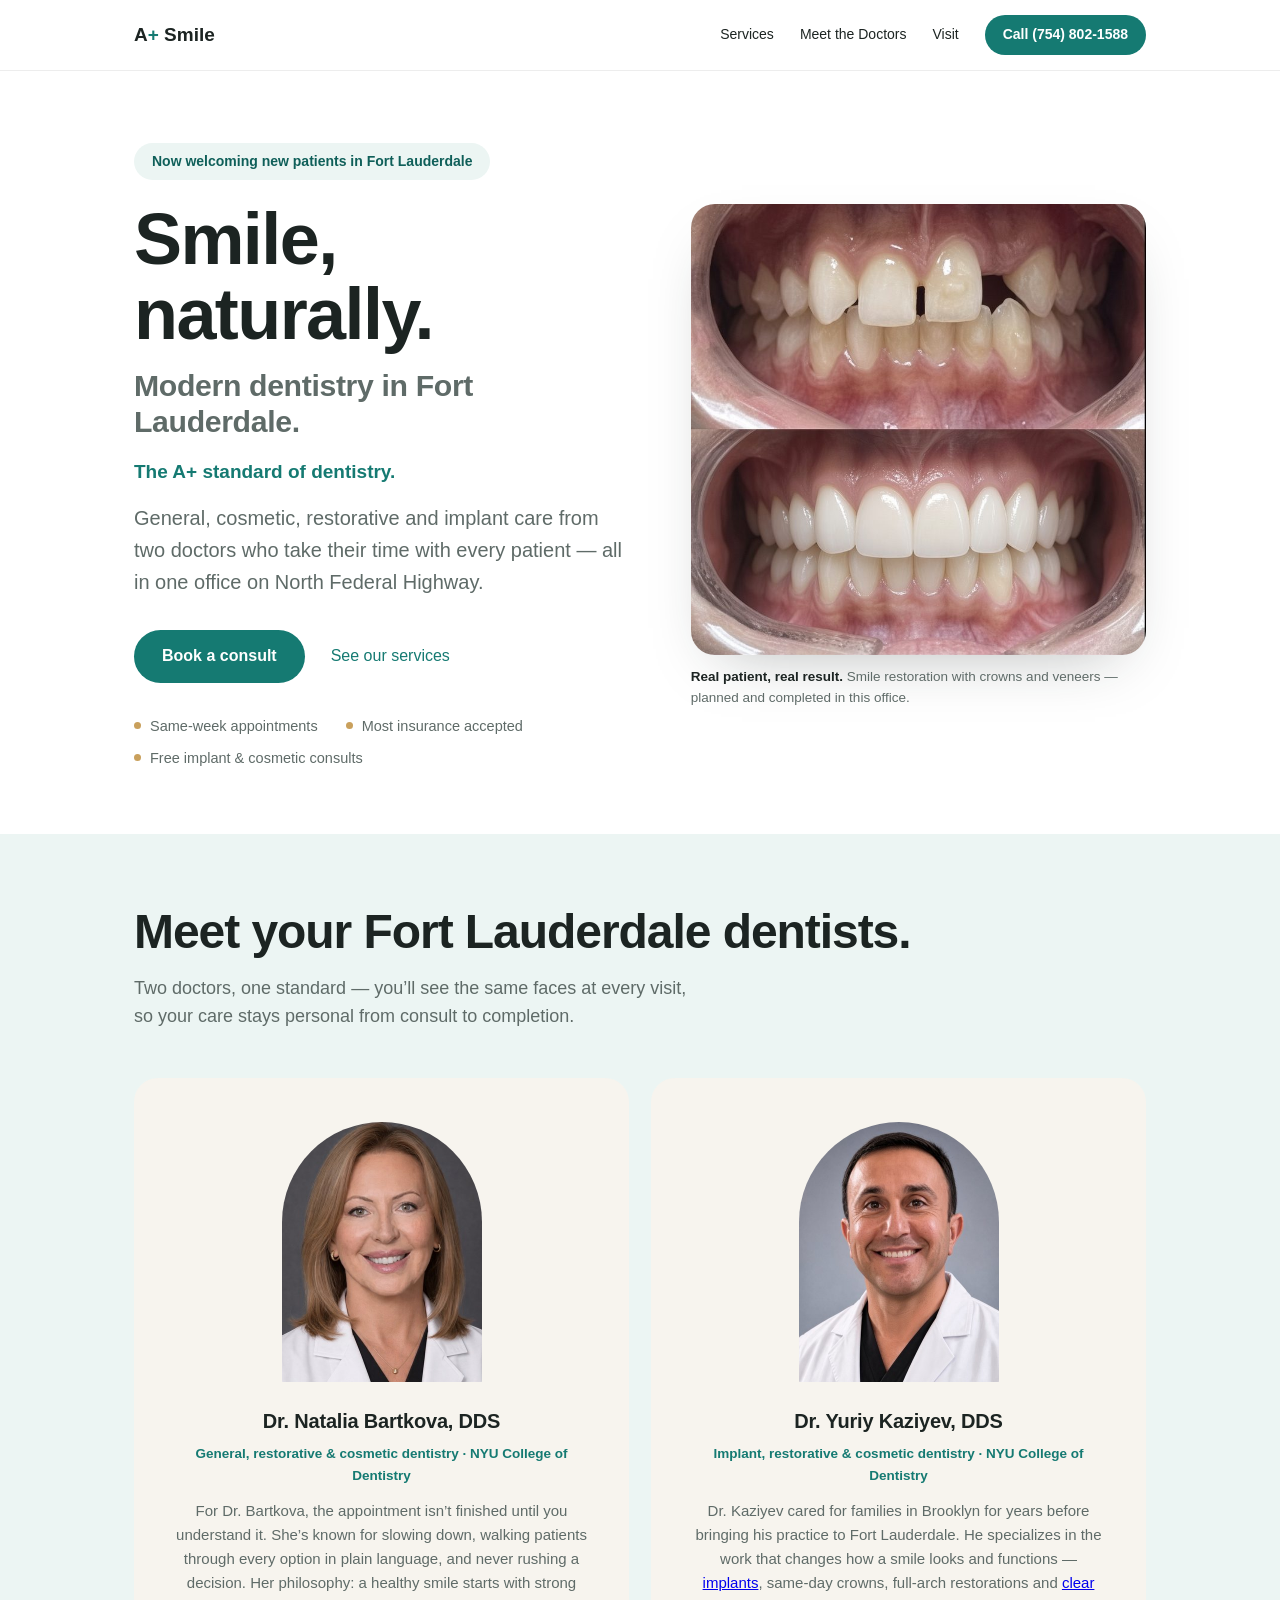
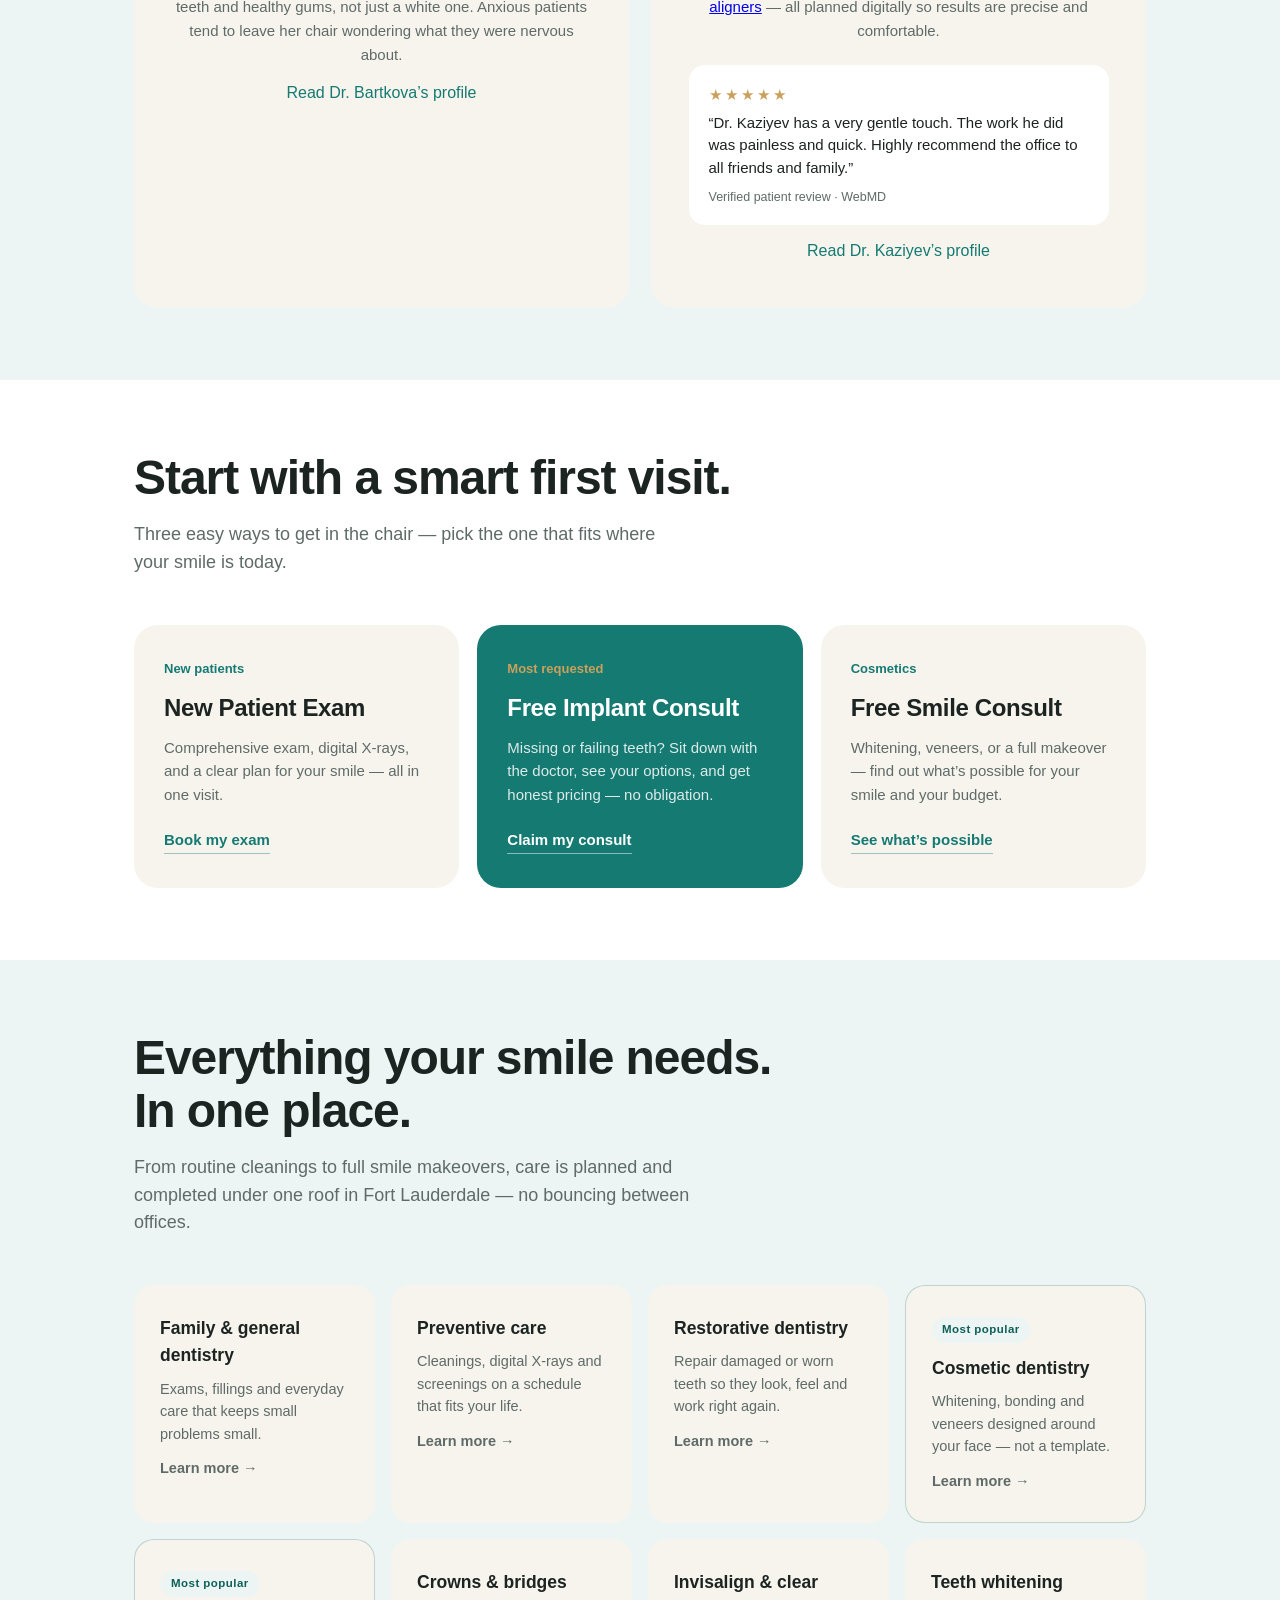
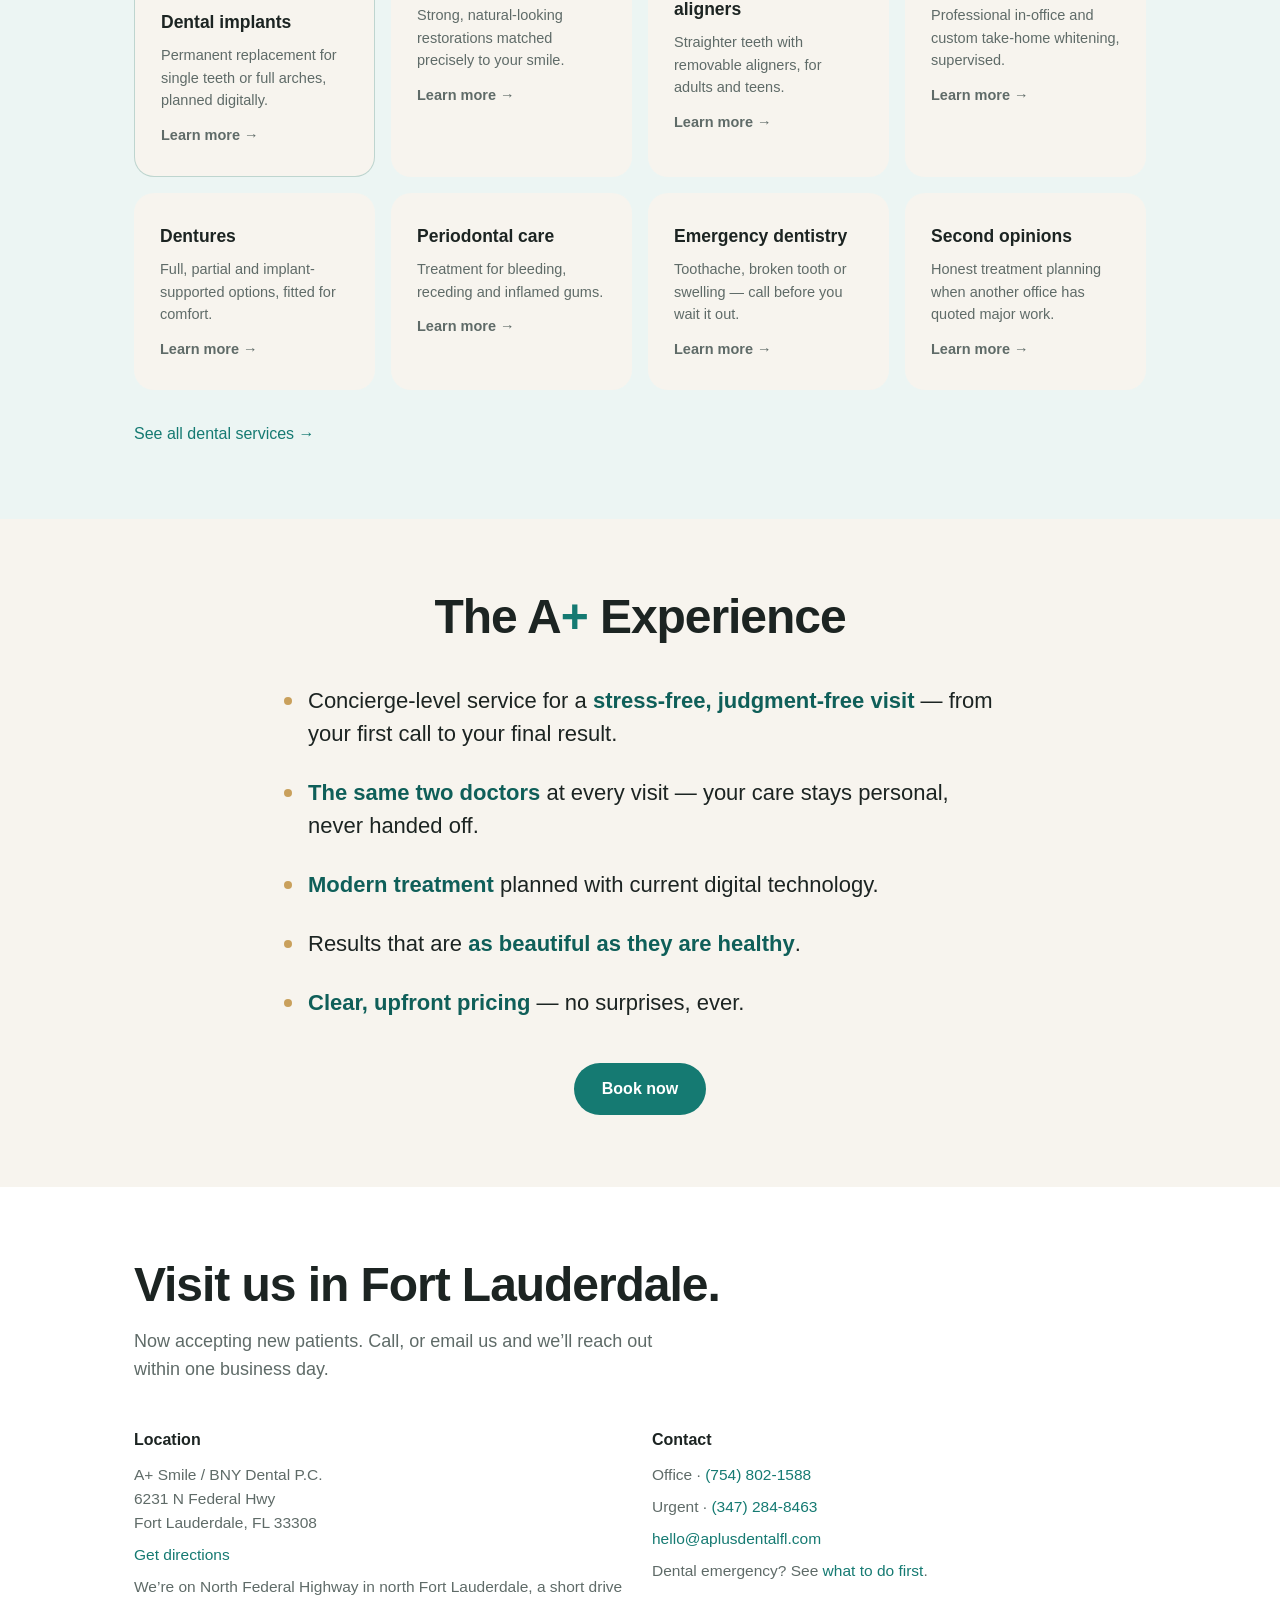
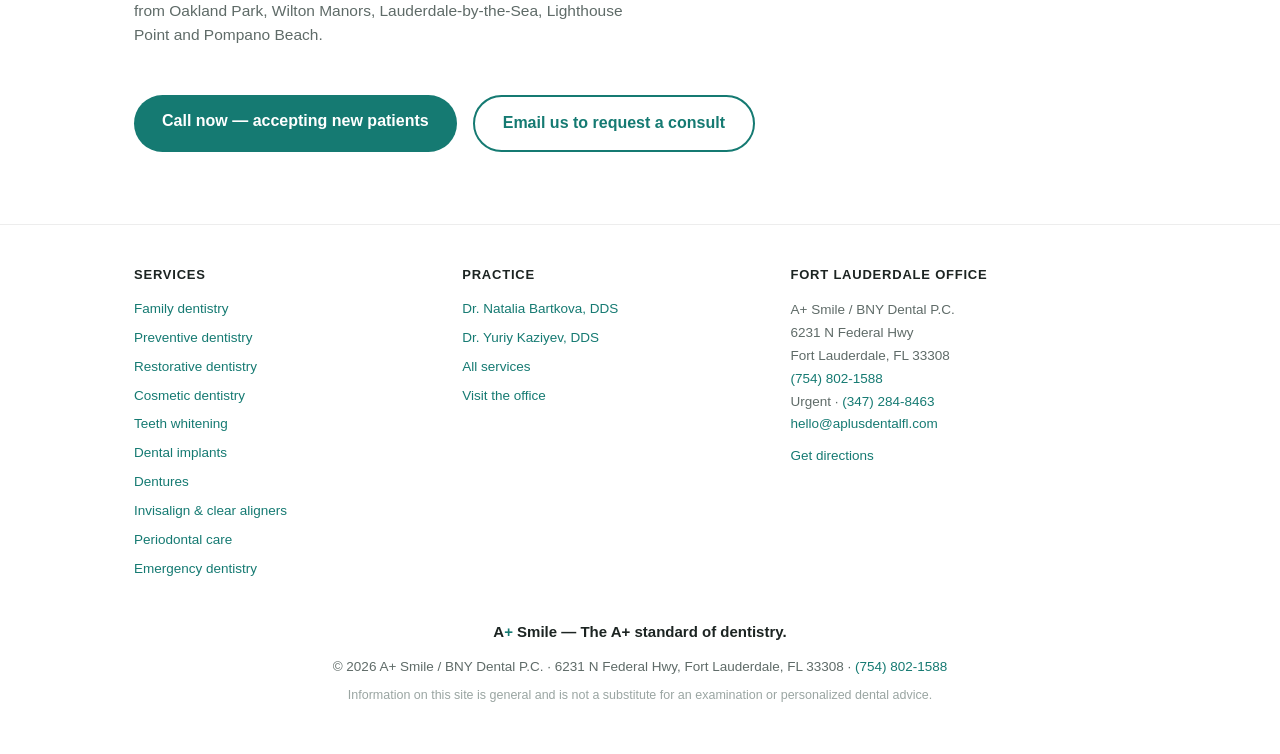
==== commit 1ac56cd7: "Local SEO: unblock crawling, add service/doctor pages, structured data The site was invisible to sea" ====
--- a/index.html
+++ b/index.html
@@ -4,357 +4,253 @@
 <meta charset="UTF-8">
 <meta name="viewport" content="width=device-width, initial-scale=1.0">
 <meta name="color-scheme" content="light">
-<title>A+ Smile / BNY Dental — Fort Lauderdale, FL</title>
-<meta name="description" content="A+ Smile / BNY Dental P.C. — modern general, cosmetic, and implant dentistry at 6231 N Federal Hwy, Fort Lauderdale, FL. Dr. Natalia Bartkova, DDS and Dr. Yuriy Kaziyev, DDS.">
-<meta property="og:title" content="A+ Smile / BNY Dental — Fort Lauderdale, FL">
-<meta property="og:description" content="Modern general, cosmetic, and implant dentistry in Fort Lauderdale. Now welcoming new patients.">
+<title>Dentist in Fort Lauderdale, FL | A+ Smile / BNY Dental</title>
+<meta name="description" content="General, cosmetic, restorative and implant dentistry in Fort Lauderdale, FL, with Dr. Natalia Bartkova, DDS and Dr. Yuriy Kaziyev, DDS. Call (754) 802-1588.">
+<link rel="canonical" href="https://www.aplusdentalfl.com/">
+<meta name="robots" content="index, follow, max-image-preview:large, max-snippet:-1">
 <meta property="og:type" content="website">
+<meta property="og:site_name" content="A+ Smile / BNY Dental P.C.">
+<meta property="og:locale" content="en_US">
+<meta property="og:title" content="Dentist in Fort Lauderdale, FL | A+ Smile / BNY Dental">
+<meta property="og:description" content="General, cosmetic, restorative and implant dentistry in Fort Lauderdale, FL, with Dr. Natalia Bartkova, DDS and Dr. Yuriy Kaziyev, DDS. Call (754) 802-1588.">
+<meta property="og:url" content="https://www.aplusdentalfl.com/">
+<meta property="og:image" content="https://www.aplusdentalfl.com/assets/before-after.jpg">
+<meta name="twitter:card" content="summary_large_image">
+<meta name="twitter:title" content="Dentist in Fort Lauderdale, FL | A+ Smile / BNY Dental">
+<meta name="twitter:description" content="General, cosmetic, restorative and implant dentistry in Fort Lauderdale, FL, with Dr. Natalia Bartkova, DDS and Dr. Yuriy Kaziyev, DDS. Call (754) 802-1588.">
+<meta name="twitter:image" content="https://www.aplusdentalfl.com/assets/before-after.jpg">
+<meta name="geo.region" content="US-FL">
+<meta name="geo.placename" content="Fort Lauderdale, Florida">
+<link rel="icon" href="/assets/favicon.svg" type="image/svg+xml">
+<link rel="apple-touch-icon" href="/assets/favicon.svg">
+<link rel="preload" as="style" href="/assets/site.css">
+<link rel="stylesheet" href="/assets/site.css">
 <script type="application/ld+json">
 {
   "@context": "https://schema.org",
-  "@type": "Dentist",
-  "name": "A+ Smile / BNY Dental P.C.",
-  "telephone": "+1-754-802-1588",
-  "email": "hello@aplusdentalfl.com",
-  "address": {
-    "@type": "PostalAddress",
-    "streetAddress": "6231 N Federal Hwy",
-    "addressLocality": "Fort Lauderdale",
-    "addressRegion": "FL",
-    "postalCode": "33308",
-    "addressCountry": "US"
-  },
-  "employee": [
-    {"@type": "Person", "name": "Dr. Natalia Bartkova, DDS", "jobTitle": "Dentist"},
-    {"@type": "Person", "name": "Dr. Yuriy Kaziyev, DDS", "jobTitle": "Dentist"}
+  "@graph": [
+    {
+      "@type": "WebSite",
+      "@id": "https://www.aplusdentalfl.com/#website",
+      "url": "https://www.aplusdentalfl.com/",
+      "name": "A+ Smile / BNY Dental P.C.",
+      "description": "General, cosmetic, restorative and implant dentistry in Fort Lauderdale, FL, with Dr. Natalia Bartkova, DDS and Dr. Yuriy Kaziyev, DDS. Call (754) 802-1588.",
+      "publisher": {
+        "@id": "https://www.aplusdentalfl.com/#practice"
+      },
+      "inLanguage": "en-US"
+    },
+    {
+      "@type": [
+        "Dentist",
+        "LocalBusiness"
+      ],
+      "@id": "https://www.aplusdentalfl.com/#practice",
+      "name": "A+ Smile",
+      "alternateName": [
+        "BNY Dental P.C.",
+        "A+ Smile / BNY Dental P.C.",
+        "A Plus Smile"
+      ],
+      "legalName": "BNY Dental P.C.",
+      "url": "https://www.aplusdentalfl.com/",
+      "telephone": "+17548021588",
+      "email": "hello@aplusdentalfl.com",
+      "image": "https://www.aplusdentalfl.com/assets/before-after.jpg",
+      "address": {
+        "@type": "PostalAddress",
+        "streetAddress": "6231 N Federal Hwy",
+        "addressLocality": "Fort Lauderdale",
+        "addressRegion": "FL",
+        "postalCode": "33308",
+        "addressCountry": "US"
+      },
+      "hasMap": "https://www.google.com/maps/search/?api=1&query=6231+N+Federal+Hwy%2C+Fort+Lauderdale%2C+FL+33308",
+      "description": "A+ Smile / BNY Dental P.C. is a general, cosmetic, restorative and implant dental practice on North Federal Highway in Fort Lauderdale, Florida, led by Dr. Natalia Bartkova, DDS and Dr. Yuriy Kaziyev, DDS.",
+      "medicalSpecialty": "Dentistry",
+      "areaServed": [
+        {
+          "@type": "City",
+          "name": "Fort Lauderdale",
+          "addressRegion": "FL"
+        },
+        {
+          "@type": "City",
+          "name": "Oakland Park",
+          "addressRegion": "FL"
+        },
+        {
+          "@type": "City",
+          "name": "Wilton Manors",
+          "addressRegion": "FL"
+        },
+        {
+          "@type": "City",
+          "name": "Lauderdale-by-the-Sea",
+          "addressRegion": "FL"
+        },
+        {
+          "@type": "City",
+          "name": "Pompano Beach",
+          "addressRegion": "FL"
+        },
+        {
+          "@type": "City",
+          "name": "Sea Ranch Lakes",
+          "addressRegion": "FL"
+        },
+        {
+          "@type": "City",
+          "name": "Lighthouse Point",
+          "addressRegion": "FL"
+        }
+      ],
+      "employee": [
+        {
+          "@id": "https://www.aplusdentalfl.com/doctors/dr-natalia-bartkova/#person"
+        },
+        {
+          "@id": "https://www.aplusdentalfl.com/doctors/dr-yuriy-kaziyev/#person"
+        }
+      ],
+      "knowsAbout": [
+        "Family Dentistry",
+        "Preventive Dentistry",
+        "Restorative Dentistry",
+        "Cosmetic Dentistry",
+        "Teeth Whitening",
+        "Dental Implants",
+        "Dentures",
+        "Clear Aligner Orthodontic Treatment",
+        "Periodontal Care",
+        "Emergency Dental Care"
+      ],
+      "hasOfferCatalog": {
+        "@type": "OfferCatalog",
+        "name": "Dental services in Fort Lauderdale",
+        "itemListElement": [
+          {
+            "@type": "Offer",
+            "itemOffered": {
+              "@type": "Service",
+              "@id": "https://www.aplusdentalfl.com/services/family-dentistry/#service",
+              "name": "Family Dentistry",
+              "url": "https://www.aplusdentalfl.com/services/family-dentistry/"
+            }
+          },
+          {
+            "@type": "Offer",
+            "itemOffered": {
+              "@type": "Service",
+              "@id": "https://www.aplusdentalfl.com/services/preventive-dentistry/#service",
+              "name": "Preventive Dentistry",
+              "url": "https://www.aplusdentalfl.com/services/preventive-dentistry/"
+            }
+          },
+          {
+            "@type": "Offer",
+            "itemOffered": {
+              "@type": "Service",
+              "@id": "https://www.aplusdentalfl.com/services/restorative-dentistry/#service",
+              "name": "Restorative Dentistry",
+              "url": "https://www.aplusdentalfl.com/services/restorative-dentistry/"
+            }
+          },
+          {
+            "@type": "Offer",
+            "itemOffered": {
+              "@type": "Service",
+              "@id": "https://www.aplusdentalfl.com/services/cosmetic-dentistry/#service",
+              "name": "Cosmetic Dentistry",
+              "url": "https://www.aplusdentalfl.com/services/cosmetic-dentistry/"
+            }
+          },
+          {
+            "@type": "Offer",
+            "itemOffered": {
+              "@type": "Service",
+              "@id": "https://www.aplusdentalfl.com/services/teeth-whitening/#service",
+              "name": "Teeth Whitening",
+              "url": "https://www.aplusdentalfl.com/services/teeth-whitening/"
+            }
+          },
+          {
+            "@type": "Offer",
+            "itemOffered": {
+              "@type": "Service",
+              "@id": "https://www.aplusdentalfl.com/services/dental-implants/#service",
+              "name": "Dental Implants",
+              "url": "https://www.aplusdentalfl.com/services/dental-implants/"
+            }
+          },
+          {
+            "@type": "Offer",
+            "itemOffered": {
+              "@type": "Service",
+              "@id": "https://www.aplusdentalfl.com/services/dentures/#service",
+              "name": "Dentures",
+              "url": "https://www.aplusdentalfl.com/services/dentures/"
+            }
+          },
+          {
+            "@type": "Offer",
+            "itemOffered": {
+              "@type": "Service",
+              "@id": "https://www.aplusdentalfl.com/services/invisalign/#service",
+              "name": "Clear Aligner Orthodontic Treatment",
+              "url": "https://www.aplusdentalfl.com/services/invisalign/"
+            }
+          },
+          {
+            "@type": "Offer",
+            "itemOffered": {
+              "@type": "Service",
+              "@id": "https://www.aplusdentalfl.com/services/periodontal-care/#service",
+              "name": "Periodontal Care",
+              "url": "https://www.aplusdentalfl.com/services/periodontal-care/"
+            }
+          },
+          {
+            "@type": "Offer",
+            "itemOffered": {
+              "@type": "Service",
+              "@id": "https://www.aplusdentalfl.com/services/emergency-dentistry/#service",
+              "name": "Emergency Dental Care",
+              "url": "https://www.aplusdentalfl.com/services/emergency-dentistry/"
+            }
+          }
+        ]
+      }
+    },
+    {
+      "@type": "WebPage",
+      "@id": "https://www.aplusdentalfl.com/#webpage",
+      "url": "https://www.aplusdentalfl.com/",
+      "name": "Dentist in Fort Lauderdale, FL | A+ Smile / BNY Dental",
+      "description": "General, cosmetic, restorative and implant dentistry in Fort Lauderdale, FL, with Dr. Natalia Bartkova, DDS and Dr. Yuriy Kaziyev, DDS. Call (754) 802-1588.",
+      "isPartOf": {
+        "@id": "https://www.aplusdentalfl.com/#website"
+      },
+      "about": {
+        "@id": "https://www.aplusdentalfl.com/#practice"
+      },
+      "inLanguage": "en-US",
+      "primaryImageOfPage": "https://www.aplusdentalfl.com/assets/before-after.jpg"
+    }
   ]
 }
 </script>
-<style>
-/* APlus Smile / BNY Dental — brand system
-   Strategy: align web palette with the practice's printed logo (teal tooth
-   + gold swoosh) for cross-touchpoint consistency. Teal = trust/medical,
-   gold = premium warmth, white = clean/clinical-calm.
-   Palette: white · ink #1C2422 · teal #157A72 · aqua tint #ECF5F3 ·
-   gold #C9A05C · gray #5F6B68 */
-* { margin: 0; padding: 0; box-sizing: border-box; }
-[hidden] { display: none !important; }
-:root {
-  --ink: #1C2422;
-  --gray: #5F6B68;
-  --teal: #157A72;
-  --teal-deep: #0F5F59;
-  --aqua: #ECF5F3;
-  --sand: #F7F4EE;
-  --gold: #C9A05C;
-}
-html {
-  scroll-behavior: smooth;
-  color-scheme: only light;
-  background-color: #ffffff !important;
-}
-body {
-  font-family: -apple-system, BlinkMacSystemFont, "SF Pro Display", "Segoe UI", Roboto, sans-serif;
-  color: var(--ink);
-  background-color: #ffffff !important;
-  -webkit-font-smoothing: antialiased;
-  line-height: 1.55;
-}
-h1, h2 { font-weight: 700; letter-spacing: -0.022em; }
-.logo-plus { color: var(--teal); }
-/* Nav */
-.nav {
-  position: sticky; top: 0; z-index: 50;
-  background: rgba(255,255,255,.85);
-  backdrop-filter: blur(14px);
-  -webkit-backdrop-filter: blur(14px);
-  border-bottom: 1px solid rgba(28,36,34,.08);
-}
-.nav-inner {
-  max-width: 1060px; margin: 0 auto;
-  display: flex; align-items: center; justify-content: space-between;
-  padding: 15px 24px;
-}
-.nav-logo {
-  font-weight: 700; font-size: 19px; color: var(--ink);
-  text-decoration: none;
-}
-.nav-links { display: flex; align-items: center; gap: 26px; }
-.nav-links a {
-  color: var(--ink); text-decoration: none; font-size: 14px;
-}
-.nav-links a:hover { color: var(--teal); }
-.nav-cta {
-  background: var(--teal); color: #fff !important;
-  padding: 9px 18px; border-radius: 999px; font-weight: 600;
-}
-.nav-cta:hover { background: var(--teal-deep); }
-/* Hero — copy left, real result right */
-.hero {
-  max-width: 1060px; margin: 0 auto;
-  padding: 72px 24px 64px;
-  display: grid; grid-template-columns: 1.1fr 1fr; gap: 56px;
-  align-items: center;
-}
-.hero-figure { margin: 0; }
-.hero-figure img {
-  width: 100%; height: auto; display: block;
-  border-radius: 24px;
-  box-shadow: 0 24px 60px -30px rgba(28,36,34,.35);
-}
-.hero-figure figcaption {
-  font-size: 13.5px; color: var(--gray); margin-top: 12px;
-}
-.hero-figure figcaption strong { color: var(--ink); font-weight: 600; }
-.hero-badge {
-  display: inline-block;
-  background: var(--aqua); color: var(--teal-deep);
-  font-size: 14px; font-weight: 600;
-  padding: 8px 18px; border-radius: 999px;
-  margin-bottom: 22px;
-}
-.hero h1 {
-  font-size: clamp(44px, 6.4vw, 72px);
-  line-height: 1.04;
-  color: var(--ink);
-}
-.hero-motto {
-  color: var(--teal); font-size: clamp(16px, 2vw, 19px);
-  font-weight: 600;
-  margin-top: 16px;
-}
-.hero-sub {
-  color: var(--gray);
-  font-size: clamp(17px, 2.3vw, 20px); max-width: 520px;
-  margin: 16px 0 0;
-  line-height: 1.6;
-}
-.hero-actions {
-  margin-top: 32px;
-  display: flex; gap: 26px; align-items: center;
-  flex-wrap: wrap;
-}
-.trust-row {
-  margin: 32px 0 0; padding: 0;
-  list-style: none;
-  display: flex; gap: 10px 28px; flex-wrap: wrap;
-  color: var(--gray); font-size: 14.5px;
-}
-.trust-row li::before {
-  content: ""; display: inline-block;
-  width: 7px; height: 7px; border-radius: 50%;
-  background: var(--gold); margin-right: 9px;
-  vertical-align: 2px;
-}
-/* Buttons */
-.btn {
-  background: var(--teal); color: #fff; text-decoration: none;
-  padding: 14px 28px; border-radius: 999px;
-  font-size: 16px; font-weight: 600;
-  display: inline-block;
-  transition: background .2s ease;
-}
-.btn:hover { background: var(--teal-deep); }
-.btn:focus-visible, a:focus-visible {
-  outline: 3px solid var(--teal); outline-offset: 3px; border-radius: 6px;
-}
-.btn-link { color: var(--teal); text-decoration: none; font-size: 16px; font-weight: 500; }
-.btn-link:hover { text-decoration: underline; }
-/* Sections */
-.section {
-  max-width: 1060px; margin: 0 auto;
-  padding: 72px 24px;
-}
-.alt-tint {
-  max-width: none;
-  background: var(--aqua);
-}
-.section-inner { max-width: 1012px; margin: 0 auto; }
-.section h2 {
-  font-size: clamp(32px, 4.6vw, 48px);
-  line-height: 1.1;
-}
-.section-sub {
-  color: var(--gray); font-size: 18px; max-width: 560px;
-  margin-top: 16px;
-}
-/* Offers */
-.offers {
-  margin-top: 48px;
-  display: grid; grid-template-columns: repeat(3, 1fr); gap: 18px;
-}
-.offer {
-  display: flex; flex-direction: column;
-  background: var(--sand);
-  border-radius: 24px;
-  padding: 34px 30px;
-  text-decoration: none; color: var(--ink);
-  transition: transform .15s ease;
-}
-.offer:hover { transform: translateY(-3px); }
-.offer-featured {
-  background: var(--teal); color: #fff;
-}
-.offer-featured .offer-tag { color: var(--gold); }
-.offer-featured .offer-sub { color: rgba(255,255,255,.85); }
-.offer-featured .offer-cta { color: #fff; border-color: rgba(255,255,255,.5); }
-.offer-tag {
-  font-size: 13px; font-weight: 700; color: var(--teal);
-  margin-bottom: 10px;
-}
-.offer h3 { font-size: 24px; font-weight: 700; letter-spacing: -0.015em; }
-.offer-sub { font-size: 15px; color: var(--gray); margin-top: 10px; flex: 1; }
-.offer-cta {
-  margin-top: 22px; font-size: 15px; font-weight: 600;
-  color: var(--teal);
-  border-bottom: 1.5px solid rgba(21,122,114,.4);
-  width: fit-content; padding-bottom: 2px;
-}
-/* Services grid */
-.grid {
-  margin-top: 48px;
-  display: grid; grid-template-columns: repeat(4, 1fr); gap: 16px;
-}
-.card {
-  background: var(--sand);
-  border-radius: 20px;
-  padding: 30px 26px;
-}
-.card h3 { font-size: 17.5px; font-weight: 700; margin-bottom: 8px; }
-.card p { color: var(--gray); font-size: 14.5px; }
-.card-popular { border: 1.5px solid rgba(21,122,114,.25); }
-.card-popular::before {
-  content: "Most popular"; display: inline-block; margin-bottom: 12px;
-  font-size: 11.5px; font-weight: 700; letter-spacing: .04em;
-  color: var(--teal-deep); background: var(--aqua);
-  padding: 4px 10px; border-radius: 999px;
-}
-/* The A+ Experience — sand block, on-brand */
-.experience {
-  max-width: none;
-  background: var(--sand);
-  text-align: center;
-}
-.experience > * { max-width: 720px; margin-left: auto; margin-right: auto; }
-.exp-list {
-  list-style: none;
-  margin-top: 40px;
-  text-align: left;
-  display: flex; flex-direction: column; gap: 26px;
-}
-.exp-list li {
-  font-size: clamp(18px, 2.4vw, 22px);
-  line-height: 1.5;
-  color: var(--ink);
-  padding-left: 28px;
-  position: relative;
-}
-.exp-list li::before {
-  content: ""; position: absolute; left: 4px; top: .62em;
-  width: 8px; height: 8px; border-radius: 50%; background: var(--gold);
-}
-.exp-list strong { color: var(--teal-deep); font-weight: 700; }
-.exp-cta { margin-top: 44px; }
-/* Patient quote, inside a doctor card */
-.doctor-quote {
-  margin: 22px auto 0; max-width: 420px;
-  background: #fff; border-radius: 16px; padding: 18px 20px;
-  text-align: left;
-}
-.doctor-quote .review-stars { color: var(--gold); font-size: 15px; letter-spacing: 3px; }
-.doctor-quote blockquote {
-  font-size: 15px; line-height: 1.5; color: var(--ink); font-weight: 500;
-  margin-top: 6px;
-}
-.doctor-quote .review-source { color: var(--gray); font-size: 12.5px; margin-top: 8px; }
-/* Doctors */
-.doctors {
-  margin-top: 48px;
-  display: grid; grid-template-columns: 1fr 1fr; gap: 22px;
-}
-.doctor {
-  background: var(--sand);
-  border-radius: 24px;
-  padding: 44px 34px;
-  text-align: center;
-}
-.doctor-portrait {
-  width: 200px; height: 260px;
-  object-fit: cover; object-position: top center;
-  border-radius: 999px 999px 8px 8px;
-  margin: 0 auto 24px; display: block;
-}
-.doctor h3 { font-size: 20px; font-weight: 700; letter-spacing: -0.01em; }
-.doctor .doctor-meta { color: var(--teal); font-weight: 600; font-size: 13.5px; margin-top: 6px; }
-.doctor p { color: var(--gray); margin-top: 12px; font-size: 15px; max-width: 420px; line-height: 1.6; margin-left: auto; margin-right: auto; }
-/* Visit */
-.visit {
-  margin-top: 44px;
-  display: grid; grid-template-columns: repeat(2, 1fr); gap: 24px;
-}
-.visit-col h3 { font-size: 16px; margin-bottom: 10px; font-weight: 700; }
-.visit-col p { color: var(--gray); font-size: 15.5px; margin-bottom: 8px; }
-.visit-col a { color: var(--teal); text-decoration: none; }
-.visit-col a:hover { text-decoration: underline; }
-.fine { font-size: 12.5px; color: #9AA5A2; }
-/* Contact actions */
-.contact-actions { margin-top: 40px; display: flex; gap: 16px; flex-wrap: wrap; }
-.btn-outline { background: #fff; color: var(--teal); border: 2px solid var(--teal); }
-.btn-outline:hover { background: var(--aqua); }
-/* Footer */
-.footer {
-  border-top: 1px solid rgba(28,36,34,.08);
-  padding: 40px 24px 48px;
-  text-align: center;
-  color: var(--gray); font-size: 13.5px;
-}
-.footer p + p { margin-top: 8px; }
-.footer a { color: var(--teal); text-decoration: none; }
-.footer a:hover { text-decoration: underline; }
-.footer-motto {
-  font-weight: 700; color: var(--ink); font-size: 15px;
-  margin-bottom: 14px;
-}
-.socials {
-  display: flex; gap: 22px; justify-content: center;
-  margin-bottom: 18px;
-}
-.socials a {
-  color: var(--teal); text-decoration: none; font-weight: 600; font-size: 14px;
-}
-.socials a:hover { text-decoration: underline; }
-/* Responsive */
-@media (max-width: 900px) {
-  .hero { grid-template-columns: 1fr; gap: 36px; padding: 56px 24px 48px; }
-  .hero-figure { max-width: 460px; margin: 0 auto; }
-  .grid { grid-template-columns: 1fr 1fr; }
-  .offers { grid-template-columns: 1fr; }
-  .doctors, .visit { grid-template-columns: 1fr; }
-  .nav-links a:not(.nav-cta) { display: none; }
-}
-@media (max-width: 540px) {
-  .grid { grid-template-columns: 1fr; }
-  .hero { padding: 44px 24px 40px; }
-  .section { padding: 56px 24px; }
-  .contact-actions .btn { width: 100%; text-align: center; }
-}
-@media (prefers-reduced-motion: reduce) {
-  html { scroll-behavior: auto; }
-  .btn, .offer { transition: none; }
-}
-
-</style>
 </head>
 <body>
+<!-- Generated by tools/build.py from tools/content.py. Edit content there, then re-run. -->
 
 <nav class="nav" aria-label="Primary">
   <div class="nav-inner">
-    <a class="nav-logo" href="#top">A<span class="logo-plus">+</span> Smile</a>
+    <a class="nav-logo" href="/">A<span class="logo-plus">+</span> Smile</a>
     <div class="nav-links">
-      <a href="#doctors">Meet the Doctors</a>
-      <a href="#offers">Offers</a>
-      <a href="#services">Services</a>
-      <a href="#visit">Visit</a>
+      <a href="/services/">Services</a>
+      <a href="/doctors/">Meet the Doctors</a>
+      <a href="/#visit">Visit</a>
       <a class="nav-cta" href="tel:+17548021588">Call (754) 802‑1588</a>
     </div>
   </div>
@@ -363,12 +259,13 @@
 <header class="hero" id="top">
   <div class="hero-copy">
     <span class="hero-badge">Now welcoming new patients in Fort Lauderdale</span>
-    <h1>Smile, naturally.</h1>
+    <h1>Smile, naturally.<span class="h1-sub">Modern dentistry in Fort Lauderdale.</span></h1>
     <p class="hero-motto">The A+ standard of dentistry.</p>
-    <p class="hero-sub">Modern dentistry, done gently. General, cosmetic, and implant care from two doctors who take their time with every patient.</p>
+    <p class="hero-sub">General, cosmetic, restorative and implant care from two doctors who
+    take their time with every patient &mdash; all in one office on North Federal Highway.</p>
     <div class="hero-actions">
       <a class="btn" href="#visit">Book a consult</a>
-      <a class="btn-link" href="#doctors">Meet the doctors</a>
+      <a class="btn-link" href="/services/">See our services</a>
     </div>
     <ul class="trust-row">
       <li>Same-week appointments</li>
@@ -377,32 +274,50 @@
     </ul>
   </div>
   <figure class="hero-figure">
-    <img src="assets/before-after.jpg" alt="Before and after: upper front teeth restored with crowns and veneers" width="400" height="397">
-    <figcaption><strong>Real patient, real result.</strong> Smile restoration with crowns and veneers — planned and completed in this office.</figcaption>
+    <img src="/assets/before-after.jpg" width="760" height="754"
+         alt="Before and after treatment at A+ Smile in Fort Lauderdale: upper front teeth restored with crowns and veneers"
+         fetchpriority="high" decoding="async">
+    <figcaption><strong>Real patient, real result.</strong> Smile restoration with crowns and
+    veneers &mdash; planned and completed in this office.</figcaption>
   </figure>
 </header>
 
 <section class="section alt-tint" id="doctors">
   <div class="section-inner">
-  <h2>Meet the doctors.</h2>
-  <p class="section-sub">Two doctors, one standard — you'll see the same faces at every visit, so your care stays personal from consult to completion.</p>
+  <h2>Meet your Fort Lauderdale dentists.</h2>
+  <p class="section-sub">Two doctors, one standard &mdash; you&rsquo;ll see the same faces at every
+  visit, so your care stays personal from consult to completion.</p>
   <div class="doctors">
     <div class="doctor">
-      <img class="doctor-portrait" src="assets/dr-bartkova.jpg" alt="Dr. Natalia Bartkova, DDS" width="200" height="260" >
-      <h3>Dr. Natalia Bartkova, DDS</h3>
-      <p class="doctor-meta">General, restorative &amp; cosmetic dentistry · NYU College of Dentistry</p>
-      <p>For Dr. Bartkova, the appointment isn't finished until you understand it. With more than 30 years in practice — two decades of them in New York City — she's known for slowing down, walking patients through every option in plain language, and never rushing a decision. Her philosophy: a healthy smile starts with strong teeth and healthy gums, not just a white one. Anxious patients tend to leave her chair wondering what they were nervous about.</p>
+      <img class="doctor-portrait" src="/assets/dr-bartkova.jpg" width="400" height="520"
+           alt="Dr. Natalia Bartkova, DDS, general and cosmetic dentist at A+ Smile in Fort Lauderdale"
+           loading="lazy" decoding="async">
+      <h3><a href="/doctors/dr-natalia-bartkova/">Dr. Natalia Bartkova, DDS</a></h3>
+      <p class="doctor-meta">General, restorative &amp; cosmetic dentistry &middot; NYU College of Dentistry</p>
+      <p>For Dr. Bartkova, the appointment isn&rsquo;t finished until you understand it. She&rsquo;s known
+      for slowing down, walking patients through every option in plain language, and never rushing a
+      decision. Her philosophy: a healthy smile starts with strong teeth and healthy gums, not just a
+      white one. Anxious patients tend to leave her chair wondering what they were nervous about.</p>
+      <a class="btn-link doctor-link" href="/doctors/dr-natalia-bartkova/">Read Dr. Bartkova&rsquo;s profile</a>
     </div>
     <div class="doctor">
-      <img class="doctor-portrait" src="assets/dr-kaziyev.jpg" alt="Dr. Yuriy Kaziyev, DDS" width="200" height="260" >
-      <h3>Dr. Yuriy Kaziyev, DDS</h3>
-      <p class="doctor-meta">Implant, restorative &amp; cosmetic dentistry · NYU College of Dentistry</p>
-      <p>Dr. Kaziyev has spent more than 25 years restoring smiles, most of them caring for families in Brooklyn before bringing his practice to Fort Lauderdale. He specializes in the work that changes how a smile looks and functions — implants, same-day crowns, full-arch restorations, and Invisalign — all planned digitally so results are precise and comfortable. Outside the office, he's an avid traveler who's always planning the next trip.</p>
+      <img class="doctor-portrait" src="/assets/dr-kaziyev.jpg" width="400" height="520"
+           alt="Dr. Yuriy Kaziyev, DDS, implant and restorative dentist at A+ Smile in Fort Lauderdale"
+           loading="lazy" decoding="async">
+      <h3><a href="/doctors/dr-yuriy-kaziyev/">Dr. Yuriy Kaziyev, DDS</a></h3>
+      <p class="doctor-meta">Implant, restorative &amp; cosmetic dentistry &middot; NYU College of Dentistry</p>
+      <p>Dr. Kaziyev cared for families in Brooklyn for years before bringing his practice to Fort
+      Lauderdale. He specializes in the work that changes how a smile looks and functions &mdash;
+      <a href="/services/dental-implants/">implants</a>, same-day crowns, full-arch restorations and
+      <a href="/services/invisalign/">clear aligners</a> &mdash; all planned digitally so results are
+      precise and comfortable.</p>
       <div class="doctor-quote">
-        <div class="review-stars" aria-hidden="true">★★★★★</div>
-        <blockquote>"Dr. Kaziyev has a very gentle touch. The work he did was painless and quick. Highly recommend the office to all friends and family."</blockquote>
-        <p class="review-source">Verified patient review · WebMD</p>
+        <div class="review-stars" aria-hidden="true">&#9733;&#9733;&#9733;&#9733;&#9733;</div>
+        <blockquote>&ldquo;Dr. Kaziyev has a very gentle touch. The work he did was painless and quick.
+        Highly recommend the office to all friends and family.&rdquo;</blockquote>
+        <p class="review-source">Verified patient review &middot; WebMD</p>
       </div>
+      <a class="btn-link doctor-link" href="/doctors/dr-yuriy-kaziyev/">Read Dr. Kaziyev&rsquo;s profile</a>
     </div>
   </div>
   </div>
@@ -410,25 +325,29 @@
 
 <section class="section" id="offers">
   <h2>Start with a smart first visit.</h2>
-  <p class="section-sub">Three easy ways to get in the chair — pick the one that fits where your smile is today.</p>
+  <p class="section-sub">Three easy ways to get in the chair &mdash; pick the one that fits where
+  your smile is today.</p>
   <div class="offers">
     <a class="offer" href="#visit">
       <span class="offer-tag">New patients</span>
       <h3>New Patient Exam</h3>
-      <p class="offer-sub">Comprehensive exam, digital X‑rays, and a clear plan for your smile — all in one visit.</p>
+      <p class="offer-sub">Comprehensive exam, digital X&#8209;rays, and a clear plan for your smile
+      &mdash; all in one visit.</p>
       <span class="offer-cta">Book my exam</span>
     </a>
-    <a class="offer offer-featured" href="#visit">
+    <a class="offer offer-featured" href="/services/dental-implants/">
       <span class="offer-tag">Most requested</span>
       <h3>Free Implant Consult</h3>
-      <p class="offer-sub">Missing or failing teeth? Sit down with the doctor, see your options, and get honest pricing — no obligation.</p>
+      <p class="offer-sub">Missing or failing teeth? Sit down with the doctor, see your options, and
+      get honest pricing &mdash; no obligation.</p>
       <span class="offer-cta">Claim my consult</span>
     </a>
-    <a class="offer" href="#visit">
+    <a class="offer" href="/services/cosmetic-dentistry/">
       <span class="offer-tag">Cosmetics</span>
       <h3>Free Smile Consult</h3>
-      <p class="offer-sub">Whitening, veneers, or a full makeover — find out what's possible for your smile and your budget.</p>
-      <span class="offer-cta">See what's possible</span>
+      <p class="offer-sub">Whitening, veneers, or a full makeover &mdash; find out what&rsquo;s possible
+      for your smile and your budget.</p>
+      <span class="offer-cta">See what&rsquo;s possible</span>
     </a>
   </div>
 </section>
@@ -436,52 +355,84 @@
 <section class="section alt-tint" id="services">
   <div class="section-inner">
   <h2>Everything your smile needs.<br>In one place.</h2>
-  <p class="section-sub">From routine cleanings to full smile makeovers, care is planned and completed under one roof — no bouncing between offices.</p>
+  <p class="section-sub">From routine cleanings to full smile makeovers, care is planned and
+  completed under one roof in Fort Lauderdale &mdash; no bouncing between offices.</p>
   <div class="grid">
-    <div class="card">
-      <h3>General dentistry</h3>
-      <p>Exams, fillings, and everyday care that keeps small problems small.</p>
-    </div>
-    <div class="card">
+    <a class="card" href="/services/family-dentistry/">
+      <h3>Family &amp; general dentistry</h3>
+      <p>Exams, fillings and everyday care that keeps small problems small.</p>
+      <p class="card-more">Learn more &rarr;</p>
+    </a>
+    <a class="card" href="/services/preventive-dentistry/">
       <h3>Preventive care</h3>
-      <p>Cleanings, digital X‑rays, and screenings on a schedule that fits your life.</p>
-    </div>
-    <div class="card">
-      <h3>Restorative</h3>
-      <p>Repair damaged or worn teeth so they look, feel, and work like new.</p>
-    </div>
-    <div class="card card-popular">
+      <p>Cleanings, digital X&#8209;rays and screenings on a schedule that fits your life.</p>
+      <p class="card-more">Learn more &rarr;</p>
+    </a>
+    <a class="card" href="/services/restorative-dentistry/">
+      <h3>Restorative dentistry</h3>
+      <p>Repair damaged or worn teeth so they look, feel and work right again.</p>
+      <p class="card-more">Learn more &rarr;</p>
+    </a>
+    <a class="card card-popular" href="/services/cosmetic-dentistry/">
       <h3>Cosmetic dentistry</h3>
-      <p>Whitening, bonding, and veneers designed around your face — not a template.</p>
-    </div>
-    <div class="card card-popular">
+      <p>Whitening, bonding and veneers designed around your face &mdash; not a template.</p>
+      <p class="card-more">Learn more &rarr;</p>
+    </a>
+    <a class="card card-popular" href="/services/dental-implants/">
       <h3>Dental implants</h3>
       <p>Permanent replacement for single teeth or full arches, planned digitally.</p>
-    </div>
-    <div class="card">
+      <p class="card-more">Learn more &rarr;</p>
+    </a>
+    <a class="card" href="/services/restorative-dentistry/">
       <h3>Crowns &amp; bridges</h3>
       <p>Strong, natural-looking restorations matched precisely to your smile.</p>
-    </div>
-    <div class="card">
-      <h3>Orthodontics</h3>
-      <p>Straighter teeth with modern options for teens and adults.</p>
-    </div>
-    <div class="card">
-      <h3>Consultations</h3>
-      <p>Second opinions and honest treatment planning — free for implants and cosmetics.</p>
-    </div>
-  </div>
+      <p class="card-more">Learn more &rarr;</p>
+    </a>
+    <a class="card" href="/services/invisalign/">
+      <h3>Invisalign &amp; clear aligners</h3>
+      <p>Straighter teeth with removable aligners, for adults and teens.</p>
+      <p class="card-more">Learn more &rarr;</p>
+    </a>
+    <a class="card" href="/services/teeth-whitening/">
+      <h3>Teeth whitening</h3>
+      <p>Professional in-office and custom take-home whitening, supervised.</p>
+      <p class="card-more">Learn more &rarr;</p>
+    </a>
+    <a class="card" href="/services/dentures/">
+      <h3>Dentures</h3>
+      <p>Full, partial and implant-supported options, fitted for comfort.</p>
+      <p class="card-more">Learn more &rarr;</p>
+    </a>
+    <a class="card" href="/services/periodontal-care/">
+      <h3>Periodontal care</h3>
+      <p>Treatment for bleeding, receding and inflamed gums.</p>
+      <p class="card-more">Learn more &rarr;</p>
+    </a>
+    <a class="card" href="/services/emergency-dentistry/">
+      <h3>Emergency dentistry</h3>
+      <p>Toothache, broken tooth or swelling &mdash; call before you wait it out.</p>
+      <p class="card-more">Learn more &rarr;</p>
+    </a>
+    <a class="card" href="/doctors/dr-yuriy-kaziyev/">
+      <h3>Second opinions</h3>
+      <p>Honest treatment planning when another office has quoted major work.</p>
+      <p class="card-more">Learn more &rarr;</p>
+    </a>
+  </div>
+  <p style="margin-top:32px"><a class="btn-link" href="/services/">See all dental services &rarr;</a></p>
   </div>
 </section>
 
 <section class="section experience">
   <h2>The A<span class="logo-plus">+</span> Experience</h2>
   <ul class="exp-list">
-    <li>Concierge‑level service for a <strong>stress‑free, judgment‑free visit</strong> — from your first call to your final result.</li>
-    <li><strong>The same two doctors</strong> at every visit — your care stays personal, never handed off.</li>
-    <li><strong>Painless, modern treatments</strong> using the latest digital technology.</li>
+    <li>Concierge&#8209;level service for a <strong>stress&#8209;free, judgment&#8209;free visit</strong>
+    &mdash; from your first call to your final result.</li>
+    <li><strong>The same two doctors</strong> at every visit &mdash; your care stays personal, never
+    handed off.</li>
+    <li><strong>Modern treatment</strong> planned with current digital technology.</li>
     <li>Results that are <strong>as beautiful as they are healthy</strong>.</li>
-    <li><strong>Clear, upfront pricing</strong> — no surprises, ever.</li>
+    <li><strong>Clear, upfront pricing</strong> &mdash; no surprises, ever.</li>
   </ul>
   <div class="exp-cta">
     <a class="btn" href="#visit">Book now</a>
@@ -490,37 +441,73 @@
 
 <section class="section" id="visit">
   <h2>Visit us in Fort Lauderdale.</h2>
-  <p class="section-sub">Now accepting new patients. Call, or email us and we'll reach out within one business day.</p>
+  <p class="section-sub">Now accepting new patients. Call, or email us and we&rsquo;ll reach out
+  within one business day.</p>
   <div class="visit">
     <div class="visit-col">
       <h3>Location</h3>
       <p>A+ Smile / BNY Dental P.C.<br>6231 N Federal Hwy<br>Fort Lauderdale, FL 33308</p>
       <p><a href="https://www.google.com/maps/search/?api=1&amp;query=6231+N+Federal+Hwy%2C+Fort+Lauderdale%2C+FL+33308" target="_blank" rel="noopener">Get directions</a></p>
+      <p>We&rsquo;re on North Federal Highway in north Fort Lauderdale, a short drive from Oakland
+      Park, Wilton Manors, Lauderdale&#8209;by&#8209;the&#8209;Sea, Lighthouse Point and Pompano Beach.</p>
     </div>
     <div class="visit-col">
       <h3>Contact</h3>
-      <p>Office · <a href="tel:+17548021588">(754) 802‑1588</a></p>
-      <p>Urgent · <a href="tel:+13472848463">(347) 284‑8463</a></p>
+      <p>Office &middot; <a href="tel:+17548021588">(754) 802-1588</a></p>
+      <p>Urgent &middot; <a href="tel:+13472848463">(347) 284-8463</a></p>
       <p><a href="mailto:hello@aplusdentalfl.com">hello@aplusdentalfl.com</a></p>
+      <p>Dental emergency? See <a href="/services/emergency-dentistry/">what to do first</a>.</p>
     </div>
   </div>
 
   <div class="contact-actions">
-    <a class="btn" href="tel:+17548021588">Call now — accepting new patients</a>
-    <a class="btn btn-outline" href="mailto:hello@aplusdentalfl.com?subject=Consult%20request%20%E2%80%94%20A%2B%20Smile&body=Name%3A%0APhone%3A%0AWhat%20can%20we%20help%20with%3F%0A">Email us to request a consult</a>
+    <a class="btn" href="tel:+17548021588">Call now &mdash; accepting new patients</a>
+    <a class="btn btn-outline" href="mailto:hello@aplusdentalfl.com?subject=Consult%20request%20%E2%80%94%20A%2B%20Smile&amp;body=Name%3A%0APhone%3A%0AWhat%20can%20we%20help%20with%3F%0A">Email us to request a consult</a>
   </div>
 </section>
 
 <footer class="footer">
-  <p class="footer-motto">A<span class="logo-plus">+</span> Smile — The A+ standard of dentistry.</p>
-  <!-- TODO: once social accounts exist (recommended handle @APlusSmileFTL), replace the "#" hrefs and remove the `hidden` attribute -->
-  <div class="socials" hidden>
-    <a href="#">Instagram</a>
-    <a href="#">Facebook</a>
-    <a href="https://www.google.com/maps/search/?api=1&amp;query=6231+N+Federal+Hwy%2C+Fort+Lauderdale%2C+FL+33308" target="_blank" rel="noopener">Google Reviews</a>
-  </div>
-  <p>© 2026 A+ Smile / BNY Dental P.C. · 6231 N Federal Hwy, Fort Lauderdale, FL 33308 · <a href="tel:+17548021588">(754) 802‑1588</a></p>
-  <p>General · Cosmetic · Restorative · Implants · Orthodontics</p>
+  <div class="footer-nav">
+    <div class="footer-col">
+      <h2>Services</h2>
+      <ul>
+        <li><a href="/services/family-dentistry/">Family dentistry</a></li>
+        <li><a href="/services/preventive-dentistry/">Preventive dentistry</a></li>
+        <li><a href="/services/restorative-dentistry/">Restorative dentistry</a></li>
+        <li><a href="/services/cosmetic-dentistry/">Cosmetic dentistry</a></li>
+        <li><a href="/services/teeth-whitening/">Teeth whitening</a></li>
+        <li><a href="/services/dental-implants/">Dental implants</a></li>
+        <li><a href="/services/dentures/">Dentures</a></li>
+        <li><a href="/services/invisalign/">Invisalign &amp; clear aligners</a></li>
+        <li><a href="/services/periodontal-care/">Periodontal care</a></li>
+        <li><a href="/services/emergency-dentistry/">Emergency dentistry</a></li>
+      </ul>
+    </div>
+    <div class="footer-col">
+      <h2>Practice</h2>
+      <ul>
+        <li><a href="/doctors/dr-natalia-bartkova/">Dr. Natalia Bartkova, DDS</a></li>
+        <li><a href="/doctors/dr-yuriy-kaziyev/">Dr. Yuriy Kaziyev, DDS</a></li>
+        <li><a href="/services/">All services</a></li>
+        <li><a href="/#visit">Visit the office</a></li>
+      </ul>
+    </div>
+    <div class="footer-col">
+      <h2>Fort Lauderdale office</h2>
+      <address>
+        A+ Smile / BNY Dental P.C.<br>
+        6231 N Federal Hwy<br>
+        Fort Lauderdale, FL 33308<br>
+        <a href="tel:+17548021588">(754) 802-1588</a><br>
+        Urgent &middot; <a href="tel:+13472848463">(347) 284-8463</a><br>
+        <a href="mailto:hello@aplusdentalfl.com">hello@aplusdentalfl.com</a>
+      </address>
+      <p><a href="https://www.google.com/maps/search/?api=1&amp;query=6231+N+Federal+Hwy%2C+Fort+Lauderdale%2C+FL+33308" target="_blank" rel="noopener">Get directions</a></p>
+    </div>
+  </div>
+  <p class="footer-motto">A<span class="logo-plus">+</span> Smile &mdash; The A+ standard of dentistry.</p>
+  <p>&copy; 2026 A+ Smile / BNY Dental P.C. &middot; 6231 N Federal Hwy, Fort Lauderdale, FL 33308 &middot; <a href="tel:+17548021588">(754) 802-1588</a></p>
+  <p class="fine">Information on this site is general and is not a substitute for an examination or personalized dental advice.</p>
 </footer>
 
 </body>
--- a/assets/site.css
+++ b/assets/site.css
@@ -0,0 +1,516 @@
+/* APlus Smile / BNY Dental — brand system
+   Strategy: align web palette with the practice's printed logo (teal tooth
+   + gold swoosh) for cross-touchpoint consistency. Teal = trust/medical,
+   gold = premium warmth, white = clean/clinical-calm.
+   Palette: white · ink #1C2422 · teal #157A72 · aqua tint #ECF5F3 ·
+   gold #C9A05C · gray #5F6B68 */
+* { margin: 0; padding: 0; box-sizing: border-box; }
+[hidden] { display: none !important; }
+:root {
+  --ink: #1C2422;
+  --gray: #5F6B68;
+  --teal: #157A72;
+  --teal-deep: #0F5F59;
+  --aqua: #ECF5F3;
+  --sand: #F7F4EE;
+  --gold: #C9A05C;
+}
+html {
+  scroll-behavior: smooth;
+  color-scheme: only light;
+  background-color: #ffffff !important;
+}
+body {
+  font-family: -apple-system, BlinkMacSystemFont, "SF Pro Display", "Segoe UI", Roboto, sans-serif;
+  color: var(--ink);
+  background-color: #ffffff !important;
+  -webkit-font-smoothing: antialiased;
+  line-height: 1.55;
+}
+h1, h2 { font-weight: 700; letter-spacing: -0.022em; }
+.logo-plus { color: var(--teal); }
+/* Nav */
+.nav {
+  position: sticky; top: 0; z-index: 50;
+  background: rgba(255,255,255,.85);
+  backdrop-filter: blur(14px);
+  -webkit-backdrop-filter: blur(14px);
+  border-bottom: 1px solid rgba(28,36,34,.08);
+}
+.nav-inner {
+  max-width: 1060px; margin: 0 auto;
+  display: flex; align-items: center; justify-content: space-between;
+  padding: 15px 24px;
+}
+.nav-logo {
+  font-weight: 700; font-size: 19px; color: var(--ink);
+  text-decoration: none;
+}
+.nav-links { display: flex; align-items: center; gap: 26px; }
+.nav-links a {
+  color: var(--ink); text-decoration: none; font-size: 14px;
+}
+.nav-links a:hover { color: var(--teal); }
+.nav-cta {
+  background: var(--teal); color: #fff !important;
+  padding: 9px 18px; border-radius: 999px; font-weight: 600;
+}
+.nav-cta:hover { background: var(--teal-deep); }
+/* Hero — copy left, real result right */
+.hero {
+  max-width: 1060px; margin: 0 auto;
+  padding: 72px 24px 64px;
+  display: grid; grid-template-columns: 1.1fr 1fr; gap: 56px;
+  align-items: center;
+}
+.hero-figure { margin: 0; }
+.hero-figure img {
+  width: 100%; height: auto; display: block;
+  border-radius: 24px;
+  box-shadow: 0 24px 60px -30px rgba(28,36,34,.35);
+}
+.hero-figure figcaption {
+  font-size: 13.5px; color: var(--gray); margin-top: 12px;
+}
+.hero-figure figcaption strong { color: var(--ink); font-weight: 600; }
+.hero-badge {
+  display: inline-block;
+  background: var(--aqua); color: var(--teal-deep);
+  font-size: 14px; font-weight: 600;
+  padding: 8px 18px; border-radius: 999px;
+  margin-bottom: 22px;
+}
+.hero h1 {
+  font-size: clamp(44px, 6.4vw, 72px);
+  line-height: 1.04;
+  color: var(--ink);
+}
+.hero-motto {
+  color: var(--teal); font-size: clamp(16px, 2vw, 19px);
+  font-weight: 600;
+  margin-top: 16px;
+}
+.hero-sub {
+  color: var(--gray);
+  font-size: clamp(17px, 2.3vw, 20px); max-width: 520px;
+  margin: 16px 0 0;
+  line-height: 1.6;
+}
+.hero-actions {
+  margin-top: 32px;
+  display: flex; gap: 26px; align-items: center;
+  flex-wrap: wrap;
+}
+.trust-row {
+  margin: 32px 0 0; padding: 0;
+  list-style: none;
+  display: flex; gap: 10px 28px; flex-wrap: wrap;
+  color: var(--gray); font-size: 14.5px;
+}
+.trust-row li::before {
+  content: ""; display: inline-block;
+  width: 7px; height: 7px; border-radius: 50%;
+  background: var(--gold); margin-right: 9px;
+  vertical-align: 2px;
+}
+/* Buttons */
+.btn {
+  background: var(--teal); color: #fff; text-decoration: none;
+  padding: 14px 28px; border-radius: 999px;
+  font-size: 16px; font-weight: 600;
+  display: inline-block;
+  transition: background .2s ease;
+}
+.btn:hover { background: var(--teal-deep); }
+.btn:focus-visible, a:focus-visible {
+  outline: 3px solid var(--teal); outline-offset: 3px; border-radius: 6px;
+}
+.btn-link { color: var(--teal); text-decoration: none; font-size: 16px; font-weight: 500; }
+.btn-link:hover { text-decoration: underline; }
+/* Sections */
+.section {
+  max-width: 1060px; margin: 0 auto;
+  padding: 72px 24px;
+}
+.alt-tint {
+  max-width: none;
+  background: var(--aqua);
+}
+.section-inner { max-width: 1012px; margin: 0 auto; }
+.section h2 {
+  font-size: clamp(32px, 4.6vw, 48px);
+  line-height: 1.1;
+}
+.section-sub {
+  color: var(--gray); font-size: 18px; max-width: 560px;
+  margin-top: 16px;
+}
+/* Offers */
+.offers {
+  margin-top: 48px;
+  display: grid; grid-template-columns: repeat(3, 1fr); gap: 18px;
+}
+.offer {
+  display: flex; flex-direction: column;
+  background: var(--sand);
+  border-radius: 24px;
+  padding: 34px 30px;
+  text-decoration: none; color: var(--ink);
+  transition: transform .15s ease;
+}
+.offer:hover { transform: translateY(-3px); }
+.offer-featured {
+  background: var(--teal); color: #fff;
+}
+.offer-featured .offer-tag { color: var(--gold); }
+.offer-featured .offer-sub { color: rgba(255,255,255,.85); }
+.offer-featured .offer-cta { color: #fff; border-color: rgba(255,255,255,.5); }
+.offer-tag {
+  font-size: 13px; font-weight: 700; color: var(--teal);
+  margin-bottom: 10px;
+}
+.offer h3 { font-size: 24px; font-weight: 700; letter-spacing: -0.015em; }
+.offer-sub { font-size: 15px; color: var(--gray); margin-top: 10px; flex: 1; }
+.offer-cta {
+  margin-top: 22px; font-size: 15px; font-weight: 600;
+  color: var(--teal);
+  border-bottom: 1.5px solid rgba(21,122,114,.4);
+  width: fit-content; padding-bottom: 2px;
+}
+/* Services grid */
+.grid {
+  margin-top: 48px;
+  display: grid; grid-template-columns: repeat(4, 1fr); gap: 16px;
+}
+.card {
+  background: var(--sand);
+  border-radius: 20px;
+  padding: 30px 26px;
+}
+.card h3 { font-size: 17.5px; font-weight: 700; margin-bottom: 8px; }
+.card p { color: var(--gray); font-size: 14.5px; }
+.card-popular { border: 1.5px solid rgba(21,122,114,.25); }
+.card-popular::before {
+  content: "Most popular"; display: inline-block; margin-bottom: 12px;
+  font-size: 11.5px; font-weight: 700; letter-spacing: .04em;
+  color: var(--teal-deep); background: var(--aqua);
+  padding: 4px 10px; border-radius: 999px;
+}
+/* The A+ Experience — sand block, on-brand */
+.experience {
+  max-width: none;
+  background: var(--sand);
+  text-align: center;
+}
+.experience > * { max-width: 720px; margin-left: auto; margin-right: auto; }
+.exp-list {
+  list-style: none;
+  margin-top: 40px;
+  text-align: left;
+  display: flex; flex-direction: column; gap: 26px;
+}
+.exp-list li {
+  font-size: clamp(18px, 2.4vw, 22px);
+  line-height: 1.5;
+  color: var(--ink);
+  padding-left: 28px;
+  position: relative;
+}
+.exp-list li::before {
+  content: ""; position: absolute; left: 4px; top: .62em;
+  width: 8px; height: 8px; border-radius: 50%; background: var(--gold);
+}
+.exp-list strong { color: var(--teal-deep); font-weight: 700; }
+.exp-cta { margin-top: 44px; }
+/* Patient quote, inside a doctor card */
+.doctor-quote {
+  margin: 22px auto 0; max-width: 420px;
+  background: #fff; border-radius: 16px; padding: 18px 20px;
+  text-align: left;
+}
+.doctor-quote .review-stars { color: var(--gold); font-size: 15px; letter-spacing: 3px; }
+.doctor-quote blockquote {
+  font-size: 15px; line-height: 1.5; color: var(--ink); font-weight: 500;
+  margin-top: 6px;
+}
+.doctor-quote .review-source { color: var(--gray); font-size: 12.5px; margin-top: 8px; }
+/* Doctors */
+.doctors {
+  margin-top: 48px;
+  display: grid; grid-template-columns: 1fr 1fr; gap: 22px;
+}
+.doctor {
+  background: var(--sand);
+  border-radius: 24px;
+  padding: 44px 34px;
+  text-align: center;
+}
+.doctor-portrait {
+  width: 200px; height: 260px;
+  object-fit: cover; object-position: top center;
+  border-radius: 999px 999px 8px 8px;
+  margin: 0 auto 24px; display: block;
+}
+.doctor h3 { font-size: 20px; font-weight: 700; letter-spacing: -0.01em; }
+.doctor .doctor-meta { color: var(--teal); font-weight: 600; font-size: 13.5px; margin-top: 6px; }
+.doctor p { color: var(--gray); margin-top: 12px; font-size: 15px; max-width: 420px; line-height: 1.6; margin-left: auto; margin-right: auto; }
+/* Visit */
+.visit {
+  margin-top: 44px;
+  display: grid; grid-template-columns: repeat(2, 1fr); gap: 24px;
+}
+.visit-col h3 { font-size: 16px; margin-bottom: 10px; font-weight: 700; }
+.visit-col p { color: var(--gray); font-size: 15.5px; margin-bottom: 8px; }
+.visit-col a { color: var(--teal); text-decoration: none; }
+.visit-col a:hover { text-decoration: underline; }
+.fine { font-size: 12.5px; color: #9AA5A2; }
+/* Contact actions */
+.contact-actions { margin-top: 40px; display: flex; gap: 16px; flex-wrap: wrap; }
+.btn-outline { background: #fff; color: var(--teal); border: 2px solid var(--teal); }
+.btn-outline:hover { background: var(--aqua); }
+/* Footer */
+.footer {
+  border-top: 1px solid rgba(28,36,34,.08);
+  padding: 40px 24px 48px;
+  text-align: center;
+  color: var(--gray); font-size: 13.5px;
+}
+.footer p + p { margin-top: 8px; }
+.footer a { color: var(--teal); text-decoration: none; }
+.footer a:hover { text-decoration: underline; }
+.footer-motto {
+  font-weight: 700; color: var(--ink); font-size: 15px;
+  margin-bottom: 14px;
+}
+.socials {
+  display: flex; gap: 22px; justify-content: center;
+  margin-bottom: 18px;
+}
+.socials a {
+  color: var(--teal); text-decoration: none; font-weight: 600; font-size: 14px;
+}
+.socials a:hover { text-decoration: underline; }
+/* Responsive */
+@media (max-width: 900px) {
+  .hero { grid-template-columns: 1fr; gap: 36px; padding: 56px 24px 48px; }
+  .hero-figure { max-width: 460px; margin: 0 auto; }
+  .grid { grid-template-columns: 1fr 1fr; }
+  .offers { grid-template-columns: 1fr; }
+  .doctors, .visit { grid-template-columns: 1fr; }
+  .nav-links a:not(.nav-cta) { display: none; }
+}
+@media (max-width: 540px) {
+  .grid { grid-template-columns: 1fr; }
+  .hero { padding: 44px 24px 40px; }
+  .section { padding: 56px 24px; }
+  .contact-actions .btn { width: 100%; text-align: center; }
+}
+@media (prefers-reduced-motion: reduce) {
+  html { scroll-behavior: auto; }
+  .btn, .offer { transition: none; }
+}
+
+/* ============================================================
+   Interior pages (services, doctors) — added for the multi-page
+   build. Reuses the same tokens, spacing scale, and radii as the
+   home page so the system stays consistent.
+   ============================================================ */
+
+/* Breadcrumbs */
+.breadcrumbs {
+  max-width: 1060px; margin: 0 auto;
+  padding: 22px 24px 0;
+  font-size: 13.5px; color: var(--gray);
+}
+.breadcrumbs ol {
+  list-style: none; display: flex; flex-wrap: wrap;
+  gap: 8px; align-items: center; padding: 0; margin: 0;
+}
+.breadcrumbs li + li::before {
+  content: "/"; color: #B9C3C0; margin-right: 8px;
+}
+.breadcrumbs a { color: var(--gray); text-decoration: none; }
+.breadcrumbs a:hover { color: var(--teal); text-decoration: underline; }
+.breadcrumbs [aria-current="page"] { color: var(--ink); font-weight: 600; }
+
+/* Page hero (interior) */
+.page-hero {
+  max-width: 1060px; margin: 0 auto;
+  padding: 40px 24px 8px;
+}
+.page-hero h1 {
+  font-size: clamp(36px, 5.2vw, 58px);
+  line-height: 1.06;
+  max-width: 16ch;
+}
+.page-hero .lede {
+  color: var(--gray);
+  font-size: clamp(17px, 2.2vw, 20px);
+  line-height: 1.6;
+  max-width: 62ch;
+  margin-top: 20px;
+}
+.page-hero .hero-actions { margin-top: 28px; }
+
+/* Long-form body copy */
+.prose { max-width: 68ch; }
+.prose h2 {
+  font-size: clamp(26px, 3.4vw, 34px);
+  line-height: 1.15;
+  margin-top: 48px;
+}
+.prose h2:first-child { margin-top: 0; }
+.prose h3 {
+  font-size: 18.5px; font-weight: 700;
+  letter-spacing: -0.01em;
+  margin-top: 30px;
+}
+.prose p { color: var(--gray); font-size: 16.5px; line-height: 1.68; margin-top: 16px; }
+.prose p strong { color: var(--ink); font-weight: 600; }
+.prose ul { margin: 18px 0 0; padding: 0; list-style: none; }
+.prose ul li {
+  color: var(--gray); font-size: 16.5px; line-height: 1.6;
+  padding-left: 26px; position: relative; margin-top: 12px;
+}
+.prose ul li::before {
+  content: ""; position: absolute; left: 4px; top: .66em;
+  width: 7px; height: 7px; border-radius: 50%; background: var(--gold);
+}
+.prose ul li strong { color: var(--ink); font-weight: 600; }
+.prose a { color: var(--teal); text-decoration: underline; text-underline-offset: 2px; }
+.prose a:hover { color: var(--teal-deep); }
+
+/* Step list — "what to expect" */
+.steps { counter-reset: step; margin-top: 28px; list-style: none; padding: 0; }
+.steps li {
+  counter-increment: step;
+  padding-left: 52px; position: relative;
+  margin-top: 22px; color: var(--gray);
+  font-size: 16.5px; line-height: 1.6;
+}
+.steps li::before {
+  content: counter(step);
+  position: absolute; left: 0; top: -2px;
+  width: 32px; height: 32px; border-radius: 50%;
+  background: var(--aqua); color: var(--teal-deep);
+  font-size: 14.5px; font-weight: 700;
+  display: grid; place-items: center;
+}
+.steps li strong { display: block; color: var(--ink); font-weight: 600; margin-bottom: 2px; }
+
+/* FAQ — visible questions; mirrored in FAQPage structured data */
+.faq { margin-top: 32px; max-width: 68ch; }
+.faq details {
+  border-bottom: 1px solid rgba(28,36,34,.10);
+  padding: 20px 0;
+}
+.faq details:first-of-type { border-top: 1px solid rgba(28,36,34,.10); }
+.faq summary {
+  cursor: pointer; list-style: none;
+  font-size: 17.5px; font-weight: 600; color: var(--ink);
+  display: flex; justify-content: space-between; gap: 20px; align-items: baseline;
+}
+.faq summary::-webkit-details-marker { display: none; }
+.faq summary::after {
+  content: "+"; color: var(--teal); font-size: 22px; font-weight: 400; line-height: 1;
+}
+.faq details[open] summary::after { content: "\2212"; }
+.faq details p { color: var(--gray); font-size: 16px; line-height: 1.65; margin-top: 12px; }
+.faq details p a { color: var(--teal); }
+
+/* Related services / internal linking block */
+.related { margin-top: 44px; }
+.related h2 { font-size: clamp(24px, 3vw, 30px); }
+.link-grid {
+  margin-top: 24px;
+  display: grid; grid-template-columns: repeat(3, 1fr); gap: 14px;
+}
+.link-card {
+  display: block; background: var(--sand); border-radius: 18px;
+  padding: 22px 24px; text-decoration: none; color: var(--ink);
+  transition: transform .15s ease;
+}
+.link-card:hover { transform: translateY(-3px); }
+.link-card strong { display: block; font-size: 16.5px; font-weight: 700; }
+.link-card span { display: block; color: var(--gray); font-size: 14px; margin-top: 6px; line-height: 1.5; }
+
+/* Closing call-to-action band with NAP */
+.cta-band { max-width: none; background: var(--aqua); text-align: center; }
+.cta-band > * { max-width: 640px; margin-left: auto; margin-right: auto; }
+.cta-band h2 { font-size: clamp(28px, 3.8vw, 40px); }
+.cta-band p { color: var(--gray); font-size: 17px; margin-top: 16px; }
+.cta-band .nap { color: var(--ink); font-size: 16px; margin-top: 20px; line-height: 1.7; }
+.cta-band .nap a { color: var(--teal); text-decoration: none; }
+.cta-band .nap a:hover { text-decoration: underline; }
+.cta-band .btn { margin-top: 28px; }
+
+/* Doctor page header */
+.doctor-header {
+  max-width: 1060px; margin: 0 auto; padding: 32px 24px 0;
+  display: grid; grid-template-columns: 240px 1fr; gap: 44px; align-items: start;
+}
+.doctor-header img {
+  width: 240px; height: 312px; object-fit: cover; object-position: top center;
+  border-radius: 999px 999px 12px 12px; display: block;
+}
+.doctor-header h1 { font-size: clamp(32px, 4.4vw, 48px); line-height: 1.08; }
+.doctor-header .doctor-meta { color: var(--teal); font-weight: 600; font-size: 15px; margin-top: 10px; }
+.doctor-header .lede { color: var(--gray); font-size: 17.5px; line-height: 1.65; margin-top: 18px; max-width: 58ch; }
+
+/* Service index list */
+.service-group { margin-top: 52px; }
+.service-group h2 { font-size: clamp(24px, 3vw, 30px); }
+.service-group > p { color: var(--gray); font-size: 16.5px; margin-top: 12px; max-width: 62ch; }
+
+@media (max-width: 900px) {
+  .link-grid { grid-template-columns: 1fr 1fr; }
+  .doctor-header { grid-template-columns: 1fr; gap: 26px; }
+  .doctor-header img { width: 200px; height: 260px; }
+}
+@media (max-width: 540px) {
+  .link-grid { grid-template-columns: 1fr; }
+  .page-hero { padding: 28px 24px 4px; }
+  .page-hero .hero-actions .btn { width: 100%; text-align: center; }
+}
+
+/* Footer navigation — site-wide internal linking */
+.footer-nav {
+  max-width: 1012px; margin: 0 auto 40px;
+  display: grid; grid-template-columns: 1fr 1fr 1.2fr; gap: 32px;
+  text-align: left;
+}
+.footer-col h2 {
+  font-size: 13px; font-weight: 700; letter-spacing: .06em;
+  text-transform: uppercase; color: var(--ink); margin-bottom: 14px;
+}
+.footer-col ul { list-style: none; padding: 0; margin: 0; }
+.footer-col li + li { margin-top: 8px; }
+.footer-col address { font-style: normal; line-height: 1.7; }
+.footer-col p { margin-top: 10px; }
+@media (max-width: 760px) {
+  .footer-nav { grid-template-columns: 1fr; gap: 28px; text-align: center; }
+  .footer-col address { text-align: center; }
+}
+
+/* Hero supporting line — keeps the brand statement dominant while the H1
+   still states what the practice is and where it is. */
+.h1-sub {
+  display: block;
+  font-size: .42em; line-height: 1.2;
+  color: var(--gray); font-weight: 600;
+  letter-spacing: -0.012em;
+  margin-top: 16px;
+}
+/* Service tiles are links on the home page */
+a.card { text-decoration: none; color: var(--ink); display: block; transition: transform .15s ease; }
+a.card:hover { transform: translateY(-3px); }
+a.card:hover h3 { color: var(--teal-deep); }
+.card-more { font-size: 14px; font-weight: 600; color: var(--teal); margin-top: 12px; }
+.doctor h3 a { color: var(--ink); text-decoration: none; }
+.doctor h3 a:hover { color: var(--teal-deep); text-decoration: underline; }
+.doctor .doctor-link { display: inline-block; margin-top: 14px; }
+@media (prefers-reduced-motion: reduce) { a.card, .link-card { transition: none; } }
+/* Doctor cards on /doctors/ are page-level subsections, so their names are h2 */
+.doctors h2 { font-size: 20px; font-weight: 700; letter-spacing: -0.01em; }
+.doctors h2 a { color: var(--ink); text-decoration: none; }
+.doctors h2 a:hover { color: var(--teal-deep); text-decoration: underline; }
--- a/assets/site.css
+++ b/assets/site.css
@@ -0,0 +1,516 @@
+/* APlus Smile / BNY Dental — brand system
+   Strategy: align web palette with the practice's printed logo (teal tooth
+   + gold swoosh) for cross-touchpoint consistency. Teal = trust/medical,
+   gold = premium warmth, white = clean/clinical-calm.
+   Palette: white · ink #1C2422 · teal #157A72 · aqua tint #ECF5F3 ·
+   gold #C9A05C · gray #5F6B68 */
+* { margin: 0; padding: 0; box-sizing: border-box; }
+[hidden] { display: none !important; }
+:root {
+  --ink: #1C2422;
+  --gray: #5F6B68;
+  --teal: #157A72;
+  --teal-deep: #0F5F59;
+  --aqua: #ECF5F3;
+  --sand: #F7F4EE;
+  --gold: #C9A05C;
+}
+html {
+  scroll-behavior: smooth;
+  color-scheme: only light;
+  background-color: #ffffff !important;
+}
+body {
+  font-family: -apple-system, BlinkMacSystemFont, "SF Pro Display", "Segoe UI", Roboto, sans-serif;
+  color: var(--ink);
+  background-color: #ffffff !important;
+  -webkit-font-smoothing: antialiased;
+  line-height: 1.55;
+}
+h1, h2 { font-weight: 700; letter-spacing: -0.022em; }
+.logo-plus { color: var(--teal); }
+/* Nav */
+.nav {
+  position: sticky; top: 0; z-index: 50;
+  background: rgba(255,255,255,.85);
+  backdrop-filter: blur(14px);
+  -webkit-backdrop-filter: blur(14px);
+  border-bottom: 1px solid rgba(28,36,34,.08);
+}
+.nav-inner {
+  max-width: 1060px; margin: 0 auto;
+  display: flex; align-items: center; justify-content: space-between;
+  padding: 15px 24px;
+}
+.nav-logo {
+  font-weight: 700; font-size: 19px; color: var(--ink);
+  text-decoration: none;
+}
+.nav-links { display: flex; align-items: center; gap: 26px; }
+.nav-links a {
+  color: var(--ink); text-decoration: none; font-size: 14px;
+}
+.nav-links a:hover { color: var(--teal); }
+.nav-cta {
+  background: var(--teal); color: #fff !important;
+  padding: 9px 18px; border-radius: 999px; font-weight: 600;
+}
+.nav-cta:hover { background: var(--teal-deep); }
+/* Hero — copy left, real result right */
+.hero {
+  max-width: 1060px; margin: 0 auto;
+  padding: 72px 24px 64px;
+  display: grid; grid-template-columns: 1.1fr 1fr; gap: 56px;
+  align-items: center;
+}
+.hero-figure { margin: 0; }
+.hero-figure img {
+  width: 100%; height: auto; display: block;
+  border-radius: 24px;
+  box-shadow: 0 24px 60px -30px rgba(28,36,34,.35);
+}
+.hero-figure figcaption {
+  font-size: 13.5px; color: var(--gray); margin-top: 12px;
+}
+.hero-figure figcaption strong { color: var(--ink); font-weight: 600; }
+.hero-badge {
+  display: inline-block;
+  background: var(--aqua); color: var(--teal-deep);
+  font-size: 14px; font-weight: 600;
+  padding: 8px 18px; border-radius: 999px;
+  margin-bottom: 22px;
+}
+.hero h1 {
+  font-size: clamp(44px, 6.4vw, 72px);
+  line-height: 1.04;
+  color: var(--ink);
+}
+.hero-motto {
+  color: var(--teal); font-size: clamp(16px, 2vw, 19px);
+  font-weight: 600;
+  margin-top: 16px;
+}
+.hero-sub {
+  color: var(--gray);
+  font-size: clamp(17px, 2.3vw, 20px); max-width: 520px;
+  margin: 16px 0 0;
+  line-height: 1.6;
+}
+.hero-actions {
+  margin-top: 32px;
+  display: flex; gap: 26px; align-items: center;
+  flex-wrap: wrap;
+}
+.trust-row {
+  margin: 32px 0 0; padding: 0;
+  list-style: none;
+  display: flex; gap: 10px 28px; flex-wrap: wrap;
+  color: var(--gray); font-size: 14.5px;
+}
+.trust-row li::before {
+  content: ""; display: inline-block;
+  width: 7px; height: 7px; border-radius: 50%;
+  background: var(--gold); margin-right: 9px;
+  vertical-align: 2px;
+}
+/* Buttons */
+.btn {
+  background: var(--teal); color: #fff; text-decoration: none;
+  padding: 14px 28px; border-radius: 999px;
+  font-size: 16px; font-weight: 600;
+  display: inline-block;
+  transition: background .2s ease;
+}
+.btn:hover { background: var(--teal-deep); }
+.btn:focus-visible, a:focus-visible {
+  outline: 3px solid var(--teal); outline-offset: 3px; border-radius: 6px;
+}
+.btn-link { color: var(--teal); text-decoration: none; font-size: 16px; font-weight: 500; }
+.btn-link:hover { text-decoration: underline; }
+/* Sections */
+.section {
+  max-width: 1060px; margin: 0 auto;
+  padding: 72px 24px;
+}
+.alt-tint {
+  max-width: none;
+  background: var(--aqua);
+}
+.section-inner { max-width: 1012px; margin: 0 auto; }
+.section h2 {
+  font-size: clamp(32px, 4.6vw, 48px);
+  line-height: 1.1;
+}
+.section-sub {
+  color: var(--gray); font-size: 18px; max-width: 560px;
+  margin-top: 16px;
+}
+/* Offers */
+.offers {
+  margin-top: 48px;
+  display: grid; grid-template-columns: repeat(3, 1fr); gap: 18px;
+}
+.offer {
+  display: flex; flex-direction: column;
+  background: var(--sand);
+  border-radius: 24px;
+  padding: 34px 30px;
+  text-decoration: none; color: var(--ink);
+  transition: transform .15s ease;
+}
+.offer:hover { transform: translateY(-3px); }
+.offer-featured {
+  background: var(--teal); color: #fff;
+}
+.offer-featured .offer-tag { color: var(--gold); }
+.offer-featured .offer-sub { color: rgba(255,255,255,.85); }
+.offer-featured .offer-cta { color: #fff; border-color: rgba(255,255,255,.5); }
+.offer-tag {
+  font-size: 13px; font-weight: 700; color: var(--teal);
+  margin-bottom: 10px;
+}
+.offer h3 { font-size: 24px; font-weight: 700; letter-spacing: -0.015em; }
+.offer-sub { font-size: 15px; color: var(--gray); margin-top: 10px; flex: 1; }
+.offer-cta {
+  margin-top: 22px; font-size: 15px; font-weight: 600;
+  color: var(--teal);
+  border-bottom: 1.5px solid rgba(21,122,114,.4);
+  width: fit-content; padding-bottom: 2px;
+}
+/* Services grid */
+.grid {
+  margin-top: 48px;
+  display: grid; grid-template-columns: repeat(4, 1fr); gap: 16px;
+}
+.card {
+  background: var(--sand);
+  border-radius: 20px;
+  padding: 30px 26px;
+}
+.card h3 { font-size: 17.5px; font-weight: 700; margin-bottom: 8px; }
+.card p { color: var(--gray); font-size: 14.5px; }
+.card-popular { border: 1.5px solid rgba(21,122,114,.25); }
+.card-popular::before {
+  content: "Most popular"; display: inline-block; margin-bottom: 12px;
+  font-size: 11.5px; font-weight: 700; letter-spacing: .04em;
+  color: var(--teal-deep); background: var(--aqua);
+  padding: 4px 10px; border-radius: 999px;
+}
+/* The A+ Experience — sand block, on-brand */
+.experience {
+  max-width: none;
+  background: var(--sand);
+  text-align: center;
+}
+.experience > * { max-width: 720px; margin-left: auto; margin-right: auto; }
+.exp-list {
+  list-style: none;
+  margin-top: 40px;
+  text-align: left;
+  display: flex; flex-direction: column; gap: 26px;
+}
+.exp-list li {
+  font-size: clamp(18px, 2.4vw, 22px);
+  line-height: 1.5;
+  color: var(--ink);
+  padding-left: 28px;
+  position: relative;
+}
+.exp-list li::before {
+  content: ""; position: absolute; left: 4px; top: .62em;
+  width: 8px; height: 8px; border-radius: 50%; background: var(--gold);
+}
+.exp-list strong { color: var(--teal-deep); font-weight: 700; }
+.exp-cta { margin-top: 44px; }
+/* Patient quote, inside a doctor card */
+.doctor-quote {
+  margin: 22px auto 0; max-width: 420px;
+  background: #fff; border-radius: 16px; padding: 18px 20px;
+  text-align: left;
+}
+.doctor-quote .review-stars { color: var(--gold); font-size: 15px; letter-spacing: 3px; }
+.doctor-quote blockquote {
+  font-size: 15px; line-height: 1.5; color: var(--ink); font-weight: 500;
+  margin-top: 6px;
+}
+.doctor-quote .review-source { color: var(--gray); font-size: 12.5px; margin-top: 8px; }
+/* Doctors */
+.doctors {
+  margin-top: 48px;
+  display: grid; grid-template-columns: 1fr 1fr; gap: 22px;
+}
+.doctor {
+  background: var(--sand);
+  border-radius: 24px;
+  padding: 44px 34px;
+  text-align: center;
+}
+.doctor-portrait {
+  width: 200px; height: 260px;
+  object-fit: cover; object-position: top center;
+  border-radius: 999px 999px 8px 8px;
+  margin: 0 auto 24px; display: block;
+}
+.doctor h3 { font-size: 20px; font-weight: 700; letter-spacing: -0.01em; }
+.doctor .doctor-meta { color: var(--teal); font-weight: 600; font-size: 13.5px; margin-top: 6px; }
+.doctor p { color: var(--gray); margin-top: 12px; font-size: 15px; max-width: 420px; line-height: 1.6; margin-left: auto; margin-right: auto; }
+/* Visit */
+.visit {
+  margin-top: 44px;
+  display: grid; grid-template-columns: repeat(2, 1fr); gap: 24px;
+}
+.visit-col h3 { font-size: 16px; margin-bottom: 10px; font-weight: 700; }
+.visit-col p { color: var(--gray); font-size: 15.5px; margin-bottom: 8px; }
+.visit-col a { color: var(--teal); text-decoration: none; }
+.visit-col a:hover { text-decoration: underline; }
+.fine { font-size: 12.5px; color: #9AA5A2; }
+/* Contact actions */
+.contact-actions { margin-top: 40px; display: flex; gap: 16px; flex-wrap: wrap; }
+.btn-outline { background: #fff; color: var(--teal); border: 2px solid var(--teal); }
+.btn-outline:hover { background: var(--aqua); }
+/* Footer */
+.footer {
+  border-top: 1px solid rgba(28,36,34,.08);
+  padding: 40px 24px 48px;
+  text-align: center;
+  color: var(--gray); font-size: 13.5px;
+}
+.footer p + p { margin-top: 8px; }
+.footer a { color: var(--teal); text-decoration: none; }
+.footer a:hover { text-decoration: underline; }
+.footer-motto {
+  font-weight: 700; color: var(--ink); font-size: 15px;
+  margin-bottom: 14px;
+}
+.socials {
+  display: flex; gap: 22px; justify-content: center;
+  margin-bottom: 18px;
+}
+.socials a {
+  color: var(--teal); text-decoration: none; font-weight: 600; font-size: 14px;
+}
+.socials a:hover { text-decoration: underline; }
+/* Responsive */
+@media (max-width: 900px) {
+  .hero { grid-template-columns: 1fr; gap: 36px; padding: 56px 24px 48px; }
+  .hero-figure { max-width: 460px; margin: 0 auto; }
+  .grid { grid-template-columns: 1fr 1fr; }
+  .offers { grid-template-columns: 1fr; }
+  .doctors, .visit { grid-template-columns: 1fr; }
+  .nav-links a:not(.nav-cta) { display: none; }
+}
+@media (max-width: 540px) {
+  .grid { grid-template-columns: 1fr; }
+  .hero { padding: 44px 24px 40px; }
+  .section { padding: 56px 24px; }
+  .contact-actions .btn { width: 100%; text-align: center; }
+}
+@media (prefers-reduced-motion: reduce) {
+  html { scroll-behavior: auto; }
+  .btn, .offer { transition: none; }
+}
+
+/* ============================================================
+   Interior pages (services, doctors) — added for the multi-page
+   build. Reuses the same tokens, spacing scale, and radii as the
+   home page so the system stays consistent.
+   ============================================================ */
+
+/* Breadcrumbs */
+.breadcrumbs {
+  max-width: 1060px; margin: 0 auto;
+  padding: 22px 24px 0;
+  font-size: 13.5px; color: var(--gray);
+}
+.breadcrumbs ol {
+  list-style: none; display: flex; flex-wrap: wrap;
+  gap: 8px; align-items: center; padding: 0; margin: 0;
+}
+.breadcrumbs li + li::before {
+  content: "/"; color: #B9C3C0; margin-right: 8px;
+}
+.breadcrumbs a { color: var(--gray); text-decoration: none; }
+.breadcrumbs a:hover { color: var(--teal); text-decoration: underline; }
+.breadcrumbs [aria-current="page"] { color: var(--ink); font-weight: 600; }
+
+/* Page hero (interior) */
+.page-hero {
+  max-width: 1060px; margin: 0 auto;
+  padding: 40px 24px 8px;
+}
+.page-hero h1 {
+  font-size: clamp(36px, 5.2vw, 58px);
+  line-height: 1.06;
+  max-width: 16ch;
+}
+.page-hero .lede {
+  color: var(--gray);
+  font-size: clamp(17px, 2.2vw, 20px);
+  line-height: 1.6;
+  max-width: 62ch;
+  margin-top: 20px;
+}
+.page-hero .hero-actions { margin-top: 28px; }
+
+/* Long-form body copy */
+.prose { max-width: 68ch; }
+.prose h2 {
+  font-size: clamp(26px, 3.4vw, 34px);
+  line-height: 1.15;
+  margin-top: 48px;
+}
+.prose h2:first-child { margin-top: 0; }
+.prose h3 {
+  font-size: 18.5px; font-weight: 700;
+  letter-spacing: -0.01em;
+  margin-top: 30px;
+}
+.prose p { color: var(--gray); font-size: 16.5px; line-height: 1.68; margin-top: 16px; }
+.prose p strong { color: var(--ink); font-weight: 600; }
+.prose ul { margin: 18px 0 0; padding: 0; list-style: none; }
+.prose ul li {
+  color: var(--gray); font-size: 16.5px; line-height: 1.6;
+  padding-left: 26px; position: relative; margin-top: 12px;
+}
+.prose ul li::before {
+  content: ""; position: absolute; left: 4px; top: .66em;
+  width: 7px; height: 7px; border-radius: 50%; background: var(--gold);
+}
+.prose ul li strong { color: var(--ink); font-weight: 600; }
+.prose a { color: var(--teal); text-decoration: underline; text-underline-offset: 2px; }
+.prose a:hover { color: var(--teal-deep); }
+
+/* Step list — "what to expect" */
+.steps { counter-reset: step; margin-top: 28px; list-style: none; padding: 0; }
+.steps li {
+  counter-increment: step;
+  padding-left: 52px; position: relative;
+  margin-top: 22px; color: var(--gray);
+  font-size: 16.5px; line-height: 1.6;
+}
+.steps li::before {
+  content: counter(step);
+  position: absolute; left: 0; top: -2px;
+  width: 32px; height: 32px; border-radius: 50%;
+  background: var(--aqua); color: var(--teal-deep);
+  font-size: 14.5px; font-weight: 700;
+  display: grid; place-items: center;
+}
+.steps li strong { display: block; color: var(--ink); font-weight: 600; margin-bottom: 2px; }
+
+/* FAQ — visible questions; mirrored in FAQPage structured data */
+.faq { margin-top: 32px; max-width: 68ch; }
+.faq details {
+  border-bottom: 1px solid rgba(28,36,34,.10);
+  padding: 20px 0;
+}
+.faq details:first-of-type { border-top: 1px solid rgba(28,36,34,.10); }
+.faq summary {
+  cursor: pointer; list-style: none;
+  font-size: 17.5px; font-weight: 600; color: var(--ink);
+  display: flex; justify-content: space-between; gap: 20px; align-items: baseline;
+}
+.faq summary::-webkit-details-marker { display: none; }
+.faq summary::after {
+  content: "+"; color: var(--teal); font-size: 22px; font-weight: 400; line-height: 1;
+}
+.faq details[open] summary::after { content: "\2212"; }
+.faq details p { color: var(--gray); font-size: 16px; line-height: 1.65; margin-top: 12px; }
+.faq details p a { color: var(--teal); }
+
+/* Related services / internal linking block */
+.related { margin-top: 44px; }
+.related h2 { font-size: clamp(24px, 3vw, 30px); }
+.link-grid {
+  margin-top: 24px;
+  display: grid; grid-template-columns: repeat(3, 1fr); gap: 14px;
+}
+.link-card {
+  display: block; background: var(--sand); border-radius: 18px;
+  padding: 22px 24px; text-decoration: none; color: var(--ink);
+  transition: transform .15s ease;
+}
+.link-card:hover { transform: translateY(-3px); }
+.link-card strong { display: block; font-size: 16.5px; font-weight: 700; }
+.link-card span { display: block; color: var(--gray); font-size: 14px; margin-top: 6px; line-height: 1.5; }
+
+/* Closing call-to-action band with NAP */
+.cta-band { max-width: none; background: var(--aqua); text-align: center; }
+.cta-band > * { max-width: 640px; margin-left: auto; margin-right: auto; }
+.cta-band h2 { font-size: clamp(28px, 3.8vw, 40px); }
+.cta-band p { color: var(--gray); font-size: 17px; margin-top: 16px; }
+.cta-band .nap { color: var(--ink); font-size: 16px; margin-top: 20px; line-height: 1.7; }
+.cta-band .nap a { color: var(--teal); text-decoration: none; }
+.cta-band .nap a:hover { text-decoration: underline; }
+.cta-band .btn { margin-top: 28px; }
+
+/* Doctor page header */
+.doctor-header {
+  max-width: 1060px; margin: 0 auto; padding: 32px 24px 0;
+  display: grid; grid-template-columns: 240px 1fr; gap: 44px; align-items: start;
+}
+.doctor-header img {
+  width: 240px; height: 312px; object-fit: cover; object-position: top center;
+  border-radius: 999px 999px 12px 12px; display: block;
+}
+.doctor-header h1 { font-size: clamp(32px, 4.4vw, 48px); line-height: 1.08; }
+.doctor-header .doctor-meta { color: var(--teal); font-weight: 600; font-size: 15px; margin-top: 10px; }
+.doctor-header .lede { color: var(--gray); font-size: 17.5px; line-height: 1.65; margin-top: 18px; max-width: 58ch; }
+
+/* Service index list */
+.service-group { margin-top: 52px; }
+.service-group h2 { font-size: clamp(24px, 3vw, 30px); }
+.service-group > p { color: var(--gray); font-size: 16.5px; margin-top: 12px; max-width: 62ch; }
+
+@media (max-width: 900px) {
+  .link-grid { grid-template-columns: 1fr 1fr; }
+  .doctor-header { grid-template-columns: 1fr; gap: 26px; }
+  .doctor-header img { width: 200px; height: 260px; }
+}
+@media (max-width: 540px) {
+  .link-grid { grid-template-columns: 1fr; }
+  .page-hero { padding: 28px 24px 4px; }
+  .page-hero .hero-actions .btn { width: 100%; text-align: center; }
+}
+
+/* Footer navigation — site-wide internal linking */
+.footer-nav {
+  max-width: 1012px; margin: 0 auto 40px;
+  display: grid; grid-template-columns: 1fr 1fr 1.2fr; gap: 32px;
+  text-align: left;
+}
+.footer-col h2 {
+  font-size: 13px; font-weight: 700; letter-spacing: .06em;
+  text-transform: uppercase; color: var(--ink); margin-bottom: 14px;
+}
+.footer-col ul { list-style: none; padding: 0; margin: 0; }
+.footer-col li + li { margin-top: 8px; }
+.footer-col address { font-style: normal; line-height: 1.7; }
+.footer-col p { margin-top: 10px; }
+@media (max-width: 760px) {
+  .footer-nav { grid-template-columns: 1fr; gap: 28px; text-align: center; }
+  .footer-col address { text-align: center; }
+}
+
+/* Hero supporting line — keeps the brand statement dominant while the H1
+   still states what the practice is and where it is. */
+.h1-sub {
+  display: block;
+  font-size: .42em; line-height: 1.2;
+  color: var(--gray); font-weight: 600;
+  letter-spacing: -0.012em;
+  margin-top: 16px;
+}
+/* Service tiles are links on the home page */
+a.card { text-decoration: none; color: var(--ink); display: block; transition: transform .15s ease; }
+a.card:hover { transform: translateY(-3px); }
+a.card:hover h3 { color: var(--teal-deep); }
+.card-more { font-size: 14px; font-weight: 600; color: var(--teal); margin-top: 12px; }
+.doctor h3 a { color: var(--ink); text-decoration: none; }
+.doctor h3 a:hover { color: var(--teal-deep); text-decoration: underline; }
+.doctor .doctor-link { display: inline-block; margin-top: 14px; }
+@media (prefers-reduced-motion: reduce) { a.card, .link-card { transition: none; } }
+/* Doctor cards on /doctors/ are page-level subsections, so their names are h2 */
+.doctors h2 { font-size: 20px; font-weight: 700; letter-spacing: -0.01em; }
+.doctors h2 a { color: var(--ink); text-decoration: none; }
+.doctors h2 a:hover { color: var(--teal-deep); text-decoration: underline; }
